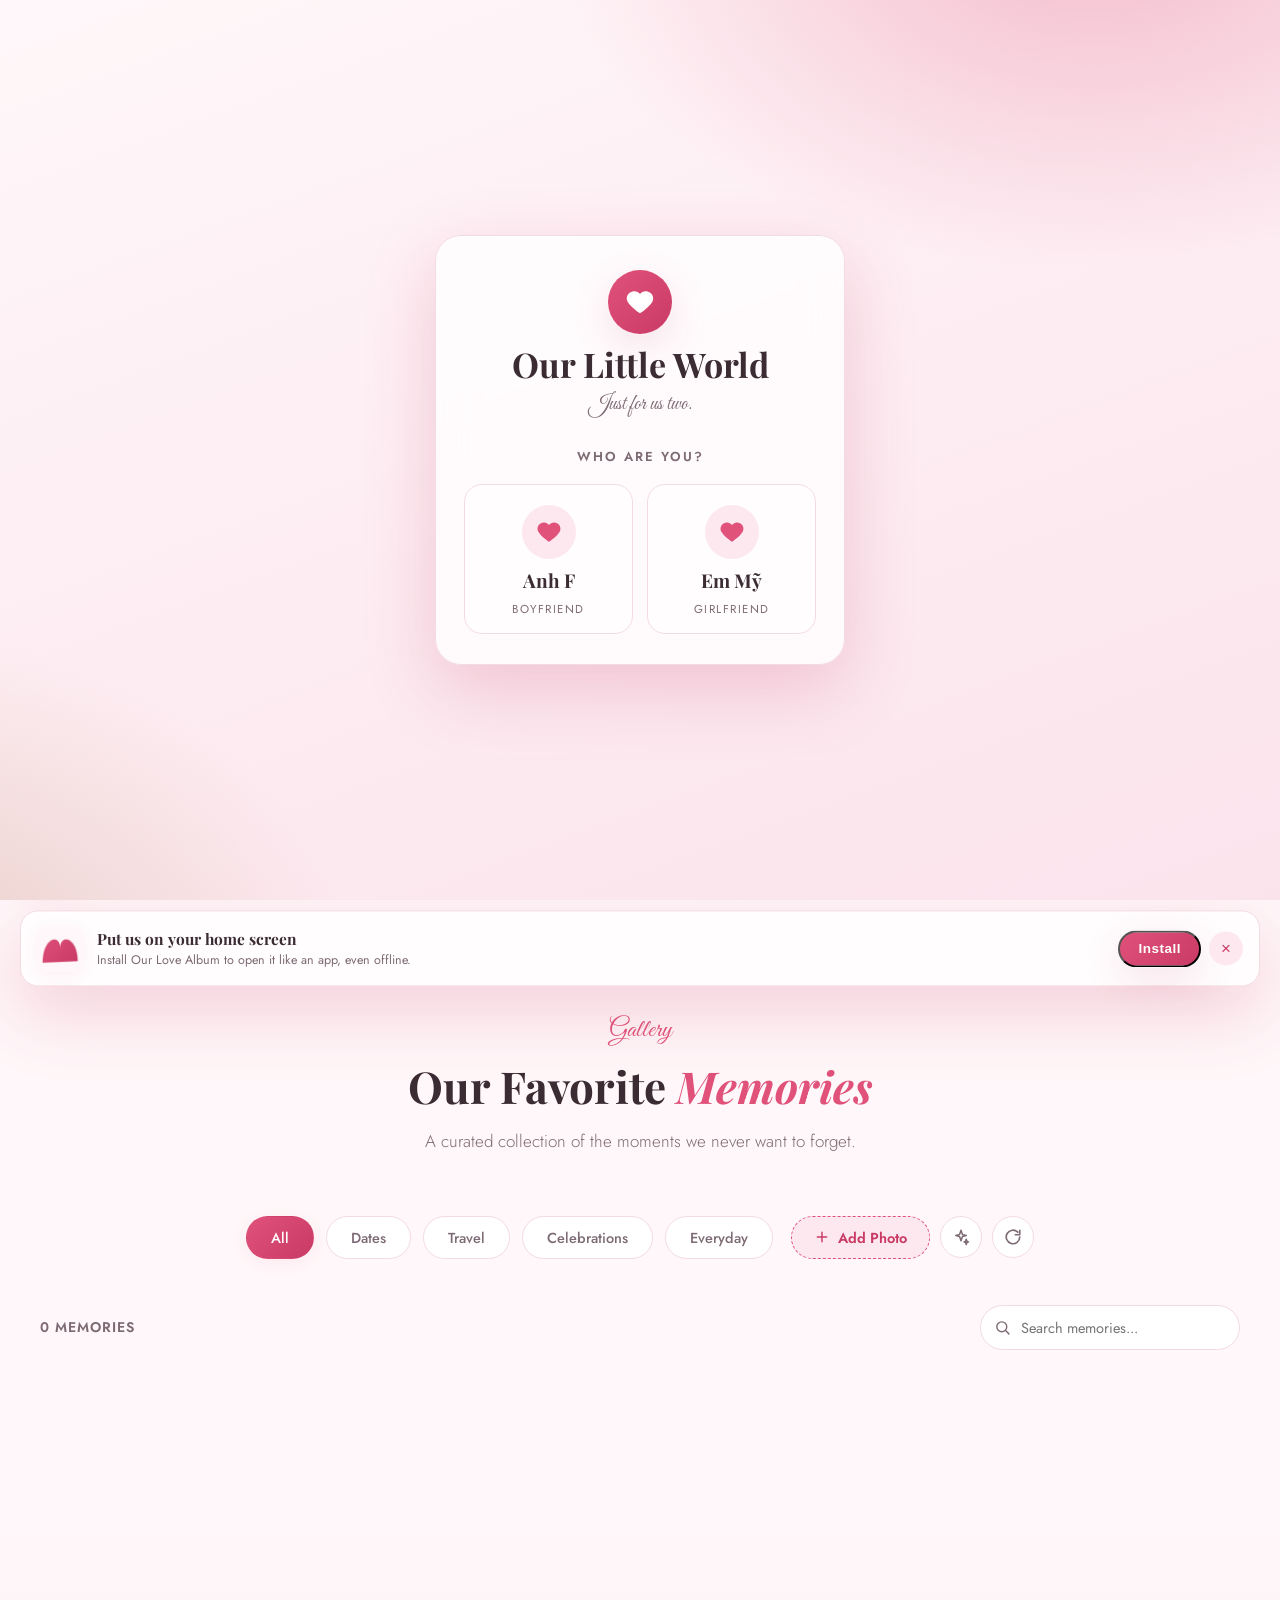
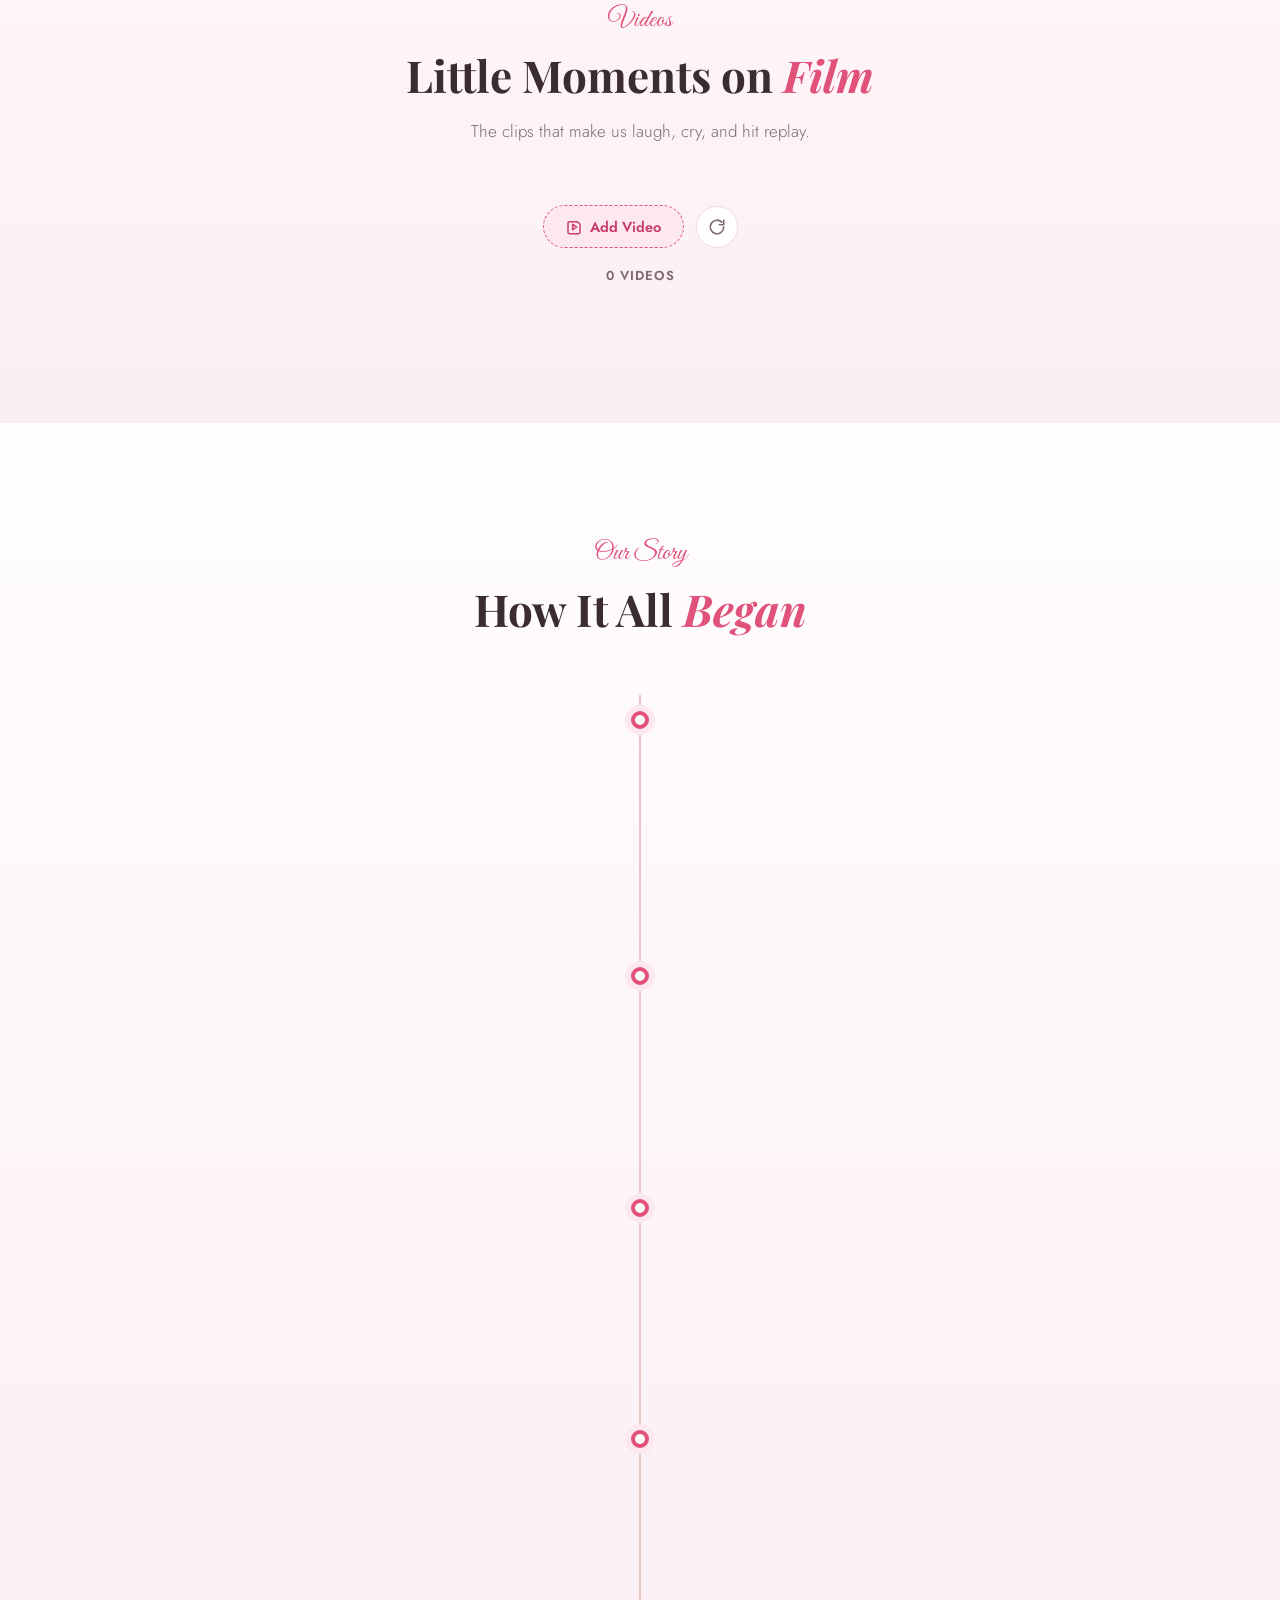
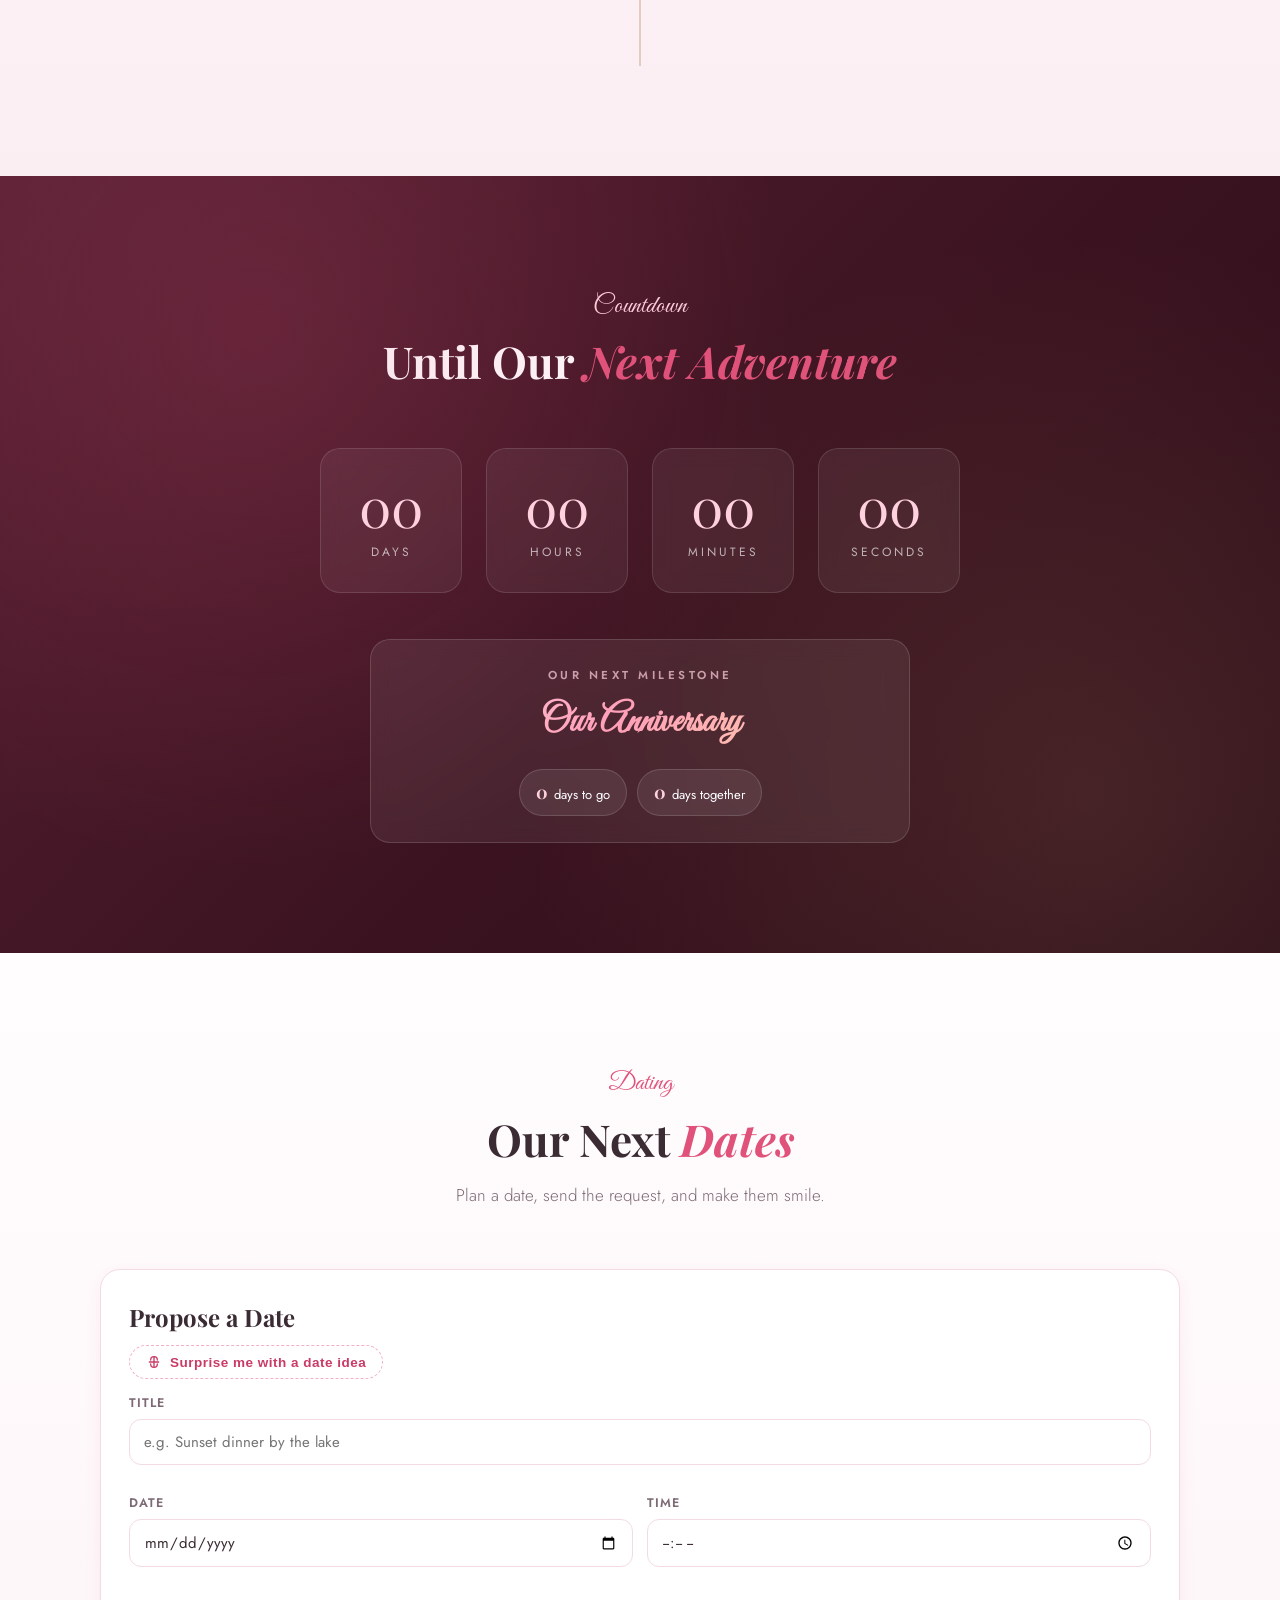
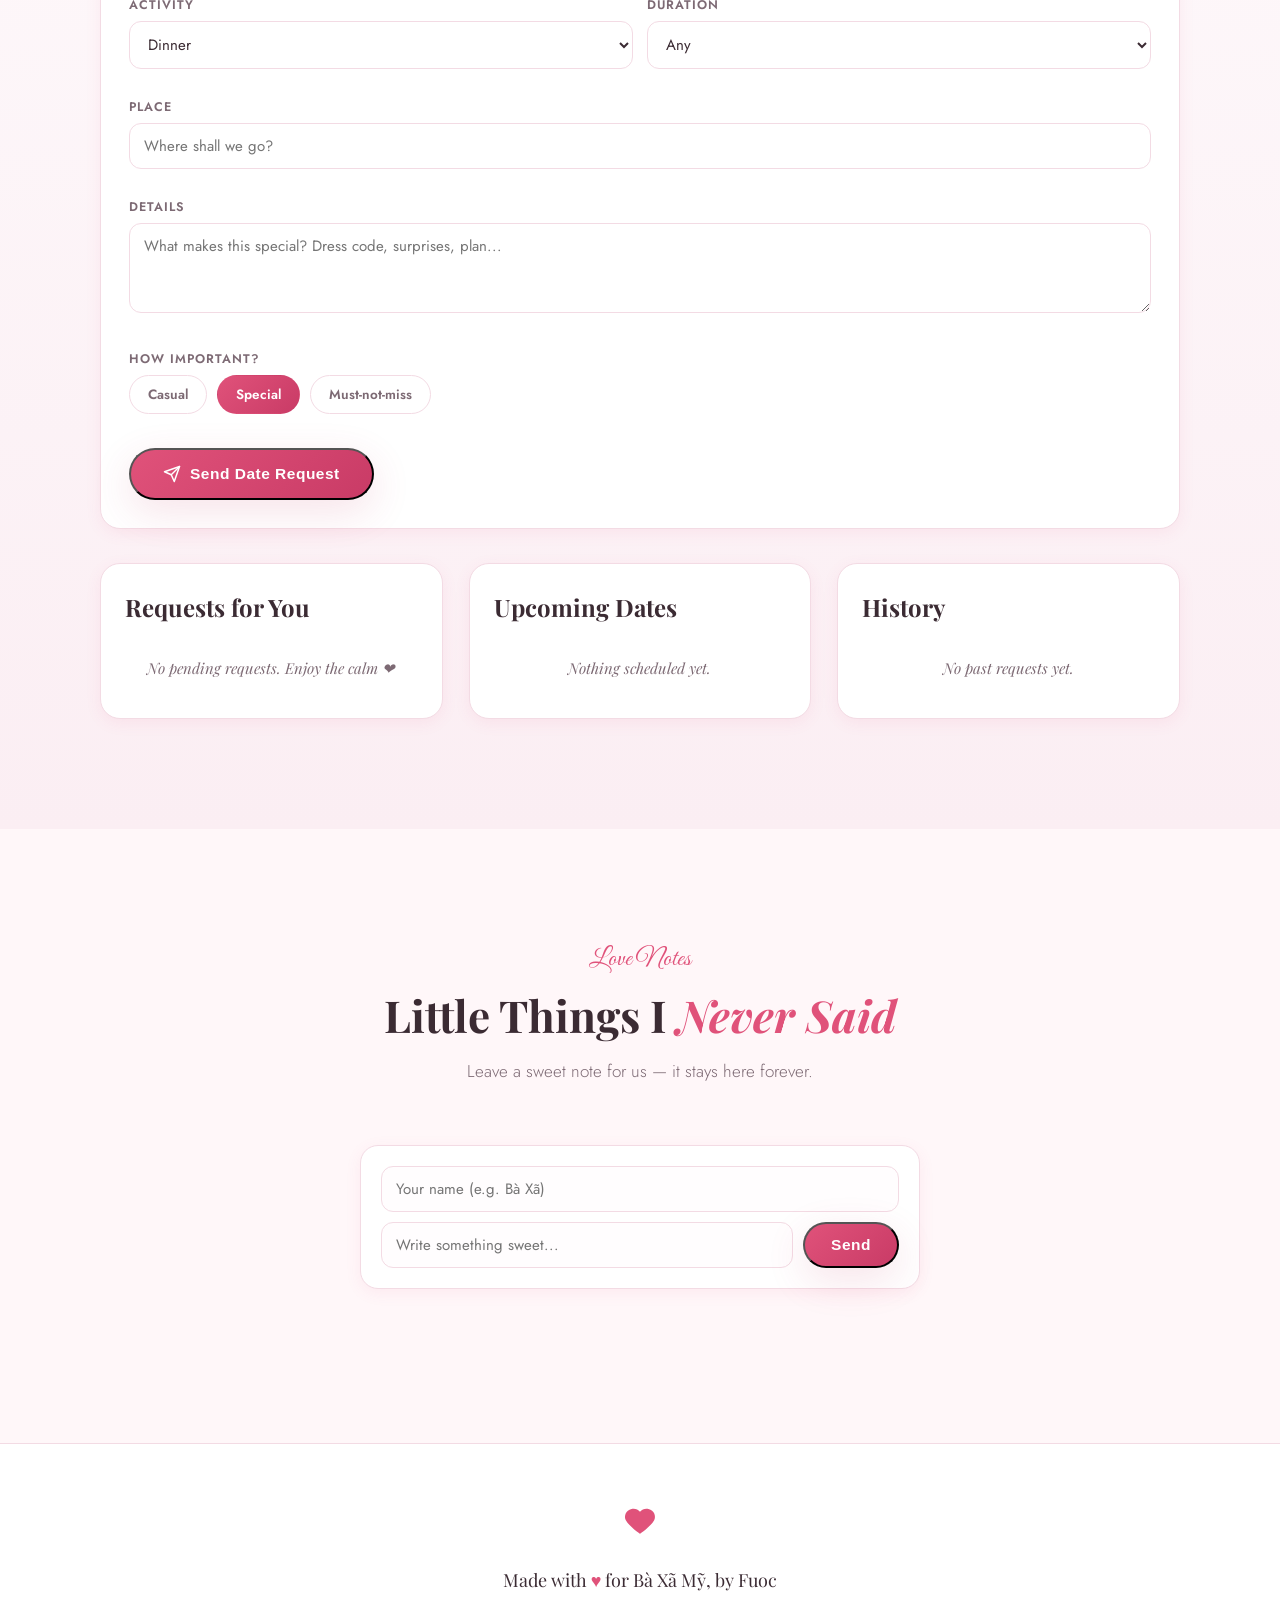
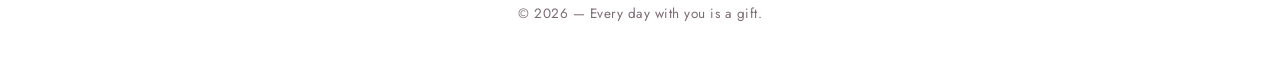
==== index.html @ 0618c5e1 "Improve panels: notif delete+ESC, lightbox fullscreen+filmstrip, surprise date ideas, sticker rotate" ====
﻿<!DOCTYPE html>
<html lang="en">
<head>
  <meta charset="UTF-8" />
  <meta name="viewport" content="width=device-width, initial-scale=1.0, viewport-fit=cover" />
  <meta name="description" content="Our love story — a beautiful collection of our favorite memories together." />
  <meta name="theme-color" content="#e0527a" />
  <meta name="mobile-web-app-capable" content="yes" />
  <meta name="apple-mobile-web-app-capable" content="yes" />
  <meta name="apple-mobile-web-app-status-bar-style" content="black-translucent" />
  <meta name="apple-mobile-web-app-title" content="Our Love" />
  <meta name="format-detection" content="telephone=no" />
  <title>Our Love Album — Forever Together</title>
  <link rel="icon" href="images/favicon.svg" type="image/svg+xml" />
  <link rel="manifest" href="manifest.webmanifest" />
  <link rel="apple-touch-icon" href="images/icon-192.png" />
  <link rel="preconnect" href="https://fonts.googleapis.com" />
  <link rel="preconnect" href="https://fonts.gstatic.com" crossorigin />
  <link href="https://fonts.googleapis.com/css2?family=Great+Vibes&family=Playfair+Display:ital,wght@0,400;0,600;0,700;1,400&family=Jost:wght@300;400;500;600&display=swap" rel="stylesheet" />
  <link rel="stylesheet" href="css/styles.css" />
</head>
<body>

  <!-- Login / site lock -->
  <div class="login-overlay" id="loginOverlay" aria-hidden="false">
    <div class="login-card">
      <div class="login-brand">
        <span class="login-heart">
          <svg viewBox="0 0 24 24" fill="currentColor"><path d="M12 21s-7.5-4.9-10-9.5C.5 8.5 2 4.5 6 3.5c2.4-.6 4.5.3 6 2 1.5-1.7 3.6-2.6 6-2 4 1 5.5 5 4 8C19.5 16.1 12 21 12 21z"/></svg>
        </span>
        <h1 class="login-title">Our Little World</h1>
        <p class="login-sub">Just for us two.</p>
      </div>

      <div class="login-step" id="loginStepPick">
        <p class="login-ask">Who are you?</p>
        <div class="login-personas">
          <button class="persona" type="button" data-persona="boyfriend">
            <span class="persona-avatar">
              <svg viewBox="0 0 24 24" fill="currentColor"><path d="M12 21s-7.5-4.9-10-9.5C.5 8.5 2 4.5 6 3.5c2.4-.6 4.5.3 6 2 1.5-1.7 3.6-2.6 6-2 4 1 5.5 5 4 8C19.5 16.1 12 21 12 21z"/></svg>
            </span>
            <span class="persona-name">Anh F</span>
            <span class="persona-role">Boyfriend</span>
          </button>
          <button class="persona" type="button" data-persona="girlfriend">
            <span class="persona-avatar">
              <svg viewBox="0 0 24 24" fill="currentColor"><path d="M12 21s-7.5-4.9-10-9.5C.5 8.5 2 4.5 6 3.5c2.4-.6 4.5.3 6 2 1.5-1.7 3.6-2.6 6-2 4 1 5.5 5 4 8C19.5 16.1 12 21 12 21z"/></svg>
            </span>
            <span class="persona-name">Em Mỹ</span>
            <span class="persona-role">Girlfriend</span>
          </button>
        </div>
      </div>

      <div class="login-step" id="loginStepCode" hidden>
        <button class="login-back" id="loginBack" type="button" aria-label="Back">&#8249;</button>
        <p class="login-ask" id="loginAsk">Enter your 6-digit code</p>
        <div class="code-dots" id="codeDots"></div>
        <p class="code-error" id="codeError" role="alert"></p>
      </div>

      <div class="login-keypad" id="loginKeypad" hidden>
        <button type="button" data-digit="1">1</button>
        <button type="button" data-digit="2">2</button>
        <button type="button" data-digit="3">3</button>
        <button type="button" data-digit="4">4</button>
        <button type="button" data-digit="5">5</button>
        <button type="button" data-digit="6">6</button>
        <button type="button" data-digit="7">7</button>
        <button type="button" data-digit="8">8</button>
        <button type="button" data-digit="9">9</button>
        <button type="button" class="key-clear" data-action="clear" aria-label="Clear">C</button>
        <button type="button" data-digit="0">0</button>
        <button type="button" class="key-back" data-action="back" aria-label="Backspace">&#9003;</button>
      </div>
    </div>
  </div>

  <!-- Preloader -->
  <div class="preloader" id="preloader">
    <div class="preloader-heart">
      <svg viewBox="0 0 24 24" fill="currentColor"><path d="M12 21s-7.5-4.9-10-9.5C.5 8.5 2 4.5 6 3.5c2.4-.6 4.5.3 6 2 1.5-1.7 3.6-2.6 6-2 4 1 5.5 5 4 8C19.5 16.1 12 21 12 21z"/></svg>
    </div>
    <p class="preloader-text">Loading our memories...</p>
  </div>

  <!-- Navigation -->
  <header class="navbar" id="navbar">
    <nav class="nav-container">
      <a href="#home" class="brand">
        <svg class="brand-heart" viewBox="0 0 24 24" fill="currentColor"><path d="M12 21s-7.5-4.9-10-9.5C.5 8.5 2 4.5 6 3.5c2.4-.6 4.5.3 6 2 1.5-1.7 3.6-2.6 6-2 4 1 5.5 5 4 8C19.5 16.1 12 21 12 21z"/></svg>
        <span class="brand-text">Em Mỹ &amp; Anh F</span>
      </a>
      <ul class="nav-links" id="navLinks">
        <li><a href="#home" class="active">Home</a></li>
        <li><a href="#gallery">Gallery</a></li>
        <li><a href="#videos">Videos</a></li>
        <li><a href="#story">Our Story</a></li>
        <li><a href="#countdown">Countdown</a></li>
        <li><a href="#dates">Dates</a></li>
        <li><a href="#messages">Love Notes</a></li>
      </ul>
      <div class="nav-chrome">
        <span class="nav-identity" id="navIdentity" hidden></span>
        <div class="bell-wrap">
          <button class="icon-btn bell-btn" id="notifBell" type="button" aria-label="Notifications" title="Notifications">
            <svg viewBox="0 0 24 24" fill="none" stroke="currentColor" stroke-width="2" stroke-linecap="round" stroke-linejoin="round"><path d="M6 8a6 6 0 0 1 12 0c0 7 3 9 3 9H3s3-2 3-9"/><path d="M10.3 21a1.94 1.94 0 0 0 3.4 0"/></svg>
            <span class="bell-badge" id="notifBadge" hidden>0</span>
          </button>
          <div class="notif-panel" id="notifPanel" hidden>
            <div class="notif-head">
              <h4>Notifications</h4>
              <button class="link-btn" id="notifClear" type="button">Mark all read</button>
            </div>
            <div class="notif-list" id="notifList"></div>
            <p class="notif-empty" id="notifEmpty">Nothing new yet &#10084;</p>
          </div>
        </div>
        <button class="icon-btn lock-btn" id="logoutBtn" type="button" aria-label="Lock" title="Lock &amp; log out">
          <svg viewBox="0 0 24 24" fill="none" stroke="currentColor" stroke-width="2" stroke-linecap="round" stroke-linejoin="round"><rect x="4" y="11" width="16" height="10" rx="2"/><path d="M8 11V7a4 4 0 0 1 8 0v4"/></svg>
        </button>
        <button class="nav-toggle" id="navToggle" aria-label="Toggle menu">
          <span></span><span></span><span></span>
        </button>
      </div>
    </nav>
  </header>

  <!-- Hero -->
  <section class="hero" id="home">
    <div class="hero-bg" aria-hidden="true">
      <span class="blob blob-1"></span>
      <span class="blob blob-2"></span>
      <span class="blob blob-3"></span>
      <div class="floating-hearts" id="floatingHearts"></div>
    </div>
    <div class="hero-content">
      <p class="hero-eyebrow">— Our Love Story —</p>
      <h1 class="hero-title">Every Picture Holds a Piece of Us</h1>
      <p class="hero-subtitle">
        A little corner of the internet where our sweetest memories live forever.
        From our first hello to every hello after.
      </p>
      <div class="hero-actions">
        <a href="#gallery" class="btn btn-primary">
          <svg viewBox="0 0 24 24" fill="currentColor"><path d="M12 21s-7.5-4.9-10-9.5C.5 8.5 2 4.5 6 3.5c2.4-.6 4.5.3 6 2 1.5-1.7 3.6-2.6 6-2 4 1 5.5 5 4 8C19.5 16.1 12 21 12 21z"/></svg>
          View Our Album
        </a>
        <a href="#story" class="btn btn-ghost">Our Story</a>
      </div>
      <div class="hero-stats">
        <div class="stat days"><strong id="daysTogether">0</strong><span>Days Together</span></div>
        <div class="stat"><strong>1</strong><span>Countries</span></div>
        <div class="stat"><strong>∞</strong><span>Love</span></div>
      </div>
    </div>
    <a href="#gallery" class="scroll-hint" aria-label="Scroll down">
      <span></span>
    </a>
  </section>

  <!-- Gallery -->
  <section class="gallery" id="gallery">
    <div class="section-head">
      <p class="section-eyebrow">Gallery</p>
      <h2 class="section-title">Our Favorite <span class="accent">Memories</span></h2>
      <p class="section-sub">A curated collection of the moments we never want to forget.</p>
    </div>

    <div class="gallery-toolbar">
      <div class="gallery-filters" id="galleryFilters">
        <button class="filter-btn active" data-filter="all">All</button>
        <button class="filter-btn" data-filter="dates">Dates</button>
        <button class="filter-btn" data-filter="travel">Travel</button>
        <button class="filter-btn" data-filter="celebrations">Celebrations</button>
        <button class="filter-btn" data-filter="everyday">Everyday</button>
      </div>
      <div class="gallery-actions">
        <button class="add-photo-btn" id="addPhotoBtn" type="button">
          <svg viewBox="0 0 24 24" fill="none" stroke="currentColor" stroke-width="2.2" stroke-linecap="round">
            <path d="M12 5v14M5 12h14"/>
          </svg>
          Add Photo
        </button>
        <button class="icon-btn" id="surpriseBtn" type="button" title="Surprise me with a memory" aria-label="Surprise me">
          <svg viewBox="0 0 24 24" fill="none" stroke="currentColor" stroke-width="2" stroke-linecap="round" stroke-linejoin="round"><path d="M12 3l1.9 5.7L19 10l-5.1 1.3L12 17l-1.9-5.7L5 10l5.1-1.3z"/><path d="M19 15l.9 2.6L22 18.5l-2.1.9L19 22l-.9-2.6-2.1-.9 2.1-.9z"/></svg>
        </button>
        <button class="icon-btn" id="refreshBtn" type="button" title="Refresh photos" aria-label="Refresh photos">
          <svg viewBox="0 0 24 24" fill="none" stroke="currentColor" stroke-width="2.2" stroke-linecap="round" stroke-linejoin="round"><path d="M21 12a9 9 0 1 1-2.6-6.4"/><path d="M21 3v6h-6"/></svg>
        </button>
      </div>
      <input type="file" id="photoInput" accept="image/*,.heic,.heif" hidden />
    </div>

    <div class="gallery-meta">
      <p class="gallery-count" id="galleryCount">0 memories</p>
      <div class="gallery-search">
        <svg viewBox="0 0 24 24" fill="none" stroke="currentColor" stroke-width="2" stroke-linecap="round"><circle cx="11" cy="11" r="7"/><path d="m21 21-4.3-4.3"/></svg>
        <input type="search" id="gallerySearch" placeholder="Search memories..." aria-label="Search photos" />
        <span class="search-clear" id="searchClear">&times;</span>
      </div>
    </div>

    <div class="gallery-loading" id="galleryLoading">
      <span class="loader-heart">
        <svg viewBox="0 0 24 24" fill="currentColor"><path d="M12 21s-7.5-4.9-10-9.5C.5 8.5 2 4.5 6 3.5c2.4-.6 4.5.3 6 2 1.5-1.7 3.6-2.6 6-2 4 1 5.5 5 4 8C19.5 16.1 12 21 12 21z"/></svg>
      </span>
      <p>Loading our memories...</p>
    </div>

    <div class="gallery-grid" id="galleryGrid"></div>

    <div class="gallery-empty" id="galleryEmpty">
      <span class="empty-heart">
        <svg viewBox="0 0 24 24" fill="currentColor"><path d="M12 21s-7.5-4.9-10-9.5C.5 8.5 2 4.5 6 3.5c2.4-.6 4.5.3 6 2 1.5-1.7 3.6-2.6 6-2 4 1 5.5 5 4 8C19.5 16.1 12 21 12 21z"/></svg>
      </span>
      <h3 class="empty-title" id="galleryEmptyTitle">No memories yet</h3>
      <p class="empty-text" id="galleryEmptyText">Be the first to add a photo to our shared album.</p>
      <button class="btn btn-primary empty-cta" id="emptyAddBtn" type="button">Add Your First Photo</button>
    </div>

    <div class="pagination" id="pagination" aria-label="Gallery pages"></div>
  </section>

  <!-- Videos -->
  <section class="videos" id="videos">
    <div class="section-head">
      <p class="section-eyebrow">Videos</p>
      <h2 class="section-title">Little Moments on <span class="accent">Film</span></h2>
      <p class="section-sub">The clips that make us laugh, cry, and hit replay.</p>
    </div>
    <div class="videos-toolbar">
      <button class="add-photo-btn" id="addVideoBtn" type="button">
        <svg viewBox="0 0 24 24" fill="none" stroke="currentColor" stroke-width="2.2" stroke-linecap="round" stroke-linejoin="round"><path d="m10 8 6 4-6 4V8z"/><path d="M3 6a2 2 0 0 1 2-2h12l4 4v12a2 2 0 0 1-2 2H5a2 2 0 0 1-2-2V6z"/></svg>
        Add Video
      </button>
      <button class="icon-btn" id="videoRefreshBtn" type="button" title="Refresh videos" aria-label="Refresh videos">
        <svg viewBox="0 0 24 24" fill="none" stroke="currentColor" stroke-width="2.2" stroke-linecap="round" stroke-linejoin="round"><path d="M21 12a9 9 0 1 1-2.6-6.4"/><path d="M21 3v6h-6"/></svg>
      </button>
    </div>
    <p class="videos-count" id="videosCount">0 videos</p>
    <div class="videos-loading" id="videosLoading">
      <span class="loader-heart">
        <svg viewBox="0 0 24 24" fill="currentColor"><path d="M12 21s-7.5-4.9-10-9.5C.5 8.5 2 4.5 6 3.5c2.4-.6 4.5.3 6 2 1.5-1.7 3.6-2.6 6-2 4 1 5.5 5 4 8C19.5 16.1 12 21 12 21z"/></svg>
      </span>
      <p>Loading our clips...</p>
    </div>
    <div class="videos-grid" id="videosGrid"></div>
    <div class="videos-empty" id="videosEmpty">
      <span class="empty-heart">
        <svg viewBox="0 0 24 24" fill="currentColor"><path d="M12 21s-7.5-4.9-10-9.5C.5 8.5 2 4.5 6 3.5c2.4-.6 4.5.3 6 2 1.5-1.7 3.6-2.6 6-2 4 1 5.5 5 4 8C19.5 16.1 12 21 12 21z"/></svg>
      </span>
      <h3 class="empty-title">No videos yet</h3>
      <p class="empty-text">Add the first clip to our shared video album.</p>
      <button class="btn btn-primary empty-cta" id="videoEmptyAddBtn" type="button">Add Your First Video</button>
    </div>
    <p class="videos-offline" id="videosOffline" hidden>
      The video gallery isn't connected yet — run the setup SQL to switch it on.
    </p>
  </section>

  <!-- Story / Timeline -->
  <section class="story" id="story">
    <div class="section-head">
      <p class="section-eyebrow">Our Story</p>
      <h2 class="section-title">How It All <span class="accent">Began</span></h2>
    </div>
    <div class="timeline">
      <div class="timeline-item">
        <div class="timeline-dot"></div>
        <div class="timeline-card reveal">
          <p class="timeline-date">April 14, 2024</p>
          <h3>The First Hello</h3>
          <p>A shared playlist and a nervous "hi" that changed everything.</p>
        </div>
      </div>
      <div class="timeline-item">
        <div class="timeline-dot"></div>
        <div class="timeline-card reveal">
          <p class="timeline-date">March 1, 2026</p>
          <h3>The First Date</h3>
          <p>Two coffees, four hours, and zero desire to leave.</p>
        </div>
      </div>
      <div class="timeline-item">
        <div class="timeline-dot"></div>
        <div class="timeline-card reveal">
          <p class="timeline-date">March 15, 2026</p>
          <h3>Officially Us</h3>
          <p>The day we promised each other "always" out loud.</p>
        </div>
      </div>
      <div class="timeline-item">
        <div class="timeline-dot"></div>
        <div class="timeline-card reveal">
          <p class="timeline-date">Today</p>
          <h3>Still Falling</h3>
          <p>Every single day, we fall for each other all over again.</p>
        </div>
      </div>
    </div>
  </section>

  <!-- Countdown -->
  <section class="countdown" id="countdown">
    <div class="countdown-bg" aria-hidden="true"></div>
    <div class="section-head light">
      <p class="section-eyebrow">Countdown</p>
      <h2 class="section-title">Until Our <span class="accent">Next Adventure</span></h2>
    </div>
    <div class="countdown-grid" id="countdownGrid">
      <div class="time-box"><span class="time-value" id="cdDays">00</span><span class="time-label">Days</span></div>
      <div class="time-box"><span class="time-value" id="cdHours">00</span><span class="time-label">Hours</span></div>
      <div class="time-box"><span class="time-value" id="cdMinutes">00</span><span class="time-label">Minutes</span></div>
      <div class="time-box"><span class="time-value" id="cdSeconds">00</span><span class="time-label">Seconds</span></div>
    </div>
    <div class="anniversary">
      <p class="anniversary-eyebrow">Our next milestone</p>
      <h3 class="anniversary-title" id="anniversaryTitle">Our Anniversary</h3>
      <p class="anniversary-date" id="anniversaryDate"></p>
      <div class="anniversary-meta">
        <span class="anniversary-pill"><strong id="annivDays">0</strong> days to go</span>
        <span class="anniversary-pill"><strong id="annivTogether">0</strong> days together</span>
      </div>
    </div>
  </section>

  <!-- Dating -->
  <section class="dates" id="dates">
    <div class="section-head">
      <p class="section-eyebrow">Dating</p>
      <h2 class="section-title">Our Next <span class="accent">Dates</span></h2>
      <p class="section-sub">Plan a date, send the request, and make them smile.</p>
    </div>

    <div class="dates-offline" id="datesOffline" hidden>
      The dating feature isn't connected yet — run supabase-dating-setup.sql to switch it on.
    </div>

    <div class="dates-dashboard" id="datesDashboard">
      <div class="date-propose">
        <h3 class="date-card-title">Propose a Date</h3>
        <button type="button" class="btn btn-ghost surprise-btn" id="surpriseDateBtn">
          <svg viewBox="0 0 24 24" fill="none" stroke="currentColor" stroke-width="2" stroke-linecap="round" stroke-linejoin="round"><path d="M5 12h14M12 5v14M17 9a5 5 0 1 0-10 0"/><path d="M17 15a5 5 0 1 1-10 0"/></svg>
          Surprise me with a date idea
        </button>
        <form id="dateForm" novalidate>
          <div class="field">
            <span>Title</span>
            <input type="text" id="dateTitle" maxlength="60" placeholder="e.g. Sunset dinner by the lake" required />
          </div>
          <div class="field-row">
            <label class="field">
              <span>Date</span>
              <input type="date" id="dateDay" required />
            </label>
            <label class="field">
              <span>Time</span>
              <input type="time" id="dateTime" required />
            </label>
          </div>
          <div class="field-row">
            <label class="field">
              <span>Activity</span>
              <select id="dateActivity">
                <option value="dinner">Dinner</option>
                <option value="movie">Movie</option>
                <option value="coffee">Coffee</option>
                <option value="walk">Walk</option>
                <option value="trip">Trip</option>
                <option value="surprise">Surprise</option>
                <option value="other">Other</option>
              </select>
            </label>
            <label class="field">
              <span>Duration</span>
              <select id="dateDuration">
                <option value="">Any</option>
                <option value="1h">~ 1 hour</option>
                <option value="2h">~ 2 hours</option>
                <option value="half-day">Half day</option>
                <option value="full-day">Full day</option>
              </select>
            </label>
          </div>
          <label class="field">
            <span>Place</span>
            <input type="text" id="datePlace" maxlength="80" placeholder="Where shall we go?" />
          </label>
          <label class="field">
            <span>Details</span>
            <textarea id="dateNote" rows="3" maxlength="200" placeholder="What makes this special? Dress code, surprises, plan..."></textarea>
          </label>
          <div class="field">
            <span>How important?</span>
            <div class="importance-pills" id="dateImportance">
              <button type="button" class="pill" data-importance="casual">Casual</button>
              <button type="button" class="pill active" data-importance="special">Special</button>
              <button type="button" class="pill" data-importance="must">Must-not-miss</button>
            </div>
          </div>
          <button class="btn btn-primary date-submit" id="dateSend" type="submit">
            <svg viewBox="0 0 24 24" fill="none" stroke="currentColor" stroke-width="2" stroke-linecap="round" stroke-linejoin="round"><path d="M22 2 11 13"/><path d="M22 2 15 22l-4-9-9-4z"/></svg>
            Send Date Request
          </button>
          <p class="date-sent-note" id="dateSentNote" hidden>
            <svg viewBox="0 0 24 24" fill="currentColor"><path d="M12 21s-7.5-4.9-10-9.5C.5 8.5 2 4.5 6 3.5c2.4-.6 4.5.3 6 2 1.5-1.7 3.6-2.6 6-2 4 1 5.5 5 4 8C19.5 16.1 12 21 12 21z"/></svg>
            Request sent — they'll get a notification &amp; an email. &#10084;
          </p>
        </form>
      </div>

      <div class="date-columns">
        <div class="date-group">
          <h3 class="date-card-title">Requests for You</h3>
          <p class="date-group-empty" id="pendingEmpty">No pending requests. Enjoy the calm &#10084;</p>
          <div class="date-list" id="pendingList"></div>
        </div>
        <div class="date-group">
          <h3 class="date-card-title">Upcoming Dates</h3>
          <p class="date-group-empty" id="upcomingEmpty">Nothing scheduled yet.</p>
          <div class="date-list" id="upcomingList"></div>
        </div>
        <div class="date-group">
          <h3 class="date-card-title">History</h3>
          <p class="date-group-empty" id="historyEmpty">No past requests yet.</p>
          <div class="date-list" id="historyList"></div>
        </div>
      </div>
    </div>
  </section>

  <!-- Love Notes / Messages -->
  <section class="messages" id="messages">
    <div class="section-head">
      <p class="section-eyebrow">Love Notes</p>
      <h2 class="section-title">Little Things I <span class="accent">Never Said</span></h2>
      <p class="section-sub">Leave a sweet note for us — it stays here forever.</p>
    </div>
    <div class="notes-compose">
      <input type="text" id="noteName" maxlength="30" placeholder="Your name (e.g. Bà Xã)" autocomplete="off" />
      <div class="notes-input-row">
        <input type="text" id="noteText" maxlength="140" placeholder="Write something sweet..." autocomplete="off" />
        <button class="btn btn-primary" id="noteSend" type="button">Send</button>
      </div>
    </div>
    <div class="notes-offline" id="notesOffline" hidden>
      The guestbook isn't connected yet — run the setup SQL to switch it on.
    </div>
    <div class="notes-grid" id="notesGrid"></div>
    <p class="notes-empty" id="notesEmpty">Be the first to leave a note for us. &#10084;</p>
  </section>

  <!-- Footer -->
  <footer class="footer">
    <div class="footer-heart">
      <svg viewBox="0 0 24 24" fill="currentColor"><path d="M12 21s-7.5-4.9-10-9.5C.5 8.5 2 4.5 6 3.5c2.4-.6 4.5.3 6 2 1.5-1.7 3.6-2.6 6-2 4 1 5.5 5 4 8C19.5 16.1 12 21 12 21z"/></svg>
    </div>
    <p class="footer-text">Made with <span class="footer-love">♥</span> for Bà Xã Mỹ, by Fuoc</p>
    <p class="footer-year">© 2026 — Every day with you is a gift.</p>
  </footer>

  <!-- Add Photo Modal -->
  <div class="modal" id="photoModal" aria-hidden="true">
    <div class="modal-box" role="dialog" aria-modal="true" aria-labelledby="photoModalTitle">
      <button class="modal-close" id="photoModalClose" aria-label="Close">&times;</button>
      <h3 id="photoModalTitle">Add a New Memory</h3>
      <div class="editor-stage" id="editorStage">
        <canvas id="editorCanvas" width="400" height="300"></canvas>
        <div class="sticker-layer" id="stickerLayer"></div>
        <div class="frame-layer" id="frameLayer"></div>
        <span class="editor-hint" id="editorHint">Choose a photo to start decorating</span>
      </div>

      <div class="editor-panel" id="editorPanel" hidden>
        <div class="editor-tabs" role="tablist">
          <button class="editor-tab active" type="button" data-panel="frames">Frames</button>
          <button class="editor-tab" type="button" data-panel="stickers">Stickers</button>
          <button class="editor-tab" type="button" data-panel="text">Text</button>
        </div>

        <div class="editor-subpanel show" data-subpanel="frames">
          <div class="frame-options" id="frameOptions">
            <button class="frame-opt active" type="button" data-frame="none">None</button>
            <button class="frame-opt" type="button" data-frame="hearts">Heart corners</button>
            <button class="frame-opt" type="button" data-frame="border">Romantic border</button>
            <button class="frame-opt" type="button" data-frame="gradient">Gradient</button>
            <button class="frame-opt" type="button" data-frame="dots">Polka dots</button>
          </div>
        </div>

        <div class="editor-subpanel" data-subpanel="stickers">
          <div class="sticker-grid" id="stickerGrid">
            <button type="button" data-sticker="❤️">❤️</button>
            <button type="button" data-sticker="💕">💕</button>
            <button type="button" data-sticker="😊">😊</button>
            <button type="button" data-sticker="🌸">🌸</button>
            <button type="button" data-sticker="✨">✨</button>
            <button type="button" data-sticker="🌹">🌹</button>
            <button type="button" data-sticker="💖">💖</button>
            <button type="button" data-sticker="🥰">🥰</button>
            <button type="button" data-sticker="😘">😘</button>
            <button type="button" data-sticker="🎀">🎀</button>
            <button type="button" data-sticker="🌺">🌺</button>
            <button type="button" data-sticker="🐰">🐰</button>
            <button type="button" data-sticker="🌼">🌼</button>
            <button type="button" data-sticker="💍">💍</button>
          </div>
          <div class="sticker-images">
            <p class="sticker-images-label">My stickers</p>
            <div class="sticker-sections" id="stickerSections"></div>
            <div class="sticker-images-grid" id="stickerImagesGrid"></div>
            <p class="sticker-images-empty" id="stickerImagesEmpty">No sticker packs found. Drop a folder of images into the Stickers folder and refresh.</p>
          </div>
          <div class="sticker-controls">
            <label class="range-field">
              <span>Size</span>
              <input type="range" id="stickerSize" min="4" max="45" value="15" />
            </label>
            <label class="range-field">
              <span>Rotate</span>
              <input type="range" id="stickerRotate" min="0" max="360" value="0" />
            </label>
            <button class="icon-btn small" id="removeStickerBtn" type="button" title="Delete selected sticker" aria-label="Delete selected sticker">&times;</button>
          </div>
        </div>

        <div class="editor-subpanel" data-subpanel="text">
          <div class="text-controls">
            <input type="text" id="textInput" maxlength="40" placeholder="Write something sweet..." />
            <select id="textFont" aria-label="Text font">
              <option value="'Great Vibes', cursive">Script</option>
              <option value="'Playfair Display', serif">Serif</option>
              <option value="'Jost', sans-serif">Sans</option>
            </select>
            <select id="textColor" aria-label="Text color">
              <option value="#ffffff">White</option>
              <option value="#e0527a">Pink</option>
              <option value="#f2c14e">Gold</option>
              <option value="#3b2b33">Ink</option>
              <option value="#ff8fab">Blush</option>
              <option value="#b98a5e">Brown</option>
              <option value="#7ac7d9">Sky</option>
              <option value="#9b8cff">Lavender</option>
            </select>
            <button class="btn btn-primary" id="addTextBtn" type="button">Add Text</button>
          </div>
        </div>

        <div class="editor-footer">
          <button class="link-btn" id="clearDecorBtn" type="button">Clear decorations</button>
          <p class="editor-hint-text">Drag to move · double-click to remove · slider to resize</p>
        </div>
      </div>

      <label class="field">
        <span>Title</span>
        <input type="text" id="photoTitle" maxlength="60" placeholder="e.g. Our day at the beach" />
      </label>
      <label class="field">
        <span>Caption</span>
        <textarea id="photoDesc" rows="2" maxlength="140" placeholder="A little note about this moment"></textarea>
      </label>
      <label class="field">
        <span>Category</span>
        <select id="photoCategory">
          <option value="dates">Dates</option>
          <option value="travel">Travel</option>
          <option value="celebrations">Celebrations</option>
          <option value="everyday">Everyday</option>
        </select>
      </label>
      <label class="field">
        <span>Date taken</span>
        <input type="date" id="photoDate" />
      </label>
      <div class="modal-actions">
        <button class="btn btn-ghost" id="photoCancel" type="button">Cancel</button>
        <button class="btn btn-primary" id="photoSave" type="button">Save Photo</button>
      </div>
      <div class="upload-progress" id="uploadProgress" aria-hidden="true">
        <div class="progress-track"><div class="progress-fill" id="uploadProgressFill"></div></div>
        <p class="progress-text" id="uploadProgressText">Uploading your photo...</p>
      </div>
    </div>
  </div>

  <!-- Edit Photo Date Modal -->
  <div class="modal modal-sm" id="dateModal" aria-hidden="true">
    <div class="modal-box" role="dialog" aria-modal="true" aria-labelledby="dateModalTitle">
      <button class="modal-close" id="dateModalClose" aria-label="Close">&times;</button>
      <h3 id="dateModalTitle">Edit Photo Date</h3>
      <label class="field">
        <span>When was this moment?</span>
        <input type="date" id="dateEditInput" />
      </label>
      <p class="field-hint">Leave empty to fall back to the upload date.</p>
      <div class="modal-actions">
        <button class="btn btn-ghost" id="dateCancel" type="button">Cancel</button>
        <button class="btn btn-primary" id="dateSave" type="button">Save Date</button>
      </div>
    </div>
  </div>

  <!-- Add Video Modal -->
  <div class="modal" id="videoModal" aria-hidden="true">
    <div class="modal-box" role="dialog" aria-modal="true" aria-labelledby="videoModalTitle">
      <button class="modal-close" id="videoModalClose" aria-label="Close">&times;</button>
      <h3 id="videoModalTitle">Add a New Video</h3>
      <label class="video-drop" id="videoDrop">
        <input type="file" id="videoInput" accept="video/*,.mp4,.mov,.webm,.m4v" hidden />
        <svg viewBox="0 0 24 24" fill="none" stroke="currentColor" stroke-width="1.8" stroke-linecap="round" stroke-linejoin="round"><path d="M21 15v4a2 2 0 0 1-2 2H5a2 2 0 0 1-2-2v-4M7 10l5 5 5-5M12 15V3"/></svg>
        <span id="videoDropText">Click to choose a video (MP4, WebM, MOV)</span>
        <span class="video-drop-file" id="videoDropFile" hidden></span>
      </label>
      <label class="field">
        <span>Title</span>
        <input type="text" id="videoTitle" maxlength="60" placeholder="e.g. Dancing in the kitchen" />
      </label>
      <label class="field">
        <span>Caption</span>
        <textarea id="videoDesc" rows="2" maxlength="140" placeholder="A little note about this clip"></textarea>
      </label>
      <div class="modal-actions">
        <button class="btn btn-ghost" id="videoCancel" type="button">Cancel</button>
        <button class="btn btn-primary" id="videoSave" type="button">Save Video</button>
      </div>
      <div class="upload-progress" id="videoProgress" aria-hidden="true">
        <div class="progress-track"><div class="progress-fill" id="videoProgressFill"></div></div>
        <p class="progress-text" id="videoProgressText">Uploading your video...</p>
      </div>
    </div>
  </div>

  <!-- Video viewer -->
  <div class="video-viewer" id="videoViewer" aria-hidden="true">
    <button class="lightbox-btn lightbox-close video-viewer-close" id="videoViewerClose" aria-label="Close">&times;</button>
    <div class="video-viewer-stage">
      <video id="videoViewerPlayer" controls playsinline preload="metadata"></video>
      <p class="video-viewer-title" id="videoViewerTitle"></p>
    </div>
  </div>

  <!-- Lightbox -->
  <div class="lightbox" id="lightbox" aria-hidden="true">
    <div class="lightbox-progress" id="lightboxProgress" aria-hidden="true"></div>
    <div class="lightbox-mode" id="lightboxMode" role="group" aria-label="View mode">
      <button type="button" class="mode-btn" id="modePhotoBtn" aria-pressed="false">Photo</button>
      <button type="button" class="mode-btn" id="modeStoryBtn" aria-pressed="false">Story</button>
    </div>
    <button class="lightbox-btn lightbox-close" id="lightboxClose" aria-label="Close">&times;</button>
    <button class="lightbox-btn lightbox-prev" id="lightboxPrev" aria-label="Previous">&#8249;</button>
    <button class="lightbox-btn lightbox-next" id="lightboxNext" aria-label="Next">&#8250;</button>

    <figure class="lightbox-figure">
      <div class="lightbox-img-wrap" id="lightboxImgWrap">
        <img id="lightboxImg" src="" alt="" />
      </div>
    </figure>

    <aside class="lightbox-rail" id="lightboxRail">
      <button class="lightbox-btn rail-btn" id="lightboxLike" aria-label="Like this photo" title="Like">
        <svg viewBox="0 0 24 24" fill="none" stroke="currentColor" stroke-width="2" stroke-linecap="round" stroke-linejoin="round"><path d="M20.8 4.6a5.5 5.5 0 0 0-7.8 0L12 5.6l-1-1a5.5 5.5 0 0 0-7.8 7.8l1 1L12 21.2l7.8-7.8 1-1a5.5 5.5 0 0 0 0-7.8z"/></svg>
        <span class="rail-count" id="lightboxLikes">0</span>
      </button>
      <button class="lightbox-btn rail-btn" id="lightboxShare" aria-label="Share photo" title="Share">
        <svg viewBox="0 0 24 24" fill="none" stroke="currentColor" stroke-width="2" stroke-linecap="round" stroke-linejoin="round"><path d="M4 12v8a2 2 0 0 0 2 2h12a2 2 0 0 0 2-2v-8"/><path d="m16 6-4-4-4 4"/><path d="M12 2v13"/></svg>
      </button>
      <button class="lightbox-btn rail-btn" id="lightboxDownload" aria-label="Download photo" title="Download">
        <svg viewBox="0 0 24 24" fill="none" stroke="currentColor" stroke-width="2" stroke-linecap="round" stroke-linejoin="round"><path d="M12 3v12m0 0 4-4m-4 4-4-4"/><path d="M4 17v2a2 2 0 0 0 2 2h12a2 2 0 0 0 2-2v-2"/></svg>
      </button>
      <button class="lightbox-btn rail-btn" id="lightboxEditDate" aria-label="Edit photo date" title="Edit photo date">
        <svg viewBox="0 0 24 24" fill="none" stroke="currentColor" stroke-width="2" stroke-linecap="round" stroke-linejoin="round"><rect x="3" y="4" width="18" height="18" rx="2"/><path d="M16 2v4M8 2v4M3 10h18"/></svg>
      </button>
      <button class="lightbox-btn rail-btn" id="lightboxFullscreen" aria-label="Toggle fullscreen" title="Fullscreen">
        <svg viewBox="0 0 24 24" fill="none" stroke="currentColor" stroke-width="2" stroke-linecap="round" stroke-linejoin="round"><path d="M8 3H5a2 2 0 0 0-2 2v3"/><path d="M16 3h3a2 2 0 0 1 2 2v3"/><path d="M8 21H5a2 2 0 0 1-2-2v-3"/><path d="M16 21h3a2 2 0 0 0 2-2v-3"/></svg>
      </button>
    </aside>

    <div class="lightbox-caption" id="lightboxCaption">
      <span class="lightbox-category" id="lightboxCategory">
        <svg viewBox="0 0 24 24" fill="currentColor"><path d="M12 3l1.9 5.7L19 10l-5.1 1.3L12 17l-1.9-5.7L5 10l5.1-1.3z"/></svg>
        <span id="lightboxCategoryText"></span>
      </span>
      <h3 class="lightbox-title" id="lightboxTitle"></h3>
      <p class="lightbox-date" id="lightboxDate"></p>
      <p class="lightbox-desc" id="lightboxDesc"></p>
    </div>

    <div class="lightbox-bottom">
      <button class="lightbox-music" id="lightboxMusic" aria-label="Toggle music" title="Music" hidden>
        <span class="eq"><i></i><i></i><i></i><i></i></span>
        <span class="lb-music-label" id="lightboxMusicLabel"></span>
      </button>
      <span class="lightbox-counter" id="lightboxCounter"></span>
      <button class="lightbox-btn lightbox-slideshow" id="lightboxSlideshow" aria-label="Pause" title="Pause">&#10074;&#10074;</button>
    </div>

    <div class="lightbox-filmstrip" id="lightboxFilmstrip" aria-label="All photos" hidden></div>
    <div class="lightbox-burst" id="lightboxBurst" aria-hidden="true"></div>
    <p class="lightbox-hints">&#8592; &#8594; to browse &middot; S / space to play-pause &middot; double-tap to like &middot; ESC to close</p>
  </div>

  <!-- Floating music button -->
  <button class="music-btn" id="musicBtn" type="button" aria-label="Play our song" title="Play our song">
    <svg viewBox="0 0 24 24" fill="none" stroke="currentColor" stroke-width="2" stroke-linecap="round" stroke-linejoin="round"><path d="M9 18V5l12-2v13"/><circle cx="6" cy="18" r="3"/><circle cx="18" cy="16" r="3"/></svg>
  </button>
  <span class="music-now" id="musicNow" hidden></span>

  <!-- Confetti canvas (celebrations) -->
  <canvas id="confettiCanvas" aria-hidden="true"></canvas>

  <!-- Back to top -->
  <button class="back-top" id="backTop" type="button" aria-label="Back to top" title="Back to top">
    <svg viewBox="0 0 24 24" fill="none" stroke="currentColor" stroke-width="2.2" stroke-linecap="round" stroke-linejoin="round"><path d="M12 19V5m0 0-6 6m6-6 6 6"/></svg>
  </button>

  <!-- Offline banner -->
  <div class="online-banner" id="onlineBanner" role="status" aria-live="polite">
    <svg viewBox="0 0 24 24" fill="none" stroke="currentColor" stroke-width="2" stroke-linecap="round" stroke-linejoin="round"><path d="M8.5 16.5a5 5 0 0 1 7 0"/><path d="M5 12.5a9 9 0 0 1 11.5-1"/><path d="M2 8.8a13 13 0 0 1 20 0"/><circle cx="12" cy="20" r="1.2" fill="currentColor"/></svg>
    <span id="onlineBannerText">You're offline — showing saved memories</span>
  </div>

  <!-- Install app prompt -->
  <div class="install-card" id="installCard" aria-hidden="true">
    <div class="install-card-icon"><img src="images/icon-192.png" alt="" /></div>
    <div class="install-card-body">
      <p class="install-card-title">Put us on your home screen</p>
      <p class="install-card-sub">Install Our Love Album to open it like an app, even offline.</p>
    </div>
    <div class="install-card-actions">
      <button class="btn btn-primary" id="installAppBtn" type="button">Install</button>
      <button class="install-dismiss" id="installDismiss" type="button" aria-label="Dismiss">&times;</button>
    </div>
  </div>

  <!-- Mobile bottom navigation -->
  <nav class="bottom-navbar" id="bottomNavbar" aria-label="Quick navigation">
    <button class="b bnav-item active" type="button" data-target="home" aria-label="Home">
      <svg viewBox="0 0 24 24" fill="none" stroke="currentColor" stroke-width="2" stroke-linecap="round" stroke-linejoin="round"><path d="M3 10.5 12 3l9 7.5"/><path d="M5 9.5V21h14V9.5"/></svg>
      <span>Home</span>
    </button>
    <button class="b bnav-item" type="button" data-target="gallery" aria-label="Gallery">
      <svg viewBox="0 0 24 24" fill="none" stroke="currentColor" stroke-width="2" stroke-linecap="round" stroke-linejoin="round"><rect x="3" y="3" width="18" height="18" rx="3"/><circle cx="9" cy="9" r="2"/><path d="m21 15-4.5-4.5L8 19"/></svg>
      <span>Gallery</span>
    </button>
    <button class="b bnav-item" type="button" data-target="videos" aria-label="Videos">
      <svg viewBox="0 0 24 24" fill="none" stroke="currentColor" stroke-width="2" stroke-linecap="round" stroke-linejoin="round"><path d="m10 8 6 4-6 4V8z"/><path d="M3 6a2 2 0 0 1 2-2h12l4 4v12a2 2 0 0 1-2 2H5a2 2 0 0 1-2-2V6z"/></svg>
      <span>Videos</span>
    </button>
    <button class="b bnav-item" type="button" data-target="dates" aria-label="Dates">
      <svg viewBox="0 0 24 24" fill="none" stroke="currentColor" stroke-width="2" stroke-linecap="round" stroke-linejoin="round"><circle cx="12" cy="12" r="9"/><path d="M12 7v5l3 2"/></svg>
      <span>Dates</span>
    </button>
    <span class="bnav-spacer"><button class="bnav-music" id="bnavMusic" type="button" aria-label="Play our song" title="Play our song"><svg viewBox="0 0 24 24" fill="none" stroke="currentColor" stroke-width="2" stroke-linecap="round" stroke-linejoin="round"><path d="M9 18V5l12-2v13"/><circle cx="6" cy="18" r="3"/><circle cx="18" cy="16" r="3"/></svg></button></span>
    <button class="b bnav-item" type="button" data-target="story" aria-label="Our Story">
      <svg viewBox="0 0 24 24" fill="none" stroke="currentColor" stroke-width="2" stroke-linecap="round" stroke-linejoin="round"><path d="M12 21s-7.5-4.9-10-9.5C.5 8.5 2 4.5 6 3.5c2.4-.6 4.5.3 6 2 1.5-1.7 3.6-2.6 6-2 4 1 5.5 5 4 8C19.5 16.1 12 21 12 21z"/></svg>
      <span>Story</span>
    </button>
    <button class="b bnav-item" type="button" data-target="countdown" aria-label="Countdown">
      <svg viewBox="0 0 24 24" fill="none" stroke="currentColor" stroke-width="2" stroke-linecap="round" stroke-linejoin="round"><circle cx="12" cy="13" r="8"/><path d="M12 9v4l2.5 2.5"/><path d="M9 2h6"/></svg>
      <span>Count</span>
    </button>
    <button class="b bnav-item" type="button" data-target="messages" aria-label="Love Notes">
      <svg viewBox="0 0 24 24" fill="none" stroke="currentColor" stroke-width="2" stroke-linecap="round" stroke-linejoin="round"><path d="M21 11.5a8.4 8.4 0 0 1-8.5 8.3c-1.2 0-2.4-.2-3.5-.6L3 21l1.8-4.4a8.4 8.4 0 1 1 16.2-5.1z"/></svg>
      <span>Love</span>
    </button>
  </nav>

  <!-- Toast -->
  <div class="toast" id="toast"></div>

  <script src="https://cdn.jsdelivr.net/npm/@supabase/supabase-js@2"></script>
  <script src="https://cdn.jsdelivr.net/npm/@emailjs/browser@4/dist/email.min.js"></script>
  <script src="https://cdn.jsdelivr.net/npm/heic2any@0.0.4/dist/heic2any.min.js"></script>
  <script src="js/config.js"></script>
  <script src="js/main.js"></script>
</body>
</html>
---- css/styles.css ----
:root {
  --bg: #fff7f9;
  --bg-soft: #fffdfe;
  --surface: #ffffff;
  --primary: #e0527a;
  --primary-dark: #c93b66;
  --primary-soft: #fde8ef;
  --accent: #b98a5e;
  --accent-soft: #f6eee4;
  --ink: #3b2b33;
  --ink-soft: #7d6a74;
  --line: #f3dbe4;
  --shadow-sm: 0 4px 16px rgba(224, 82, 122, 0.08);
  --shadow-md: 0 12px 40px rgba(201, 59, 102, 0.14);
  --shadow-lg: 0 24px 70px rgba(201, 59, 102, 0.22);
  --radius: 20px;
  --font-serif: "Playfair Display", Georgia, serif;
  --font-script: "Great Vibes", cursive;
  --font-sans: "Jost", "Segoe UI", system-ui, sans-serif;
  --ease: cubic-bezier(0.22, 1, 0.36, 1);
}

* {
  margin: 0;
  padding: 0;
  box-sizing: border-box;
}

html {
  scroll-behavior: smooth;
}

body {
  font-family: var(--font-sans);
  background: var(--bg);
  color: var(--ink);
  line-height: 1.6;
  overflow-x: hidden;
}

img {
  max-width: 100%;
  display: block;
}

a {
  text-decoration: none;
  color: inherit;
}

::selection {
  background: var(--primary);
  color: #fff;
}

::-webkit-scrollbar {
  width: 10px;
}
::-webkit-scrollbar-track {
  background: var(--bg-soft);
}
::-webkit-scrollbar-thumb {
  background: linear-gradient(var(--primary), var(--primary-dark));
  border-radius: 8px;
}

/* ---------- Preloader ---------- */
.preloader {
  position: fixed;
  inset: 0;
  z-index: 1000;
  background: var(--bg);
  display: flex;
  flex-direction: column;
  align-items: center;
  justify-content: center;
  gap: 18px;
  transition: opacity 0.7s var(--ease), visibility 0.7s;
}
.preloader.hidden {
  opacity: 0;
  visibility: hidden;
}
.preloader-heart {
  color: var(--primary);
  font-size: 56px;
  animation: heartbeat 1.2s var(--ease) infinite;
}
.preloader-text {
  font-family: var(--font-script);
  font-size: 26px;
  color: var(--primary-dark);
  letter-spacing: 1px;
}
@keyframes heartbeat {
  0%, 100% { transform: scale(1); }
  25% { transform: scale(1.15); }
  40% { transform: scale(0.95); }
  60% { transform: scale(1.1); }
}

/* ---------- Navbar ---------- */
.navbar {
  position: fixed;
  top: 0;
  left: 0;
  right: 0;
  z-index: 900;
  padding: 18px 0;
  transition: padding 0.4s var(--ease), background 0.4s, box-shadow 0.4s;
}
.navbar.scrolled {
  padding: 10px 0;
  background: rgba(255, 247, 249, 0.85);
  backdrop-filter: blur(16px);
  -webkit-backdrop-filter: blur(16px);
  box-shadow: 0 8px 30px rgba(201, 59, 102, 0.08);
}
.nav-container {
  max-width: 1200px;
  margin: 0 auto;
  padding: 0 24px;
  display: flex;
  align-items: center;
  justify-content: space-between;
}
.brand {
  display: flex;
  align-items: center;
  gap: 10px;
  font-family: var(--font-serif);
  font-size: 22px;
  font-weight: 700;
  color: var(--primary-dark);
}
.brand-heart {
  width: 26px;
  height: 26px;
  color: var(--primary);
  animation: heartbeat 2.4s var(--ease) infinite;
}
.nav-links {
  display: flex;
  gap: 34px;
  list-style: none;
}
.nav-links a {
  position: relative;
  font-size: 15px;
  font-weight: 500;
  color: var(--ink-soft);
  letter-spacing: 0.4px;
  transition: color 0.3s;
}
.nav-links a::after {
  content: "";
  position: absolute;
  left: 0;
  bottom: -6px;
  width: 0;
  height: 2px;
  border-radius: 2px;
  background: var(--primary);
  transition: width 0.35s var(--ease);
}
.nav-links a:hover,
.nav-links a.active {
  color: var(--primary-dark);
}
.nav-links a:hover::after,
.nav-links a.active::after {
  width: 100%;
}
.nav-toggle {
  display: none;
  flex-direction: column;
  gap: 5px;
  background: none;
  border: 0;
  cursor: pointer;
  padding: 6px;
}
.nav-toggle span {
  width: 26px;
  height: 2px;
  border-radius: 2px;
  background: var(--primary-dark);
  transition: transform 0.35s var(--ease), opacity 0.3s;
}
.nav-toggle.open span:nth-child(1) { transform: translateY(7px) rotate(45deg); }
.nav-toggle.open span:nth-child(2) { opacity: 0; }
.nav-toggle.open span:nth-child(3) { transform: translateY(-7px) rotate(-45deg); }

/* ---------- Hero ---------- */
.hero {
  position: relative;
  min-height: 100vh;
  display: flex;
  align-items: center;
  justify-content: center;
  overflow: hidden;
  padding: 140px 24px 60px;
  background:
    radial-gradient(1000px 600px at 85% -10%, rgba(224, 82, 122, 0.14), transparent 60%),
    radial-gradient(800px 500px at -10% 110%, rgba(185, 138, 94, 0.16), transparent 60%),
    var(--bg);
}
.hero-bg {
  position: absolute;
  inset: 0;
  pointer-events: none;
}
.blob {
  position: absolute;
  border-radius: 50%;
  filter: blur(70px);
  opacity: 0.55;
}
.blob-1 {
  width: 420px;
  height: 420px;
  background: rgba(224, 82, 122, 0.28);
  top: -120px;
  right: -80px;
  animation: float 14s ease-in-out infinite;
}
.blob-2 {
  width: 360px;
  height: 360px;
  background: rgba(185, 138, 94, 0.3);
  bottom: -120px;
  left: -60px;
  animation: float 18s ease-in-out infinite reverse;
}
.blob-3 {
  width: 240px;
  height: 240px;
  background: rgba(244, 180, 198, 0.4);
  top: 40%;
  left: 55%;
  animation: float 16s ease-in-out infinite;
}
@keyframes float {
  0%, 100% { transform: translateY(0) translateX(0); }
  50% { transform: translateY(-34px) translateX(20px); }
}
.floating-hearts {
  position: absolute;
  inset: 0;
}
.float-heart {
  position: absolute;
  bottom: -40px;
  color: var(--primary);
  opacity: 0;
  animation: rise linear forwards;
}
@keyframes rise {
  0% { transform: translateY(0) rotate(0); opacity: 0; }
  10% { opacity: 0.7; }
  90% { opacity: 0.5; }
  100% { transform: translateY(-110vh) rotate(360deg); opacity: 0; }
}

.hero-content {
  position: relative;
  z-index: 2;
  text-align: center;
  max-width: 760px;
}
.hero-eyebrow {
  font-family: var(--font-script);
  font-size: 30px;
  color: var(--primary);
  margin-bottom: 14px;
  animation: fadeUp 0.9s var(--ease) both;
}
.hero-title {
  font-family: var(--font-serif);
  font-size: clamp(38px, 6vw, 64px);
  line-height: 1.12;
  font-weight: 700;
  color: var(--ink);
  margin-bottom: 22px;
  animation: fadeUp 0.9s 0.12s var(--ease) both;
}
.hero-subtitle {
  font-size: 18px;
  color: var(--ink-soft);
  max-width: 560px;
  margin: 0 auto 34px;
  font-weight: 300;
  animation: fadeUp 0.9s 0.24s var(--ease) both;
}
.hero-actions {
  display: flex;
  gap: 16px;
  justify-content: center;
  flex-wrap: wrap;
  animation: fadeUp 0.9s 0.36s var(--ease) both;
}
.btn {
  display: inline-flex;
  align-items: center;
  gap: 9px;
  padding: 15px 32px;
  border-radius: 999px;
  font-size: 15.5px;
  font-weight: 600;
  letter-spacing: 0.5px;
  transition: transform 0.3s var(--ease), box-shadow 0.3s var(--ease), background 0.3s;
  cursor: pointer;
}
.btn svg {
  width: 18px;
  height: 18px;
}
.btn-primary {
  background: linear-gradient(135deg, var(--primary), var(--primary-dark));
  color: #fff;
  box-shadow: var(--shadow-md);
}
.btn-primary:hover {
  transform: translateY(-3px);
  box-shadow: var(--shadow-lg);
}
.btn-ghost {
  border: 1.5px solid rgba(224, 82, 122, 0.45);
  color: var(--primary-dark);
  background: rgba(255, 255, 255, 0.4);
}
.btn-ghost:hover {
  background: var(--primary-soft);
  border-color: var(--primary);
  transform: translateY(-3px);
}
@keyframes fadeUp {
  from { opacity: 0; transform: translateY(34px); }
  to { opacity: 1; transform: translateY(0); }
}

.hero-stats {
  display: flex;
  justify-content: center;
  gap: 48px;
  margin-top: 52px;
  animation: fadeUp 0.9s 0.48s var(--ease) both;
}
.stat {
  display: flex;
  flex-direction: column;
  align-items: center;
}
.stat strong {
  font-family: var(--font-serif);
  font-size: 34px;
  color: var(--primary-dark);
  line-height: 1.1;
}
.stat span {
  font-size: 13px;
  letter-spacing: 2.5px;
  text-transform: uppercase;
  color: var(--ink-soft);
}
.scroll-hint {
  position: absolute;
  bottom: 34px;
  left: 50%;
  transform: translateX(-50%);
  width: 26px;
  height: 44px;
  border: 2px solid rgba(224, 82, 122, 0.4);
  border-radius: 16px;
  z-index: 2;
  animation: fadeUp 1s 0.8s var(--ease) both;
}
.scroll-hint span {
  position: absolute;
  top: 8px;
  left: 50%;
  width: 4px;
  height: 10px;
  margin-left: -2px;
  border-radius: 4px;
  background: var(--primary);
  animation: scrollDot 1.8s var(--ease) infinite;
}
@keyframes scrollDot {
  0% { transform: translateY(0); opacity: 1; }
  70% { transform: translateY(16px); opacity: 0; }
  100% { opacity: 0; }
}

/* ---------- Sections ---------- */
section {
  padding: 110px 24px;
}
.section-head {
  text-align: center;
  max-width: 640px;
  margin: 0 auto 60px;
}
.section-eyebrow {
  font-family: var(--font-script);
  font-size: 26px;
  color: var(--primary);
  margin-bottom: 8px;
}
.section-title {
  font-family: var(--font-serif);
  font-size: clamp(30px, 4.5vw, 44px);
  font-weight: 700;
  line-height: 1.2;
  color: var(--ink);
}
.section-title .accent {
  color: var(--primary);
  font-style: italic;
}
.section-sub {
  margin-top: 16px;
  color: var(--ink-soft);
  font-size: 17px;
  font-weight: 300;
}
.section-head.light .section-title { color: #fff; }
.section-head.light .section-eyebrow { color: #ffd1de; }
.section-head.light .section-sub { color: rgba(255, 255, 255, 0.7); }

/* ---------- Gallery ---------- */
.gallery-toolbar {
  display: flex;
  align-items: center;
  justify-content: center;
  gap: 18px;
  flex-wrap: wrap;
  margin-bottom: 46px;
}
.gallery-filters {
  display: flex;
  justify-content: center;
  gap: 12px;
  flex-wrap: wrap;
  margin-bottom: 0;
}
.add-photo-btn {
  display: inline-flex;
  align-items: center;
  gap: 8px;
  padding: 10px 22px;
  border-radius: 999px;
  border: 1.5px dashed var(--primary);
  background: var(--primary-soft);
  color: var(--primary-dark);
  font-family: var(--font-sans);
  font-size: 14.5px;
  font-weight: 600;
  cursor: pointer;
  transition: all 0.3s var(--ease);
}
.add-photo-btn svg {
  width: 16px;
  height: 16px;
}
.add-photo-btn:hover {
  background: var(--primary);
  border-style: solid;
  border-color: var(--primary);
  color: #fff;
  transform: translateY(-2px);
  box-shadow: var(--shadow-sm);
}
.gallery-actions {
  display: inline-flex;
  align-items: center;
  gap: 10px;
}
.icon-btn {
  width: 42px;
  height: 42px;
  border-radius: 50%;
  border: 1.5px solid var(--line);
  background: var(--surface);
  color: var(--ink-soft);
  cursor: pointer;
  display: flex;
  align-items: center;
  justify-content: center;
  transition: all 0.3s var(--ease);
}
.icon-btn svg {
  width: 18px;
  height: 18px;
}
.icon-btn:hover {
  border-color: var(--primary);
  color: var(--primary-dark);
  transform: rotate(180deg);
}
.icon-btn.spinning svg {
  animation: spin 0.8s linear infinite;
}
@keyframes spin {
  to { transform: rotate(360deg); }
}

/* ---------- Gallery meta bar ---------- */
.gallery-meta {
  max-width: 1200px;
  margin: 0 auto 30px;
  display: flex;
  align-items: center;
  justify-content: space-between;
  gap: 18px;
  flex-wrap: wrap;
}
.gallery-count {
  font-size: 14px;
  font-weight: 600;
  letter-spacing: 1px;
  text-transform: uppercase;
  color: var(--ink-soft);
}
.gallery-count strong {
  color: var(--primary-dark);
  font-family: var(--font-serif);
  font-size: 18px;
}
.gallery-search {
  position: relative;
  display: flex;
  align-items: center;
}
.gallery-search svg {
  position: absolute;
  left: 14px;
  width: 17px;
  height: 17px;
  color: var(--ink-soft);
  pointer-events: none;
}
.gallery-search input {
  width: 260px;
  padding: 11px 38px 11px 40px;
  border-radius: 999px;
  border: 1.5px solid var(--line);
  background: var(--surface);
  color: var(--ink);
  font-family: var(--font-sans);
  font-size: 14.5px;
  outline: none;
  transition: border-color 0.3s, box-shadow 0.3s, width 0.4s var(--ease);
}
.gallery-search input:focus {
  border-color: var(--primary);
  box-shadow: 0 0 0 4px var(--primary-soft);
  width: 300px;
}
.search-clear {
  position: absolute;
  right: 12px;
  font-size: 20px;
  line-height: 1;
  color: var(--ink-soft);
  cursor: pointer;
  padding: 2px 4px;
  display: none;
}
.search-clear.show {
  display: block;
}
.search-clear:hover {
  color: var(--primary-dark);
}

/* ---------- Gallery loading / empty states ---------- */
.gallery-loading {
  text-align: center;
  padding: 60px 0;
  display: none;
  flex-direction: column;
  align-items: center;
  gap: 14px;
  color: var(--ink-soft);
  font-size: 15px;
}
.gallery-loading.show {
  display: flex;
}
.loader-heart {
  color: var(--primary);
  font-size: 40px;
  animation: heartbeat 1.2s var(--ease) infinite;
}
.loader-heart svg {
  width: 44px;
  height: 44px;
}
.gallery-empty {
  text-align: center;
  padding: 50px 0 30px;
  display: none;
  flex-direction: column;
  align-items: center;
}
.gallery-empty.show {
  display: flex;
}
.empty-heart {
  width: 84px;
  height: 84px;
  border-radius: 50%;
  background: var(--primary-soft);
  display: flex;
  align-items: center;
  justify-content: center;
  color: var(--primary);
  margin-bottom: 18px;
  animation: heartbeat 2.6s var(--ease) infinite;
}
.empty-heart svg {
  width: 40px;
  height: 40px;
}
.empty-title {
  font-family: var(--font-serif);
  font-size: 24px;
  color: var(--ink);
  margin-bottom: 8px;
}
.empty-text {
  color: var(--ink-soft);
  font-size: 15.5px;
  max-width: 380px;
  margin-bottom: 22px;
}
.empty-cta {
  box-shadow: var(--shadow-sm);
}
.filter-btn {
  padding: 10px 24px;
  border-radius: 999px;
  border: 1.5px solid var(--line);
  background: var(--surface);
  color: var(--ink-soft);
  font-family: var(--font-sans);
  font-size: 14.5px;
  font-weight: 500;
  cursor: pointer;
  transition: all 0.3s var(--ease);
}
.filter-btn:hover {
  border-color: var(--primary);
  color: var(--primary-dark);
  transform: translateY(-2px);
}
.filter-btn.active {
  background: linear-gradient(135deg, var(--primary), var(--primary-dark));
  color: #fff;
  border-color: transparent;
  box-shadow: var(--shadow-sm);
}

.gallery-grid {
  max-width: 1200px;
  margin: 0 auto;
  display: grid;
  grid-template-columns: repeat(auto-fill, minmax(320px, 1fr));
  gap: 26px;
}
.card {
  position: relative;
  border-radius: var(--radius);
  overflow: hidden;
  cursor: pointer;
  box-shadow: var(--shadow-sm);
  background: var(--surface);
  transform-style: preserve-3d;
  will-change: transform;
  transition: opacity 0.45s var(--ease), transform 0.45s var(--ease), box-shadow 0.4s;
}
.card.hide {
  display: none;
}
.card img {
  width: 100%;
  height: 340px;
  object-fit: cover;
  transition: transform 0.8s var(--ease), filter 0.5s;
}
.card:hover img {
  transform: scale(1.08);
}
.card::after {
  content: "";
  position: absolute;
  inset: 0;
  background: linear-gradient(to top, rgba(59, 12, 30, 0.78) 0%, rgba(59, 12, 30, 0.15) 55%, transparent 80%);
  opacity: 0;
  transition: opacity 0.45s;
}
.card:hover::after {
  opacity: 1;
}
.card-overlay {
  position: absolute;
  inset: auto 0 0 0;
  z-index: 2;
  padding: 26px;
  color: #fff;
  transform: translateY(22px);
  opacity: 0;
  transition: transform 0.5s var(--ease), opacity 0.5s;
}
.card:hover .card-overlay {
  transform: translateY(0);
  opacity: 1;
}
.card-date {
  font-size: 12px;
  letter-spacing: 2px;
  text-transform: uppercase;
  color: #ffd1de;
  margin-bottom: 6px;
}
.card-title {
  font-family: var(--font-serif);
  font-size: 22px;
  margin-bottom: 4px;
}
.card-desc {
  font-size: 14px;
  opacity: 0.85;
}

/* ---------- Story / Timeline ---------- */
.story {
  background: linear-gradient(var(--bg-soft), #fbeef3);
}
.timeline {
  position: relative;
  max-width: 680px;
  margin: 0 auto;
  padding: 10px 0;
}
.timeline::before {
  content: "";
  position: absolute;
  left: 50%;
  top: 0;
  bottom: 0;
  width: 2px;
  transform: translateX(-50%);
  background: linear-gradient(var(--primary), var(--accent));
  opacity: 0.35;
}
.timeline-item {
  position: relative;
  width: 50%;
  padding: 0 44px 60px;
}
.timeline-item:nth-child(odd) { left: 0; text-align: right; }
.timeline-item:nth-child(even) { left: 50%; }
.timeline-dot {
  position: absolute;
  top: 6px;
  width: 18px;
  height: 18px;
  border-radius: 50%;
  background: var(--surface);
  border: 4px solid var(--primary);
  box-shadow: 0 0 0 6px var(--primary-soft);
}
.timeline-item:nth-child(odd) .timeline-dot { right: -9px; }
.timeline-item:nth-child(even) .timeline-dot { left: -9px; }
.timeline-card {
  background: var(--surface);
  padding: 26px 28px;
  border-radius: var(--radius);
  box-shadow: var(--shadow-sm);
  border: 1px solid var(--line);
  transition: transform 0.4s var(--ease), box-shadow 0.4s;
}
.timeline-card:hover {
  transform: translateY(-6px);
  box-shadow: var(--shadow-md);
}
.timeline-date {
  font-size: 12.5px;
  font-weight: 600;
  letter-spacing: 1.5px;
  text-transform: uppercase;
  color: var(--primary);
  margin-bottom: 6px;
}
.timeline-card h3 {
  font-family: var(--font-serif);
  font-size: 21px;
  color: var(--ink);
  margin-bottom: 6px;
}
.timeline-card p {
  font-size: 15px;
  color: var(--ink-soft);
}

/* ---------- Countdown ---------- */
.countdown {
  position: relative;
  background: linear-gradient(135deg, #582033, #3b1320 55%, #2a0d18);
  overflow: hidden;
  padding: 110px 24px;
}
.countdown-bg {
  position: absolute;
  inset: 0;
  background-image:
    radial-gradient(circle at 20% 20%, rgba(224, 82, 122, 0.18), transparent 45%),
    radial-gradient(circle at 85% 80%, rgba(185, 138, 94, 0.16), transparent 45%);
  pointer-events: none;
}
.countdown-grid {
  position: relative;
  display: grid;
  grid-template-columns: repeat(4, 1fr);
  gap: 24px;
  max-width: 640px;
  margin: 0 auto;
}
.time-box {
  background: rgba(255, 255, 255, 0.06);
  border: 1px solid rgba(255, 255, 255, 0.12);
  backdrop-filter: blur(10px);
  -webkit-backdrop-filter: blur(10px);
  border-radius: var(--radius);
  padding: 30px 12px;
  text-align: center;
  transition: transform 0.35s var(--ease), border-color 0.35s;
}
.time-box:hover {
  transform: translateY(-6px);
  border-color: rgba(255, 209, 222, 0.5);
}
.time-value {
  display: block;
  font-family: var(--font-serif);
  font-size: clamp(38px, 5vw, 54px);
  color: #ffd1de;
  line-height: 1;
}
.time-label {
  display: block;
  margin-top: 10px;
  font-size: 12px;
  letter-spacing: 3px;
  text-transform: uppercase;
  color: rgba(255, 255, 255, 0.65);
}

/* ---------- Love Notes ---------- */
.notes-grid {
  max-width: 1080px;
  margin: 0 auto;
  display: grid;
  grid-template-columns: repeat(auto-fit, minmax(280px, 1fr));
  gap: 26px;
}
.note-card {
  position: relative;
  background: var(--surface);
  border: 1px solid var(--line);
  border-radius: var(--radius);
  padding: 40px 30px 30px;
  box-shadow: var(--shadow-sm);
  transition: transform 0.4s var(--ease), box-shadow 0.4s;
}
.note-card:hover {
  transform: translateY(-8px);
  box-shadow: var(--shadow-md);
}
.note-quote {
  position: absolute;
  top: 6px;
  left: 22px;
  font-family: var(--font-serif);
  font-size: 64px;
  color: var(--primary-soft);
  line-height: 1;
}
.note-card p {
  font-family: var(--font-serif);
  font-size: 18.5px;
  font-style: italic;
  color: var(--ink);
  line-height: 1.55;
}
.note-card cite {
  display: block;
  margin-top: 18px;
  font-style: normal;
  font-family: var(--font-script);
  font-size: 22px;
  color: var(--primary);
}

/* ---------- Footer ---------- */
.footer {
  text-align: center;
  padding: 60px 24px;
  background: #fff;
  border-top: 1px solid var(--line);
}
.footer-heart {
  color: var(--primary);
  font-size: 30px;
  margin-bottom: 14px;
  animation: heartbeat 2.4s var(--ease) infinite;
}
.footer-heart svg {
  width: 34px;
  height: 34px;
  margin: 0 auto;
}
.footer-text {
  font-family: var(--font-serif);
  font-size: 18px;
  color: var(--ink);
}
.footer-love {
  color: var(--primary);
  animation: heartbeat 1.6s var(--ease) infinite;
  display: inline-block;
}
.footer-year {
  margin-top: 8px;
  font-size: 13.5px;
  color: var(--ink-soft);
  letter-spacing: 0.5px;
}

/* ---------- Lightbox ---------- */
.lightbox {
  position: fixed;
  inset: 0;
  z-index: 1100;
  background:
    radial-gradient(700px 500px at 50% 38%, rgba(224, 82, 122, 0.18), transparent 65%),
    radial-gradient(900px 600px at 12% 88%, rgba(185, 138, 94, 0.12), transparent 60%),
    rgba(10, 3, 7, 0.96);
  backdrop-filter: blur(14px);
  -webkit-backdrop-filter: blur(14px);
  display: flex;
  align-items: center;
  justify-content: center;
  opacity: 0;
  visibility: hidden;
  transition: opacity 0.45s var(--ease), visibility 0.45s;
}
.lightbox.open {
  opacity: 1;
  visibility: visible;
}
.lightbox-figure {
  display: flex;
  flex-direction: column;
  align-items: center;
  margin: 0;
  transform: translateY(12px) scale(0.96);
  transition: transform 0.45s var(--ease);
}
.lightbox.open .lightbox-figure {
  transform: translateY(0) scale(1);
}
.lightbox-img-wrap {
  position: relative;
  width: min(84vw, 880px);
  height: min(72vh, 720px);
  border-radius: 20px;
  overflow: hidden;
  background: #000;
  box-shadow: 0 34px 90px rgba(0, 0, 0, 0.65), 0 0 0 1px rgba(255, 255, 255, 0.12);
}
.lightbox-img-wrap::after {
  content: "";
  position: absolute;
  inset: auto 0 0 0;
  height: 46%;
  background: linear-gradient(to top, rgba(0, 0, 0, 0.55), transparent);
  pointer-events: none;
  z-index: 2;
}
.lightbox-img-wrap img {
  width: 100%;
  height: 100%;
  object-fit: cover;
  display: block;
  transition: opacity 0.25s ease, transform 0.25s ease;
}
.lightbox-img-wrap img.swapping {
  opacity: 0;
  transform: scale(1.04);
}
@keyframes kb-zoom {
  from { transform: scale(1); }
  to { transform: scale(1.12); }
}
@keyframes kb-pan-left {
  from { transform: scale(1.12) translateX(2.5%); }
  to { transform: scale(1.12) translateX(-2.5%); }
}
@keyframes kb-pan-right {
  from { transform: scale(1.12) translateX(-2.5%); }
  to { transform: scale(1.12) translateX(2.5%); }
}
@keyframes kb-zoom-out {
  from { transform: scale(1.14); }
  to { transform: scale(1.02); }
}
.lightbox-img-wrap img.kb-zoom { animation: kb-zoom 18s var(--ease) forwards; }
.lightbox-img-wrap img.kb-pan-left { animation: kb-pan-left 20s var(--ease) forwards; transform-origin: center; }
.lightbox-img-wrap img.kb-pan-right { animation: kb-pan-right 20s var(--ease) forwards; transform-origin: center; }
.lightbox-img-wrap img.kb-zoom-out { animation: kb-zoom-out 16s var(--ease) forwards; }

/* story progress bars */
.lightbox-progress {
  position: absolute;
  top: 0;
  left: 0;
  right: 0;
  display: flex;
  gap: 6px;
  padding: 14px 18px 0;
  z-index: 8;
}
.lbp-seg {
  position: relative;
  flex: 1;
  height: 4px;
  border: none;
  padding: 0;
  border-radius: 2px;
  background: rgba(255, 255, 255, 0.22);
  cursor: pointer;
  overflow: hidden;
}
.lbp-seg:hover {
  background: rgba(255, 255, 255, 0.34);
}
.lbp-fill {
  display: block;
  height: 100%;
  width: 0;
  border-radius: 2px;
  background: linear-gradient(90deg, #ffb3c8, #ff5f8f);
}
.lbp-seg.done .lbp-fill {
  width: 100%;
}
.lbp-seg.active .lbp-fill {
  animation: lbp-fill var(--story-duration, 6000ms) linear forwards;
}
.lightbox.paused .lbp-seg.active .lbp-fill {
  animation-play-state: paused;
}
@keyframes lbp-fill {
  from { width: 0; }
  to { width: 100%; }
}

/* photo / story mode toggle */
.lightbox-mode {
  position: absolute;
  top: 26px;
  left: 28px;
  z-index: 9;
  display: flex;
  gap: 4px;
  padding: 4px;
  background: rgba(0, 0, 0, 0.35);
  border: 1px solid rgba(255, 255, 255, 0.18);
  border-radius: 999px;
  backdrop-filter: blur(10px);
  -webkit-backdrop-filter: blur(10px);
}
.mode-btn {
  border: none;
  background: transparent;
  color: rgba(255, 255, 255, 0.78);
  font-family: var(--font-sans);
  font-size: 13px;
  font-weight: 600;
  letter-spacing: 0.4px;
  padding: 7px 16px;
  border-radius: 999px;
  cursor: pointer;
  transition: background 0.3s, color 0.3s;
}
.mode-btn:hover {
  color: #fff;
}
.mode-btn[aria-pressed="true"] {
  background: linear-gradient(135deg, var(--primary), var(--primary-dark));
  color: #fff;
  box-shadow: 0 6px 18px rgba(224, 82, 122, 0.45);
}

/* photo mode: clean full-picture view */
.lightbox:not(.story-mode) .lightbox-progress {
  display: none;
}
.lightbox:not(.story-mode) .lightbox-img-wrap img {
  object-fit: contain;
  animation: none !important;
  transform: none !important;
}
.lightbox:not(.story-mode) .lightbox-img-wrap::after {
  display: none;
}
.lightbox:not(.story-mode) .lightbox-slideshow {
  display: none;
}


/* caption overlay */
.lightbox-caption {
  position: absolute;
  left: 50%;
  bottom: 96px;
  transform: translateX(-50%);
  width: min(76vw, 720px);
  text-align: center;
  z-index: 5;
  pointer-events: none;
}
.lightbox-caption.anim > * {
  animation: lb-caption 0.7s var(--ease) both;
}
.lightbox-caption.anim > *:nth-child(2) { animation-delay: 0.08s; }
.lightbox-caption.anim > *:nth-child(3) { animation-delay: 0.16s; }
.lightbox-caption.anim > *:nth-child(4) { animation-delay: 0.24s; }
@keyframes lb-caption {
  from { opacity: 0; transform: translateY(22px); }
  to { opacity: 1; transform: translateY(0); }
}
.lightbox-category {
  display: inline-flex;
  align-items: center;
  gap: 7px;
  padding: 6px 16px;
  border-radius: 999px;
  background: rgba(224, 82, 122, 0.16);
  border: 1px solid rgba(255, 209, 222, 0.35);
  color: #ffd1de;
  font-size: 12px;
  font-weight: 600;
  letter-spacing: 2.5px;
  text-transform: uppercase;
}
.lightbox-category svg {
  width: 13px;
  height: 13px;
  color: #ffb3c8;
}
.lightbox-title {
  font-family: var(--font-script);
  font-size: clamp(30px, 4.5vw, 46px);
  line-height: 1.15;
  font-weight: 400;
  margin: 10px 0 0;
  background: linear-gradient(135deg, #ffd1de, #ff9eb8 45%, #ffd9a8);
  -webkit-background-clip: text;
  background-clip: text;
  color: transparent;
  filter: drop-shadow(0 6px 24px rgba(224, 82, 122, 0.4));
  max-width: 720px;
  text-shadow: 0 2px 30px rgba(0, 0, 0, 0.5);
}
.lightbox-date {
  margin-top: 10px;
  font-size: 11.5px;
  letter-spacing: 3.5px;
  text-transform: uppercase;
  color: rgba(255, 255, 255, 0.7);
  font-weight: 500;
  text-shadow: 0 1px 8px rgba(0, 0, 0, 0.6);
}
.lightbox-desc {
  margin: 12px auto 0;
  max-width: 560px;
  font-family: var(--font-serif);
  font-style: italic;
  font-size: 17px;
  line-height: 1.6;
  color: rgba(255, 255, 255, 0.88);
  text-shadow: 0 1px 10px rgba(0, 0, 0, 0.6);
}
.lightbox-desc:empty {
  display: none;
}

/* bottom bar */
.lightbox-bottom {
  position: absolute;
  left: 50%;
  bottom: 26px;
  transform: translateX(-50%);
  display: flex;
  align-items: center;
  gap: 16px;
  z-index: 6;
}
.lightbox-music {
  display: inline-flex;
  align-items: center;
  gap: 10px;
  background: rgba(255, 255, 255, 0.08);
  border: 1px solid rgba(255, 255, 255, 0.16);
  color: #fff;
  padding: 9px 16px;
  border-radius: 999px;
  cursor: pointer;
  backdrop-filter: blur(8px);
  -webkit-backdrop-filter: blur(8px);
  font-family: var(--font-sans);
  font-size: 13px;
  transition: background 0.3s;
}
.lightbox-music:hover {
  background: rgba(255, 255, 255, 0.16);
}
.eq {
  display: inline-flex;
  align-items: flex-end;
  gap: 2px;
  height: 14px;
}
.eq i {
  width: 3px;
  border-radius: 2px;
  background: linear-gradient(180deg, #ffd1de, #ff5f8f);
  animation: eq-bounce 1s ease-in-out infinite;
}
.eq i:nth-child(1) { height: 6px; }
.eq i:nth-child(2) { height: 13px; animation-delay: 0.15s; }
.eq i:nth-child(3) { height: 9px; animation-delay: 0.3s; }
.eq i:nth-child(4) { height: 12px; animation-delay: 0.45s; }
@keyframes eq-bounce {
  0%, 100% { transform: scaleY(0.5); }
  50% { transform: scaleY(1.15); }
}
.lightbox-music.playing .eq i {
  animation-play-state: running;
}
.lightbox-music .eq i {
  animation-play-state: paused;
}
.lb-music-label {
  max-width: 180px;
  overflow: hidden;
  text-overflow: ellipsis;
  white-space: nowrap;
}
.lightbox-counter {
  color: rgba(255, 255, 255, 0.8);
  font-size: 13px;
  letter-spacing: 1px;
  font-weight: 600;
  background: rgba(255, 255, 255, 0.08);
  border: 1px solid rgba(255, 255, 255, 0.14);
  padding: 9px 18px;
  border-radius: 999px;
  backdrop-filter: blur(8px);
  -webkit-backdrop-filter: blur(8px);
  white-space: nowrap;
}

/* buttons */
.lightbox-btn {
  background: rgba(255, 255, 255, 0.07);
  border: 1px solid rgba(255, 255, 255, 0.16);
  color: #fff;
  border-radius: 50%;
  cursor: pointer;
  display: flex;
  align-items: center;
  justify-content: center;
  transition: background 0.3s, transform 0.3s, box-shadow 0.3s;
  backdrop-filter: blur(8px);
  -webkit-backdrop-filter: blur(8px);
}
.lightbox-btn:hover {
  background: linear-gradient(135deg, var(--primary), var(--primary-dark));
  border-color: transparent;
  transform: scale(1.1);
  box-shadow: 0 10px 30px rgba(224, 82, 122, 0.45);
}
.lightbox-close {
  position: absolute;
  top: 26px;
  right: 26px;
  width: 46px;
  height: 46px;
  font-size: 26px;
  line-height: 1;
  z-index: 9;
}
.lightbox-prev,
.lightbox-next {
  position: absolute;
  top: 50%;
  transform: translateY(-50%);
  width: 54px;
  height: 54px;
  font-size: 32px;
  z-index: 7;
}
.lightbox-prev { left: 28px; }
.lightbox-next { right: 28px; }
.lightbox-prev:hover { transform: translateY(-50%) translateX(-4px) scale(1.1); }
.lightbox-next:hover { transform: translateY(-50%) translateX(4px) scale(1.1); }

/* right action rail (TikTok style) */
.lightbox-rail {
  position: absolute;
  right: 26px;
  bottom: 96px;
  display: flex;
  flex-direction: column;
  align-items: center;
  gap: 20px;
  z-index: 6;
}
.rail-btn {
  position: static;
  width: 52px;
  height: 52px;
  flex-direction: column;
  gap: 4px;
}
.rail-btn svg {
  width: 22px;
  height: 22px;
}
.rail-count {
  font-size: 11px;
  font-weight: 600;
  letter-spacing: 0.5px;
  color: #fff;
  min-height: 14px;
}
.lightbox-like {
  color: #fff;
}
#lightboxLike.liked svg {
  fill: #ff3b6b;
  stroke: #ff3b6b;
  animation: like-pop 0.45s var(--ease);
}
@keyframes like-pop {
  0% { transform: scale(0.6); }
  55% { transform: scale(1.35); }
  100% { transform: scale(1); }
}

/* floating hearts burst */
.lightbox-burst {
  position: absolute;
  inset: 0;
  pointer-events: none;
  z-index: 6;
  overflow: hidden;
}
.burst-heart {
  position: absolute;
  bottom: 42%;
  color: #ff4d79;
  opacity: 0;
  animation: heart-float 1.5s ease-out forwards;
  filter: drop-shadow(0 4px 14px rgba(255, 61, 107, 0.55));
}
@keyframes heart-float {
  0% { opacity: 0; transform: translateY(0) scale(0.4); }
  15% { opacity: 1; }
  100% { opacity: 0; transform: translateY(-260px) scale(1.25) rotate(14deg); }
}

.lightbox-slideshow {
  position: static;
  width: 44px;
  height: 44px;
  font-size: 15px;
}
.lightbox-fullscreen-btn.active { color: #ffd1de; }
.lightbox-filmstrip {
  position: absolute;
  left: 50%;
  bottom: 84px;
  transform: translateX(-50%);
  display: flex;
  gap: 8px;
  max-width: min(92vw, 640px);
  padding: 10px;
  border-radius: 16px;
  background: rgba(20, 6, 12, 0.55);
  backdrop-filter: blur(10px);
  -webkit-backdrop-filter: blur(10px);
  border: 1px solid rgba(255, 255, 255, 0.14);
  overflow-x: auto;
  z-index: 6;
  scrollbar-width: thin;
}
.lightbox-filmstrip[hidden] { display: none; }
.filmstrip-item {
  position: relative;
  flex-shrink: 0;
  width: 62px;
  height: 62px;
  padding: 0;
  border: 2px solid transparent;
  border-radius: 10px;
  overflow: hidden;
  cursor: pointer;
  background: transparent;
  transition: border-color 0.25s, transform 0.25s;
}
.filmstrip-item img {
  width: 100%;
  height: 100%;
  object-fit: cover;
  display: block;
  border-radius: 8px;
}
.filmstrip-item:hover { transform: translateY(-2px); }
.filmstrip-item.active { border-color: #ff7aa6; }
.lightbox-hints {
  position: absolute;
  bottom: 20px;
  right: 28px;
  font-size: 12px;
  letter-spacing: 1px;
  color: rgba(255, 255, 255, 0.35);
}

/* ---------- Toast ---------- */
.toast {
  position: fixed;
  bottom: 30px;
  left: 50%;
  transform: translateX(-50%) translateY(80px);
  background: var(--ink);
  color: #fff;
  padding: 13px 26px;
  border-radius: 999px;
  font-size: 14.5px;
  font-weight: 500;
  z-index: 1200;
  opacity: 0;
  transition: transform 0.5s var(--ease), opacity 0.5s;
  box-shadow: var(--shadow-md);
}
.toast.show {
  transform: translateX(-50%) translateY(0);
  opacity: 1;
}

/* ---------- Reveal on scroll ---------- */
.reveal {
  opacity: 0;
  transform: translateY(44px);
  transition: opacity 0.9s var(--ease), transform 0.9s var(--ease);
}
.reveal.visible {
  opacity: 1;
  transform: translateY(0);
}

/* ---------- Responsive ---------- */
@media (max-width: 900px) {
  .nav-links {
    position: fixed;
    top: 0;
    right: 0;
    bottom: 0;
    width: min(76vw, 320px);
    background: var(--bg-soft);
    flex-direction: column;
    justify-content: center;
    align-items: center;
    gap: 34px;
    box-shadow: -20px 0 60px rgba(201, 59, 102, 0.14);
    transform: translateX(100%);
    transition: transform 0.5s var(--ease);
    border-left: 1px solid var(--line);
  }
  .nav-links.open {
    transform: translateX(0);
  }
  .nav-links a {
    font-size: 19px;
  }
  .nav-toggle {
    display: flex;
  }
  .timeline-item,
  .timeline-item:nth-child(odd),
  .timeline-item:nth-child(even) {
    width: 100%;
    left: 0;
    text-align: left;
    padding-left: 56px;
    padding-right: 0;
  }
  .timeline::before {
    left: 16px;
    transform: none;
  }
  .timeline-item:nth-child(odd) .timeline-dot,
  .timeline-item:nth-child(even) .timeline-dot {
    left: 7px;
    right: auto;
  }
  .countdown-grid {
    grid-template-columns: repeat(2, 1fr);
  }
  .hero-stats {
    gap: 28px;
    flex-wrap: wrap;
  }
  .lightbox-hints {
    display: none;
  }
  .lightbox-prev,
  .lightbox-next {
    width: 46px;
    height: 46px;
    font-size: 26px;
  }
  .lightbox-prev { left: 14px; }
  .lightbox-next { right: 14px; }
  .lightbox-rail {
    right: 14px;
    bottom: 110px;
    gap: 14px;
  }
  .rail-btn {
    width: 46px;
    height: 46px;
  }
  .lightbox-img-wrap {
    width: min(80vw, 720px);
    height: min(64vh, 620px);
  }
  .lightbox-caption {
    bottom: 92px;
    width: min(70vw, 560px);
  }
  .lightbox-title {
    font-size: clamp(26px, 5vw, 36px);
  }
  .lightbox-music .lb-music-label {
    display: none;
  }
  .lightbox-bottom {
    gap: 12px;
  }
  .lightbox-filmstrip {
    bottom: 84px;
    max-width: 94vw;
  }
  .filmstrip-item {
    width: 50px;
    height: 50px;
  }
  .lightbox-counter {
    padding: 8px 14px;
    font-size: 12px;
  }
}

@media (max-width: 560px) {
  section {
    padding: 80px 18px;
  }
  .gallery-grid {
    grid-template-columns: 1fr;
  }
  .card img {
    height: 300px;
  }
  .hero-title {
    font-size: 36px;
  }
  .hero-actions .btn {
    width: 100%;
    justify-content: center;
  }
}

/* ---------- Pagination ---------- */
.pagination {
  display: none;
  justify-content: center;
  align-items: center;
  gap: 8px;
  margin-top: 44px;
  flex-wrap: wrap;
}
.pagination.show {
  display: flex;
}
.page-btn {
  min-width: 42px;
  height: 42px;
  padding: 0 8px;
  border-radius: 12px;
  border: 1.5px solid var(--line);
  background: var(--surface);
  color: var(--ink-soft);
  font-family: var(--font-sans);
  font-size: 15px;
  font-weight: 600;
  cursor: pointer;
  transition: all 0.3s var(--ease);
}
.page-btn:hover:not(:disabled):not(.active) {
  border-color: var(--primary);
  color: var(--primary-dark);
  transform: translateY(-2px);
}
.page-btn.active {
  background: linear-gradient(135deg, var(--primary), var(--primary-dark));
  border-color: transparent;
  color: #fff;
  box-shadow: var(--shadow-sm);
}
.page-btn:disabled {
  opacity: 0.35;
  cursor: not-allowed;
}
.pagination-info {
  font-size: 13px;
  color: var(--ink-soft);
  margin-right: 10px;
  letter-spacing: 0.4px;
}

/* ---------- Saved photo delete button ---------- */
.card-delete {
  position: absolute;
  top: 14px;
  right: 14px;
  z-index: 3;
  width: 38px;
  height: 38px;
  border-radius: 50%;
  border: 1px solid rgba(255, 255, 255, 0.4);
  background: rgba(30, 8, 18, 0.55);
  backdrop-filter: blur(6px);
  color: #fff;
  cursor: pointer;
  display: flex;
  align-items: center;
  justify-content: center;
  opacity: 0;
  transform: translateY(-8px);
  transition: opacity 0.35s var(--ease), transform 0.35s var(--ease), background 0.3s;
}
.card-delete svg {
  width: 17px;
  height: 17px;
}
.card:hover .card-delete {
  opacity: 1;
  transform: translateY(0);
}
.card-delete:hover {
  background: var(--primary);
}

/* ---------- Add Photo Modal ---------- */
.modal {
  position: fixed;
  inset: 0;
  z-index: 1150;
  background: rgba(30, 8, 18, 0.6);
  backdrop-filter: blur(8px);
  -webkit-backdrop-filter: blur(8px);
  display: flex;
  align-items: center;
  justify-content: center;
  padding: 20px;
  opacity: 0;
  visibility: hidden;
  transition: opacity 0.4s var(--ease), visibility 0.4s;
}
.modal.open {
  opacity: 1;
  visibility: visible;
}
.modal-box {
  position: relative;
  width: min(94vw, 520px);
  max-height: 90vh;
  overflow-y: auto;
  background: var(--bg-soft);
  border: 1px solid var(--line);
  border-radius: 22px;
  padding: 34px 30px 28px;
  box-shadow: var(--shadow-lg);
  transform: translateY(28px) scale(0.96);
  transition: transform 0.4s var(--ease);
}
.modal.open .modal-box {
  transform: translateY(0) scale(1);
}
.modal-close {
  position: absolute;
  top: 16px;
  right: 16px;
  width: 36px;
  height: 36px;
  border: none;
  border-radius: 50%;
  background: var(--primary-soft);
  color: var(--primary-dark);
  font-size: 22px;
  line-height: 1;
  cursor: pointer;
  transition: background 0.3s, transform 0.3s;
}
.modal-close:hover {
  background: var(--primary);
  color: #fff;
  transform: rotate(90deg);
}
.modal-sm .modal-box {
  width: min(94vw, 400px);
}
.field-hint {
  font-size: 12.5px;
  color: var(--ink-soft);
  margin: -6px 0 16px;
}
.modal-box h3 {
  font-family: var(--font-serif);
  font-size: 26px;
  color: var(--ink);
  margin-bottom: 20px;
}
/* ---------- Photo editor ---------- */
.editor-stage {
  position: relative;
  height: 340px;
  border-radius: 14px;
  overflow: hidden;
  background:
    radial-gradient(circle at 25% 30%, rgba(224, 82, 122, 0.09), transparent 55%),
    repeating-conic-gradient(#fbeef3 0% 25%, #fff7f9 0% 50%) 50% / 20px 20px;
  border: 1px dashed var(--line);
  margin-bottom: 16px;
}
#editorCanvas {
  position: absolute;
  left: 50%;
  top: 50%;
  transform: translate(-50%, -50%);
  background: #fff;
  box-shadow: var(--shadow-sm);
  border-radius: 6px;
}
.sticker-layer {
  position: absolute;
  left: 50%;
  top: 50%;
  transform: translate(-50%, -50%);
  z-index: 3;
  touch-action: none;
}
.sticker-el {
  position: absolute;
  transform: translate(-50%, -50%);
  line-height: 1;
  cursor: grab;
  user-select: none;
  -webkit-user-select: none;
  white-space: nowrap;
  text-shadow: 0 1px 3px rgba(0, 0, 0, 0.2);
}
.sticker-el.selected {
  outline: 2px dashed var(--primary);
  outline-offset: 4px;
  border-radius: 6px;
  background: rgba(224, 82, 122, 0.08);
}
.sticker-el.dragging {
  cursor: grabbing;
}
.sticker-el img {
  width: 100%;
  height: 100%;
  object-fit: contain;
  display: block;
  pointer-events: none;
  filter: drop-shadow(0 2px 4px rgba(0, 0, 0, 0.22));
}
.frame-layer {
  position: absolute;
  left: 50%;
  top: 50%;
  transform: translate(-50%, -50%);
  z-index: 4;
  pointer-events: none;
  box-sizing: border-box;
}
.frame-layer.frame-border {
  border: 3px solid var(--primary);
  border-radius: 12px;
}
.frame-layer.frame-gradient {
  border: 10px solid transparent;
  border-image: linear-gradient(135deg, #ffd1de, var(--primary), var(--accent)) 1;
}
.frame-layer.frame-dots {
  border: 10px dotted rgba(224, 82, 122, 0.75);
}
.frame-hearts .f-h {
  position: absolute;
  width: 11%;
  color: var(--primary);
  filter: drop-shadow(0 2px 5px rgba(0, 0, 0, 0.18));
}
.frame-hearts .f-h svg {
  width: 100%;
  height: auto;
}
.f-h-tl { top: -4%; left: -3%; }
.f-h-tr { top: -4%; right: -3%; }
.f-h-bl { bottom: -4%; left: -3%; }
.f-h-br { bottom: -4%; right: -3%; }
.editor-hint {
  position: absolute;
  inset: 0;
  display: flex;
  align-items: center;
  justify-content: center;
  color: var(--ink-soft);
  font-size: 14px;
  text-align: center;
  padding: 20px;
}

.editor-panel {
  border: 1px solid var(--line);
  border-radius: 14px;
  background: var(--surface);
  overflow: hidden;
  margin-bottom: 18px;
}
.editor-tabs {
  display: flex;
  border-bottom: 1px solid var(--line);
}
.editor-tab {
  flex: 1;
  padding: 12px;
  border: none;
  background: none;
  font-family: var(--font-sans);
  font-size: 13.5px;
  font-weight: 600;
  letter-spacing: 0.4px;
  color: var(--ink-soft);
  cursor: pointer;
  transition: color 0.3s, background 0.3s;
}
.editor-tab + .editor-tab {
  border-left: 1px solid var(--line);
}
.editor-tab.active {
  color: var(--primary-dark);
  background: var(--primary-soft);
}
.editor-subpanel {
  display: none;
  padding: 14px;
}
.editor-subpanel.show {
  display: block;
}
.frame-options {
  display: flex;
  flex-wrap: wrap;
  gap: 8px;
}
.frame-opt {
  padding: 8px 14px;
  border-radius: 999px;
  border: 1.5px solid var(--line);
  background: var(--bg-soft);
  color: var(--ink-soft);
  font-family: var(--font-sans);
  font-size: 13.5px;
  font-weight: 500;
  cursor: pointer;
  transition: all 0.25s var(--ease);
}
.frame-opt:hover {
  border-color: var(--primary);
  color: var(--primary-dark);
}
.frame-opt.active {
  background: linear-gradient(135deg, var(--primary), var(--primary-dark));
  border-color: transparent;
  color: #fff;
  box-shadow: var(--shadow-sm);
}
.sticker-grid {
  display: grid;
  grid-template-columns: repeat(7, 1fr);
  gap: 8px;
  margin-bottom: 12px;
}
.sticker-grid button {
  aspect-ratio: 1;
  font-size: 24px;
  border: 1px solid var(--line);
  border-radius: 12px;
  background: var(--bg-soft);
  cursor: pointer;
  display: flex;
  align-items: center;
  justify-content: center;
  transition: transform 0.25s var(--ease), background 0.25s, border-color 0.25s;
}
.sticker-grid button:hover {
  transform: translateY(-3px) scale(1.12);
  background: var(--primary-soft);
  border-color: var(--primary);
}
.sticker-images {
  margin-top: 14px;
}
.sticker-images-label {
  font-size: 12px;
  font-weight: 600;
  letter-spacing: 1px;
  text-transform: uppercase;
  color: var(--ink-soft);
  margin-bottom: 8px;
}
.sticker-sections {
  display: flex;
  gap: 8px;
  flex-wrap: wrap;
  margin-bottom: 10px;
}
.sticker-section-btn {
  padding: 6px 14px;
  border-radius: 999px;
  border: 1.5px solid var(--line);
  background: var(--bg-soft);
  color: var(--ink-soft);
  font-family: var(--font-sans);
  font-size: 13px;
  font-weight: 600;
  cursor: pointer;
  transition: all 0.25s var(--ease);
}
.sticker-section-btn:hover {
  border-color: var(--primary);
  color: var(--primary-dark);
}
.sticker-section-btn.active {
  background: linear-gradient(135deg, var(--primary), var(--primary-dark));
  border-color: transparent;
  color: #fff;
  box-shadow: var(--shadow-sm);
}
.sticker-images-empty {
  display: none;
  font-size: 13px;
  color: var(--ink-soft);
  padding: 14px;
  text-align: center;
  border: 1px dashed var(--line);
  border-radius: 12px;
}
.sticker-images-empty.show {
  display: block;
}
.sticker-images-grid {
  display: grid;
  grid-template-columns: repeat(7, 1fr);
  gap: 8px;
}
.sticker-img-btn {
  aspect-ratio: 1;
  border: 1px solid var(--line);
  border-radius: 12px;
  background: var(--bg-soft);
  cursor: pointer;
  overflow: hidden;
  display: flex;
  align-items: center;
  justify-content: center;
  padding: 3px;
  transition: transform 0.25s var(--ease), background 0.25s, border-color 0.25s;
}
.sticker-img-btn img {
  width: 100%;
  height: 100%;
  object-fit: contain;
}
.sticker-img-btn:hover {
  transform: translateY(-3px) scale(1.08);
  background: var(--primary-soft);
  border-color: var(--primary);
}
.sticker-controls {
  display: flex;
  align-items: center;
  gap: 12px;
}
.range-field {
  flex: 1;
  display: flex;
  align-items: center;
  gap: 10px;
  margin: 0;
}
.range-field span {
  font-size: 12px;
  font-weight: 600;
  letter-spacing: 1px;
  text-transform: uppercase;
  color: var(--ink-soft);
  white-space: nowrap;
}
.range-field input[type="range"] {
  flex: 1;
  accent-color: var(--primary);
}
.icon-btn.small {
  width: 34px;
  height: 34px;
  font-size: 15px;
  flex-shrink: 0;
}
.icon-btn.small:hover {
  transform: rotate(0);
}
.text-controls {
  display: flex;
  flex-wrap: wrap;
  gap: 8px;
}
.text-controls input[type="text"] {
  flex: 1 1 100%;
  padding: 10px 14px;
  border-radius: 10px;
  border: 1.5px solid var(--line);
  font-family: var(--font-sans);
  font-size: 14.5px;
  color: var(--ink);
  background: var(--bg-soft);
  outline: none;
}
.text-controls input[type="text"]:focus {
  border-color: var(--primary);
  box-shadow: 0 0 0 4px var(--primary-soft);
}
.text-controls select {
  flex: 1;
  min-width: 90px;
  padding: 9px 10px;
  border-radius: 10px;
  border: 1.5px solid var(--line);
  background: var(--bg-soft);
  font-family: var(--font-sans);
  font-size: 13.5px;
  color: var(--ink);
  outline: none;
}
.text-controls .btn {
  flex: 1 1 100%;
  justify-content: center;
  padding: 11px 20px;
}
.editor-footer {
  display: flex;
  align-items: center;
  justify-content: space-between;
  gap: 10px;
  padding: 10px 14px;
  border-top: 1px solid var(--line);
  background: var(--bg-soft);
}
.link-btn {
  border: none;
  background: none;
  color: var(--primary-dark);
  font-family: var(--font-sans);
  font-size: 13px;
  font-weight: 600;
  cursor: pointer;
  text-decoration: underline;
  text-underline-offset: 3px;
}
.link-btn:disabled {
  opacity: 0.4;
  cursor: not-allowed;
}
.editor-hint-text {
  font-size: 12px;
  color: var(--ink-soft);
  text-align: right;
}
.field {
  display: block;
  margin-bottom: 14px;
}
.field > span {
  display: block;
  font-size: 12.5px;
  font-weight: 600;
  letter-spacing: 1px;
  text-transform: uppercase;
  color: var(--ink-soft);
  margin-bottom: 6px;
}
.field input,
.field textarea,
.field select {
  width: 100%;
  padding: 11px 14px;
  border-radius: 12px;
  border: 1.5px solid var(--line);
  background: var(--surface);
  color: var(--ink);
  font-family: var(--font-sans);
  font-size: 15px;
  outline: none;
  resize: vertical;
  transition: border-color 0.3s, box-shadow 0.3s;
}
.field input:focus,
.field textarea:focus,
.field select:focus {
  border-color: var(--primary);
  box-shadow: 0 0 0 4px var(--primary-soft);
}
.modal-actions {
  display: flex;
  gap: 12px;
  margin-top: 22px;
}
.modal-actions .btn {
  flex: 1;
  justify-content: center;
  padding: 13px 20px;
}

/* ---------- Upload progress ---------- */
.upload-progress {
  display: none;
  margin-top: 18px;
}
.upload-progress.show {
  display: block;
}
.progress-track {
  height: 8px;
  border-radius: 999px;
  background: var(--primary-soft);
  overflow: hidden;
}
.progress-fill {
  height: 100%;
  width: 0;
  border-radius: 999px;
  background: linear-gradient(90deg, var(--primary), var(--primary-dark));
  transition: width 0.3s var(--ease);
}
.upload-progress.indeterminate .progress-fill {
  width: 40% !important;
  animation: slideBar 1.1s var(--ease) infinite;
}
@keyframes slideBar {
  0% { transform: translateX(-110%); }
  100% { transform: translateX(280%); }
}
.progress-text {
  margin-top: 9px;
  font-size: 13px;
  color: var(--ink-soft);
  text-align: center;
}
.btn:disabled {
  opacity: 0.6;
  cursor: not-allowed;
  transform: none;
}

@media (max-width: 560px) {
  .gallery-toolbar {
    flex-direction: column;
  }
  .modal-box {
    padding: 28px 20px 22px;
  }
  .gallery-meta {
    flex-direction: column;
    align-items: stretch;
  }
  .gallery-search,
  .gallery-search input {
    width: 100%;
  }
  .gallery-search input:focus {
    width: 100%;
  }
}

/* ---------- Days together counter ---------- */
.stat.days strong {
  background: linear-gradient(135deg, var(--primary-dark), var(--accent));
  -webkit-background-clip: text;
  background-clip: text;
  color: transparent;
}

/* ---------- Surprise me ---------- */
#surpriseBtn svg {
  transition: transform 0.35s var(--ease);
}
#surpriseBtn:hover svg {
  transform: rotate(24deg) scale(1.15);
}

/* ---------- Lightbox slideshow ---------- */
.lightbox-slideshow {
  position: static;
  width: 44px;
  height: 44px;
  font-size: 15px;
  letter-spacing: 0;
}
.lightbox-slideshow.playing {
  background: linear-gradient(135deg, var(--primary), var(--primary-dark));
  border-color: transparent;
  animation: pulseGlow 1.4s ease-in-out infinite;
}
@keyframes pulseGlow {
  0%, 100% { box-shadow: 0 0 0 0 rgba(224, 82, 122, 0.55); }
  50% { box-shadow: 0 0 0 10px rgba(224, 82, 122, 0); }
}

/* ---------- Cursor hearts trail ---------- */
.trail-heart {
  position: fixed;
  width: 16px;
  height: 16px;
  color: var(--primary);
  pointer-events: none;
  z-index: 1300;
  animation: trailFade 1.05s ease-out forwards;
}
.trail-heart svg {
  width: 100%;
  height: 100%;
  display: block;
}
@keyframes trailFade {
  0% { opacity: 0.9; transform: translateY(0) scale(0.7) rotate(0); }
  100% { opacity: 0; transform: translateY(-26px) scale(1.1) rotate(30deg); }
}

/* ---------- Confetti canvas ---------- */
#confettiCanvas {
  position: fixed;
  inset: 0;
  width: 100%;
  height: 100%;
  pointer-events: none;
  z-index: 1400;
}

/* ---------- Music button ---------- */
.music-btn {
  position: fixed;
  left: 22px;
  bottom: 22px;
  z-index: 950;
  width: 54px;
  height: 54px;
  border-radius: 50%;
  border: 1.5px solid rgba(224, 82, 122, 0.4);
  background: rgba(255, 255, 255, 0.78);
  backdrop-filter: blur(10px);
  -webkit-backdrop-filter: blur(10px);
  color: var(--primary-dark);
  cursor: pointer;
  display: flex;
  align-items: center;
  justify-content: center;
  box-shadow: var(--shadow-md);
  transition: transform 0.3s var(--ease), background 0.3s;
}
.music-btn svg {
  width: 22px;
  height: 22px;
}
.music-btn:hover {
  transform: translateY(-3px) scale(1.05);
}
.music-btn.playing {
  background: linear-gradient(135deg, var(--primary), var(--primary-dark));
  color: #fff;
  border-color: transparent;
  animation: musicBounce 2.2s var(--ease) infinite;
}
.music-btn.playing svg {
  animation: spin 6s linear infinite;
}
@keyframes musicBounce {
  0%, 100% { transform: translateY(0); }
  50% { transform: translateY(-6px); }
}
.music-now {
  position: fixed;
  left: 22px;
  bottom: 84px;
  z-index: 950;
  background: rgba(255, 255, 255, 0.88);
  backdrop-filter: blur(10px);
  -webkit-backdrop-filter: blur(10px);
  border: 1px solid var(--line);
  color: var(--primary-dark);
  font-size: 12.5px;
  font-weight: 600;
  letter-spacing: 0.3px;
  padding: 7px 15px;
  border-radius: 999px;
  box-shadow: var(--shadow-sm);
  max-width: 230px;
  white-space: nowrap;
  overflow: hidden;
  text-overflow: ellipsis;
}

/* ---------- Love Notes guestbook ---------- */
.notes-compose {
  max-width: 560px;
  margin: 0 auto 44px;
  background: var(--surface);
  border: 1px solid var(--line);
  border-radius: 18px;
  padding: 20px;
  box-shadow: var(--shadow-sm);
}
.notes-compose input[type="text"] {
  width: 100%;
  padding: 11px 14px;
  border-radius: 12px;
  border: 1.5px solid var(--line);
  background: var(--bg-soft);
  color: var(--ink);
  font-family: var(--font-sans);
  font-size: 15px;
  outline: none;
  transition: border-color 0.3s, box-shadow 0.3s;
}
.notes-compose input[type="text"]:focus {
  border-color: var(--primary);
  box-shadow: 0 0 0 4px var(--primary-soft);
}
.notes-input-row {
  display: flex;
  gap: 10px;
  margin-top: 10px;
}
.notes-input-row input {
  flex: 1;
}
.notes-input-row .btn {
  padding: 11px 26px;
  flex-shrink: 0;
}
.note-text {
  font-family: var(--font-serif);
  font-size: 18.5px;
  font-style: italic;
  color: var(--ink);
  line-height: 1.55;
}
.note-meta {
  display: flex;
  align-items: center;
  justify-content: space-between;
  gap: 10px;
  margin-top: 18px;
}
.note-meta cite {
  font-style: normal;
  font-family: var(--font-script);
  font-size: 22px;
  color: var(--primary);
}
.note-meta time {
  font-size: 12px;
  letter-spacing: 1px;
  color: var(--ink-soft);
  background: var(--primary-soft);
  padding: 4px 10px;
  border-radius: 999px;
  white-space: nowrap;
}
.notes-empty {
  display: none;
  text-align: center;
  font-family: var(--font-serif);
  font-style: italic;
  font-size: 18px;
  color: var(--ink-soft);
  padding: 30px 0;
}
.notes-empty.show {
  display: block;
}
.notes-offline {
  max-width: 560px;
  margin: -10px auto 30px;
  text-align: center;
  font-size: 13.5px;
  color: var(--ink-soft);
  background: var(--accent-soft);
  border: 1px dashed var(--accent);
  border-radius: 12px;
  padding: 14px 18px;
}
.note-card {
  animation: noteIn 0.5s var(--ease);
}
@keyframes noteIn {
  from { opacity: 0; transform: translateY(18px) scale(0.97); }
  to { opacity: 1; transform: translateY(0) scale(1); }
}

@media (max-width: 560px) {
  .notes-input-row {
    flex-direction: column;
  }
  .notes-input-row .btn {
    width: 100%;
    justify-content: center;
  }
}

/* ---------- Videos ---------- */
.videos {
  background: linear-gradient(#fff7f9, #fbeef3);
}
.videos-toolbar {
  display: flex;
  align-items: center;
  justify-content: center;
  gap: 12px;
  margin-bottom: 18px;
}
.videos-count {
  text-align: center;
  font-size: 13px;
  font-weight: 600;
  letter-spacing: 1px;
  text-transform: uppercase;
  color: var(--ink-soft);
  margin-bottom: 26px;
}
.videos-count strong {
  color: var(--primary-dark);
  font-family: var(--font-serif);
  font-size: 18px;
}
.videos-loading {
  text-align: center;
  padding: 50px 0;
  display: none;
  flex-direction: column;
  align-items: center;
  gap: 14px;
  color: var(--ink-soft);
  font-size: 15px;
}
.videos-loading.show {
  display: flex;
}
.videos-grid {
  max-width: 1200px;
  margin: 0 auto;
  display: grid;
  grid-template-columns: repeat(auto-fill, minmax(320px, 1fr));
  gap: 26px;
}
.video-card {
  position: relative;
  border-radius: 16px;
  overflow: hidden;
  cursor: pointer;
  background: #000;
  box-shadow: var(--shadow-sm);
  animation: noteIn 0.5s var(--ease);
}
.video-card video {
  width: 100%;
  aspect-ratio: 16 / 9;
  object-fit: cover;
  display: block;
  transition: transform 0.8s var(--ease);
}
.video-card:hover video {
  transform: scale(1.06);
}
.video-card::after {
  content: "";
  position: absolute;
  inset: 0;
  background: linear-gradient(to top, rgba(59, 12, 30, 0.8) 0%, rgba(59, 12, 30, 0.12) 55%, transparent 88%);
  opacity: 0;
  transition: opacity 0.45s;
}
.video-card:hover::after {
  opacity: 1;
}
.video-overlay {
  position: absolute;
  inset: auto 0 0 0;
  z-index: 2;
  padding: 22px;
  color: #fff;
  transform: translateY(18px);
  opacity: 0;
  transition: transform 0.5s var(--ease), opacity 0.5s;
}
.video-card:hover .video-overlay {
  transform: translateY(0);
  opacity: 1;
}
.video-play {
  position: absolute;
  top: 50%;
  left: 50%;
  transform: translate(-50%, -50%);
  width: 62px;
  height: 62px;
  border-radius: 50%;
  background: rgba(255, 255, 255, 0.18);
  border: 1px solid rgba(255, 255, 255, 0.45);
  backdrop-filter: blur(6px);
  color: #fff;
  display: flex;
  align-items: center;
  justify-content: center;
  font-size: 21px;
  padding-left: 4px;
  transition: transform 0.35s var(--ease), background 0.3s, border-color 0.3s;
}
.video-card:hover .video-play {
  background: linear-gradient(135deg, var(--primary), var(--primary-dark));
  border-color: transparent;
  transform: translate(-50%, -50%) scale(1.12);
}
.videos-empty {
  text-align: center;
  padding: 50px 0 20px;
  display: none;
  flex-direction: column;
  align-items: center;
}
.videos-empty.show {
  display: flex;
}
.videos-offline {
  max-width: 560px;
  margin: 0 auto;
  text-align: center;
  font-size: 13.5px;
  color: var(--ink-soft);
  background: var(--accent-soft);
  border: 1px dashed var(--accent);
  border-radius: 12px;
  padding: 14px 18px;
}
.video-drop {
  display: flex;
  flex-direction: column;
  align-items: center;
  justify-content: center;
  gap: 10px;
  padding: 30px 16px;
  margin-bottom: 16px;
  border: 2px dashed var(--line);
  border-radius: 14px;
  background: var(--surface);
  color: var(--ink-soft);
  font-size: 14px;
  cursor: pointer;
  text-align: center;
  transition: border-color 0.3s, background 0.3s;
}
.video-drop:hover {
  border-color: var(--primary);
  background: var(--primary-soft);
}
.video-drop svg {
  width: 38px;
  height: 38px;
  color: var(--primary);
}
.video-drop-file {
  font-size: 13.5px;
  color: var(--primary-dark);
  font-weight: 600;
  word-break: break-all;
}
.video-viewer {
  position: fixed;
  inset: 0;
  z-index: 1120;
  background: rgba(12, 3, 8, 0.92);
  backdrop-filter: blur(12px);
  display: flex;
  align-items: center;
  justify-content: center;
  padding: 4vh 4vw;
  opacity: 0;
  visibility: hidden;
  transition: opacity 0.4s var(--ease), visibility 0.4s;
}
.video-viewer.open {
  opacity: 1;
  visibility: visible;
}
.video-viewer-stage {
  max-width: min(94vw, 1080px);
  width: 100%;
  text-align: center;
  transform: translateY(14px) scale(0.97);
  transition: transform 0.4s var(--ease);
}
.video-viewer.open .video-viewer-stage {
  transform: translateY(0) scale(1);
}
.video-viewer video {
  width: 100%;
  max-height: 80vh;
  border-radius: 16px;
  background: #000;
  box-shadow: 0 30px 90px rgba(0, 0, 0, 0.7), 0 0 0 1px rgba(255, 255, 255, 0.12);
}
.video-viewer-title {
  margin-top: 18px;
  font-family: var(--font-script);
  font-size: clamp(26px, 4vw, 38px);
  background: linear-gradient(135deg, #ffd1de, #ff9eb8 45%, #ffd9a8);
  -webkit-background-clip: text;
  background-clip: text;
  color: transparent;
}
.video-viewer-close {
  top: 26px;
  right: 26px;
}

@media (max-width: 700px) {
  .videos-grid {
    grid-template-columns: 1fr;
  }
}

/* ==========================================================================
   MOBILE FIRST polish — phone fit, safe areas, PWA chrome
   ========================================================================== */
html {
  -webkit-text-size-adjust: 100%;
  text-size-adjust: 100%;
}
body {
  -webkit-tap-highlight-color: transparent;
  overscroll-behavior-y: none;
}
button {
  touch-action: manipulation;
}
section[id] {
  scroll-margin-top: 84px;
}
[hidden] {
  display: none !important;
}
body.site-locked {
  overflow: hidden;
}
.login-overlay {
  overflow-y: auto;
}

/* Kill iOS focus zoom — inputs need >= 16px on small screens */
@media (max-width: 700px) {
  .gallery-search input,
  .notes-compose input[type="text"],
  .modal-box input,
  .modal-box textarea,
  .modal-box select,
  #textInput {
    font-size: 16px;
  }
}

/* ---------- Dynamic viewport heights ---------- */
.hero {
  min-height: 100vh;
  min-height: 100svh;
}
.video-viewer {
  padding-top: max(4vh, env(safe-area-inset-top));
  padding-bottom: max(4vh, env(safe-area-inset-bottom));
}
.video-viewer video {
  max-height: 84svh;
}
.lightbox-img-wrap {
  height: min(72vh, 720px);
  height: min(72svh, 720px);
}
@media (max-width: 900px) {
  .lightbox-img-wrap {
    height: min(60vh, 620px);
    height: min(64svh, 620px);
  }
  .modal-box {
    max-height: calc(100dvh - 60px);
  }
}

/* ---------- Safe-area inset padding helpers ---------- */
.navbar { padding-left: env(safe-area-inset-left); padding-right: env(safe-area-inset-right); }
.modal { padding-top: max(16px, env(safe-area-inset-top)); padding-bottom: max(16px, env(safe-area-inset-bottom)); }
.modal-box { padding-top: max(28px, calc(env(safe-area-inset-top) + 12px)); }
.notes-compose { margin-bottom: max(44px, calc(env(safe-area-inset-bottom) + 34px)); }
.lightbox-close { top: max(26px, env(safe-area-inset-top)); right: max(26px, env(safe-area-inset-right)); }
.lightbox-mode { top: max(26px, env(safe-area-inset-top)); left: max(28px, env(safe-area-inset-left)); }
.lightbox-bottom { bottom: max(26px, env(safe-area-inset-bottom)); }
.lightbox-rail { bottom: max(96px, calc(env(safe-area-inset-bottom) + 90px)); }
.lightbox-caption { bottom: max(96px, calc(env(safe-area-inset-bottom) + 92px)); }
.lightbox-prev { left: max(28px, env(safe-area-inset-left)); }
.lightbox-next { right: max(28px, env(safe-area-inset-right)); }
.toast { bottom: max(30px, calc(env(safe-area-inset-bottom) + 24px)); }

/* ---------- Offline banner ---------- */
.online-banner {
  position: fixed;
  top: 0;
  left: 0;
  right: 0;
  z-index: 1350;
  display: flex;
  align-items: center;
  justify-content: center;
  gap: 10px;
  padding: 12px 18px;
  padding-top: max(12px, env(safe-area-inset-top));
  background: rgba(43, 22, 32, 0.96);
  backdrop-filter: blur(12px);
  -webkit-backdrop-filter: blur(12px);
  color: #ffd1de;
  font-size: 13.5px;
  font-weight: 600;
  letter-spacing: 0.4px;
  text-align: center;
  transform: translateY(-110%);
  transition: transform 0.45s var(--ease);
}
.online-banner.show {
  transform: translateY(0);
}
.online-banner svg {
  width: 18px;
  height: 18px;
  flex-shrink: 0;
}

/* ---------- Install prompt ---------- */
.install-card {
  position: fixed;
  left: 20px;
  right: 20px;
  bottom: max(20px, calc(env(safe-area-inset-bottom) + 16px));
  z-index: 1290;
  display: flex;
  align-items: center;
  gap: 14px;
  background: var(--bg-soft);
  border: 1px solid var(--line);
  border-radius: 18px;
  box-shadow: var(--shadow-lg);
  padding: 14px 16px;
  transform: translateY(140%);
  transition: transform 0.5s var(--ease);
}
.install-card.show {
  transform: translateY(0);
}
.install-card-icon {
  width: 46px;
  height: 46px;
  border-radius: 12px;
  flex-shrink: 0;
  overflow: hidden;
  box-shadow: var(--shadow-sm);
}
.install-card-icon img {
  width: 100%;
  height: 100%;
  object-fit: cover;
}
.install-card-body {
  flex: 1;
  min-width: 0;
}
.install-card-title {
  font-family: var(--font-serif);
  font-size: 15.5px;
  font-weight: 700;
  color: var(--ink);
}
.install-card-sub {
  font-size: 12.5px;
  color: var(--ink-soft);
  line-height: 1.35;
}
.install-card-actions {
  display: flex;
  align-items: center;
  gap: 8px;
  flex-shrink: 0;
}
.install-card .btn {
  padding: 9px 18px;
  font-size: 13.5px;
}
.install-dismiss {
  width: 34px;
  height: 34px;
  border: none;
  border-radius: 50%;
  background: var(--primary-soft);
  color: var(--primary-dark);
  font-size: 17px;
  line-height: 1;
  cursor: pointer;
  flex-shrink: 0;
  transition: background 0.3s, color 0.3s;
}
.install-dismiss:hover {
  background: var(--primary);
  color: #fff;
}

/* ---------- Back to top ---------- */
.back-top {
  position: fixed;
  right: 22px;
  bottom: 22px;
  right: max(22px, env(safe-area-inset-right));
  z-index: 900;
  width: 46px;
  height: 46px;
  border-radius: 14px;
  border: 1.5px solid var(--line);
  background: rgba(255, 255, 255, 0.85);
  backdrop-filter: blur(10px);
  -webkit-backdrop-filter: blur(10px);
  color: var(--primary-dark);
  cursor: pointer;
  display: flex;
  align-items: center;
  justify-content: center;
  box-shadow: var(--shadow-md);
  opacity: 0;
  visibility: hidden;
  transform: translateY(14px);
  transition: opacity 0.35s, transform 0.35s var(--ease), visibility 0.35s;
}
.back-top.show {
  opacity: 1;
  visibility: visible;
  transform: translateY(0);
}
.back-top svg {
  width: 20px;
  height: 20px;
}

/* ---------- Anniversary / milestone widget ---------- */
.anniversary {
  position: relative;
  max-width: 540px;
  margin: 46px auto 0;
  background: rgba(255, 255, 255, 0.07);
  border: 1px solid rgba(255, 255, 255, 0.14);
  backdrop-filter: blur(10px);
  -webkit-backdrop-filter: blur(10px);
  border-radius: var(--radius);
  padding: 26px 24px;
  text-align: center;
}
.anniversary-eyebrow {
  font-size: 11.5px;
  letter-spacing: 3.5px;
  text-transform: uppercase;
  color: rgba(255, 209, 222, 0.7);
  font-weight: 600;
}
.anniversary-title {
  font-family: var(--font-script);
  font-size: clamp(28px, 5vw, 38px);
  margin: 8px 0 4px;
  background: linear-gradient(135deg, #ffd1de, #ff9eb8 45%, #ffd9a8);
  -webkit-background-clip: text;
  background-clip: text;
  color: transparent;
}
.anniversary-date {
  font-size: 12.5px;
  letter-spacing: 1.5px;
  color: rgba(255, 255, 255, 0.55);
  text-transform: uppercase;
}
.anniversary-meta {
  margin-top: 16px;
  display: flex;
  justify-content: center;
  gap: 10px;
  flex-wrap: wrap;
}
.anniversary-pill {
  display: inline-flex;
  align-items: baseline;
  gap: 6px;
  background: rgba(255, 255, 255, 0.08);
  border: 1px solid rgba(255, 255, 255, 0.14);
  border-radius: 999px;
  padding: 8px 16px;
  color: #fff;
  font-size: 13px;
}
.anniversary-pill strong {
  font-family: var(--font-serif);
  font-size: 18px;
  color: #ffd1de;
}

/* ---------- Mobile bottom navigation ---------- */
.bottom-navbar {
  position: fixed;
  left: 0;
  right: 0;
  bottom: 0;
  z-index: 960;
  display: none;
  align-items: center;
  justify-content: space-around;
  background: rgba(255, 255, 255, 0.92);
  backdrop-filter: blur(16px);
  -webkit-backdrop-filter: blur(16px);
  border-top: 1px solid var(--line);
  padding: 8px 8px;
  padding-bottom: calc(8px + env(safe-area-inset-bottom));
  box-shadow: 0 -10px 30px rgba(201, 59, 102, 0.10);
  transition: transform 0.35s var(--ease), opacity 0.35s, visibility 0.35s;
}
.bottom-navbar .bnav-item {
  position: relative;
  display: flex;
  flex-direction: column;
  align-items: center;
  gap: 3px;
  flex: 1;
  min-width: 0;
  border: none;
  background: transparent;
  color: var(--ink-soft);
  font-family: var(--font-sans);
  font-size: 10.5px;
  font-weight: 600;
  letter-spacing: 0.3px;
  cursor: pointer;
  padding: 7px 2px;
  border-radius: 12px;
  transition: color 0.3s, transform 0.2s;
}
.bottom-navbar .b svg {
  width: 22px;
  height: 22px;
  transition: transform 0.25s var(--ease);
}
.bottom-navbar .b:active svg {
  transform: scale(1.2);
}
.bottom-navbar .b.active {
  color: var(--primary-dark);
}
.bottom-navbar .b.active::before {
  content: "";
  position: absolute;
  top: -8px;
  width: 34px;
  height: 3px;
  border-radius: 3px;
  background: linear-gradient(135deg, var(--primary), var(--primary-dark));
}
.bottom-navbar .b.active .dot {
  opacity: 1;
  transform: scale(1);
}
.bottom-navbar .bnav-spacer {
  position: relative;
  flex: 0 0 54px;
}
.bottom-navbar .bnav-center {
  position: relative;
  flex: 0 0 auto;
  width: 54px;
}
.bottom-navbar .bnav-music {
  position: absolute;
  left: 50%;
  top: -30px;
  transform: translateX(-50%);
  width: 56px;
  height: 56px;
  border-radius: 50%;
  border: 4px solid var(--bg);
  background: linear-gradient(135deg, var(--primary), var(--primary-dark));
  color: #fff;
  box-shadow: var(--shadow-md);
  cursor: pointer;
  display: flex;
  align-items: center;
  justify-content: center;
  transition: transform 0.3s var(--ease);
}
.bottom-navbar .bnav-music svg {
  width: 24px;
  height: 24px;
}
.bottom-navbar .bnav-music.playing {
  animation: musicBounce 2.2s var(--ease) infinite;
}
.bottom-navbar .bnav-music.playing svg {
  animation: spin 6s linear infinite;
}
@media (max-width: 820px) {
  .bottom-navbar {
    display: flex;
  }
  body {
    padding-bottom: calc(env(safe-area-inset-bottom) + 64px);
  }
  /* host keyboard → hide bottom nav while typing */
  body.ime-open .bottom-navbar {
    transform: translateY(110%);
    opacity: 0;
    visibility: hidden;
  }
  /* floating music button → hide on phones, twin lives in bottom nav */
  .music-btn,
  .music-now {
    display: none;
  }
  /* back-to-top above the bottom nav */
  .back-top {
    bottom: calc(env(safe-area-inset-bottom) + 84px);
  }
  .install-card {
    bottom: calc(env(safe-area-inset-bottom) + 76px);
  }
  .toast {
    bottom: calc(env(safe-area-inset-bottom) + 86px);
  }
}

/* ---------- Small phones ---------- */
@media (max-width: 560px) {
  .hero {
    min-height: 100svh;
    padding: 120px 18px 70px;
  }
  .hero-stats {
    gap: 22px;
  }
  .timeline-card {
    padding: 20px 18px;
  }
  .card img {
    height: 240px;
  }
  /* bottom nav leaves more breathing room */
  section {
    scroll-margin-top: 10px;
  }
  .install-card {
    align-items: flex-start;
    padding: 12px;
  }
  .install-card-title {
    font-size: 14px;
  }
  .install-card-sub {
    font-size: 11.5px;
  }
}

/* Landscape / short phones */
@media (max-height: 480px) and (orientation: landscape) {
  .bottom-navbar {
    display: none;
  }
  body {
    padding-bottom: 0;
  }
  .music-btn {
    display: flex;
  }
  .hero {
    min-height: 100svh;
  }
}

/* ==========================================================================
   LOGIN / SITE LOCK
   ========================================================================== */
.login-overlay {
  position: fixed;
  inset: 0;
  z-index: 2000;
  display: flex;
  align-items: center;
  justify-content: center;
  padding: 24px;
  padding-top: max(24px, env(safe-area-inset-top));
  padding-bottom: max(24px, env(safe-area-inset-bottom));
  background:
    radial-gradient(900px 600px at 85% -10%, rgba(224, 82, 122, 0.35), transparent 60%),
    radial-gradient(800px 600px at -10% 110%, rgba(185, 138, 94, 0.3), transparent 60%),
    linear-gradient(160deg, #fff7f9, #fbe3ec);
}
.login-overlay.hidden {
  display: none;
}
.login-card {
  width: min(92vw, 410px);
  background: rgba(255, 255, 255, 0.78);
  backdrop-filter: blur(18px);
  -webkit-backdrop-filter: blur(18px);
  border: 1px solid var(--line);
  border-radius: 26px;
  box-shadow: var(--shadow-lg);
  padding: 34px 28px 30px;
  text-align: center;
  animation: loginPop 0.6s var(--ease);
}
@keyframes loginPop {
  from { opacity: 0; transform: translateY(26px) scale(0.95); }
  to { opacity: 1; transform: translateY(0) scale(1); }
}
.login-brand {
  margin-bottom: 26px;
}
.login-heart {
  width: 64px;
  height: 64px;
  margin: 0 auto 12px;
  border-radius: 50%;
  background: linear-gradient(135deg, var(--primary), var(--primary-dark));
  color: #fff;
  display: flex;
  align-items: center;
  justify-content: center;
  font-size: 30px;
  box-shadow: var(--shadow-md);
  animation: heartbeat 2.4s var(--ease) infinite;
}
.login-heart svg {
  width: 30px;
  height: 30px;
}
.login-title {
  font-family: var(--font-serif);
  font-size: 34px;
  font-weight: 700;
  color: var(--ink);
  line-height: 1.1;
}
.login-sub {
  color: var(--ink-soft);
  font-family: var(--font-script);
  font-size: 21px;
  margin-top: 4px;
}
.login-ask {
  font-size: 13px;
  letter-spacing: 2px;
  text-transform: uppercase;
  color: var(--ink-soft);
  margin-bottom: 16px;
  font-weight: 600;
}
.login-personas {
  display: grid;
  grid-template-columns: 1fr 1fr;
  gap: 14px;
}
.persona {
  display: flex;
  flex-direction: column;
  align-items: center;
  gap: 8px;
  padding: 20px 12px 16px;
  border-radius: 18px;
  border: 1.5px solid var(--line);
  background: var(--bg-soft);
  color: var(--ink);
  cursor: pointer;
  font-family: var(--font-sans);
  transition: transform 0.3s var(--ease), border-color 0.3s, box-shadow 0.3s, background 0.3s;
}
.persona:hover {
  transform: translateY(-4px);
  border-color: var(--primary);
  box-shadow: var(--shadow-md);
}
.persona:active {
  transform: translateY(-1px);
}
.persona-avatar {
  width: 54px;
  height: 54px;
  border-radius: 50%;
  background: var(--primary-soft);
  color: var(--primary);
  display: flex;
  align-items: center;
  justify-content: center;
  font-size: 26px;
}
.persona-avatar svg {
  width: 26px;
  height: 26px;
}
.persona-name {
  font-family: var(--font-serif);
  font-size: 19px;
  font-weight: 700;
  color: var(--ink);
}
.persona-role {
  font-size: 11.5px;
  letter-spacing: 1.5px;
  text-transform: uppercase;
  color: var(--ink-soft);
}
.login-step {
  position: relative;
}
.login-back {
  position: absolute;
  left: 0;
  top: 50%;
  transform: translateY(-50%);
  width: 34px;
  height: 34px;
  border-radius: 50%;
  border: 1.5px solid var(--line);
  background: var(--surface);
  color: var(--ink-soft);
  font-size: 20px;
  line-height: 1;
  cursor: pointer;
  transition: background 0.3s, color 0.3s, border-color 0.3s;
}
.login-back:hover {
  background: var(--primary);
  color: #fff;
  border-color: var(--primary);
}
.code-dots {
  display: flex;
  justify-content: center;
  gap: 14px;
  margin: 18px 0 14px;
}
.code-dot {
  width: 16px;
  height: 16px;
  border-radius: 50%;
  border: 2px solid var(--line);
  background: var(--surface);
  transition: background 0.2s, border-color 0.2s, transform 0.2s;
}
.code-dot.filled {
  background: linear-gradient(135deg, var(--primary), var(--primary-dark));
  border-color: transparent;
  transform: scale(1.1);
}
.code-error {
  min-height: 22px;
  font-size: 13.5px;
  color: var(--primary);
  font-weight: 600;
}
.login-card.shake {
  animation: shake 0.5s var(--ease);
}
@keyframes shake {
  0%, 100% { transform: translateX(0); }
  20% { transform: translateX(-12px); }
  40% { transform: translateX(12px); }
  60% { transform: translateX(-9px); }
  80% { transform: translateX(9px); }
}
.login-keypad {
  display: grid;
  grid-template-columns: repeat(3, 1fr);
  gap: 12px;
  margin-top: 8px;
}
.login-keypad button {
  height: 58px;
  border-radius: 16px;
  border: 1.5px solid var(--line);
  background: var(--surface);
  color: var(--ink);
  font-size: 22px;
  font-weight: 600;
  font-family: var(--font-sans);
  cursor: pointer;
  transition: background 0.2s, transform 0.15s, border-color 0.2s;
  touch-action: manipulation;
}
.login-keypad button:hover {
  background: var(--primary-soft);
}
.login-keypad button:active {
  transform: scale(0.94);
  border-color: var(--primary);
}
.login-keypad .key-back,
.login-keypad .key-clear {
  color: var(--primary-dark);
  font-size: 20px;
}

/* known session banner */
.nav-identity {
  font-family: var(--font-script);
  font-size: 20px;
  color: var(--primary-dark);
  white-space: nowrap;
}

/* ==========================================================================
   NOTIFICATIONS (bell + panel)
   ========================================================================== */
.nav-chrome {
  display: flex;
  align-items: center;
  gap: 10px;
}
.bell-wrap {
  position: relative;
}
.bell-btn {
  position: relative;
  width: 42px;
  height: 42px;
}
.bell-badge {
  position: absolute;
  top: -4px;
  right: -6px;
  min-width: 19px;
  height: 19px;
  padding: 0 5px;
  border-radius: 999px;
  background: linear-gradient(135deg, var(--primary), var(--primary-dark));
  color: #fff;
  font-size: 11px;
  font-weight: 700;
  line-height: 19px;
  text-align: center;
  box-shadow: 0 4px 10px rgba(224, 82, 122, 0.4);
  animation: bellPop 0.4s var(--ease);
}
@keyframes bellPop {
  from { transform: scale(0.4); }
  to { transform: scale(1); }
}
.notif-panel {
  position: absolute;
  top: calc(100% + 14px);
  right: 0;
  width: min(88vw, 340px);
  background: var(--bg-soft);
  border: 1px solid var(--line);
  border-radius: 18px;
  box-shadow: var(--shadow-lg);
  padding: 16px;
  z-index: 980;
  transform-origin: top right;
  animation: notifIn 0.35s var(--ease);
}
@keyframes notifIn {
  from { opacity: 0; transform: translateY(-10px) scale(0.96); }
  to { opacity: 1; transform: translateY(0) scale(1); }
}
.notif-panel[hidden] {
  display: none;
}
.notif-head {
  display: flex;
  align-items: center;
  justify-content: space-between;
  margin-bottom: 10px;
}
.notif-head h4 {
  font-family: var(--font-serif);
  font-size: 18px;
  color: var(--ink);
}
.notif-list {
  max-height: 300px;
  max-height: min(300px, 45vh);
  overflow-y: auto;
  display: flex;
  flex-direction: column;
  gap: 8px;
  scrollbar-width: thin;
  scrollbar-color: rgba(224, 82, 122, 0.45) transparent;
  padding-right: 4px;
  margin-right: -4px;
}
.notif-list::-webkit-scrollbar { width: 7px; }
.notif-list::-webkit-scrollbar-thumb {
  background: rgba(224, 82, 122, 0.4);
  border-radius: 999px;
}
.notif-item {
  position: relative;
  display: flex;
  gap: 12px;
  align-items: flex-start;
  width: 100%;
  padding: 12px 12px;
  border-radius: 12px;
  border: 1px solid var(--line);
  background: var(--surface);
  color: var(--ink);
  text-align: left;
  font-family: var(--font-sans);
  font-size: 13.5px;
  cursor: pointer;
  transition: background 0.25s, transform 0.25s;
}
.notif-item:hover {
  background: var(--primary-soft);
  transform: translateX(2px);
}
.notif-item.unread {
  border-color: rgba(224, 82, 122, 0.5);
  background: #fff6f9;
}
.notif-item .n-ico {
  width: 34px;
  height: 34px;
  flex-shrink: 0;
  border-radius: 50%;
  background: var(--primary-soft);
  color: var(--primary);
  display: flex;
  align-items: center;
  justify-content: center;
}
.notif-item .n-ico svg {
  width: 16px;
  height: 16px;
}
.notif-item .n-body {
  flex: 1;
  min-width: 0;
}
.notif-item .n-title {
  font-weight: 700;
  color: var(--ink);
  display: flex;
  align-items: center;
  gap: 6px;
}
.notif-item .n-title .n-dot {
  width: 8px;
  height: 8px;
  border-radius: 50%;
  background: var(--primary);
  flex-shrink: 0;
  opacity: 0;
}
.notif-item.unread .n-title .n-dot {
  opacity: 1;
}
.notif-item .n-text {
  color: var(--ink-soft);
  margin-top: 2px;
  line-height: 1.4;
  word-break: break-word;
}
.notif-item .n-time {
  font-size: 11px;
  color: var(--ink-soft);
  margin-top: 4px;
  letter-spacing: 0.3px;
}
.notif-item .n-x {
  align-self: flex-start;
  flex-shrink: 0;
  width: 24px;
  height: 24px;
  border: 0;
  border-radius: 50%;
  background: transparent;
  color: var(--ink-soft);
  font-size: 16px;
  line-height: 1;
  cursor: pointer;
  opacity: 0;
  transition: opacity 0.2s, background 0.2s, color 0.2s;
}
.notif-item:hover .n-x,
.notif-item .n-x:focus-visible {
  opacity: 1;
}
.notif-item .n-x:hover {
  background: var(--primary-soft);
  color: var(--primary);
}
.notif-empty {
  text-align: center;
  color: var(--ink-soft);
  font-style: italic;
  font-family: var(--font-serif);
  padding: 16px 0;
}

/* ==========================================================================
   DATING
   ========================================================================== */
.dates {
  background: linear-gradient(var(--bg-soft), #fbeef3);
}
.dates-offline {
  max-width: 560px;
  margin: -10px auto 30px;
  text-align: center;
  font-size: 13.5px;
  color: var(--ink-soft);
  background: var(--accent-soft);
  border: 1px dashed var(--accent);
  border-radius: 12px;
  padding: 14px 18px;
}
.dates-dashboard {
  max-width: 1080px;
  margin: 0 auto;
}
.date-card-title {
  font-family: var(--font-serif);
  font-size: 24px;
  color: var(--ink);
  margin-bottom: 16px;
  display: flex;
  align-items: center;
  gap: 10px;
}
.date-propose {
  background: var(--surface);
  border: 1px solid var(--line);
  border-radius: var(--radius);
  box-shadow: var(--shadow-sm);
  padding: 28px;
  margin-bottom: 34px;
}
.surprise-btn {
  display: inline-flex;
  align-items: center;
  gap: 8px;
  margin: -8px 0 14px;
  padding: 8px 16px;
  font-size: 13.5px;
  border-style: dashed;
}
.surprise-btn svg {
  width: 16px;
  height: 16px;
}
.surprise-btn:hover svg {
  transform: rotate(30deg) scale(1.15);
  transition: transform 0.3s var(--ease);
}
.date-propose form {
  display: flex;
  flex-direction: column;
  gap: 14px;
}
.field-row {
  display: grid;
  grid-template-columns: 1fr 1fr;
  gap: 14px;
}
.date-submit {
  margin-top: 6px;
  align-self: flex-start;
}
.date-sent-note {
  display: flex;
  align-items: center;
  gap: 8px;
  color: var(--primary-dark);
  font-weight: 600;
  font-size: 14px;
  margin-top: 4px;
}
.date-sent-note svg {
  width: 18px;
  height: 18px;
  color: var(--primary);
}
.importance-pills {
  display: flex;
  flex-wrap: wrap;
  gap: 10px;
}
.pill {
  padding: 9px 18px;
  border-radius: 999px;
  border: 1.5px solid var(--line);
  background: var(--surface);
  color: var(--ink-soft);
  font-family: var(--font-sans);
  font-size: 13.5px;
  font-weight: 600;
  cursor: pointer;
  transition: all 0.25s var(--ease);
}
.pill:hover {
  border-color: var(--primary);
  color: var(--primary-dark);
}
.pill.active {
  background: linear-gradient(135deg, var(--primary), var(--primary-dark));
  color: #fff;
  border-color: transparent;
}
.date-columns {
  display: grid;
  grid-template-columns: 1fr 1fr 1fr;
  gap: 26px;
  align-items: start;
}
.date-group {
  background: var(--surface);
  border: 1px solid var(--line);
  border-radius: var(--radius);
  box-shadow: var(--shadow-sm);
  padding: 24px;
}
.date-list {
  display: flex;
  flex-direction: column;
  gap: 14px;
}
.date-group-empty {
  color: var(--ink-soft);
  font-style: italic;
  font-family: var(--font-serif);
  font-size: 15px;
  text-align: center;
  padding: 14px 0;
}
.date-item {
  border: 1px solid var(--line);
  border-radius: 16px;
  background: var(--bg-soft);
  padding: 16px 16px 14px;
  animation: noteIn 0.5s var(--ease);
}
.date-item.mine {
  border-left: 4px solid var(--primary);
}
.date-item.accepted {
  border-left: 4px solid #7cb87c;
}
.date-item .di-head {
  display: flex;
  align-items: flex-start;
  justify-content: space-between;
  gap: 10px;
  margin-bottom: 8px;
}
.date-item .di-head-actions {
  display: inline-flex;
  align-items: center;
  gap: 6px;
  flex-shrink: 0;
}
.date-item .di-delete {
  position: static;
  width: 30px;
  height: 30px;
  border: 1px solid rgba(30, 8, 18, 0.15);
  background: rgba(30, 8, 18, 0.06);
  opacity: 1;
  transform: none;
  color: var(--ink-soft);
}
.date-item .di-delete:hover {
  background: var(--primary);
  color: #fff;
}
.date-item .di-title {
  font-family: var(--font-serif);
  font-size: 19px;
  font-weight: 700;
  color: var(--ink);
  line-height: 1.2;
}
.date-item .di-badge {
  font-size: 10.5px;
  font-weight: 700;
  letter-spacing: 1px;
  text-transform: uppercase;
  padding: 3px 9px;
  border-radius: 999px;
  flex-shrink: 0;
}
.di-badge.pending { background: var(--accent-soft); color: var(--accent); }
.di-badge.accepted { background: #e4f5e6; color: #3c7d4f; }
.di-badge.declined { background: #f1e8ea; color: var(--ink-soft); }
.date-item .di-rows {
  display: flex;
  flex-direction: column;
  gap: 5px;
  margin: 8px 0;
}
.date-item .di-row {
  display: flex;
  align-items: flex-start;
  gap: 9px;
  font-size: 13.5px;
  color: var(--ink-soft);
  line-height: 1.4;
}
.date-item .di-row svg {
  width: 15px;
  height: 15px;
  color: var(--primary);
  flex-shrink: 0;
  margin-top: 2px;
}
.date-item .di-note {
  font-family: var(--font-serif);
  font-style: italic;
  font-size: 15px;
  color: var(--ink);
  background: var(--primary-soft);
  border-radius: 10px;
  padding: 8px 12px;
  margin-top: 6px;
}
.date-item .di-meta {
  display: flex;
  align-items: center;
  justify-content: space-between;
  gap: 8px;
  margin-top: 10px;
  font-size: 12px;
  color: var(--ink-soft);
}
.date-item .di-actions {
  display: flex;
  gap: 10px;
  margin-top: 12px;
}
.date-item .di-actions .btn {
  padding: 9px 22px;
  font-size: 13.5px;
}
.date-item .di-actions .btn-accept {
  background: linear-gradient(135deg, #6fbf86, #4a9a63);
  color: #fff;
}
.date-item .di-actions .btn-decline {
  border: 1.5px solid var(--line);
  color: var(--ink-soft);
  background: var(--surface);
}
/* countdown pill inside date item */
.di-count {
  display: inline-flex;
  align-items: center;
  gap: 5px;
  font-weight: 600;
  color: var(--primary-dark);
}
.di-count svg {
  width: 14px;
  height: 14px;
}
.di-count.di-count-waiting {
  color: var(--accent);
}
.di-count.di-count-past {
  color: var(--ink-soft);
  opacity: 0.8;
}

/* Responsive for the dating page */
@media (max-width: 820px) {
  .date-columns {
    grid-template-columns: 1fr;
  }
  .nav-identity {
    display: none !important;
  }
}
@media (max-width: 560px) {
  .field-row {
    grid-template-columns: 1fr;
  }
  .date-propose {
    padding: 22px 18px;
  }
  .login-card {
    padding: 26px 20px 24px;
  }
}

/* Bottom nav: allow 8 items — drop labels on very narrow screens */
@media (max-width: 400px) {
  .bottom-navbar .b span {
    display: none;
  }
  .bottom-navbar .b {
    padding-top: 10px;
  }
}
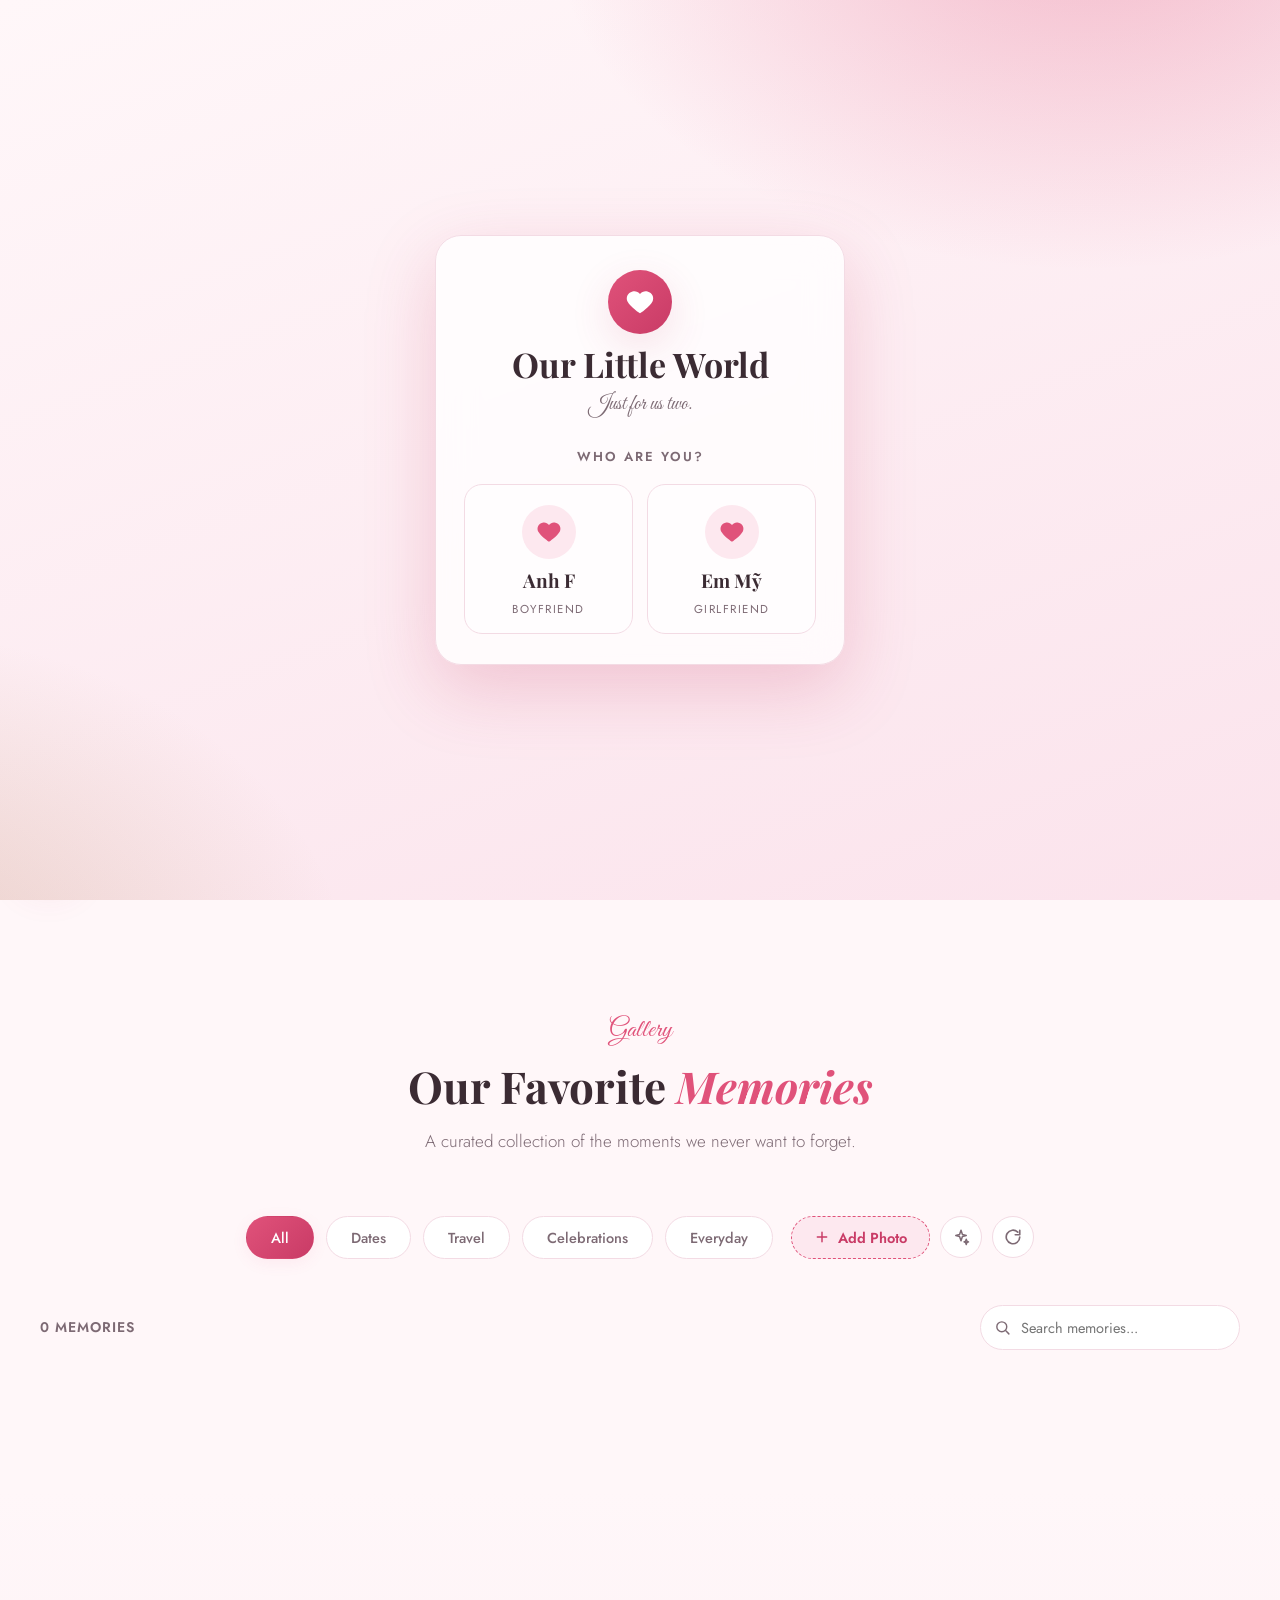
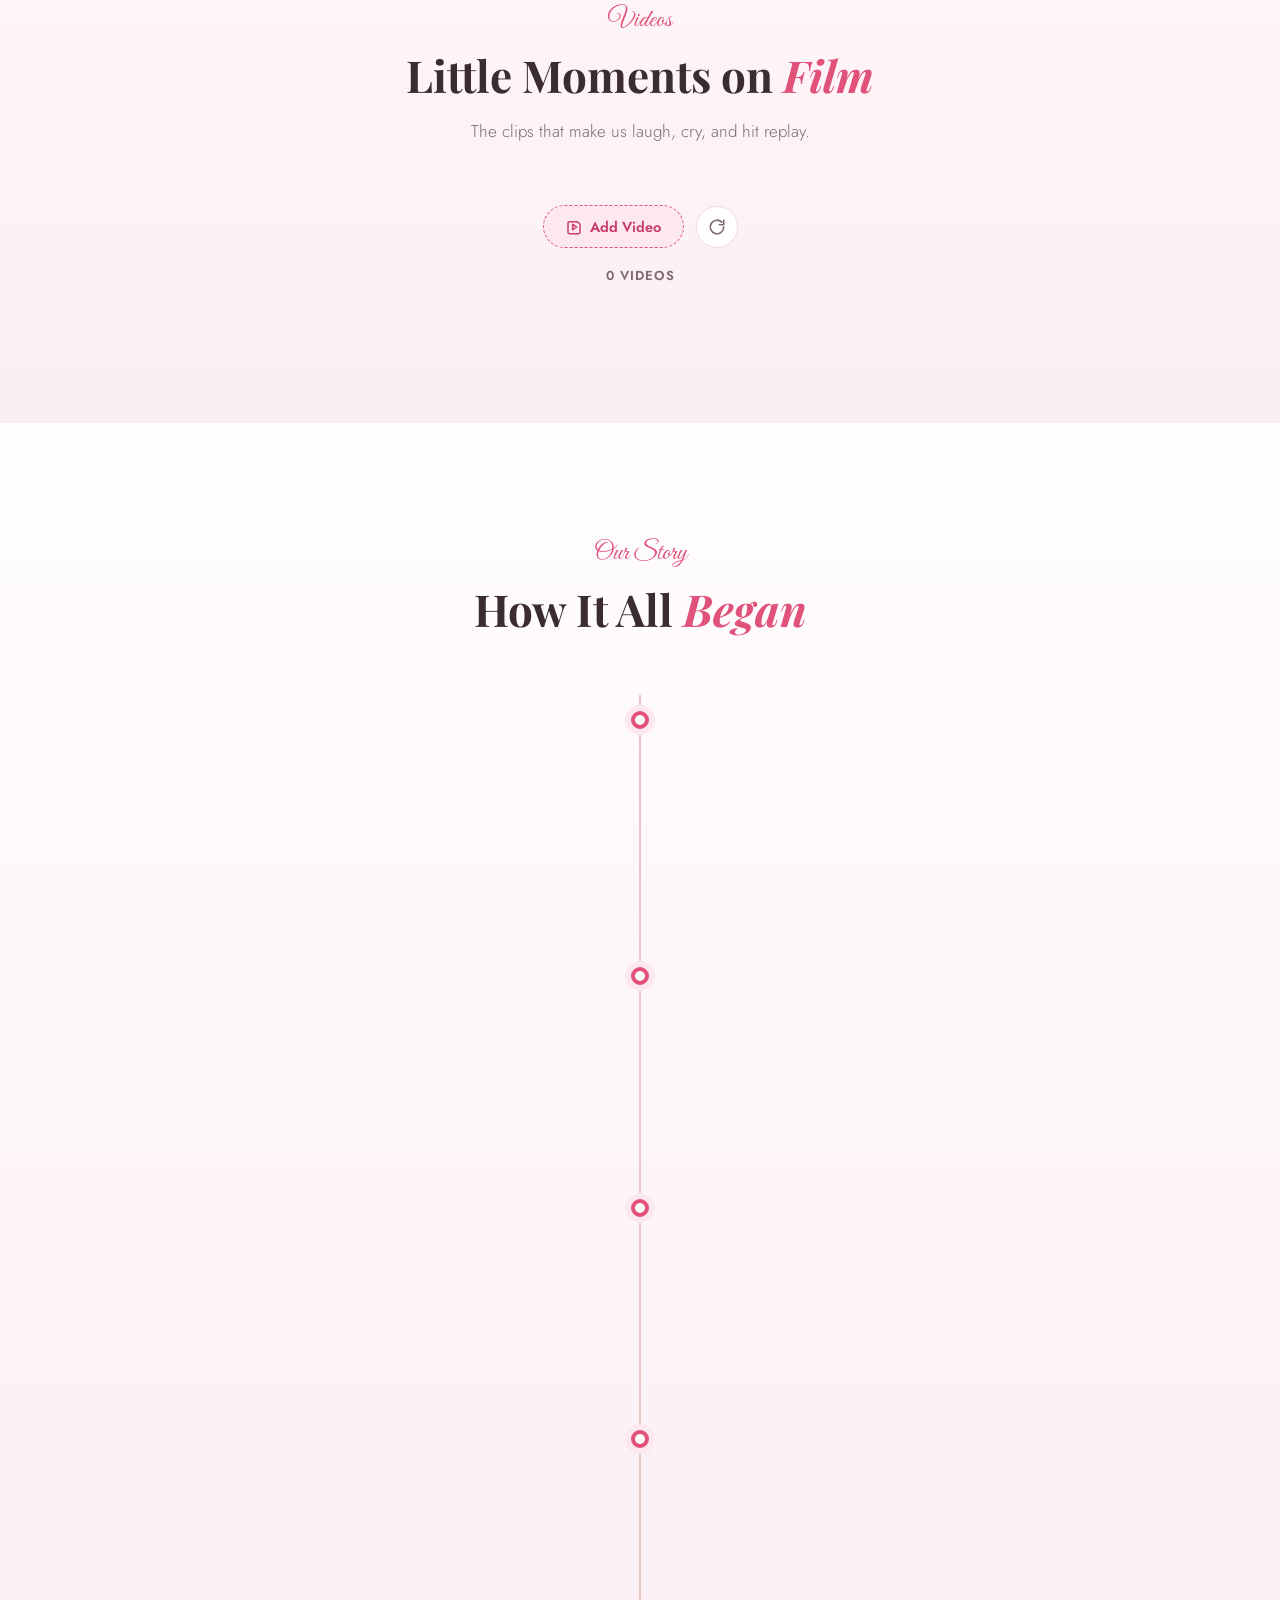
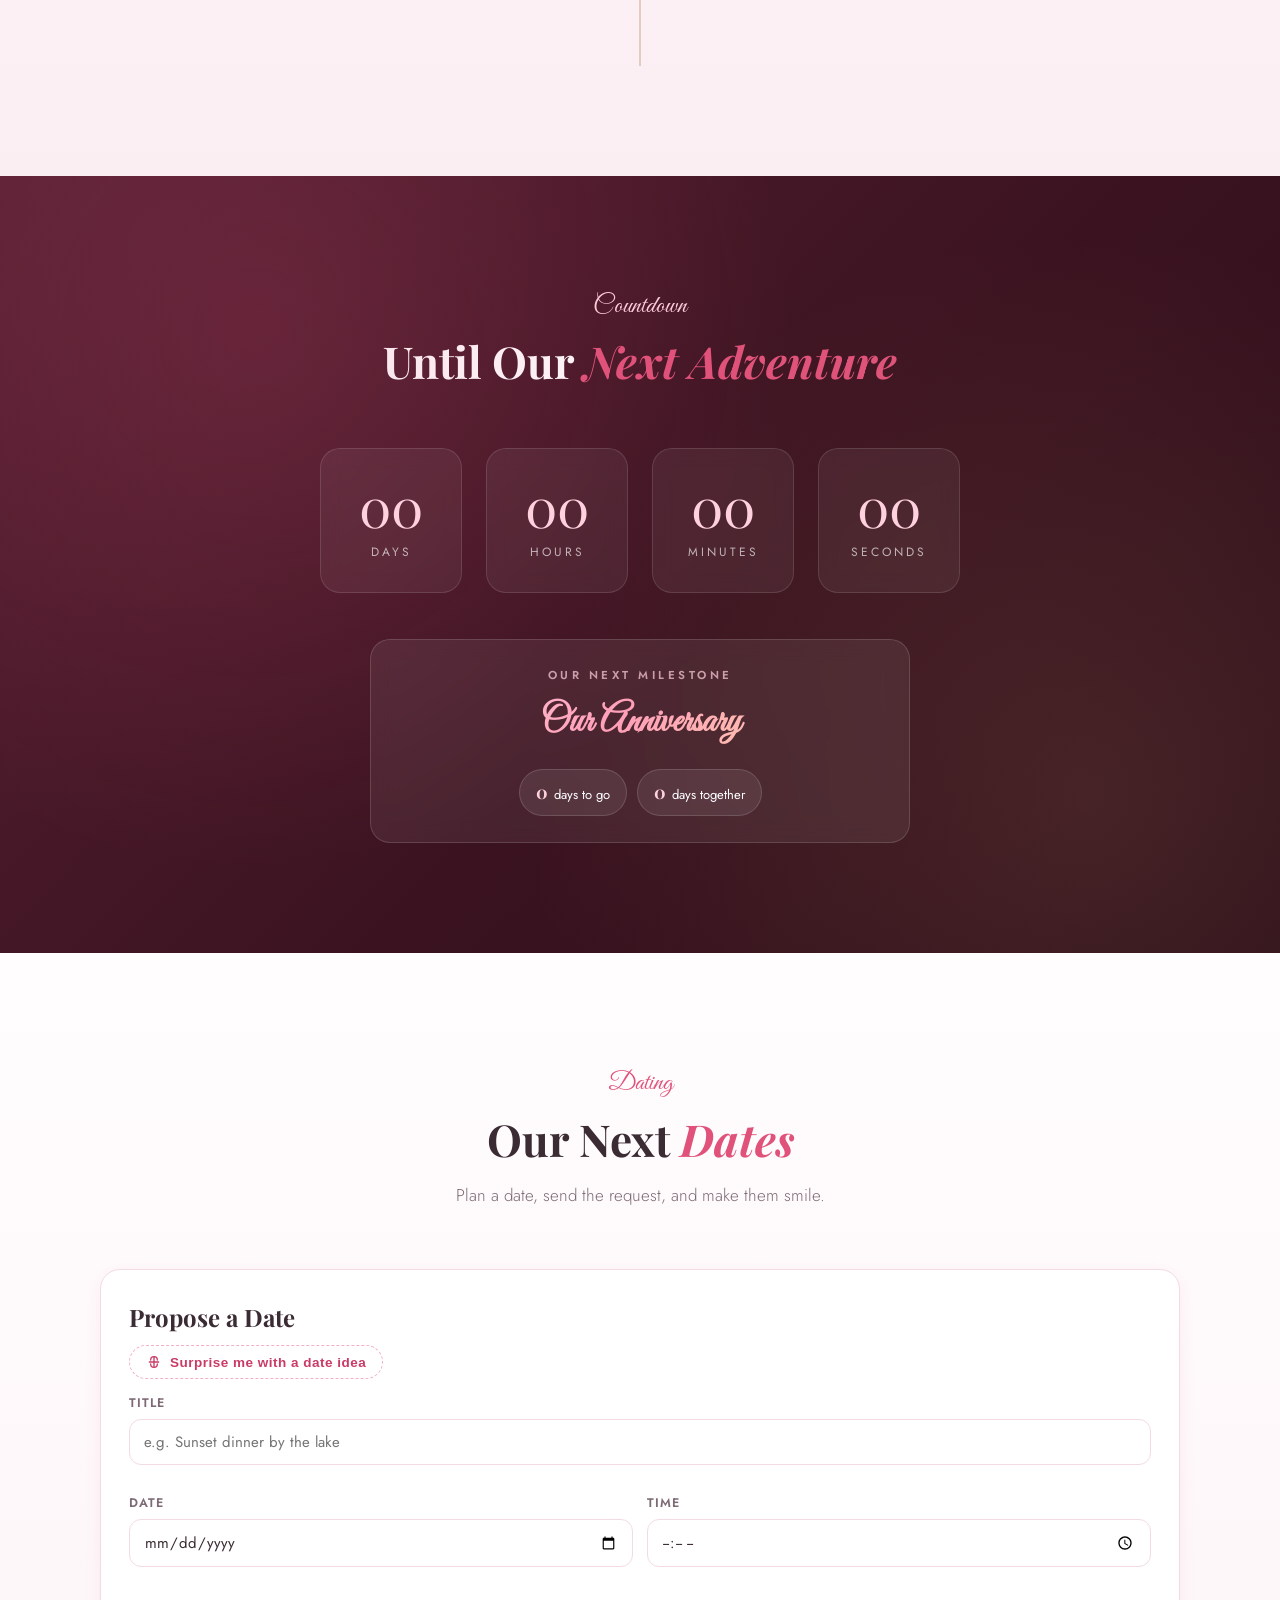
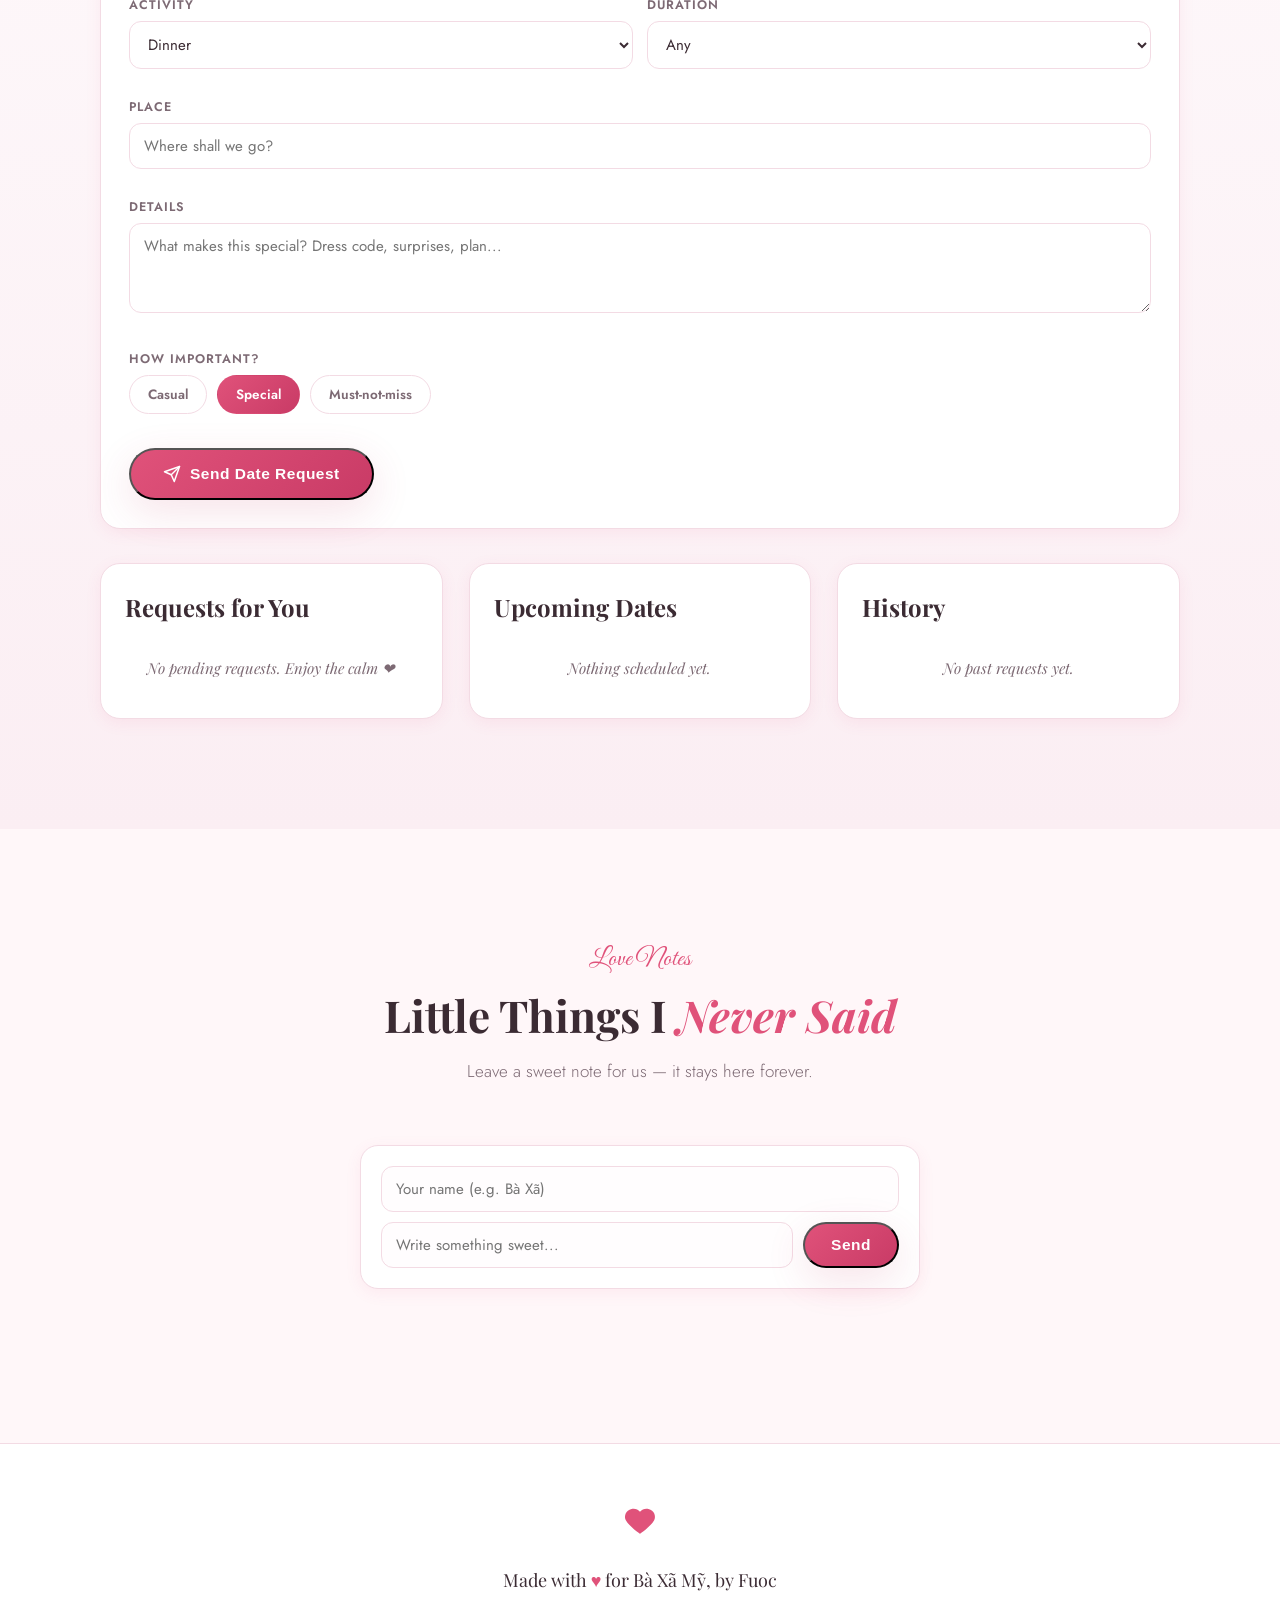
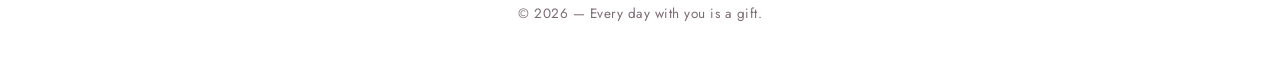
==== commit d7fc881c: "setting and modify for moblie phone" ====
--- a/index.html
+++ b/index.html
@@ -111,6 +111,7 @@
             <div class="notif-head">
               <h4>Notifications</h4>
               <button class="link-btn" id="notifClear" type="button">Mark all read</button>
+              <button class="notif-close" id="notifClose" type="button" aria-label="Close notifications">&times;</button>
             </div>
             <div class="notif-list" id="notifList"></div>
             <p class="notif-empty" id="notifEmpty">Nothing new yet &#10084;</p>
@@ -602,6 +603,39 @@
     </div>
   </div>
 
+  <!-- Edit Photo / Video Modal -->
+  <div class="modal modal-sm" id="editModal" aria-hidden="true">
+    <div class="modal-box" role="dialog" aria-modal="true" aria-labelledby="editModalTitle">
+      <button class="modal-close" id="editModalClose" aria-label="Close">&times;</button>
+      <h3 id="editModalTitle">Edit Details</h3>
+      <label class="field">
+        <span>Title</span>
+        <input type="text" id="editTitle" maxlength="60" />
+      </label>
+      <label class="field">
+        <span>Caption</span>
+        <textarea id="editDesc" rows="2" maxlength="140"></textarea>
+      </label>
+      <label class="field" id="editCategoryField" hidden>
+        <span>Category</span>
+        <select id="editCategory">
+          <option value="dates">Dates</option>
+          <option value="travel">Travel</option>
+          <option value="celebrations">Celebrations</option>
+          <option value="everyday">Everyday</option>
+        </select>
+      </label>
+      <label class="field" id="editDateField" hidden>
+        <span>Date taken</span>
+        <input type="date" id="editDate" />
+      </label>
+      <div class="modal-actions">
+        <button class="btn btn-ghost" id="editCancel" type="button">Cancel</button>
+        <button class="btn btn-primary" id="editSave" type="button">Save</button>
+      </div>
+    </div>
+  </div>
+
   <!-- Add Video Modal -->
   <div class="modal" id="videoModal" aria-hidden="true">
     <div class="modal-box" role="dialog" aria-modal="true" aria-labelledby="videoModalTitle">
@@ -719,19 +753,6 @@
   <div class="online-banner" id="onlineBanner" role="status" aria-live="polite">
     <svg viewBox="0 0 24 24" fill="none" stroke="currentColor" stroke-width="2" stroke-linecap="round" stroke-linejoin="round"><path d="M8.5 16.5a5 5 0 0 1 7 0"/><path d="M5 12.5a9 9 0 0 1 11.5-1"/><path d="M2 8.8a13 13 0 0 1 20 0"/><circle cx="12" cy="20" r="1.2" fill="currentColor"/></svg>
     <span id="onlineBannerText">You're offline — showing saved memories</span>
-  </div>
-
-  <!-- Install app prompt -->
-  <div class="install-card" id="installCard" aria-hidden="true">
-    <div class="install-card-icon"><img src="images/icon-192.png" alt="" /></div>
-    <div class="install-card-body">
-      <p class="install-card-title">Put us on your home screen</p>
-      <p class="install-card-sub">Install Our Love Album to open it like an app, even offline.</p>
-    </div>
-    <div class="install-card-actions">
-      <button class="btn btn-primary" id="installAppBtn" type="button">Install</button>
-      <button class="install-dismiss" id="installDismiss" type="button" aria-label="Dismiss">&times;</button>
-    </div>
   </div>
 
   <!-- Mobile bottom navigation -->
@@ -767,6 +788,21 @@
     </button>
   </nav>
 
+  <!-- Confirm dialog (delete photo / video) -->
+  <div class="confirm-dialog" id="confirmDialog" aria-hidden="true">
+    <div class="confirm-box" role="alertdialog" aria-modal="true" aria-labelledby="confirmTitle" aria-describedby="confirmText">
+      <div class="confirm-ico" aria-hidden="true">
+        <svg viewBox="0 0 24 24" fill="none" stroke="currentColor" stroke-width="2" stroke-linecap="round" stroke-linejoin="round"><path d="M3 6h18"/><path d="M19 6v14a2 2 0 0 1-2 2H7a2 2 0 0 1-2-2V6"/><path d="M8 6V4a2 2 0 0 1 2-2h4a2 2 0 0 1 2 2v2"/><line x1="10" y1="11" x2="10" y2="17"/><line x1="14" y1="11" x2="14" y2="17"/></svg>
+      </div>
+      <h3 id="confirmTitle">Delete</h3>
+      <p class="confirm-text" id="confirmText">Are you sure?</p>
+      <div class="confirm-actions">
+        <button class="btn" type="button" id="confirmCancel">Cancel</button>
+        <button class="btn btn-danger" type="button" id="confirmOk">Delete</button>
+      </div>
+    </div>
+  </div>
+
   <!-- Toast -->
   <div class="toast" id="toast"></div>
 
--- a/css/styles.css
+++ b/css/styles.css
@@ -1662,20 +1662,52 @@
   display: flex;
   align-items: center;
   justify-content: center;
-  opacity: 0;
-  transform: translateY(-8px);
-  transition: opacity 0.35s var(--ease), transform 0.35s var(--ease), background 0.3s;
+  opacity: 1;
+  transform: none;
+  transition: opacity 0.35s var(--ease), background 0.3s;
 }
 .card-delete svg {
   width: 17px;
   height: 17px;
 }
-.card:hover .card-delete {
-  opacity: 1;
-  transform: translateY(0);
-}
 .card-delete:hover {
   background: var(--primary);
+}
+.card-actions {
+  position: absolute;
+  top: 14px;
+  right: 14px;
+  z-index: 3;
+  display: flex;
+  gap: 8px;
+}
+.card-actions .card-edit,
+.card-actions .card-delete {
+  position: static;
+  transform: none;
+}
+.card-edit {
+  width: 38px;
+  height: 38px;
+  border-radius: 50%;
+  border: 1px solid rgba(255, 255, 255, 0.4);
+  background: rgba(30, 8, 18, 0.55);
+  backdrop-filter: blur(6px);
+  color: #fff;
+  cursor: pointer;
+  display: flex;
+  align-items: center;
+  justify-content: center;
+  opacity: 1;
+  transform: none;
+  transition: opacity 0.35s var(--ease), background 0.3s;
+}
+.card-edit svg {
+  width: 16px;
+  height: 16px;
+}
+.card-edit:hover {
+  background: #3a3a55;
 }
 
 /* ---------- Add Photo Modal ---------- */
@@ -2790,81 +2822,82 @@
   flex-shrink: 0;
 }
 
-/* ---------- Install prompt ---------- */
-.install-card {
+/* ---------- Confirm dialog (delete photo / video) ---------- */
+.confirm-dialog {
   position: fixed;
-  left: 20px;
-  right: 20px;
-  bottom: max(20px, calc(env(safe-area-inset-bottom) + 16px));
-  z-index: 1290;
-  display: flex;
-  align-items: center;
-  gap: 14px;
+  inset: 0;
+  z-index: 1550;
+  display: flex;
+  align-items: center;
+  justify-content: center;
+  padding: 20px;
+  background: rgba(30, 8, 18, 0.55);
+  backdrop-filter: blur(6px);
+  -webkit-backdrop-filter: blur(6px);
+  opacity: 0;
+  pointer-events: none;
+  transition: opacity 0.3s;
+}
+.confirm-dialog.open {
+  opacity: 1;
+  pointer-events: auto;
+}
+.confirm-box {
+  width: min(94vw, 420px);
   background: var(--bg-soft);
   border: 1px solid var(--line);
-  border-radius: 18px;
+  border-radius: 20px;
   box-shadow: var(--shadow-lg);
-  padding: 14px 16px;
-  transform: translateY(140%);
-  transition: transform 0.5s var(--ease);
-}
-.install-card.show {
+  padding: 26px 24px;
+  text-align: center;
+  transform: translateY(18px);
+  opacity: 0;
+  transition: transform 0.35s var(--ease), opacity 0.35s;
+}
+.confirm-dialog.open .confirm-box {
   transform: translateY(0);
-}
-.install-card-icon {
-  width: 46px;
-  height: 46px;
-  border-radius: 12px;
-  flex-shrink: 0;
-  overflow: hidden;
-  box-shadow: var(--shadow-sm);
-}
-.install-card-icon img {
-  width: 100%;
-  height: 100%;
-  object-fit: cover;
-}
-.install-card-body {
-  flex: 1;
-  min-width: 0;
-}
-.install-card-title {
-  font-family: var(--font-serif);
-  font-size: 15.5px;
-  font-weight: 700;
-  color: var(--ink);
-}
-.install-card-sub {
-  font-size: 12.5px;
-  color: var(--ink-soft);
-  line-height: 1.35;
-}
-.install-card-actions {
-  display: flex;
-  align-items: center;
-  gap: 8px;
-  flex-shrink: 0;
-}
-.install-card .btn {
-  padding: 9px 18px;
-  font-size: 13.5px;
-}
-.install-dismiss {
-  width: 34px;
-  height: 34px;
-  border: none;
+  opacity: 1;
+}
+.confirm-ico {
+  width: 58px;
+  height: 58px;
+  margin: 0 auto 14px;
   border-radius: 50%;
   background: var(--primary-soft);
-  color: var(--primary-dark);
-  font-size: 17px;
-  line-height: 1;
-  cursor: pointer;
-  flex-shrink: 0;
-  transition: background 0.3s, color 0.3s;
-}
-.install-dismiss:hover {
-  background: var(--primary);
+  color: var(--primary);
+  display: flex;
+  align-items: center;
+  justify-content: center;
+}
+.confirm-ico svg {
+  width: 26px;
+  height: 26px;
+}
+.confirm-box h3 {
+  font-family: var(--font-serif);
+  font-size: 20px;
+  color: var(--ink);
+  margin-bottom: 8px;
+}
+.confirm-text {
+  font-size: 14px;
+  color: var(--ink-soft);
+  line-height: 1.5;
+  margin-bottom: 22px;
+}
+.confirm-actions {
+  display: flex;
+  gap: 12px;
+}
+.confirm-actions .btn {
+  flex: 1;
+}
+.confirm-actions .btn-danger {
+  background: #d64552;
   color: #fff;
+}
+.confirm-actions .btn-danger:hover {
+  background: #be3a46;
 }
 
 /* ---------- Back to top ---------- */
@@ -3083,9 +3116,6 @@
   .back-top {
     bottom: calc(env(safe-area-inset-bottom) + 84px);
   }
-  .install-card {
-    bottom: calc(env(safe-area-inset-bottom) + 76px);
-  }
   .toast {
     bottom: calc(env(safe-area-inset-bottom) + 86px);
   }
@@ -3109,16 +3139,6 @@
   /* bottom nav leaves more breathing room */
   section {
     scroll-margin-top: 10px;
-  }
-  .install-card {
-    align-items: flex-start;
-    padding: 12px;
-  }
-  .install-card-title {
-    font-size: 14px;
-  }
-  .install-card-sub {
-    font-size: 11.5px;
   }
 }
 
@@ -3431,13 +3451,35 @@
 .notif-head {
   display: flex;
   align-items: center;
-  justify-content: space-between;
+  gap: 10px;
   margin-bottom: 10px;
 }
 .notif-head h4 {
   font-family: var(--font-serif);
   font-size: 18px;
   color: var(--ink);
+  flex: 0 0 auto;
+}
+.notif-head .link-btn {
+  margin-left: auto;
+}
+.notif-close {
+  flex-shrink: 0;
+  width: 26px;
+  height: 26px;
+  border: 0;
+  border-radius: 50%;
+  background: var(--primary-soft);
+  color: var(--primary-dark);
+  font-size: 17px;
+  line-height: 1;
+  cursor: pointer;
+  transition: background 0.25s, color 0.25s, transform 0.2s;
+}
+.notif-close:hover {
+  background: var(--primary);
+  color: #fff;
+  transform: rotate(90deg);
 }
 .notif-list {
   max-height: 300px;
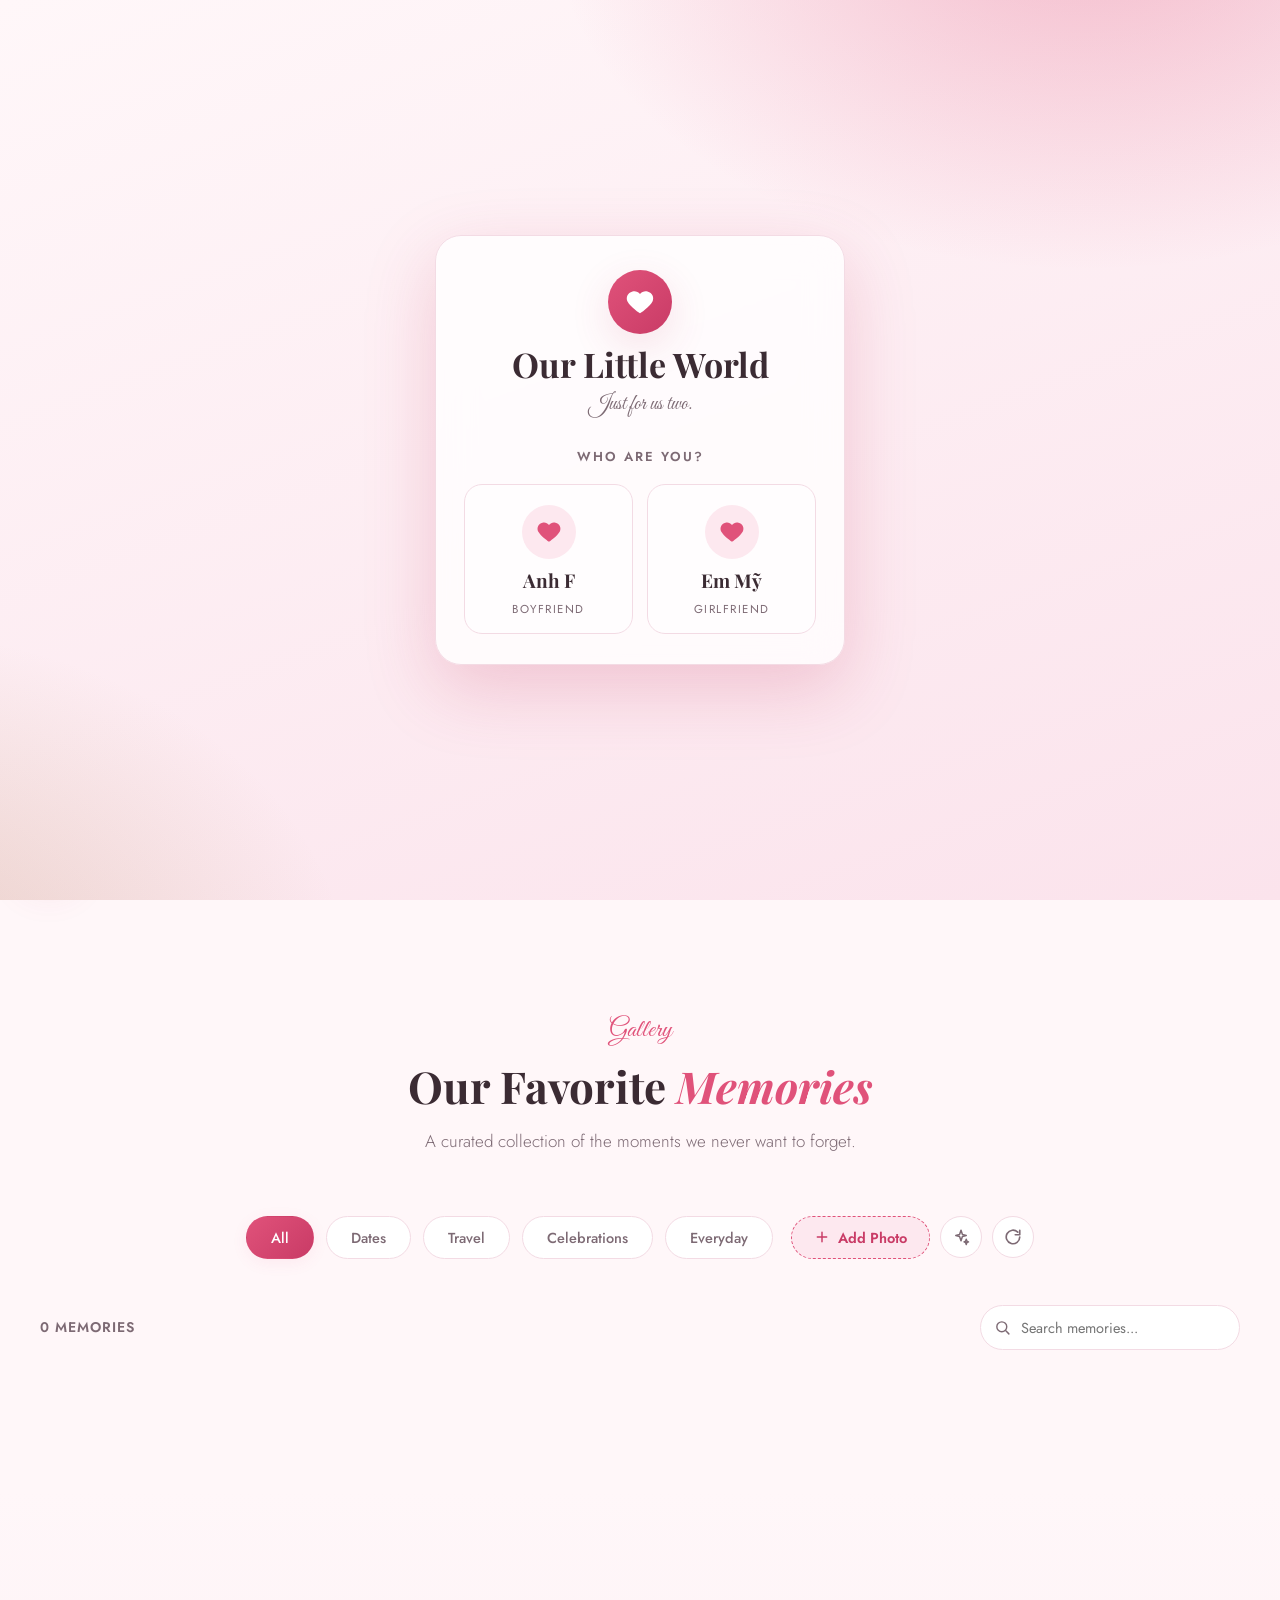
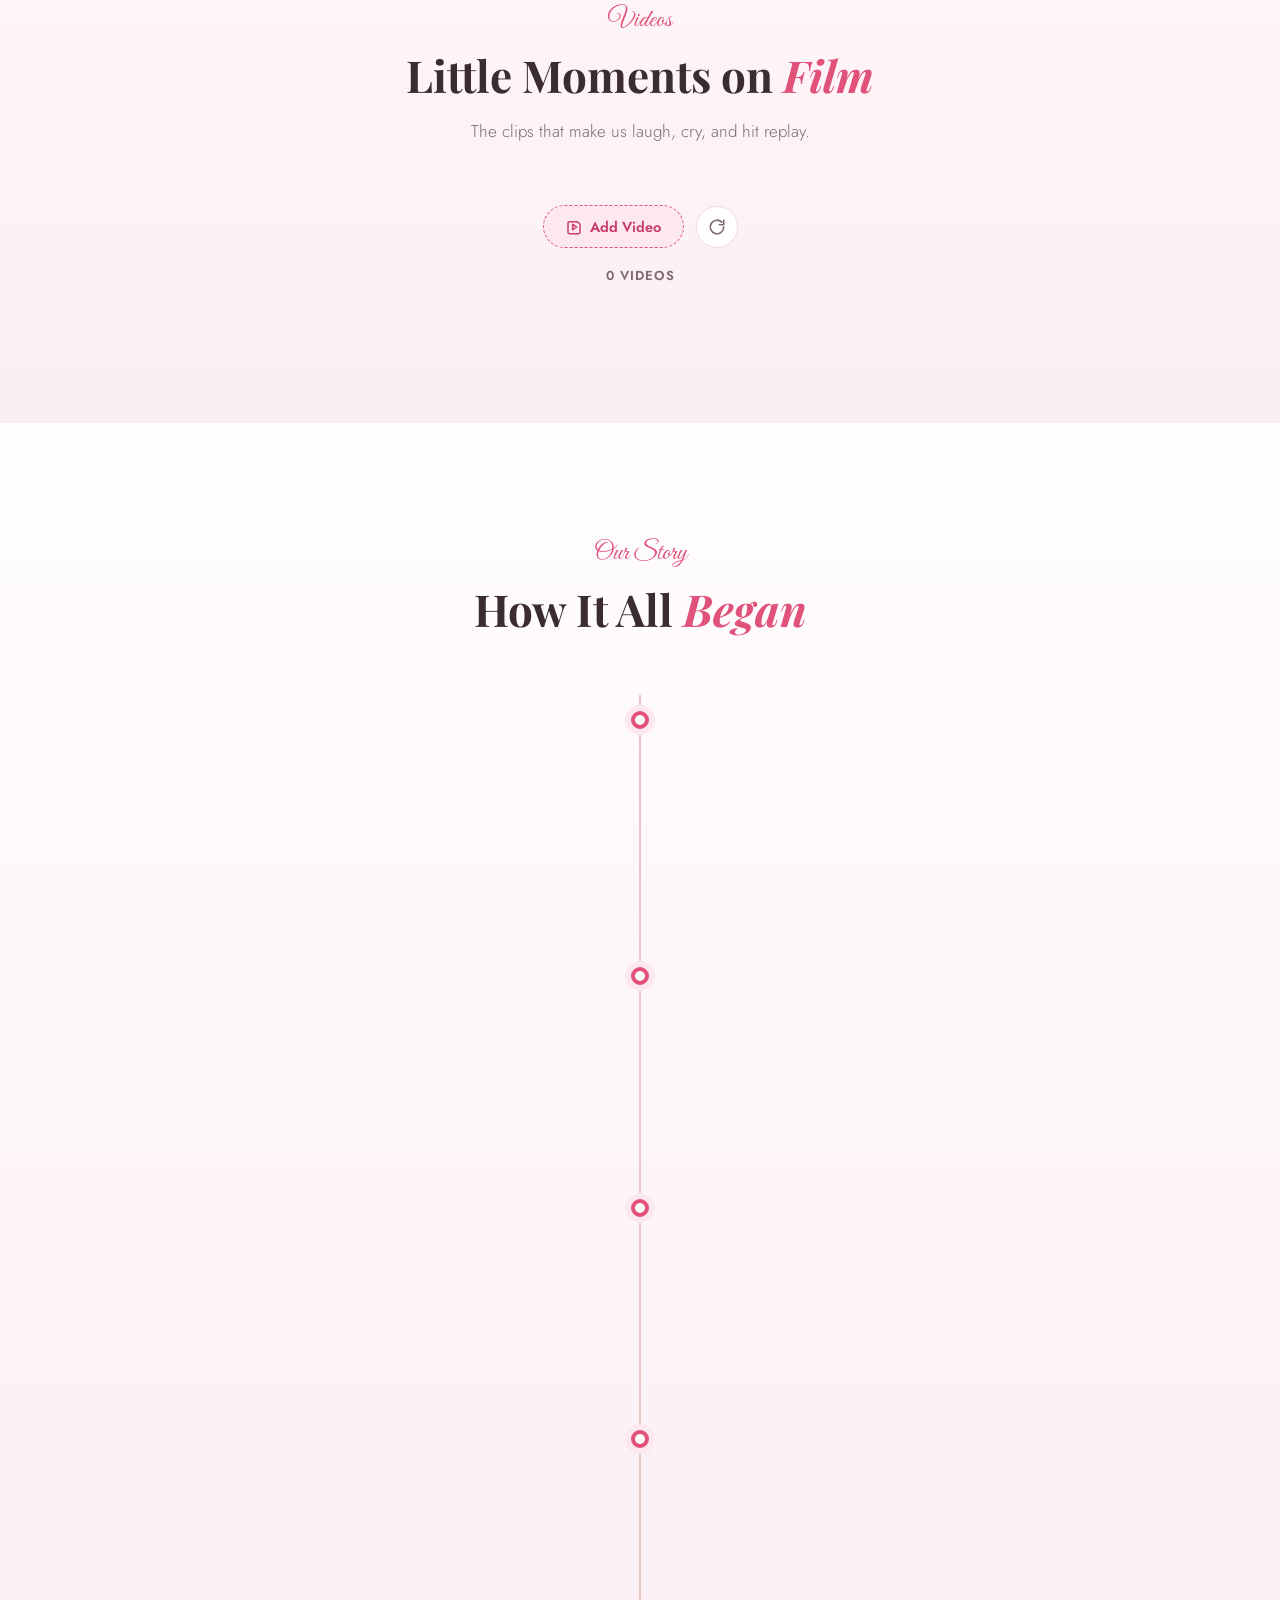
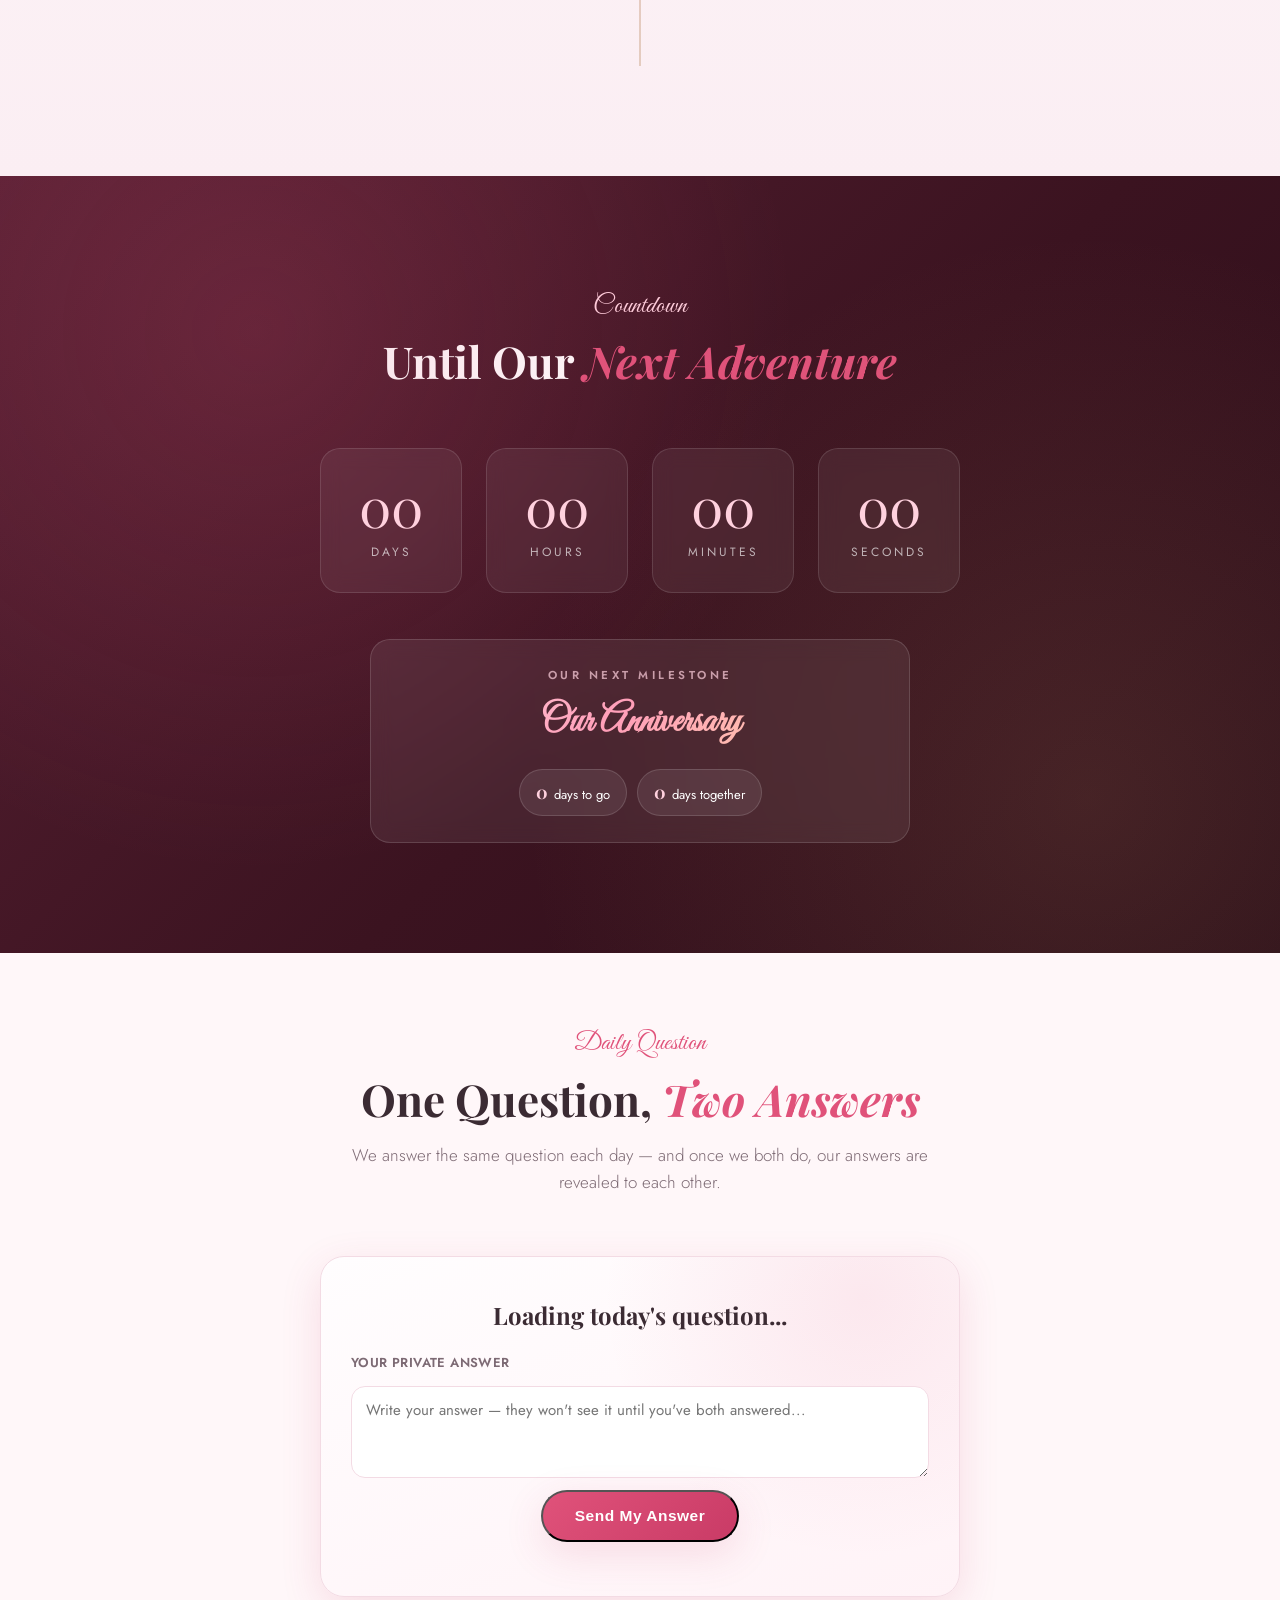
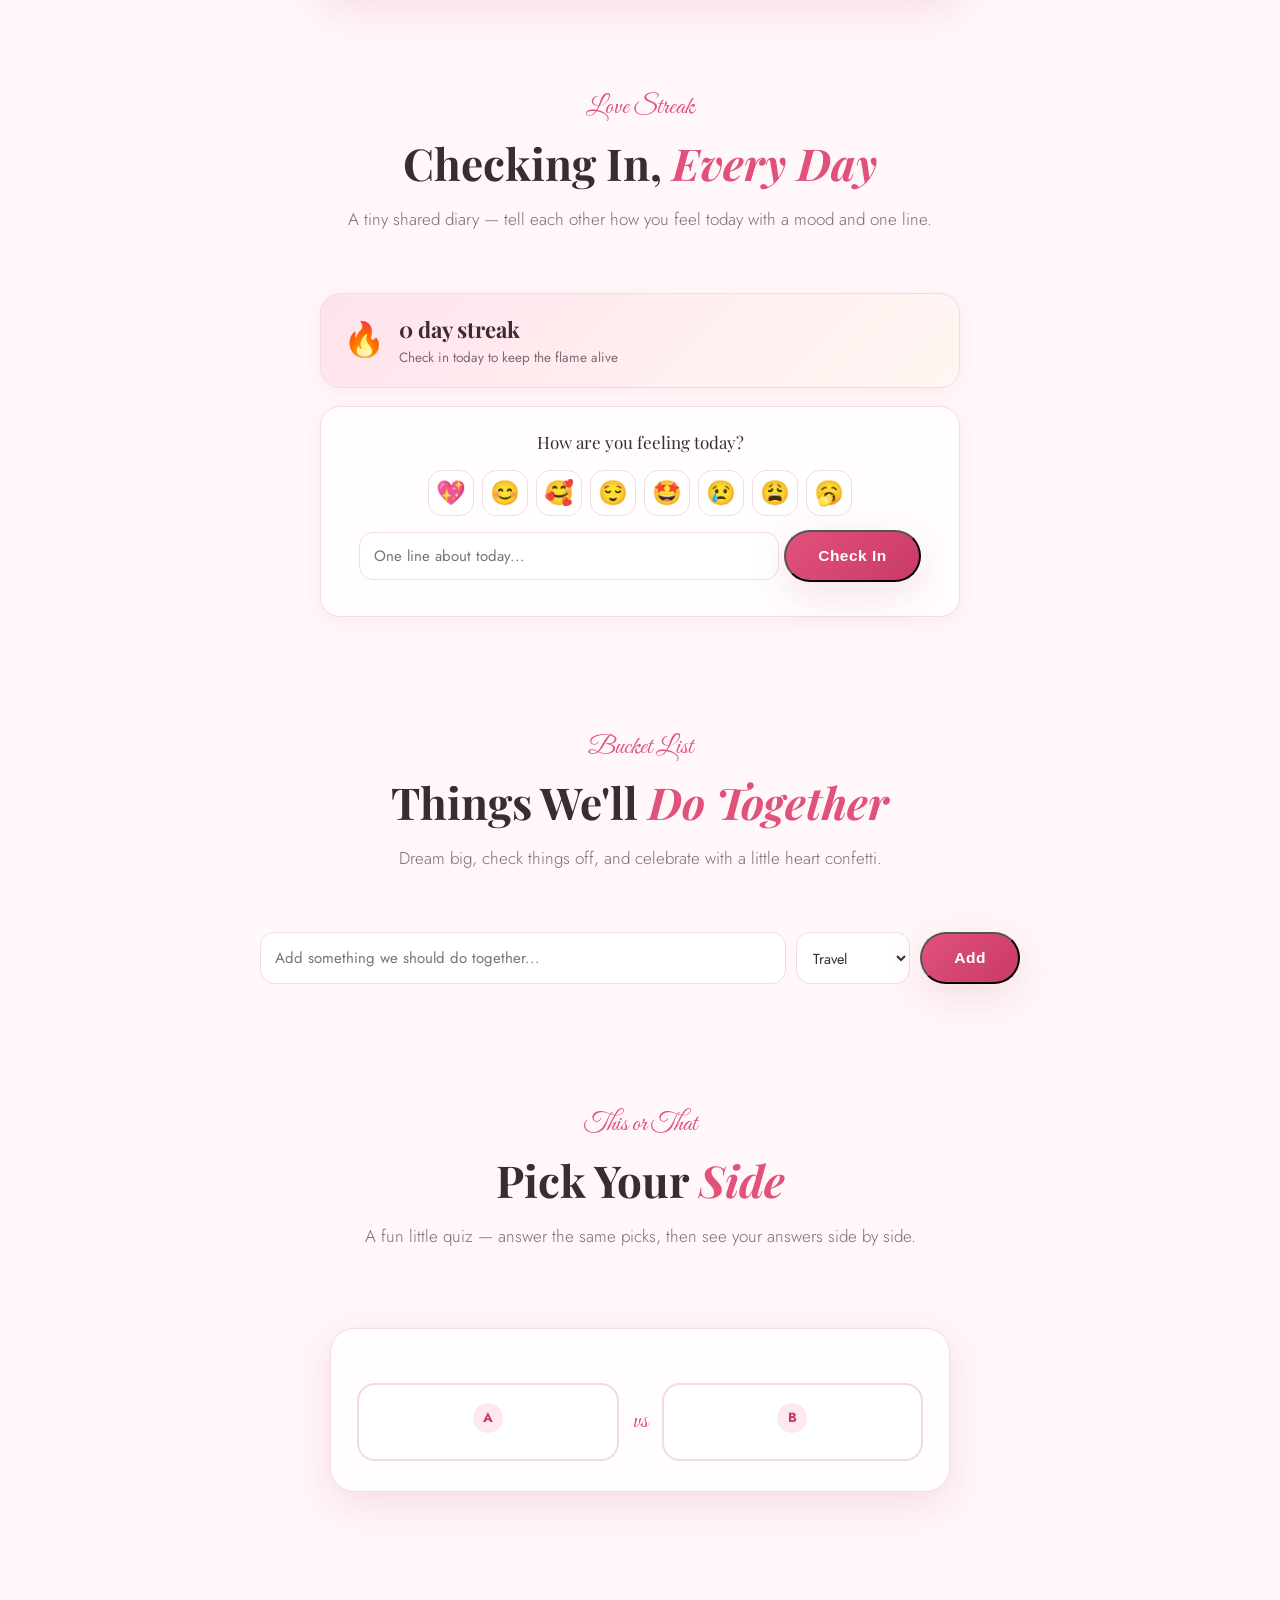
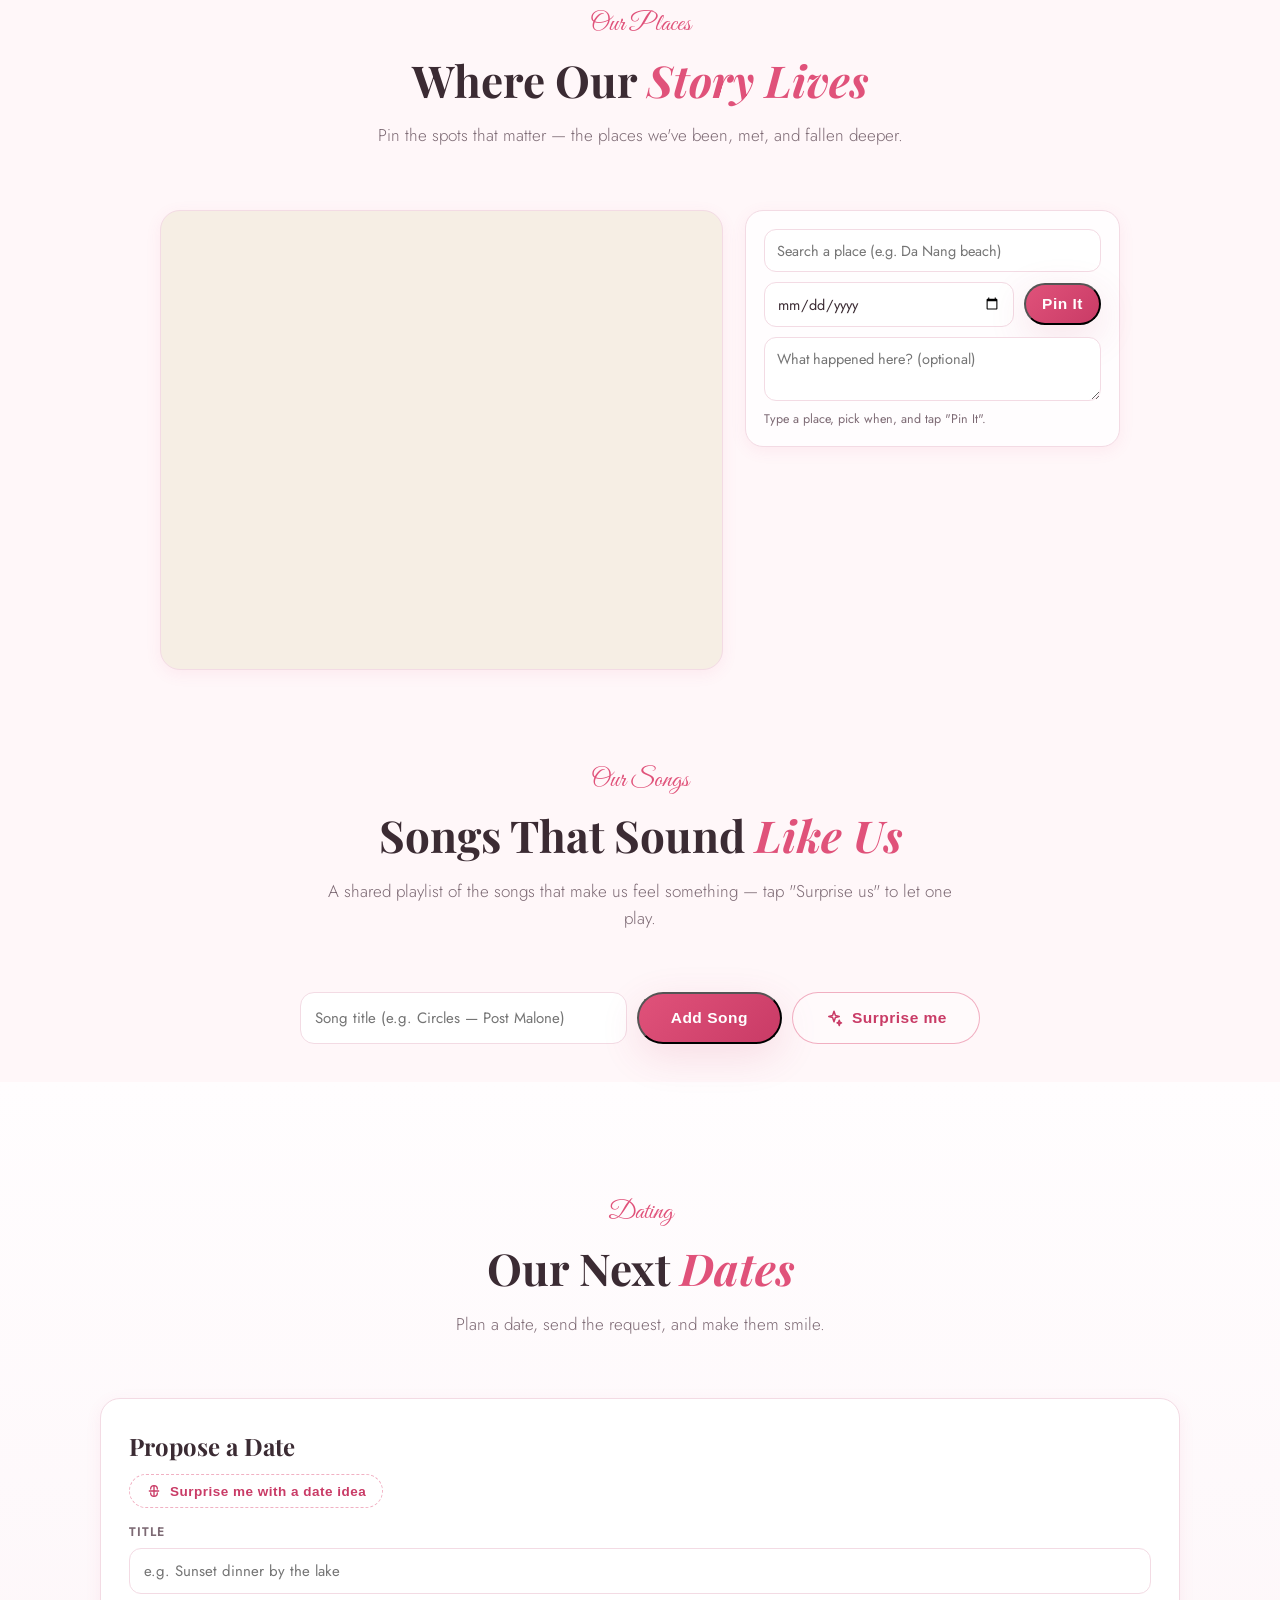
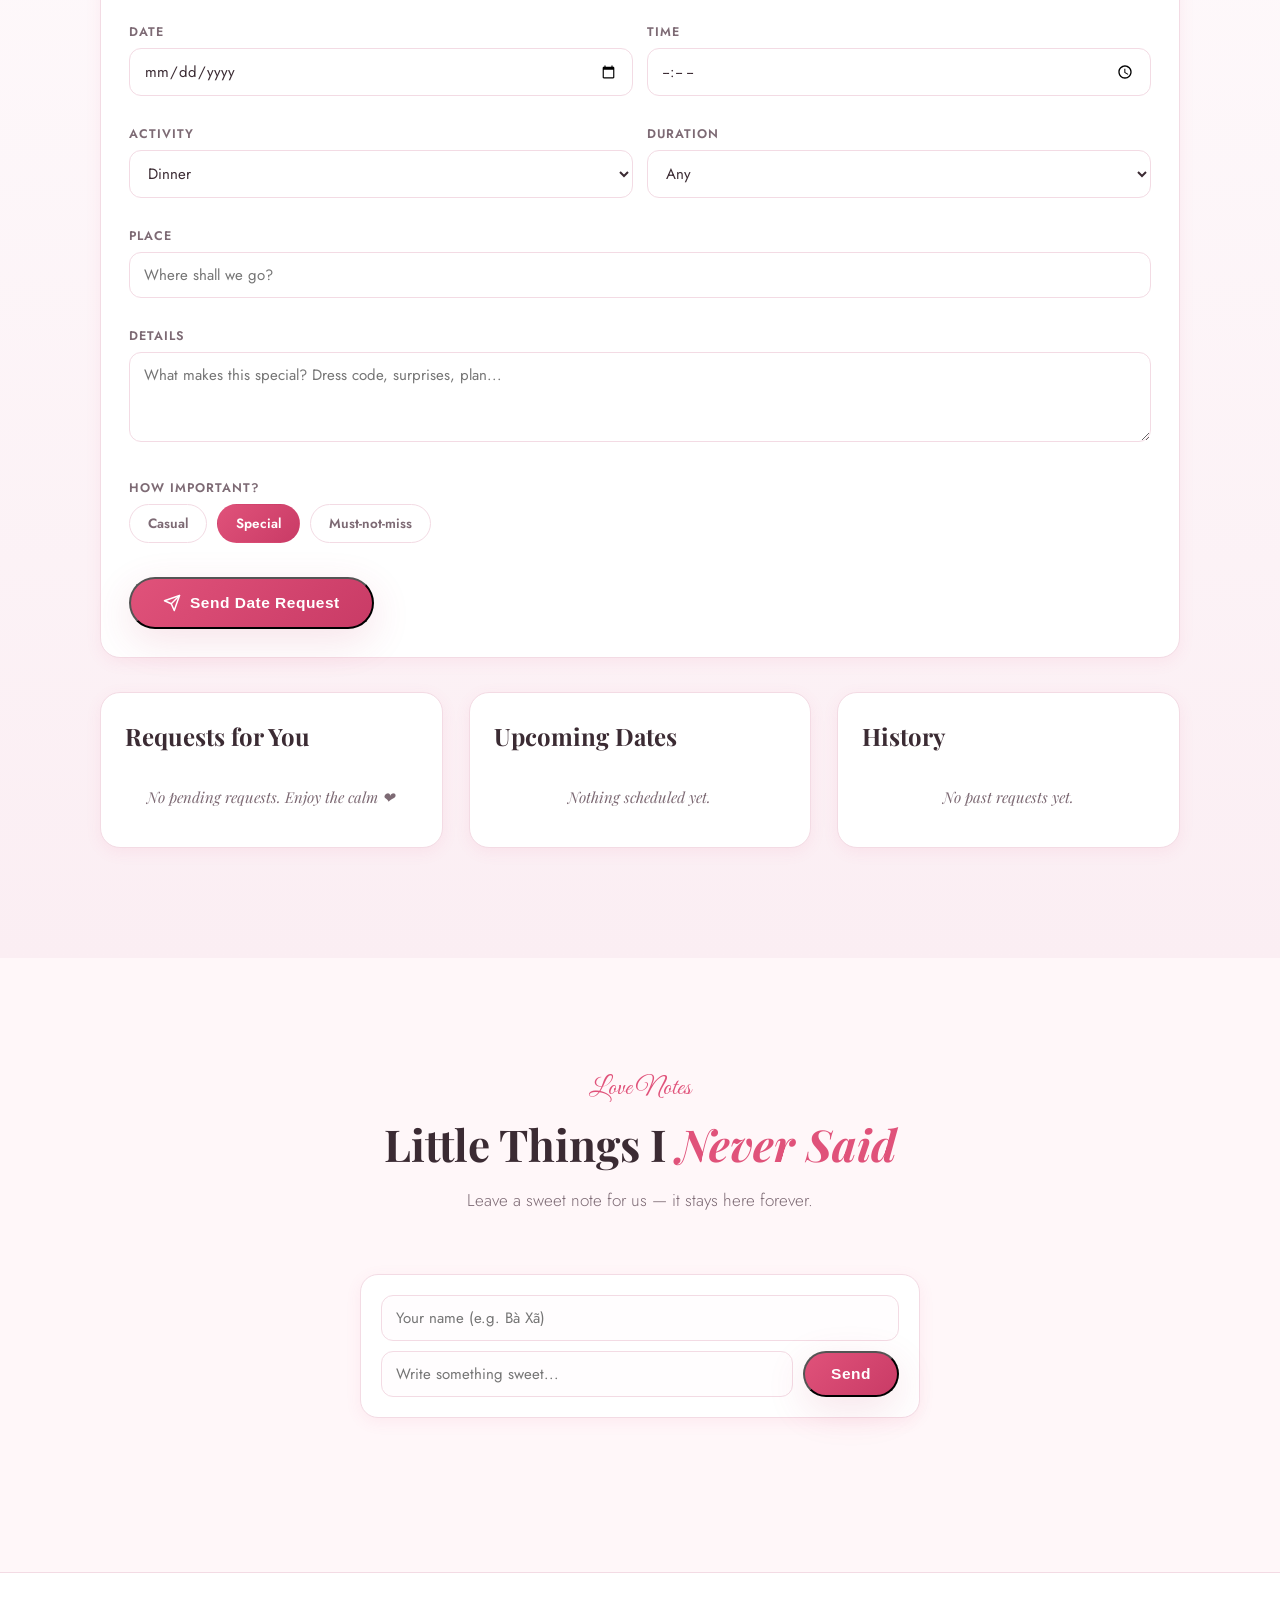
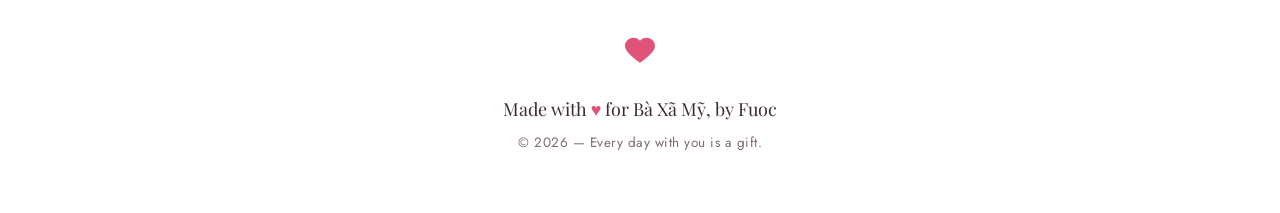
==== commit 5a2d2de0: "Add love features, new sticker packs, and hide private config - On This Day, Daily Question, Love St" ====
--- a/index.html
+++ b/index.html
@@ -160,6 +160,18 @@
     </a>
   </section>
 
+  <!-- On This Day -->
+  <section class="on-this-day" id="onThisDay" hidden>
+    <div class="otd-card">
+      <button class="otd-shuffle" id="otdShuffle" type="button" title="Show another memory" aria-label="Show another memory">
+        <svg viewBox="0 0 24 24" fill="none" stroke="currentColor" stroke-width="2" stroke-linecap="round" stroke-linejoin="round"><path d="M21 12a9 9 0 1 1-2.6-6.4"/><path d="M21 3v6h-6"/></svg>
+      </button>
+      <p class="otd-eyebrow" id="otdEyebrow">On This Day</p>
+      <h2 class="otd-label" id="otdLabel">A memory from before</h2>
+      <div class="otd-body" id="otdBody"></div>
+    </div>
+  </section>
+
   <!-- Gallery -->
   <section class="gallery" id="gallery">
     <div class="section-head">
@@ -323,6 +335,191 @@
         <span class="anniversary-pill"><strong id="annivDays">0</strong> days to go</span>
         <span class="anniversary-pill"><strong id="annivTogether">0</strong> days together</span>
       </div>
+    </div>
+  </section>
+
+  <!-- Daily Question -->
+  <section class="daily-q" id="dailyQ">
+    <div class="section-head">
+      <p class="section-eyebrow">Daily Question</p>
+      <h2 class="section-title">One Question, <span class="accent">Two Answers</span></h2>
+      <p class="section-sub">We answer the same question each day — and once we both do, our answers are revealed to each other.</p>
+    </div>
+
+    <div class="daily-q-offline" id="dailyQOffline" hidden>
+      The Daily Question isn't connected yet — run supabase-love-features-setup.sql to switch it on.
+    </div>
+
+    <div class="dq-card" id="dqCard">
+      <p class="dq-date" id="dqDate"></p>
+      <h3 class="dq-question" id="dqQuestion">Loading today's question...</h3>
+      <div class="dq-answer" id="dqAnswerWrap">
+        <label class="dq-label" for="dqAnswer">Your private answer</label>
+        <textarea id="dqAnswer" rows="3" maxlength="280" placeholder="Write your answer — they won't see it until you've both answered..."></textarea>
+        <button class="btn btn-primary" id="dqSubmit" type="button">Send My Answer</button>
+      </div>
+      <p class="dq-status" id="dqStatus"></p>
+      <div class="dq-reveal" id="dqReveal"></div>
+    </div>
+  </section>
+
+  <!-- Love Streak -->
+  <section class="love-streak" id="loveStreak">
+    <div class="section-head">
+      <p class="section-eyebrow">Love Streak</p>
+      <h2 class="section-title">Checking In, <span class="accent">Every Day</span></h2>
+      <p class="section-sub">A tiny shared diary — tell each other how you feel today with a mood and one line.</p>
+    </div>
+
+    <div class="streak-offline" id="streakOffline" hidden>
+      The Love Streak isn't connected yet — run supabase-love-features-setup.sql to switch it on.
+    </div>
+
+    <div class="streak-wrap" id="streakWrap">
+      <div class="streak-banner">
+        <span class="streak-flame">🔥</span>
+        <div>
+          <p class="streak-emoji" id="streakCount">0 day streak</p>
+          <p class="streak-sub" id="streakSub">Check in today to keep the flame alive</p>
+        </div>
+      </div>
+
+      <div class="streak-checkin" id="streakCheckin">
+        <p class="streak-ask">How are you feeling today?</p>
+        <div class="mood-picker" id="moodPicker">
+          <button type="button" class="mood-btn" data-mood="💖">💖</button>
+          <button type="button" class="mood-btn" data-mood="😊">😊</button>
+          <button type="button" class="mood-btn" data-mood="🥰">🥰</button>
+          <button type="button" class="mood-btn" data-mood="😌">😌</button>
+          <button type="button" class="mood-btn" data-mood="🤩">🤩</button>
+          <button type="button" class="mood-btn" data-mood="😢">😢</button>
+          <button type="button" class="mood-btn" data-mood="😩">😩</button>
+          <button type="button" class="mood-btn" data-mood="🥱">🥱</button>
+        </div>
+        <input type="text" id="streakNote" maxlength="140" placeholder="One line about today..." autocomplete="off" />
+        <button class="btn btn-primary" id="streakSend" type="button">Check In</button>
+      </div>
+
+      <p class="streak-status" id="streakStatus"></p>
+
+      <div class="streak-history" id="streakHistory"></div>
+    </div>
+  </section>
+
+  <!-- Bucket List -->
+  <section class="bucket" id="bucket">
+    <div class="section-head">
+      <p class="section-eyebrow">Bucket List</p>
+      <h2 class="section-title">Things We'll <span class="accent">Do Together</span></h2>
+      <p class="section-sub">Dream big, check things off, and celebrate with a little heart confetti.</p>
+    </div>
+
+    <div class="bucket-offline" id="bucketOffline" hidden>
+      The Bucket List isn't connected yet — run supabase-love-features-setup.sql to switch it on.
+    </div>
+
+    <div class="bucket-wrap" id="bucketWrap">
+      <div class="bucket-add">
+        <input type="text" id="bucketInput" maxlength="90" placeholder="Add something we should do together..." autocomplete="off" />
+        <select id="bucketCategory">
+          <option value="travel">Travel</option>
+          <option value="food">Food</option>
+          <option value="adventures">Adventures</option>
+          <option value="simple">Simple Joys</option>
+        </select>
+        <button class="btn btn-primary" id="bucketAdd" type="button">Add</button>
+      </div>
+
+      <div class="bucket-groups" id="bucketGroups"></div>
+    </div>
+  </section>
+
+  <!-- This or That -->
+  <section class="this-that" id="thisThat">
+    <div class="section-head">
+      <p class="section-eyebrow">This or That</p>
+      <h2 class="section-title">Pick Your <span class="accent">Side</span></h2>
+      <p class="section-sub">A fun little quiz — answer the same picks, then see your answers side by side.</p>
+    </div>
+
+    <div class="tt-offline" id="ttOffline" hidden>
+      This or That isn't connected yet — run supabase-love-features-setup.sql to switch it on.
+    </div>
+
+    <div class="tt-wrap" id="ttWrap">
+      <div class="tt-progress" id="ttProgress"></div>
+      <div class="tt-card" id="ttCard">
+        <h3 class="tt-question" id="ttQuestion"></h3>
+        <div class="tt-options">
+          <button class="tt-option" type="button" data-pick="A"><span class="tt-letter">A</span><span class="tt-label" id="ttA"></span></button>
+          <span class="tt-versus">vs</span>
+          <button class="tt-option" type="button" data-pick="B"><span class="tt-letter">B</span><span class="tt-label" id="ttB"></span></button>
+        </div>
+        <button class="btn btn-ghost tt-reveal" id="ttReveal" type="button" hidden>Reveal Both Answers</button>
+      </div>
+      <div class="tt-answers" id="ttAnswers"></div>
+    </div>
+  </section>
+
+  <!-- Map of Our Places -->
+  <section class="our-places" id="ourPlaces">
+    <div class="section-head">
+      <p class="section-eyebrow">Our Places</p>
+      <h2 class="section-title">Where Our <span class="accent">Story Lives</span></h2>
+      <p class="section-sub">Pin the spots that matter — the places we've been, met, and fallen deeper.</p>
+    </div>
+
+    <div class="places-offline" id="placesOffline" hidden>
+      Map of Our Places isn't connected yet — run supabase-love-features-setup.sql to switch it on.
+    </div>
+
+    <div class="places-wrap" id="placesWrap">
+      <div class="places-layout">
+        <div id="placesMap" class="places-map"></div>
+        <aside class="places-side">
+          <div class="places-add">
+            <input type="search" id="placeSearch" placeholder="Search a place (e.g. Da Nang beach)" autocomplete="off" />
+            <div class="places-add-row">
+              <input type="date" id="placeWhen" aria-label="When" />
+              <button class="btn btn-primary" id="placeAdd" type="button">Pin It</button>
+            </div>
+            <textarea id="placeNote" rows="2" maxlength="140" placeholder="What happened here? (optional)"></textarea>
+            <p class="places-hint" id="placesHint">Type a place, pick when, and tap "Pin It".</p>
+          </div>
+          <div class="places-list" id="placesList"></div>
+        </aside>
+      </div>
+    </div>
+  </section>
+
+  <!-- Song Favorites -->
+  <section class="song-faves" id="songFaves">
+    <div class="section-head">
+      <p class="section-eyebrow">Our Songs</p>
+      <h2 class="section-title">Songs That Sound <span class="accent">Like Us</span></h2>
+      <p class="section-sub">A shared playlist of the songs that make us feel something — tap "Surprise us" to let one play.</p>
+    </div>
+
+    <div class="songs-offline" id="songsOffline" hidden>
+      Song Favorites isn't connected yet — run supabase-love-features-setup.sql to switch it on.
+    </div>
+
+    <div class="songs-wrap" id="songsWrap">
+      <div class="songs-add">
+        <input type="text" id="songInput" maxlength="80" placeholder="Song title (e.g. Circles — Post Malone)" autocomplete="off" />
+        <button class="btn btn-primary" id="songAdd" type="button">Add Song</button>
+        <button class="btn btn-ghost" id="songSurprise" type="button" title="Surprise me">
+          <svg viewBox="0 0 24 24" fill="none" stroke="currentColor" stroke-width="2" stroke-linecap="round" stroke-linejoin="round"><path d="M12 3l1.9 5.7L19 10l-5.1 1.3L12 17l-1.9-5.7L5 10l5.1-1.3z"/><path d="M19 15l.9 2.6L22 18.5l-2.1.9L19 22l-.9-2.6-2.1-.9 2.1-.9z"/></svg>
+          Surprise me
+        </button>
+      </div>
+
+      <div class="song-now" id="songNow" hidden>
+        <span class="song-now-emoji">♪</span>
+        <span id="songNowLabel"></span>
+      </div>
+
+      <div class="songs-list" id="songsList"></div>
     </div>
   </section>
 
@@ -809,6 +1006,8 @@
   <script src="https://cdn.jsdelivr.net/npm/@supabase/supabase-js@2"></script>
   <script src="https://cdn.jsdelivr.net/npm/@emailjs/browser@4/dist/email.min.js"></script>
   <script src="https://cdn.jsdelivr.net/npm/heic2any@0.0.4/dist/heic2any.min.js"></script>
+  <link rel="stylesheet" href="https://unpkg.com/leaflet@1.9.4/dist/leaflet.css" />
+  <script src="https://unpkg.com/leaflet@1.9.4/dist/leaflet.js"></script>
   <script src="js/config.js"></script>
   <script src="js/main.js"></script>
 </body>
--- a/css/styles.css
+++ b/css/styles.css
@@ -428,6 +428,1037 @@
 .section-head.light .section-eyebrow { color: #ffd1de; }
 .section-head.light .section-sub { color: rgba(255, 255, 255, 0.7); }
 
+/* ---------- On This Day ---------- */
+.on-this-day {
+  padding: 30px 20px 10px;
+}
+.otd-card {
+  position: relative;
+  max-width: 760px;
+  margin: 0 auto;
+  background: linear-gradient(135deg, #fff3f7, #fffdfe 46%, #fdf1f6);
+  border: 1px solid var(--line);
+  border-radius: 24px;
+  box-shadow: var(--shadow-md);
+  padding: 30px 28px 26px;
+  text-align: center;
+  overflow: hidden;
+}
+.otd-card::before {
+  content: "";
+  position: absolute;
+  inset: 0;
+  background: radial-gradient(circle at 12% 18%, rgba(224, 82, 122, 0.10), transparent 40%),
+    radial-gradient(circle at 88% 82%, rgba(185, 138, 94, 0.10), transparent 40%);
+  pointer-events: none;
+}
+.otd-shuffle {
+  position: absolute;
+  top: 16px;
+  right: 16px;
+  width: 38px;
+  height: 38px;
+  border-radius: 50%;
+  border: 1.5px solid var(--line);
+  background: var(--surface);
+  color: var(--ink-soft);
+  cursor: pointer;
+  display: flex;
+  align-items: center;
+  justify-content: center;
+  transition: all 0.3s var(--ease);
+}
+.otd-shuffle svg {
+  width: 17px;
+  height: 17px;
+}
+.otd-shuffle:hover {
+  border-color: var(--primary);
+  color: var(--primary-dark);
+  transform: rotate(180deg);
+}
+.otd-eyebrow {
+  font-family: var(--font-script);
+  font-size: 24px;
+  color: var(--primary);
+  position: relative;
+}
+.otd-label {
+  font-family: var(--font-serif);
+  font-size: 21px;
+  color: var(--ink);
+  margin: 4px 0 18px;
+  position: relative;
+}
+.otd-body {
+  position: relative;
+  min-height: 120px;
+  display: flex;
+  align-items: center;
+  justify-content: center;
+}
+.otd-media {
+  width: 100%;
+  max-width: 420px;
+  border-radius: 16px;
+  overflow: hidden;
+  box-shadow: var(--shadow-sm);
+  background: var(--surface);
+}
+.otd-media img,
+.otd-media video {
+  width: 100%;
+  max-height: 300px;
+  object-fit: cover;
+  display: block;
+  margin: 0 auto;
+}
+.otd-media figcaption {
+  padding: 12px 16px;
+  text-align: left;
+  background: var(--surface);
+}
+.otd-media .card-title {
+  font-family: var(--font-serif);
+  font-size: 16px;
+  color: var(--ink);
+}
+.otd-media .card-date,
+.otd-media .card-desc {
+  font-size: 12.5px;
+  color: var(--ink-soft);
+}
+.otd-note {
+  max-width: 520px;
+  padding: 18px 22px;
+  border-radius: 16px;
+  background: var(--surface);
+  border: 1px solid var(--line);
+  box-shadow: var(--shadow-sm);
+  font-size: 16px;
+  color: var(--ink);
+  line-height: 1.6;
+}
+.otd-note::before {
+  content: "“";
+  font-family: var(--font-serif);
+  font-size: 40px;
+  line-height: 0;
+  color: var(--primary);
+  display: block;
+  margin-bottom: 4px;
+}
+.otd-note footer {
+  margin-top: 10px;
+  font-size: 12.5px;
+  color: var(--ink-soft);
+}
+.otd-none {
+  color: var(--ink-soft);
+  font-size: 14.5px;
+}
+.otd-loading {
+  color: var(--ink-soft);
+  font-size: 14px;
+}
+
+/* ---------- Daily Question ---------- */
+.daily-q {
+  padding: 70px 20px 20px;
+}
+.daily-q-offline {
+  max-width: 560px;
+  margin: 0 auto 30px;
+  text-align: center;
+  color: var(--ink-soft);
+  font-size: 14px;
+  background: var(--accent-soft);
+  border: 1px dashed var(--accent);
+  border-radius: 14px;
+  padding: 16px 20px;
+}
+.dq-card {
+  max-width: 640px;
+  margin: 0 auto;
+  background: linear-gradient(160deg, #fffdfe, #fff3f7);
+  border: 1px solid var(--line);
+  border-radius: 24px;
+  box-shadow: var(--shadow-md);
+  padding: 32px 30px;
+  text-align: center;
+  position: relative;
+  overflow: hidden;
+}
+.dq-card::before {
+  content: "";
+  position: absolute;
+  inset: 0;
+  background: radial-gradient(circle at 85% 12%, rgba(224, 82, 122, 0.10), transparent 42%);
+  pointer-events: none;
+}
+.dq-date {
+  font-family: var(--font-script);
+  font-size: 20px;
+  color: var(--primary);
+  position: relative;
+}
+.dq-question {
+  font-family: var(--font-serif);
+  font-size: 24px;
+  color: var(--ink);
+  margin: 10px 0 22px;
+  line-height: 1.35;
+  position: relative;
+}
+.dq-answer {
+  position: relative;
+  display: flex;
+  flex-direction: column;
+  gap: 12px;
+  text-align: left;
+}
+.dq-label {
+  font-size: 13px;
+  font-weight: 600;
+  letter-spacing: 0.4px;
+  text-transform: uppercase;
+  color: var(--ink-soft);
+}
+.dq-answer textarea {
+  width: 100%;
+  border: 1.5px solid var(--line);
+  border-radius: 14px;
+  background: var(--surface);
+  color: var(--ink);
+  font-family: var(--font-sans);
+  font-size: 15px;
+  padding: 12px 14px;
+  resize: vertical;
+  outline: none;
+  transition: border-color 0.3s;
+}
+.dq-answer textarea:focus {
+  border-color: var(--primary);
+}
+.dq-answer .btn {
+  align-self: center;
+  min-width: 180px;
+}
+.dq-status {
+  position: relative;
+  margin-top: 16px;
+  font-size: 14px;
+  color: var(--ink-soft);
+  font-style: italic;
+}
+.dq-reveal {
+  position: relative;
+  margin-top: 22px;
+  display: grid;
+  gap: 14px;
+}
+.dq-reveal.hidden {
+  display: none;
+}
+.dq-pair {
+  background: var(--surface);
+  border: 1px solid var(--line);
+  border-radius: 16px;
+  padding: 14px 18px;
+  text-align: left;
+}
+.dq-pair .dq-who {
+  font-size: 12.5px;
+  font-weight: 600;
+  letter-spacing: 0.4px;
+  text-transform: uppercase;
+  color: var(--primary-dark);
+  margin-bottom: 4px;
+}
+.dq-pair .dq-what {
+  font-size: 15px;
+  color: var(--ink);
+  line-height: 1.5;
+  white-space: pre-wrap;
+}
+
+/* ---------- Love Streak ---------- */
+.love-streak {
+  padding: 70px 20px 20px;
+}
+.streak-offline {
+  max-width: 560px;
+  margin: 0 auto 30px;
+  text-align: center;
+  color: var(--ink-soft);
+  font-size: 14px;
+  background: var(--accent-soft);
+  border: 1px dashed var(--accent);
+  border-radius: 14px;
+  padding: 16px 20px;
+}
+.streak-wrap {
+  max-width: 640px;
+  margin: 0 auto;
+}
+.streak-banner {
+  display: flex;
+  align-items: center;
+  gap: 14px;
+  background: linear-gradient(135deg, #ffe3ec, #fff7f2);
+  border: 1px solid var(--line);
+  border-radius: 20px;
+  box-shadow: var(--shadow-sm);
+  padding: 18px 22px;
+  margin-bottom: 18px;
+}
+.streak-flame {
+  font-size: 34px;
+  line-height: 1;
+}
+.streak-emoji {
+  font-family: var(--font-serif);
+  font-size: 22px;
+  font-weight: 700;
+  color: var(--ink);
+}
+.streak-sub {
+  font-size: 13.5px;
+  color: var(--ink-soft);
+}
+.streak-checkin {
+  background: var(--bg-soft);
+  border: 1px solid var(--line);
+  border-radius: 20px;
+  box-shadow: var(--shadow-sm);
+  padding: 22px;
+  text-align: center;
+}
+.streak-ask {
+  font-family: var(--font-serif);
+  font-size: 17px;
+  color: var(--ink);
+  margin-bottom: 14px;
+}
+.mood-picker {
+  display: flex;
+  justify-content: center;
+  flex-wrap: wrap;
+  gap: 8px;
+  margin-bottom: 14px;
+}
+.mood-btn {
+  width: 46px;
+  height: 46px;
+  font-size: 24px;
+  line-height: 1;
+  border-radius: 14px;
+  border: 1.5px solid var(--line);
+  background: var(--surface);
+  cursor: pointer;
+  transition: all 0.25s var(--ease);
+}
+.mood-btn:hover {
+  transform: translateY(-3px) scale(1.05);
+  border-color: var(--primary);
+  background: var(--primary-soft);
+}
+.mood-btn.active {
+  border-color: var(--primary);
+  background: var(--primary-soft);
+  box-shadow: 0 0 0 3px rgba(224, 82, 122, 0.18);
+}
+.streak-checkin input {
+  width: 100%;
+  max-width: 420px;
+  border: 1.5px solid var(--line);
+  border-radius: 14px;
+  background: var(--surface);
+  color: var(--ink);
+  font-family: var(--font-sans);
+  font-size: 15px;
+  padding: 12px 14px;
+  outline: none;
+  transition: border-color 0.3s;
+  margin-bottom: 14px;
+}
+.streak-checkin input:focus {
+  border-color: var(--primary);
+}
+.streak-status {
+  text-align: center;
+  margin: 16px 0 20px;
+  font-size: 14px;
+  color: var(--ink-soft);
+  font-style: italic;
+}
+.streak-history {
+  display: grid;
+  grid-template-columns: repeat(auto-fill, minmax(250px, 1fr));
+  gap: 12px;
+}
+.streak-day {
+  background: var(--bg-soft);
+  border: 1px solid var(--line);
+  border-radius: 16px;
+  padding: 14px 16px;
+}
+.streak-day-head {
+  display: flex;
+  align-items: center;
+  justify-content: space-between;
+  margin-bottom: 6px;
+}
+.streak-day-mood {
+  font-size: 22px;
+  line-height: 1;
+}
+.streak-day-date {
+  font-size: 12px;
+  font-weight: 600;
+  text-transform: uppercase;
+  letter-spacing: 0.4px;
+  color: var(--ink-soft);
+}
+.streak-day-note {
+  font-size: 14.5px;
+  color: var(--ink);
+  line-height: 1.45;
+  white-space: pre-wrap;
+}
+.streak-empty {
+  grid-column: 1 / -1;
+  text-align: center;
+  color: var(--ink-soft);
+  font-size: 14.5px;
+  padding: 26px 0;
+}
+
+/* ---------- Bucket List ---------- */
+.bucket {
+  padding: 70px 20px 20px;
+}
+.bucket-offline {
+  max-width: 560px;
+  margin: 0 auto 30px;
+  text-align: center;
+  color: var(--ink-soft);
+  font-size: 14px;
+  background: var(--accent-soft);
+  border: 1px dashed var(--accent);
+  border-radius: 14px;
+  padding: 16px 20px;
+}
+.bucket-wrap {
+  max-width: 760px;
+  margin: 0 auto;
+}
+.bucket-add {
+  display: flex;
+  gap: 10px;
+  flex-wrap: wrap;
+  justify-content: center;
+  margin-bottom: 30px;
+}
+.bucket-add input {
+  flex: 1;
+  min-width: 200px;
+  border: 1.5px solid var(--line);
+  border-radius: 14px;
+  background: var(--surface);
+  color: var(--ink);
+  font-family: var(--font-sans);
+  font-size: 15px;
+  padding: 12px 14px;
+  outline: none;
+  transition: border-color 0.3s;
+}
+.bucket-add input:focus {
+  border-color: var(--primary);
+}
+.bucket-add select {
+  border: 1.5px solid var(--line);
+  border-radius: 14px;
+  background: var(--surface);
+  color: var(--ink);
+  font-family: var(--font-sans);
+  font-size: 14.5px;
+  padding: 0 12px;
+  outline: none;
+}
+.bucket-group {
+  margin-bottom: 26px;
+}
+.bucket-group-head {
+  display: flex;
+  align-items: center;
+  gap: 10px;
+  margin-bottom: 12px;
+}
+.bucket-cat {
+  font-family: var(--font-serif);
+  font-size: 19px;
+  color: var(--ink);
+}
+.bucket-progress {
+  font-size: 13px;
+  color: var(--ink-soft);
+}
+.bucket-list {
+  display: grid;
+  gap: 10px;
+}
+.bucket-item {
+  display: flex;
+  align-items: center;
+  gap: 12px;
+  background: var(--bg-soft);
+  border: 1px solid var(--line);
+  border-radius: 14px;
+  padding: 12px 14px;
+  transition: all 0.3s var(--ease);
+}
+.bucket-item.done {
+  background: var(--primary-soft);
+  border-color: rgba(224, 82, 122, 0.4);
+}
+.bucket-check {
+  width: 26px;
+  height: 26px;
+  flex-shrink: 0;
+  border-radius: 50%;
+  border: 2px solid var(--primary);
+  background: transparent;
+  color: transparent;
+  cursor: pointer;
+  display: flex;
+  align-items: center;
+  justify-content: center;
+  font-size: 14px;
+  transition: all 0.25s var(--ease);
+}
+.bucket-item.done .bucket-check {
+  background: var(--primary);
+  color: #fff;
+  border-color: var(--primary);
+}
+.bucket-item .bucket-title {
+  flex: 1;
+  font-size: 15.5px;
+  color: var(--ink);
+}
+.bucket-item.done .bucket-title {
+  text-decoration: line-through;
+  color: var(--ink-soft);
+}
+.bucket-del {
+  width: 32px;
+  height: 32px;
+  flex-shrink: 0;
+  border: 1px solid var(--line);
+  border-radius: 50%;
+  background: var(--surface);
+  color: var(--ink-soft);
+  cursor: pointer;
+  display: flex;
+  align-items: center;
+  justify-content: center;
+  opacity: 0;
+  transition: all 0.25s;
+}
+.bucket-item:hover .bucket-del {
+  opacity: 1;
+}
+.bucket-del:hover {
+  color: #d64552;
+  border-color: #d64552;
+}
+.bucket-del svg {
+  width: 14px;
+  height: 14px;
+}
+.bucket-empty {
+  text-align: center;
+  color: var(--ink-soft);
+  font-size: 14.5px;
+  padding: 30px 0;
+}
+
+/* ---------- This or That ---------- */
+.this-that {
+  padding: 70px 20px 20px;
+}
+.tt-offline {
+  max-width: 560px;
+  margin: 0 auto 30px;
+  text-align: center;
+  color: var(--ink-soft);
+  font-size: 14px;
+  background: var(--accent-soft);
+  border: 1px dashed var(--accent);
+  border-radius: 14px;
+  padding: 16px 20px;
+}
+.tt-wrap {
+  max-width: 620px;
+  margin: 0 auto;
+  text-align: center;
+}
+.tt-progress {
+  display: flex;
+  gap: 6px;
+  justify-content: center;
+  margin-bottom: 18px;
+}
+.tt-dot {
+  width: 9px;
+  height: 9px;
+  border-radius: 50%;
+  background: var(--line);
+  transition: background 0.3s;
+}
+.tt-dot.done {
+  background: var(--primary);
+}
+.tt-dot.current {
+  box-shadow: 0 0 0 3px rgba(224, 82, 122, 0.25);
+}
+.tt-card {
+  background: var(--bg-soft);
+  border: 1px solid var(--line);
+  border-radius: 24px;
+  box-shadow: var(--shadow-md);
+  padding: 30px 26px;
+}
+.tt-question {
+  font-family: var(--font-serif);
+  font-size: 22px;
+  color: var(--ink);
+  margin-bottom: 24px;
+  line-height: 1.35;
+}
+.tt-options {
+  display: grid;
+  grid-template-columns: 1fr auto 1fr;
+  align-items: stretch;
+  gap: 10px;
+}
+.tt-option {
+  background: var(--surface);
+  border: 2px solid var(--line);
+  border-radius: 18px;
+  padding: 18px 14px;
+  cursor: pointer;
+  display: flex;
+  flex-direction: column;
+  align-items: center;
+  gap: 8px;
+  transition: all 0.25s var(--ease);
+  font-family: var(--font-sans);
+  color: var(--ink);
+}
+.tt-option:hover {
+  border-color: var(--primary);
+  transform: translateY(-3px);
+  box-shadow: var(--shadow-sm);
+}
+.tt-option.active {
+  border-color: var(--primary);
+  background: var(--primary-soft);
+}
+.tt-letter {
+  width: 30px;
+  height: 30px;
+  border-radius: 50%;
+  background: var(--primary-soft);
+  color: var(--primary-dark);
+  font-weight: 700;
+  display: flex;
+  align-items: center;
+  justify-content: center;
+}
+.tt-labeled .tt-label {
+  font-size: 15px;
+  line-height: 1.4;
+  font-weight: 500;
+}
+.tt-versus {
+  align-self: center;
+  font-family: var(--font-script);
+  font-size: 26px;
+  color: var(--primary);
+  padding: 0 4px;
+}
+.tt-reveal {
+  margin-top: 22px;
+}
+.tt-answers {
+  margin-top: 22px;
+  display: grid;
+  grid-template-columns: 1fr 1fr;
+  gap: 12px;
+}
+.tt-answers.hidden {
+  display: none;
+}
+.tt-answer {
+  background: var(--surface);
+  border: 1px solid var(--line);
+  border-radius: 16px;
+  padding: 14px 16px;
+}
+.tt-answer .tt-who {
+  font-size: 12.5px;
+  font-weight: 600;
+  text-transform: uppercase;
+  letter-spacing: 0.4px;
+  color: var(--primary-dark);
+  margin-bottom: 6px;
+}
+.tt-answer .tt-pick {
+  font-size: 15px;
+  color: var(--ink);
+}
+.tt-answer.match {
+  border-color: rgba(224, 82, 122, 0.5);
+  background: var(--primary-soft);
+}
+
+/* ---------- Map of Our Places ---------- */
+.our-places {
+  padding: 70px 20px 20px;
+}
+.places-offline {
+  max-width: 560px;
+  margin: 0 auto 30px;
+  text-align: center;
+  color: var(--ink-soft);
+  font-size: 14px;
+  background: var(--accent-soft);
+  border: 1px dashed var(--accent);
+  border-radius: 14px;
+  padding: 16px 20px;
+}
+.places-wrap {
+  max-width: 960px;
+  margin: 0 auto;
+}
+.places-layout {
+  display: grid;
+  grid-template-columns: 1.5fr 1fr;
+  gap: 22px;
+  align-items: start;
+}
+.places-map {
+  height: 460px;
+  border-radius: 20px;
+  border: 1px solid var(--line);
+  box-shadow: var(--shadow-sm);
+  overflow: hidden;
+  background: var(--accent-soft);
+  z-index: 1;
+}
+.places-map .leaflet-tile-pane {
+  filter: saturate(0.85) hue-rotate(320deg) brightness(1.03);
+}
+.places-side {
+  display: flex;
+  flex-direction: column;
+  gap: 16px;
+}
+.places-add {
+  background: var(--bg-soft);
+  border: 1px solid var(--line);
+  border-radius: 18px;
+  box-shadow: var(--shadow-sm);
+  padding: 18px;
+  display: flex;
+  flex-direction: column;
+  gap: 10px;
+}
+.places-add input[type="search"],
+.places-add textarea,
+.places-add input[type="date"] {
+  width: 100%;
+  border: 1.5px solid var(--line);
+  border-radius: 12px;
+  background: var(--surface);
+  color: var(--ink);
+  font-family: var(--font-sans);
+  font-size: 14.5px;
+  padding: 10px 12px;
+  outline: none;
+  transition: border-color 0.3s;
+}
+.places-add input:focus,
+.places-add textarea:focus {
+  border-color: var(--primary);
+}
+.places-add textarea {
+  resize: vertical;
+}
+.places-add-row {
+  display: flex;
+  gap: 10px;
+  align-items: center;
+}
+.places-add-row .btn {
+  flex-shrink: 0;
+  padding: 10px 16px;
+}
+.places-hint {
+  font-size: 12.5px;
+  color: var(--ink-soft);
+  line-height: 1.4;
+}
+.places-list {
+  max-height: 300px;
+  overflow-y: auto;
+  display: flex;
+  flex-direction: column;
+  gap: 8px;
+  padding-right: 4px;
+}
+.places-list-empty {
+  text-align: center;
+  color: var(--ink-soft);
+  font-size: 13.5px;
+  padding: 16px 0;
+}
+.place-row {
+  background: var(--bg-soft);
+  border: 1px solid var(--line);
+  border-radius: 14px;
+  padding: 12px 14px;
+  cursor: pointer;
+  transition: all 0.25s var(--ease);
+}
+.place-row:hover {
+  border-color: var(--primary);
+  transform: translateX(-2px);
+}
+.place-row-head {
+  display: flex;
+  align-items: center;
+  justify-content: space-between;
+  gap: 8px;
+}
+.place-row-title {
+  font-family: var(--font-serif);
+  font-size: 15.5px;
+  color: var(--ink);
+}
+.place-del {
+  width: 28px;
+  height: 28px;
+  flex-shrink: 0;
+  border: 1px solid var(--line);
+  border-radius: 50%;
+  background: var(--surface);
+  color: var(--ink-soft);
+  cursor: pointer;
+  display: flex;
+  align-items: center;
+  justify-content: center;
+}
+.place-del:hover {
+  color: #d64552;
+  border-color: #d64552;
+}
+.place-del svg {
+  width: 13px;
+  height: 13px;
+}
+.place-row-meta {
+  font-size: 12px;
+  color: var(--ink-soft);
+  margin-top: 4px;
+}
+.place-row-note {
+  font-size: 13px;
+  color: var(--ink);
+  margin-top: 4px;
+}
+.place-marker {
+  position: relative;
+  width: 30px;
+  height: 30px;
+  color: var(--primary);
+  filter: drop-shadow(0 3px 6px rgba(201, 59, 102, 0.4));
+}
+.place-marker svg {
+  width: 100%;
+  height: 100%;
+  display: block;
+}
+.place-marker::after {
+  content: "";
+  position: absolute;
+  left: 50%;
+  top: 100%;
+  width: 8px;
+  height: 8px;
+  transform: translateX(-50%) rotate(45deg);
+  background: var(--primary);
+}
+.places-map .leaflet-popup-content-wrapper {
+  border-radius: 12px;
+  box-shadow: var(--shadow-md);
+}
+.places-map .leaflet-popup-content {
+  font-family: var(--font-sans);
+  color: var(--ink);
+  font-size: 13px;
+}
+
+/* ---------- Song Favorites ---------- */
+.song-faves {
+  padding: 70px 20px 20px;
+}
+.songs-offline {
+  max-width: 560px;
+  margin: 0 auto 30px;
+  text-align: center;
+  color: var(--ink-soft);
+  font-size: 14px;
+  background: var(--accent-soft);
+  border: 1px dashed var(--accent);
+  border-radius: 14px;
+  padding: 16px 20px;
+}
+.songs-wrap {
+  max-width: 680px;
+  margin: 0 auto;
+}
+.songs-add {
+  display: flex;
+  gap: 10px;
+  flex-wrap: wrap;
+  justify-content: center;
+  margin-bottom: 18px;
+}
+.songs-add input {
+  flex: 1;
+  min-width: 220px;
+  border: 1.5px solid var(--line);
+  border-radius: 14px;
+  background: var(--surface);
+  color: var(--ink);
+  font-family: var(--font-sans);
+  font-size: 15px;
+  padding: 12px 14px;
+  outline: none;
+  transition: border-color 0.3s;
+}
+.songs-add input:focus {
+  border-color: var(--primary);
+}
+.song-now {
+  display: flex;
+  align-items: center;
+  justify-content: center;
+  gap: 10px;
+  background: linear-gradient(135deg, #ffe3ec, #fff7f2);
+  border: 1px solid var(--line);
+  border-radius: 18px;
+  box-shadow: var(--shadow-sm);
+  padding: 16px 20px;
+  margin-bottom: 18px;
+  font-family: var(--font-serif);
+  font-size: 17px;
+  color: var(--ink);
+}
+.song-now-emoji {
+  font-size: 20px;
+  color: var(--primary);
+}
+.songs-list {
+  display: grid;
+  gap: 10px;
+}
+.song-item {
+  display: flex;
+  align-items: center;
+  gap: 12px;
+  background: var(--bg-soft);
+  border: 1px solid var(--line);
+  border-radius: 14px;
+  padding: 12px 14px;
+  transition: all 0.3s var(--ease);
+}
+.song-item:hover {
+  border-color: var(--line);
+}
+.song-play {
+  width: 38px;
+  height: 38px;
+  flex-shrink: 0;
+  border-radius: 50%;
+  border: none;
+  background: var(--primary-soft);
+  color: var(--primary-dark);
+  cursor: pointer;
+  display: flex;
+  align-items: center;
+  justify-content: center;
+  transition: all 0.25s var(--ease);
+}
+.song-play:hover {
+  background: var(--primary);
+  color: #fff;
+}
+.song-play svg {
+  width: 15px;
+  height: 15px;
+}
+.song-title {
+  flex: 1;
+  min-width: 0;
+}
+.song-name {
+  font-size: 15.5px;
+  color: var(--ink);
+  white-space: nowrap;
+  overflow: hidden;
+  text-overflow: ellipsis;
+}
+.song-meta {
+  font-size: 12.5px;
+  color: var(--ink-soft);
+}
+.song-del {
+  width: 32px;
+  height: 32px;
+  flex-shrink: 0;
+  border: 1px solid var(--line);
+  border-radius: 50%;
+  background: var(--surface);
+  color: var(--ink-soft);
+  cursor: pointer;
+  display: flex;
+  align-items: center;
+  justify-content: center;
+  opacity: 0;
+  transition: all 0.25s;
+}
+.song-item:hover .song-del {
+  opacity: 1;
+}
+.song-del:hover {
+  color: #d64552;
+  border-color: #d64552;
+}
+.song-del svg {
+  width: 14px;
+  height: 14px;
+}
+.songs-empty {
+  text-align: center;
+  color: var(--ink-soft);
+  font-size: 14.5px;
+  padding: 24px 0;
+}
+
 /* ---------- Gallery ---------- */
 .gallery-toolbar {
   display: flex;
@@ -3140,6 +4171,18 @@
   section {
     scroll-margin-top: 10px;
   }
+  .places-layout {
+    grid-template-columns: 1fr;
+  }
+  .places-map {
+    height: 320px;
+  }
+  .tt-options {
+    grid-template-columns: 1fr;
+  }
+  .tt-versus {
+    display: none;
+  }
 }
 
 /* Landscape / short phones */
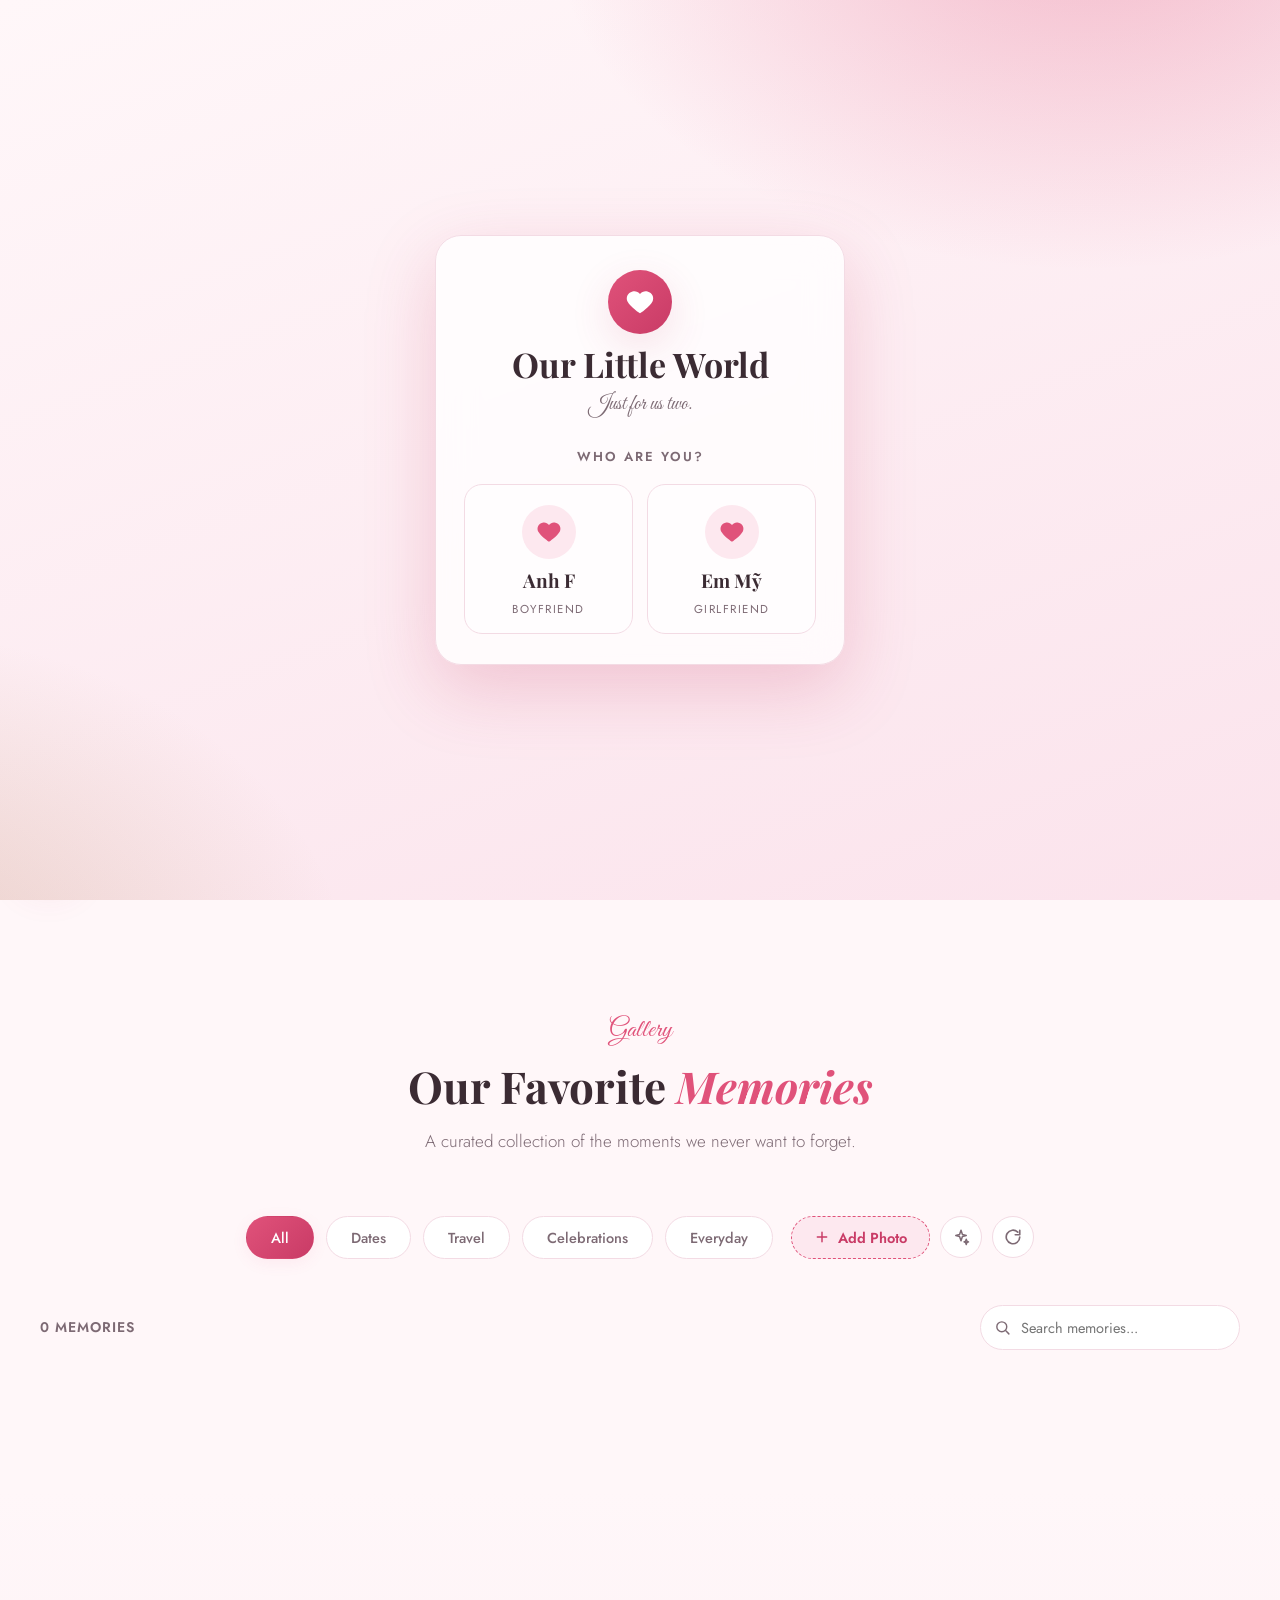
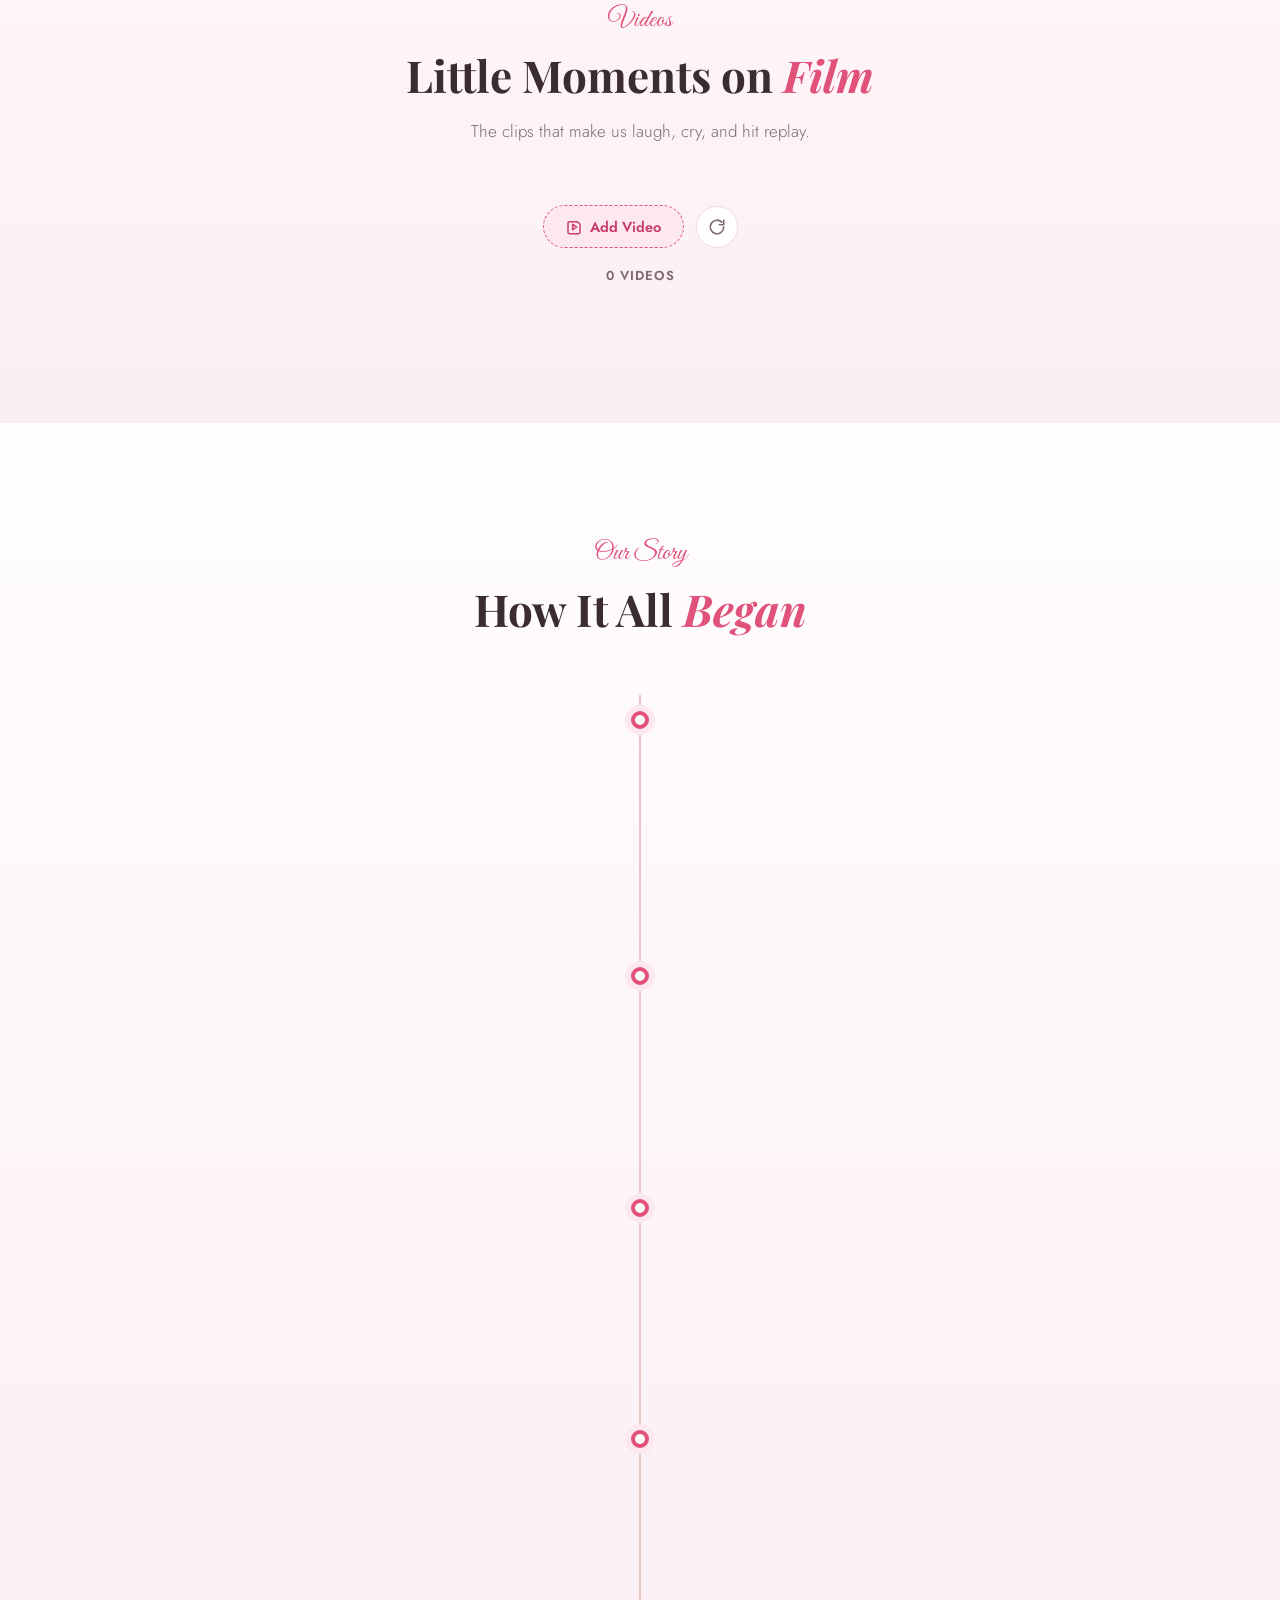
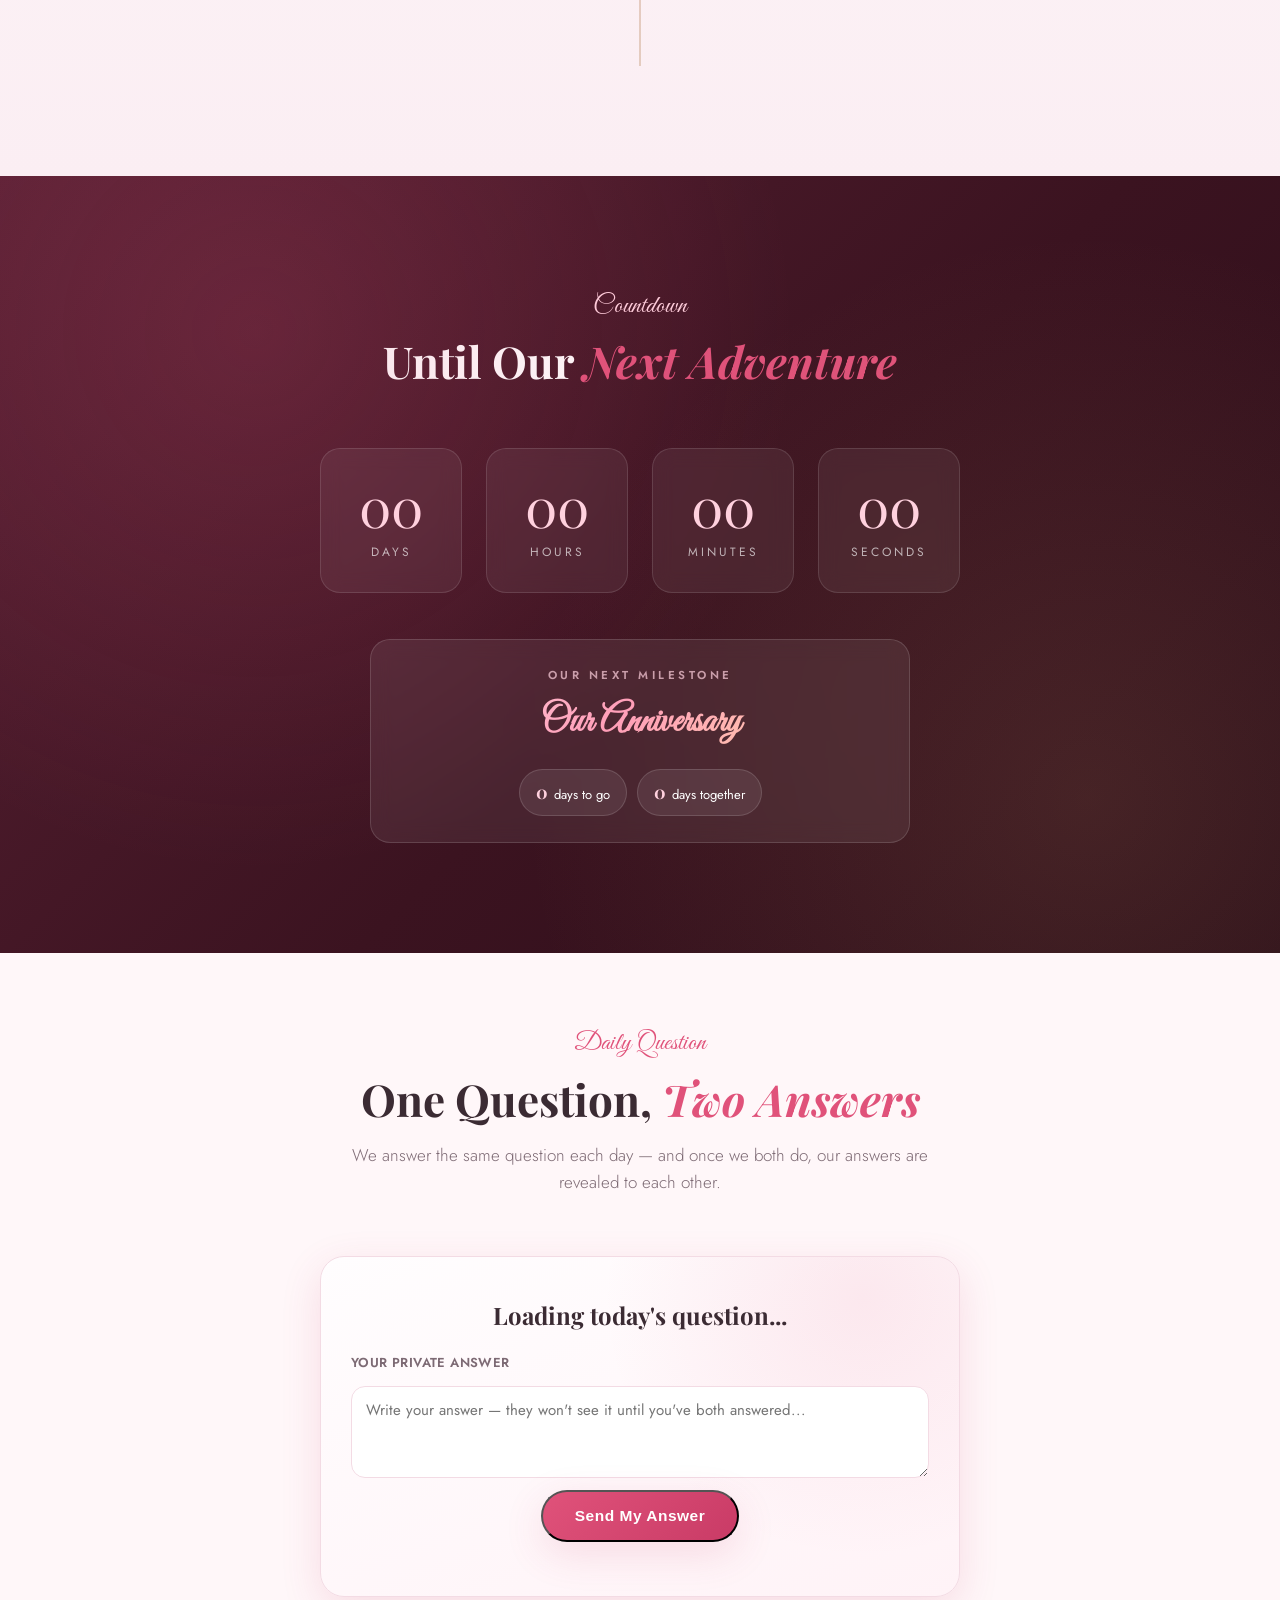
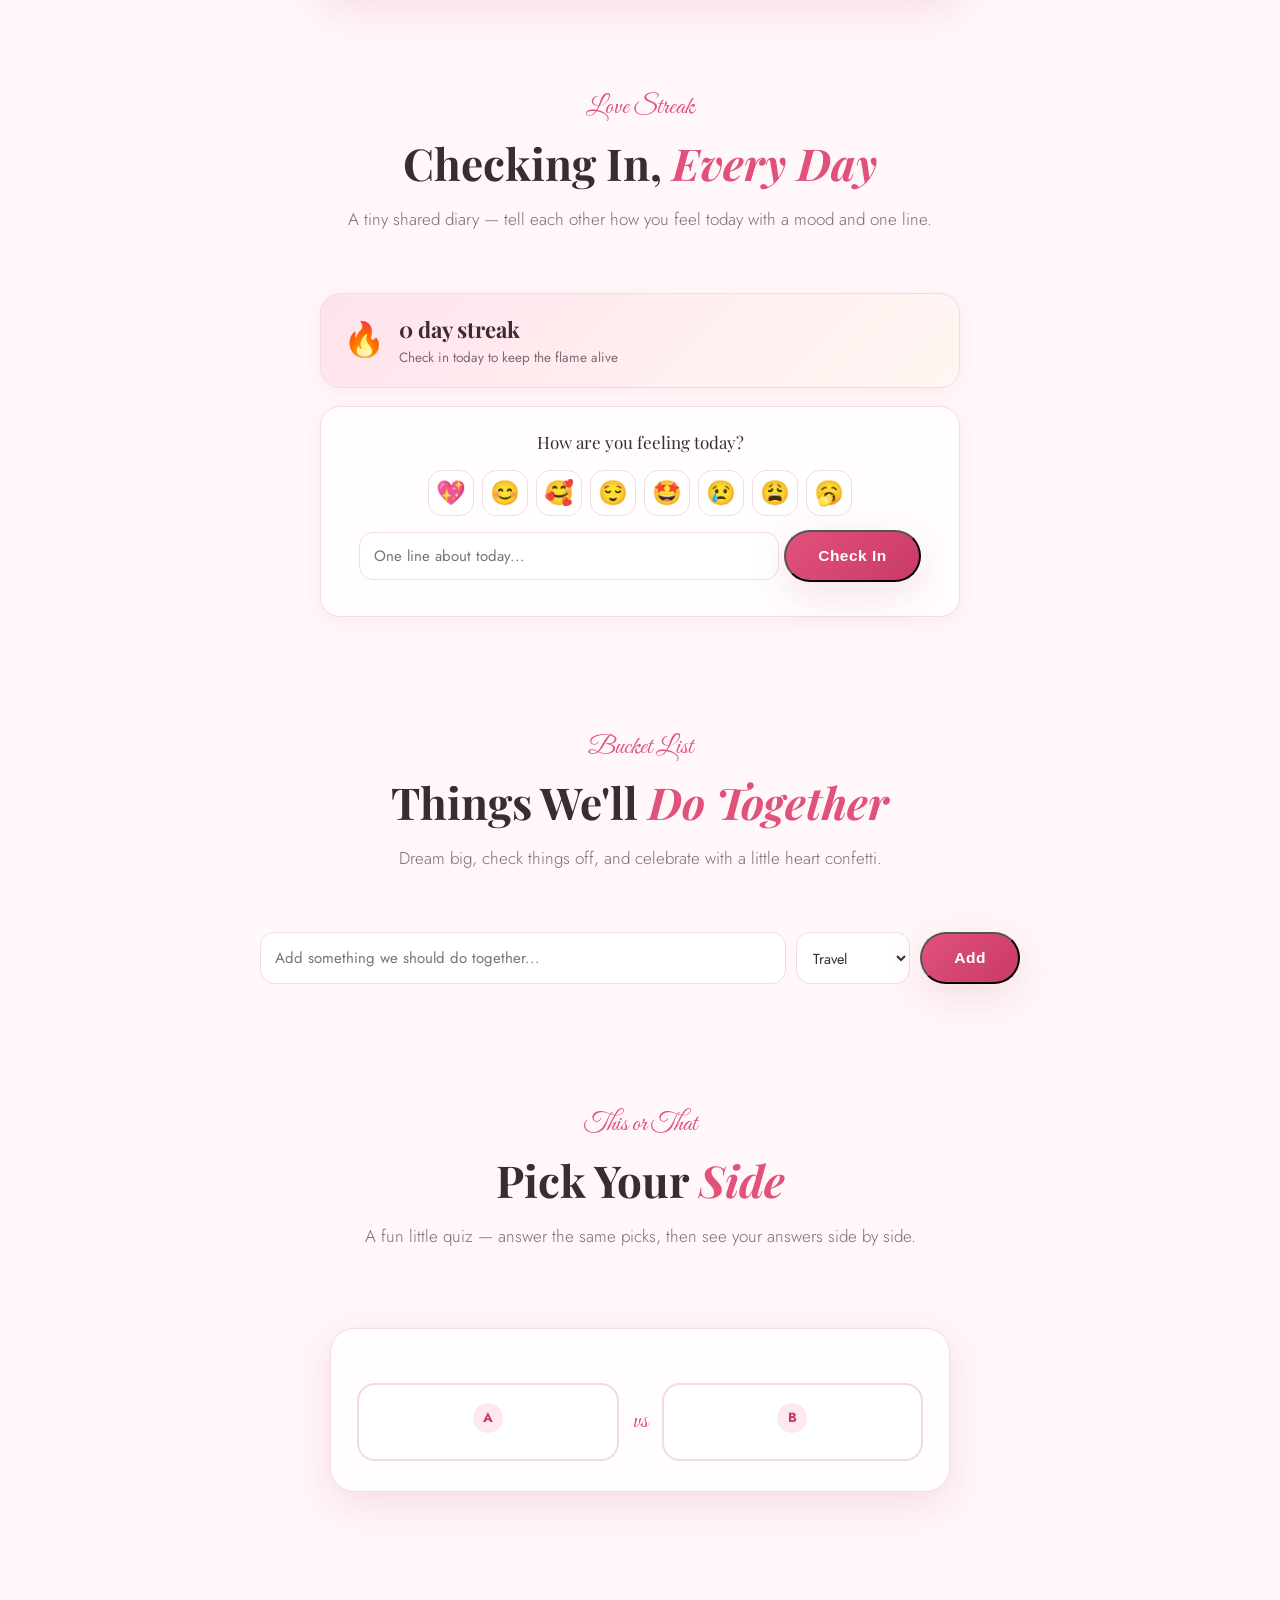
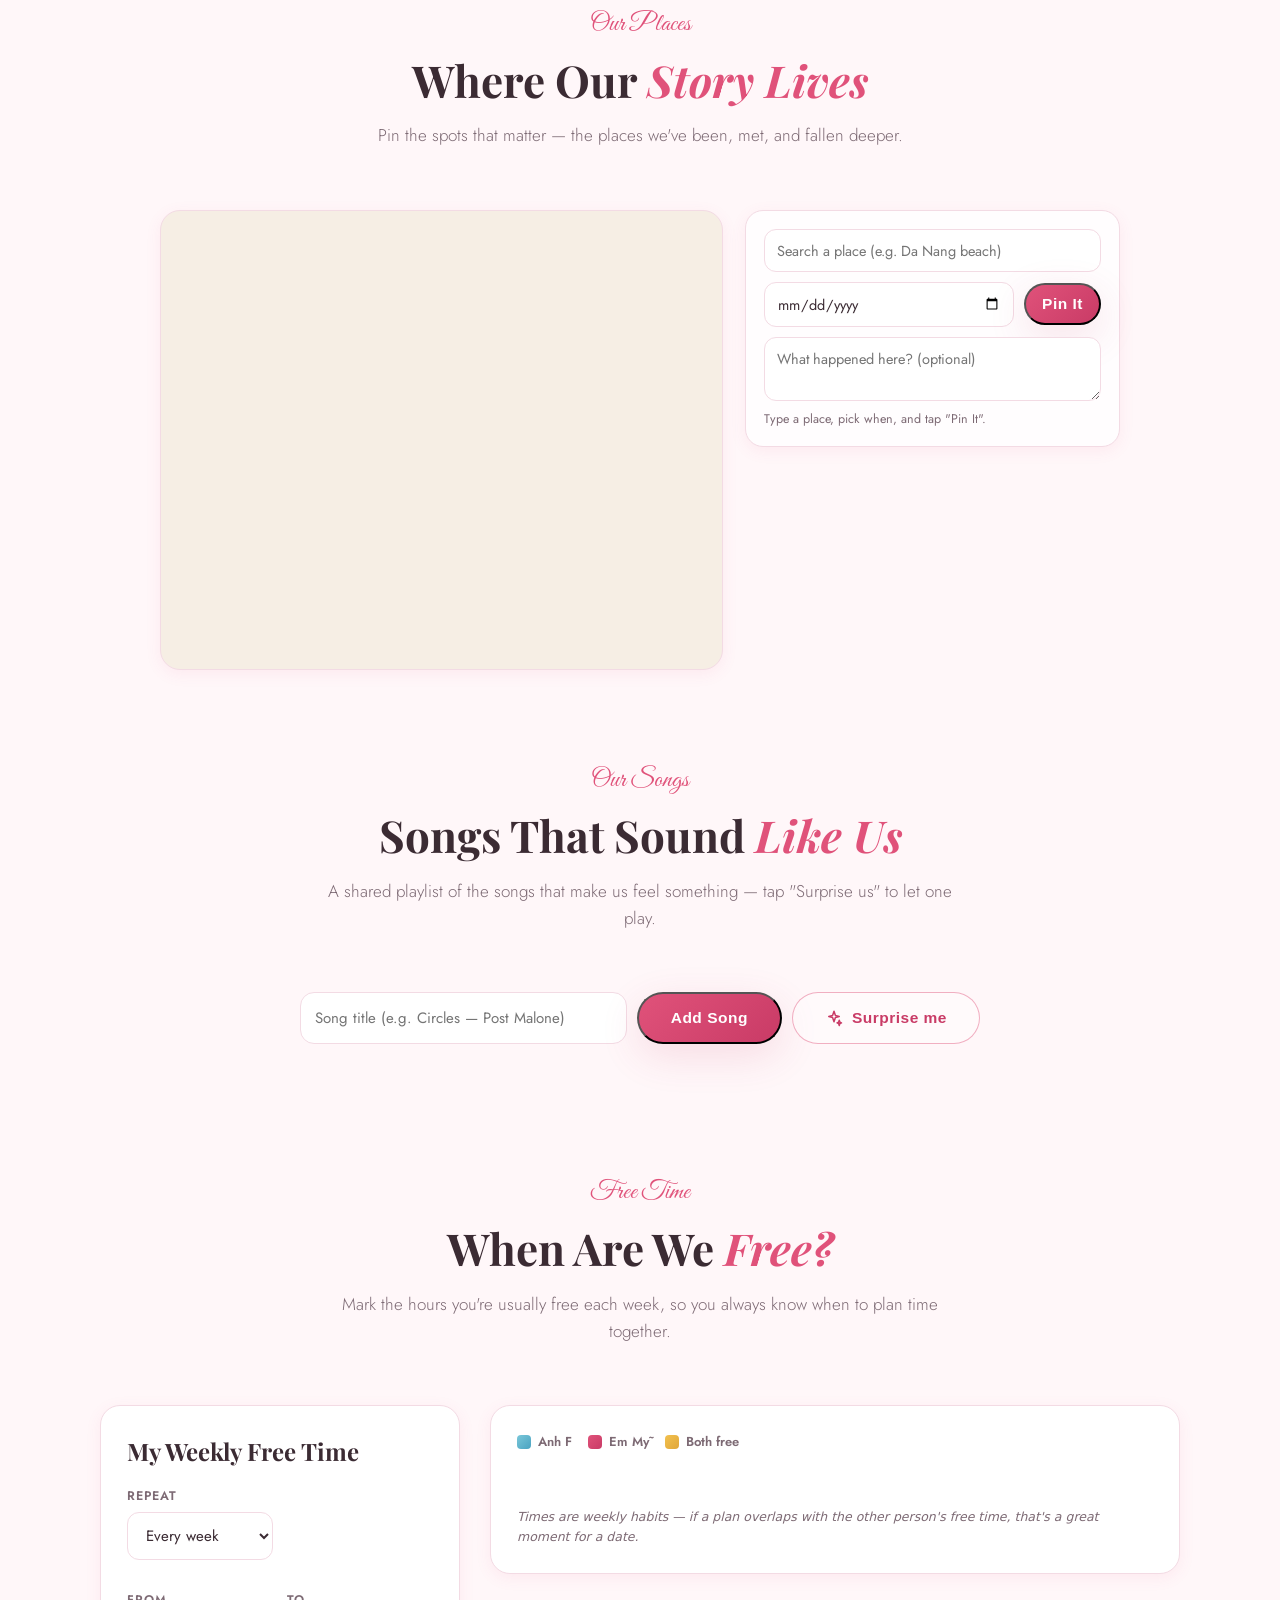
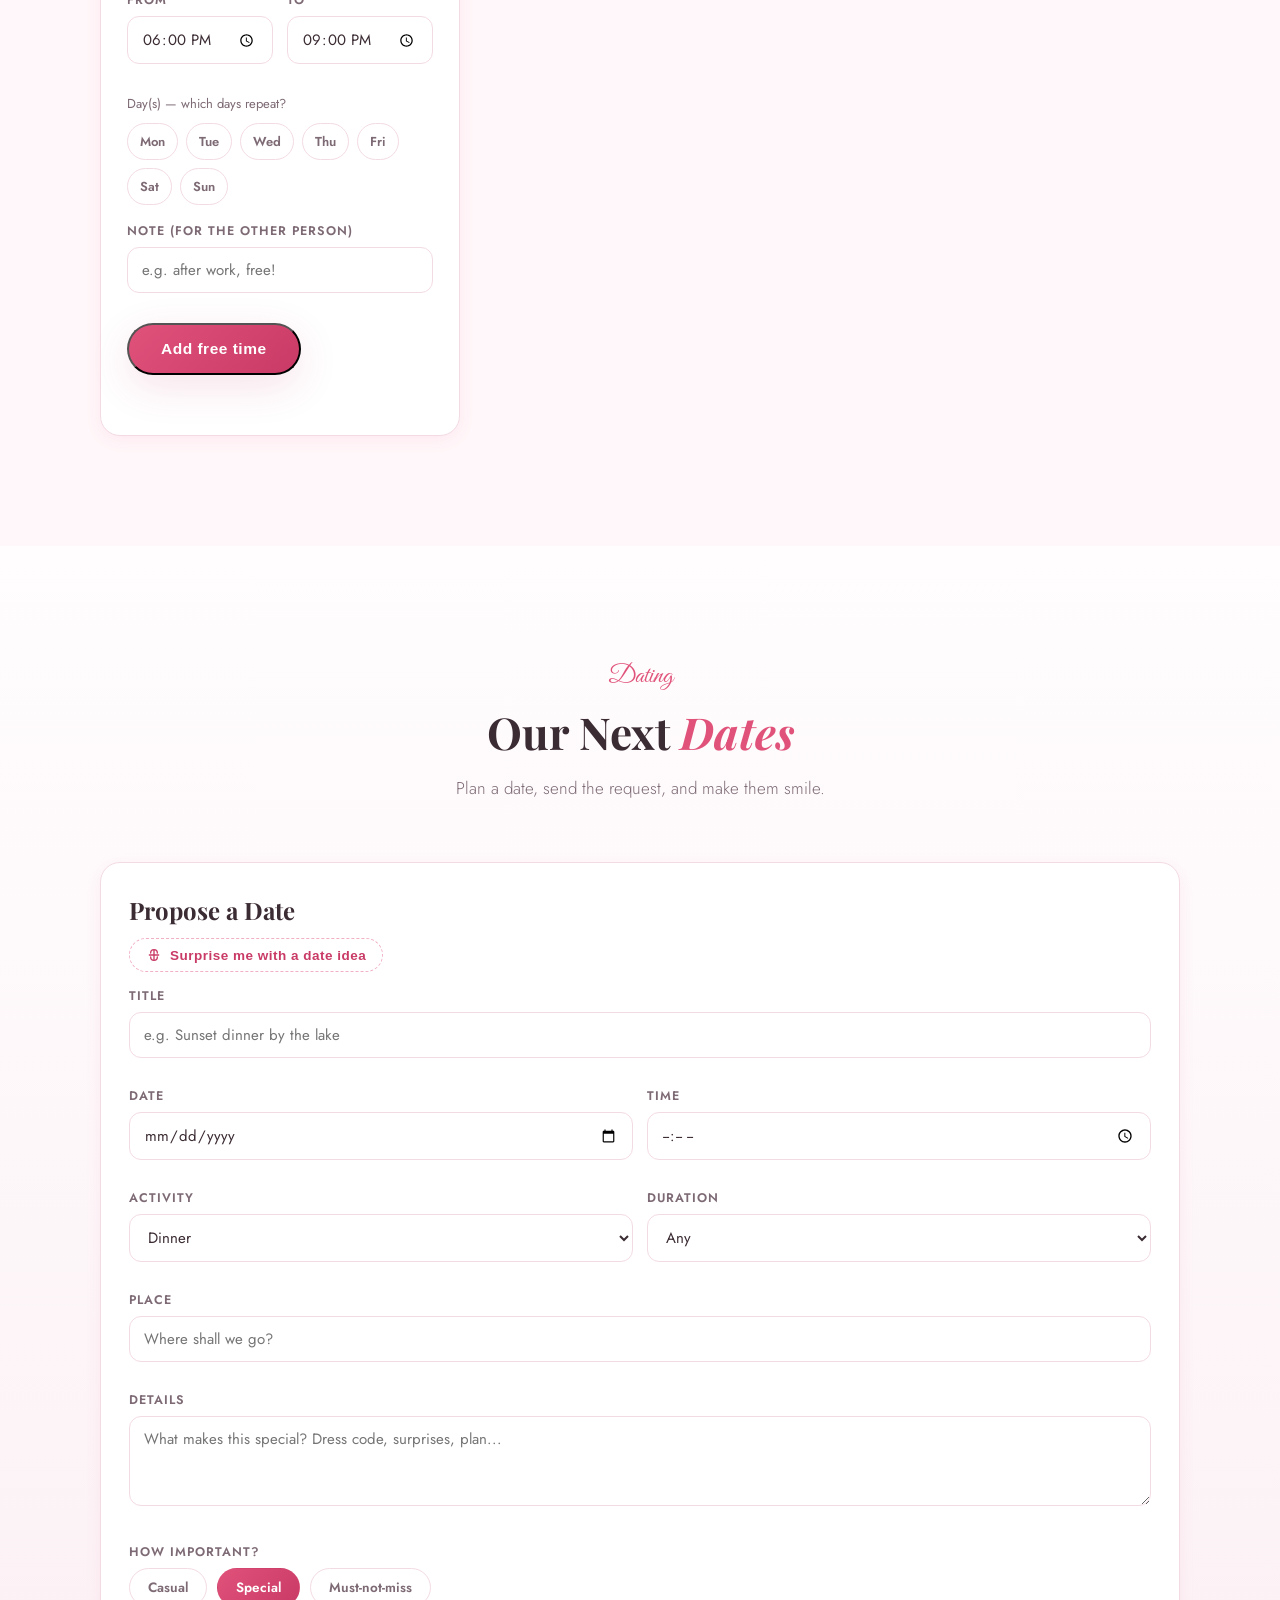
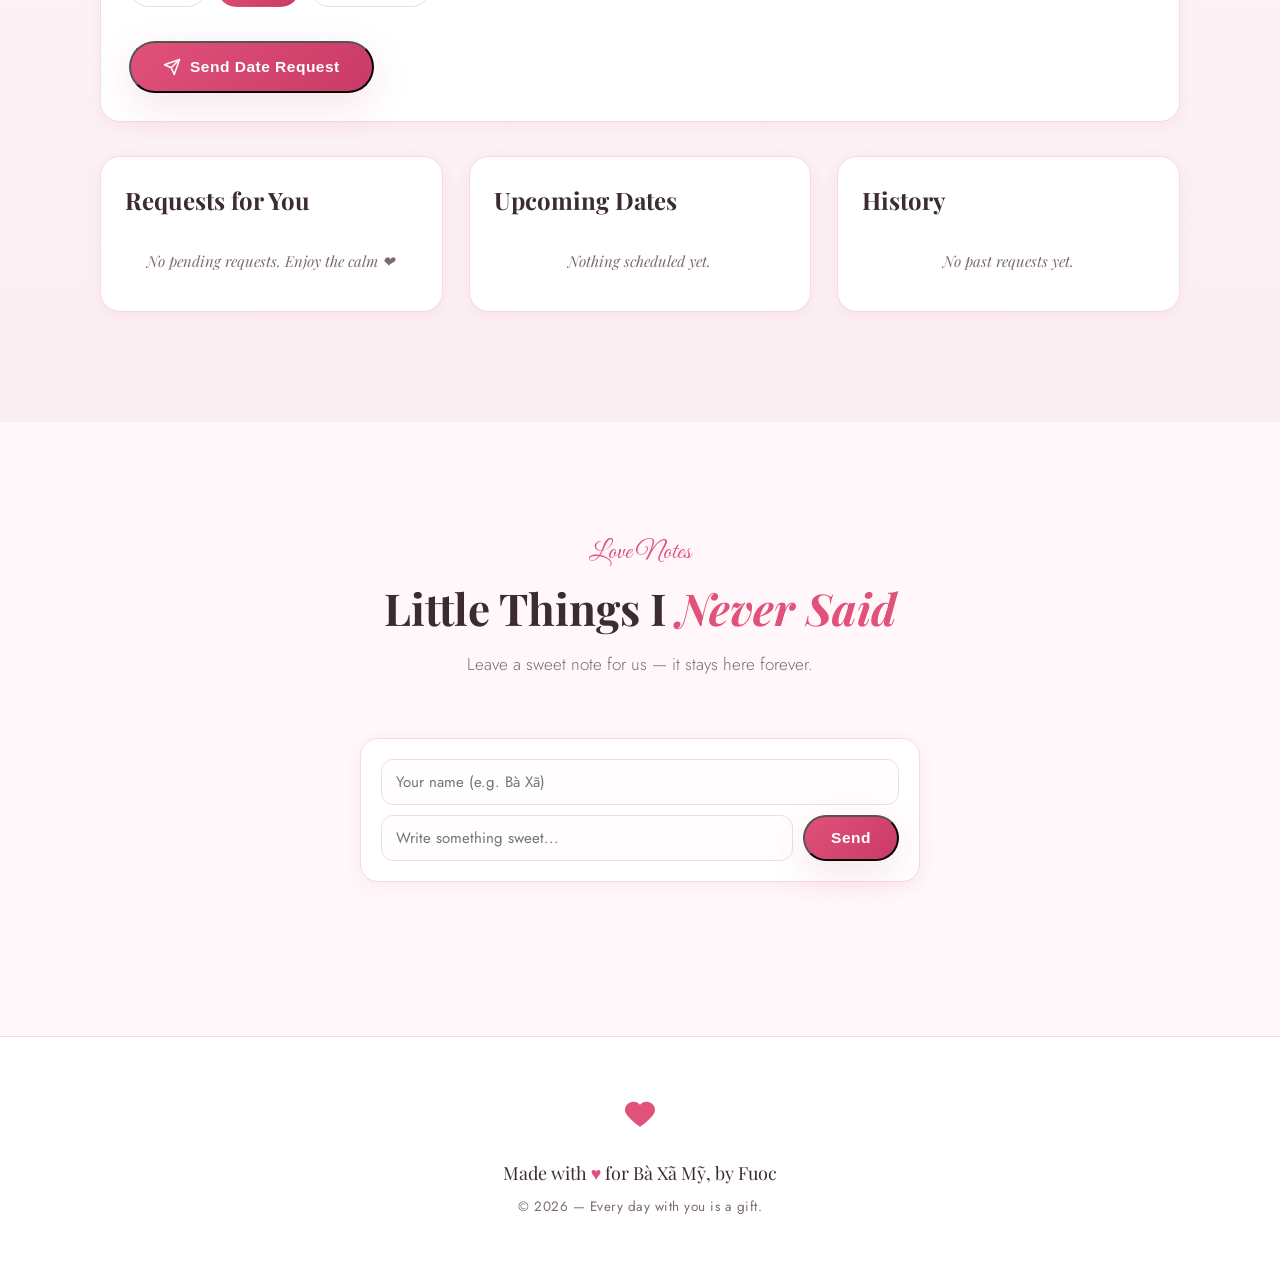
==== commit 4e397bdd: "Add Free Time schedule so you can see when the other is free" ====
--- a/index.html
+++ b/index.html
@@ -98,6 +98,7 @@
         <li><a href="#story">Our Story</a></li>
         <li><a href="#countdown">Countdown</a></li>
         <li><a href="#dates">Dates</a></li>
+        <li><a href="#freetime">Free Time</a></li>
         <li><a href="#messages">Love Notes</a></li>
       </ul>
       <div class="nav-chrome">
@@ -520,6 +521,75 @@
       </div>
 
       <div class="songs-list" id="songsList"></div>
+    </div>
+  </section>
+
+  <!-- Free Time Schedule -->
+  <section class="free-time" id="freetime">
+    <div class="section-head">
+      <p class="section-eyebrow">Free Time</p>
+      <h2 class="section-title">When Are We <span class="accent">Free?</span></h2>
+      <p class="section-sub">Mark the hours you're usually free each week, so you always know when to plan time together.</p>
+    </div>
+
+    <div class="free-time-offline" id="freeTimeOffline" hidden>
+      The Free Time schedule isn't connected yet — run supabase-free-time-setup.sql to switch it on.
+    </div>
+
+    <div class="free-time-wrap" id="freeTimeWrap">
+      <div class="ft-editor">
+        <h3 class="date-card-title">My Weekly Free Time</h3>
+        <form id="freeTimeForm" novalidate>
+          <div class="field-row">
+            <label class="field">
+              <span>Repeat</span>
+              <select id="ftRepeat">
+                <option value="weekly">Every week</option>
+                <option value="this-week">Just this week</option>
+              </select>
+            </label>
+          </div>
+          <div class="field-row">
+            <label class="field">
+              <span>From</span>
+              <input type="time" id="ftStart" value="18:00" required />
+            </label>
+            <label class="field">
+              <span>To</span>
+              <input type="time" id="ftEnd" value="21:00" required />
+            </label>
+          </div>
+          <div class="ft-days-wrap">
+            <p class="ft-week-hint">Day(s) — which days repeat?</p>
+            <div class="ft-days" id="ftDays">
+              <button type="button" class="ft-day-btn" data-day="1">Mon</button>
+              <button type="button" class="ft-day-btn" data-day="2">Tue</button>
+              <button type="button" class="ft-day-btn" data-day="3">Wed</button>
+              <button type="button" class="ft-day-btn" data-day="4">Thu</button>
+              <button type="button" class="ft-day-btn" data-day="5">Fri</button>
+              <button type="button" class="ft-day-btn" data-day="6">Sat</button>
+              <button type="button" class="ft-day-btn" data-day="0">Sun</button>
+            </div>
+          </div>
+          <label class="field">
+            <span>Note (for the other person)</span>
+            <input type="text" id="ftNote" maxlength="60" placeholder="e.g. after work, free!" autocomplete="off" />
+          </label>
+          <button class="btn btn-primary ft-add" id="ftAdd" type="submit">Add free time</button>
+          <p class="ft-status" id="ftStatus"></p>
+        </form>
+      </div>
+
+      <div class="ft-board">
+        <div class="ft-legend">
+          <span class="ft-legend-item boyfriend"><i></i>Anh F</span>
+          <span class="ft-legend-item girlfriend"><i></i>Em Mỹ</span>
+          <span class="ft-legend-item overlap"><i></i>Both free</span>
+        </div>
+        <div class="ft-mine" id="ftMine"></div>
+        <div class="ft-week" id="ftWeek"></div>
+        <p class="ft-tip">Times are weekly habits — if a plan overlaps with the other person's free time, that's a great moment for a date.</p>
+      </div>
     </div>
   </section>
 
--- a/css/styles.css
+++ b/css/styles.css
@@ -4949,3 +4949,236 @@
   }
 }
 
+/* ---------- Free Time schedule ---------- */
+.free-time {
+  background: var(--bg);
+  padding: 90px 0 110px;
+  scroll-margin-top: 78px;
+}
+.free-time-wrap {
+  max-width: 1080px;
+  margin: 0 auto;
+  display: grid;
+  grid-template-columns: 360px 1fr;
+  gap: 30px;
+  align-items: start;
+}
+.ft-editor {
+  background: var(--surface);
+  border: 1px solid var(--line);
+  border-radius: var(--radius);
+  box-shadow: var(--shadow-sm);
+  padding: 26px;
+}
+.ft-editor form {
+  display: flex;
+  flex-direction: column;
+  gap: 16px;
+}
+.ft-days {
+  display: flex;
+  flex-wrap: wrap;
+  gap: 8px;
+}
+.ft-day-btn {
+  padding: 8px 12px;
+  border-radius: 999px;
+  border: 1.5px solid var(--line);
+  background: var(--surface);
+  color: var(--ink-soft);
+  font-family: var(--font-sans);
+  font-size: 13px;
+  font-weight: 600;
+  cursor: pointer;
+  transition: all 0.25s var(--ease);
+}
+.ft-day-btn:hover {
+  border-color: var(--primary);
+  color: var(--primary-dark);
+}
+.ft-day-btn.active {
+  background: linear-gradient(135deg, var(--primary), var(--primary-dark));
+  color: #fff;
+  border-color: transparent;
+}
+.ft-week-hint {
+  font-size: 13px;
+  color: var(--ink-soft);
+  margin-bottom: 8px;
+}
+.ft-add {
+  align-self: flex-start;
+}
+.ft-status {
+  font-size: 13.5px;
+  color: var(--primary-dark);
+  min-height: 18px;
+}
+.ft-board {
+  background: var(--surface);
+  border: 1px solid var(--line);
+  border-radius: var(--radius);
+  box-shadow: var(--shadow-sm);
+  padding: 26px;
+  display: flex;
+  flex-direction: column;
+  gap: 18px;
+}
+.ft-legend {
+  display: flex;
+  flex-wrap: wrap;
+  gap: 16px;
+  font-size: 13px;
+  color: var(--ink-soft);
+  font-weight: 600;
+}
+.ft-legend-item {
+  display: inline-flex;
+  align-items: center;
+  gap: 7px;
+}
+.ft-legend-item i {
+  width: 14px;
+  height: 14px;
+  border-radius: 4px;
+  display: inline-block;
+}
+.ft-legend-item.boyfriend i {
+  background: linear-gradient(135deg, #7ac7d9, #4aa3c1);
+}
+.ft-legend-item.girlfriend i {
+  background: linear-gradient(135deg, var(--primary), var(--primary-dark));
+}
+.ft-legend-item.overlap i {
+  background: linear-gradient(135deg, #f2c14e, #e0a63a);
+}
+.ft-week {
+  display: flex;
+  flex-direction: column;
+  gap: 14px;
+}
+.ft-day-row {
+  display: grid;
+  grid-template-columns: 46px 1fr;
+  gap: 12px;
+  align-items: center;
+}
+.ft-day-name {
+  font-family: var(--font-serif);
+  font-weight: 600;
+  color: var(--ink);
+  font-size: 15px;
+}
+.ft-timeline {
+  position: relative;
+  display: flex;
+  flex-direction: column;
+  gap: 4px;
+}
+.ft-lane {
+  position: relative;
+  height: 24px;
+  border-radius: 8px;
+  background: var(--bg-soft);
+  border: 1px solid var(--line);
+  overflow: hidden;
+}
+.ft-block {
+  position: absolute;
+  top: 2px;
+  bottom: 2px;
+  border-radius: 6px;
+  display: flex;
+  align-items: center;
+  padding: 0 8px;
+  white-space: nowrap;
+  overflow: hidden;
+}
+.ft-block span {
+  font-size: 11px;
+  font-weight: 600;
+  color: #fff;
+  text-shadow: 0 1px 2px rgba(0, 0, 0, 0.18);
+}
+.ft-block.boyfriend {
+  background: linear-gradient(135deg, #7ac7d9, #4aa3c1);
+}
+.ft-block.girlfriend {
+  background: linear-gradient(135deg, var(--primary), var(--primary-dark));
+}
+.ft-block.overlap {
+  background: linear-gradient(135deg, #f2c14e, #e0a63a);
+  z-index: 2;
+}
+.ft-empty {
+  font-size: 12px;
+  color: var(--line);
+  padding-left: 6px;
+}
+.ft-mine {
+  display: flex;
+  flex-direction: column;
+  gap: 8px;
+}
+.ft-mine-label {
+  font-family: var(--font-serif);
+  font-weight: 600;
+  color: var(--ink);
+}
+.ft-mine-empty {
+  font-size: 13.5px;
+  color: var(--ink-soft);
+  font-style: italic;
+}
+.ft-mine-list {
+  display: flex;
+  flex-wrap: wrap;
+  gap: 8px;
+}
+.ft-chip {
+  display: inline-flex;
+  align-items: center;
+  gap: 8px;
+  padding: 7px 10px 7px 14px;
+  border-radius: 999px;
+  background: var(--primary-soft);
+  border: 1px solid var(--line);
+  font-size: 13px;
+  color: var(--ink);
+  font-weight: 500;
+}
+.ft-chip-del {
+  border: none;
+  background: transparent;
+  color: var(--primary-dark);
+  font-size: 16px;
+  line-height: 1;
+  cursor: pointer;
+  padding: 0 2px;
+  border-radius: 50%;
+}
+.ft-chip-del:hover {
+  background: rgba(224, 82, 122, 0.15);
+}
+.ft-tip {
+  font-size: 12.5px;
+  color: var(--ink-soft);
+  font-style: italic;
+  margin: 0;
+}
+.free-time-offline {
+  max-width: 640px;
+  margin: 0 auto;
+  color: var(--ink-soft);
+  background: var(--accent-soft);
+  border: 1px dashed var(--accent);
+  border-radius: 12px;
+  padding: 14px 18px;
+  font-size: 14px;
+}
+@media (max-width: 900px) {
+  .free-time-wrap {
+    grid-template-columns: 1fr;
+  }
+}
+
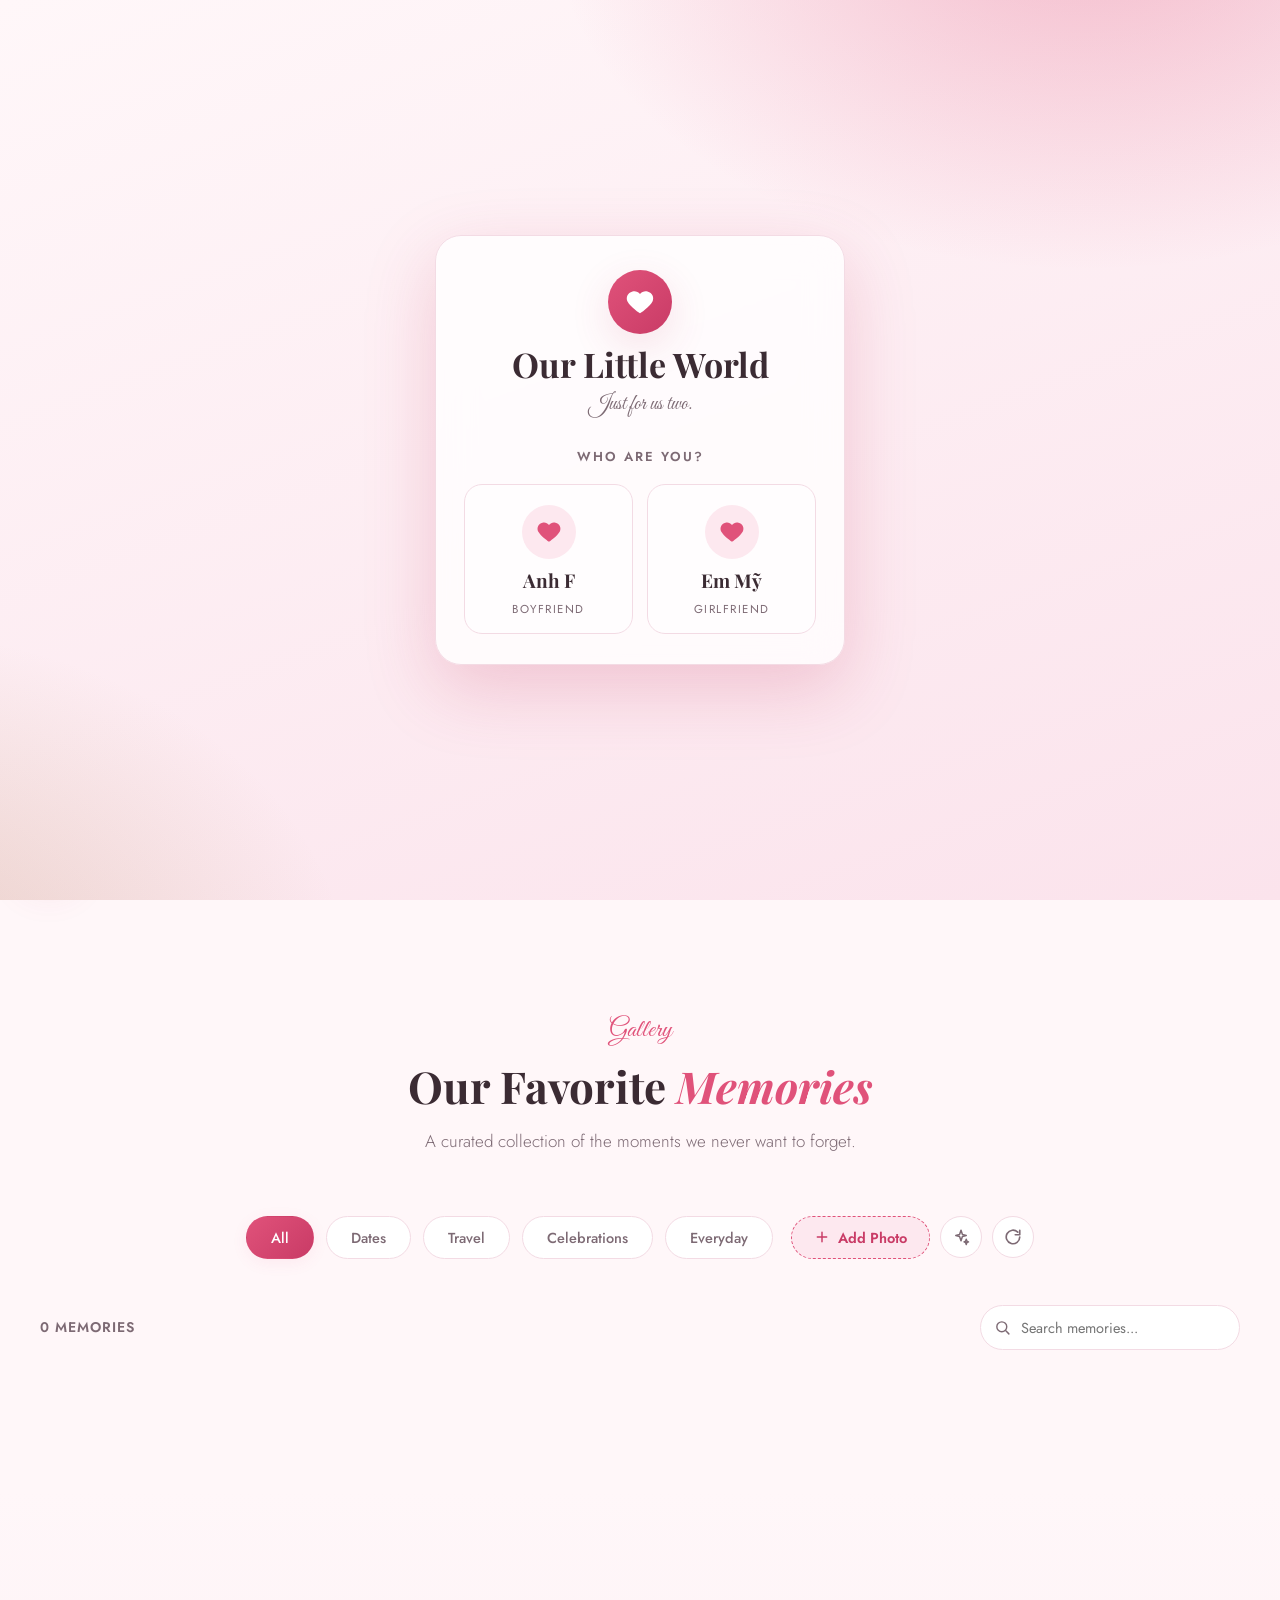
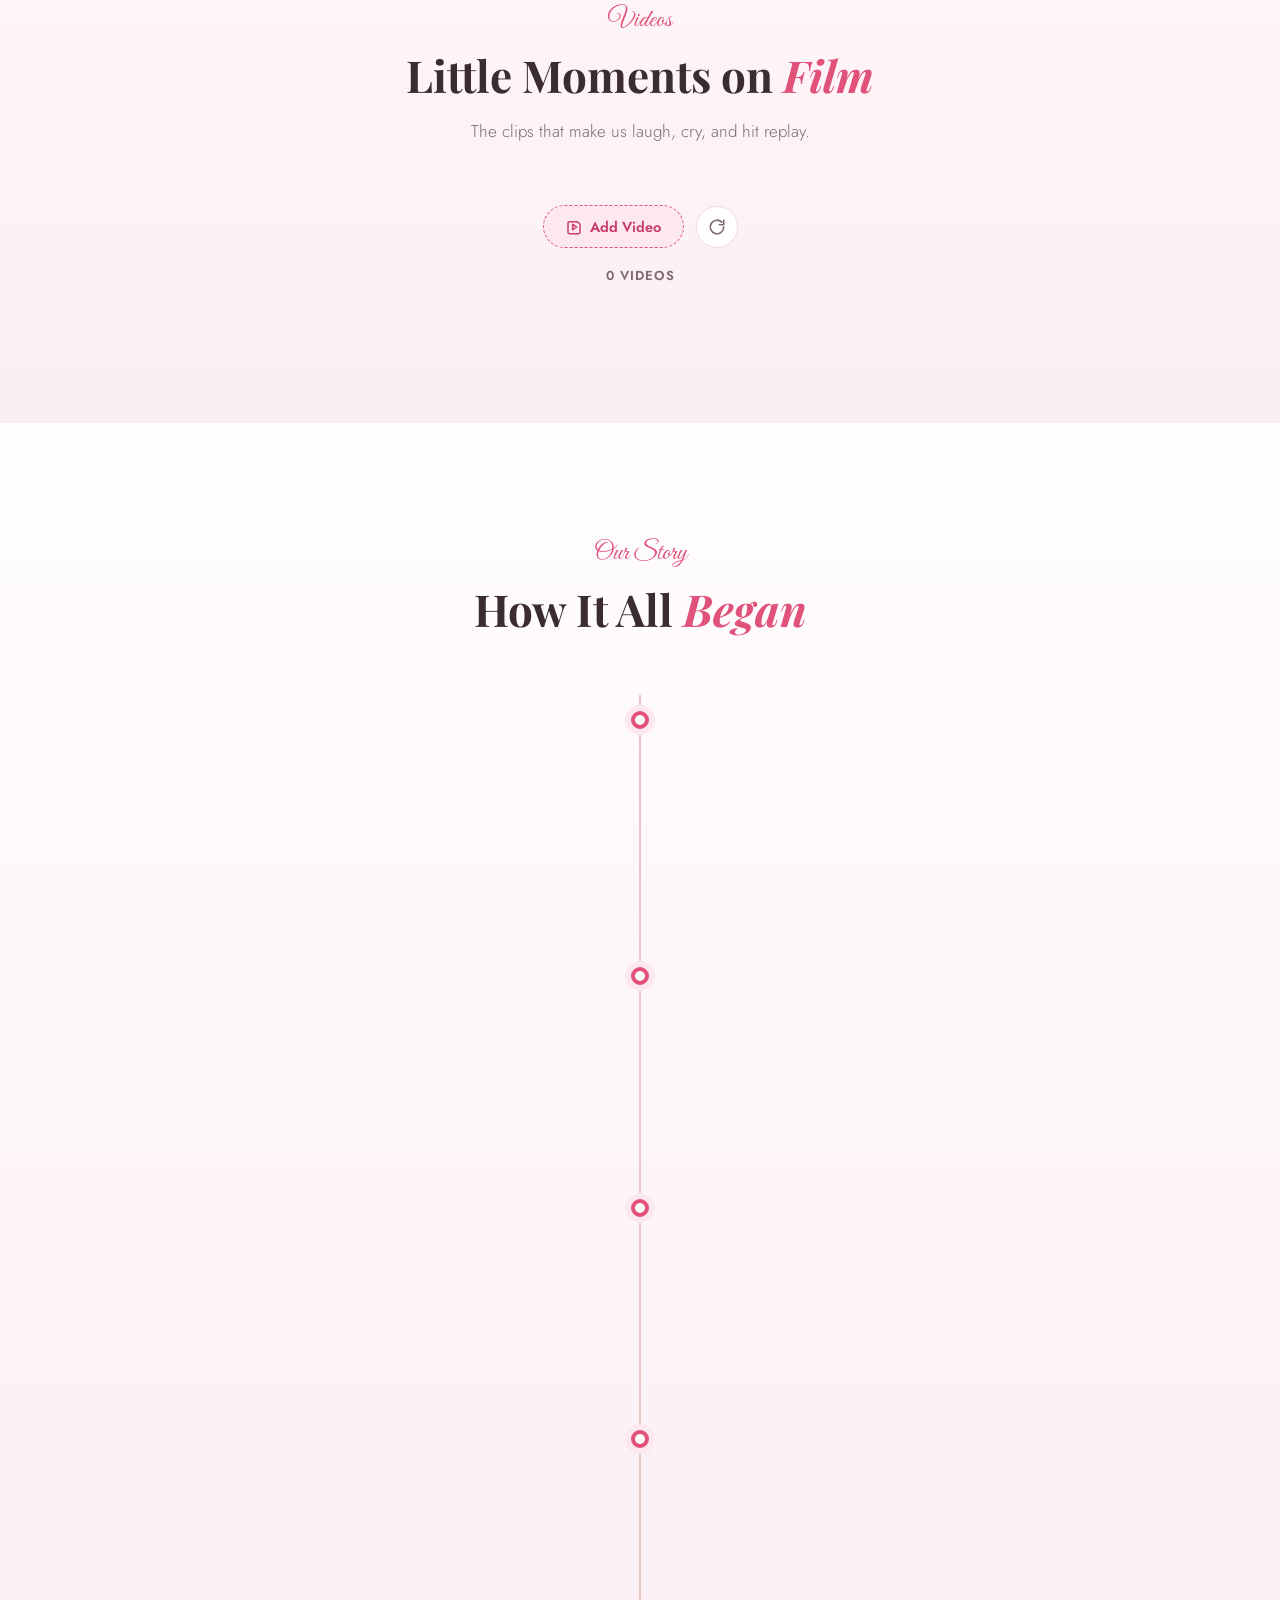
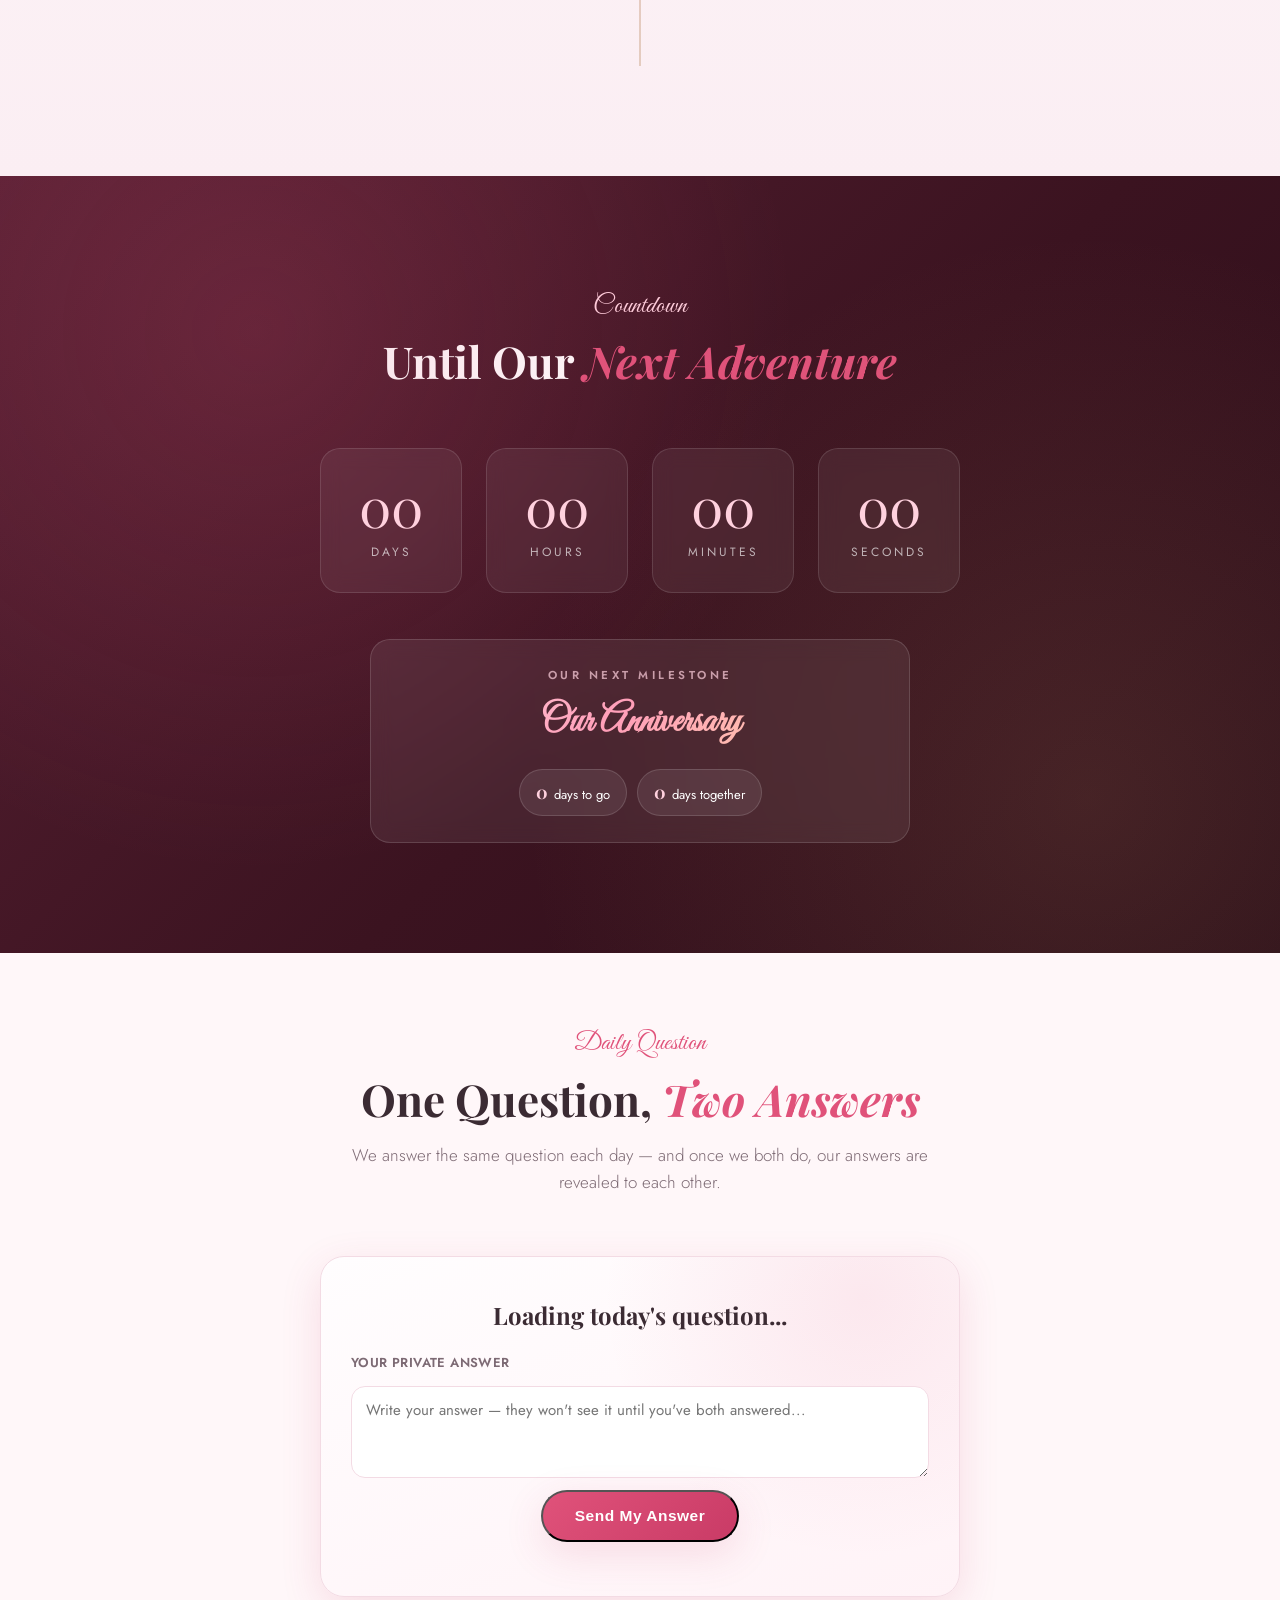
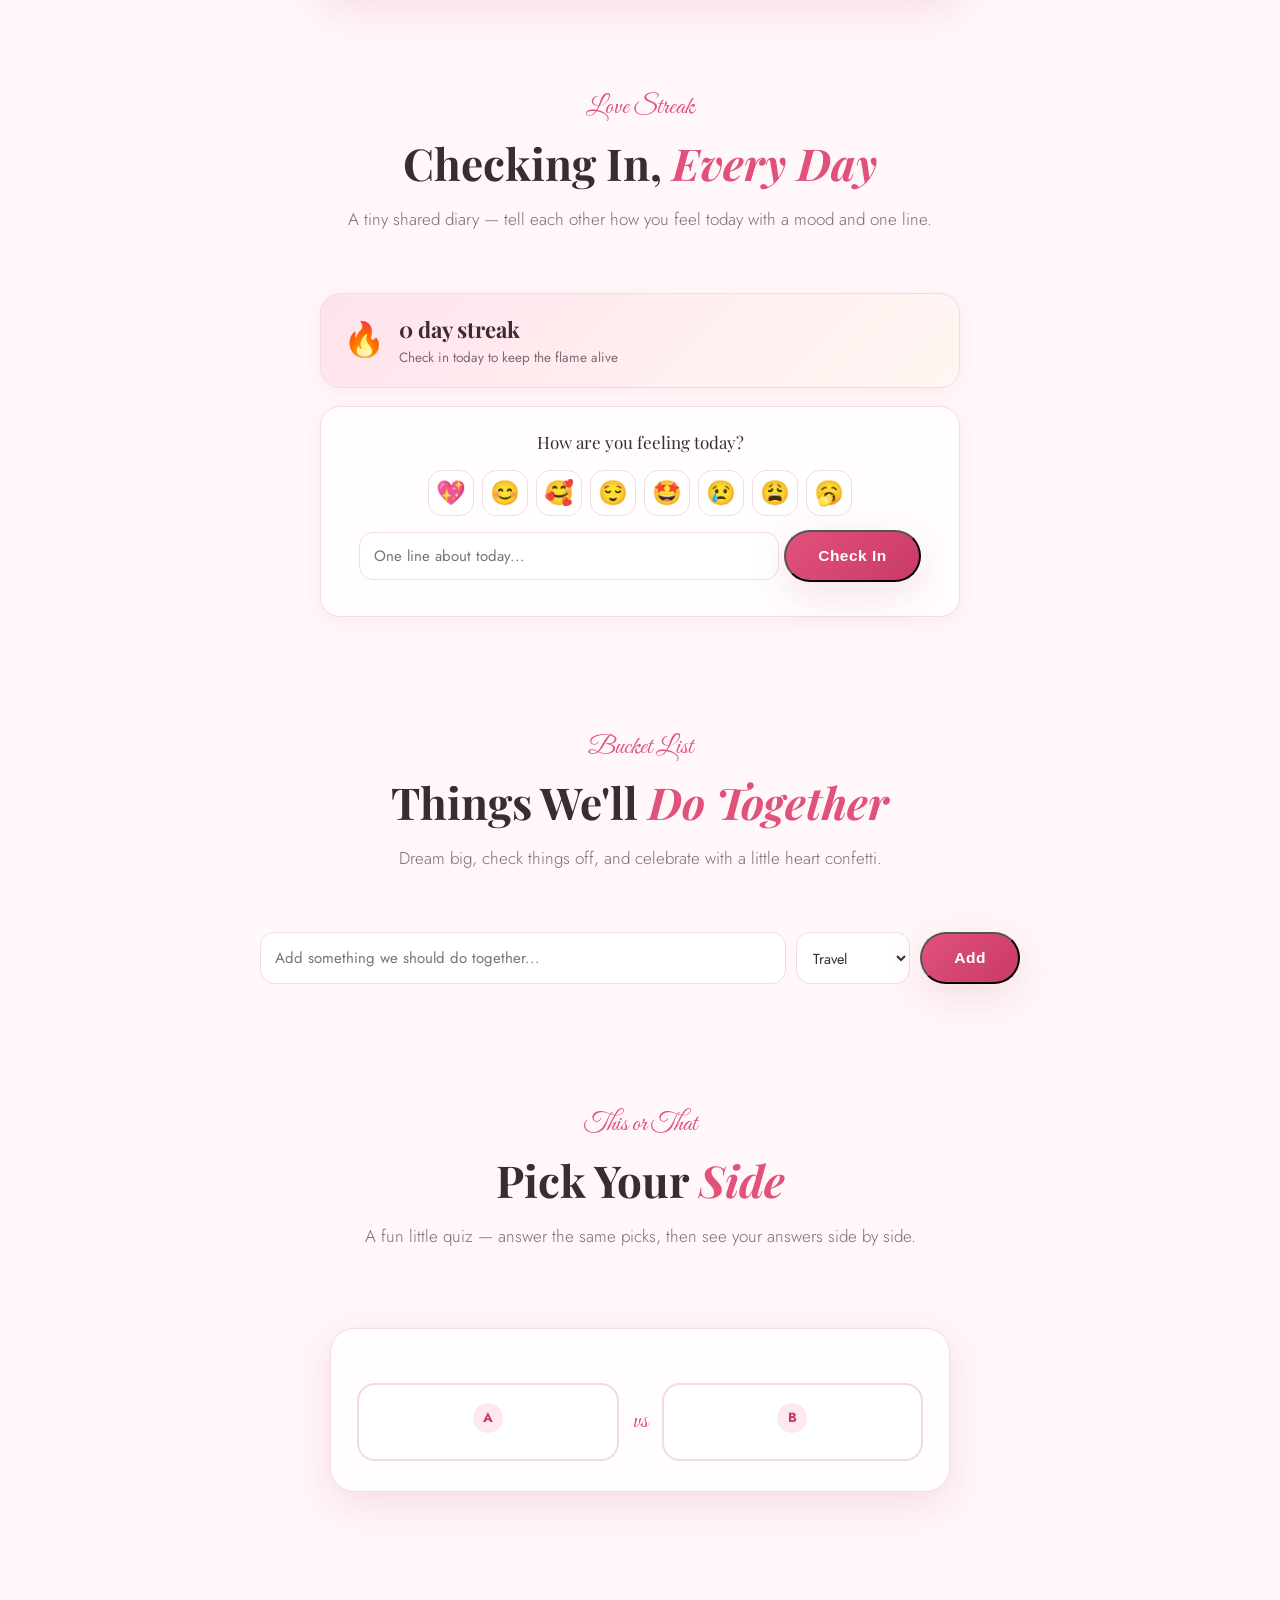
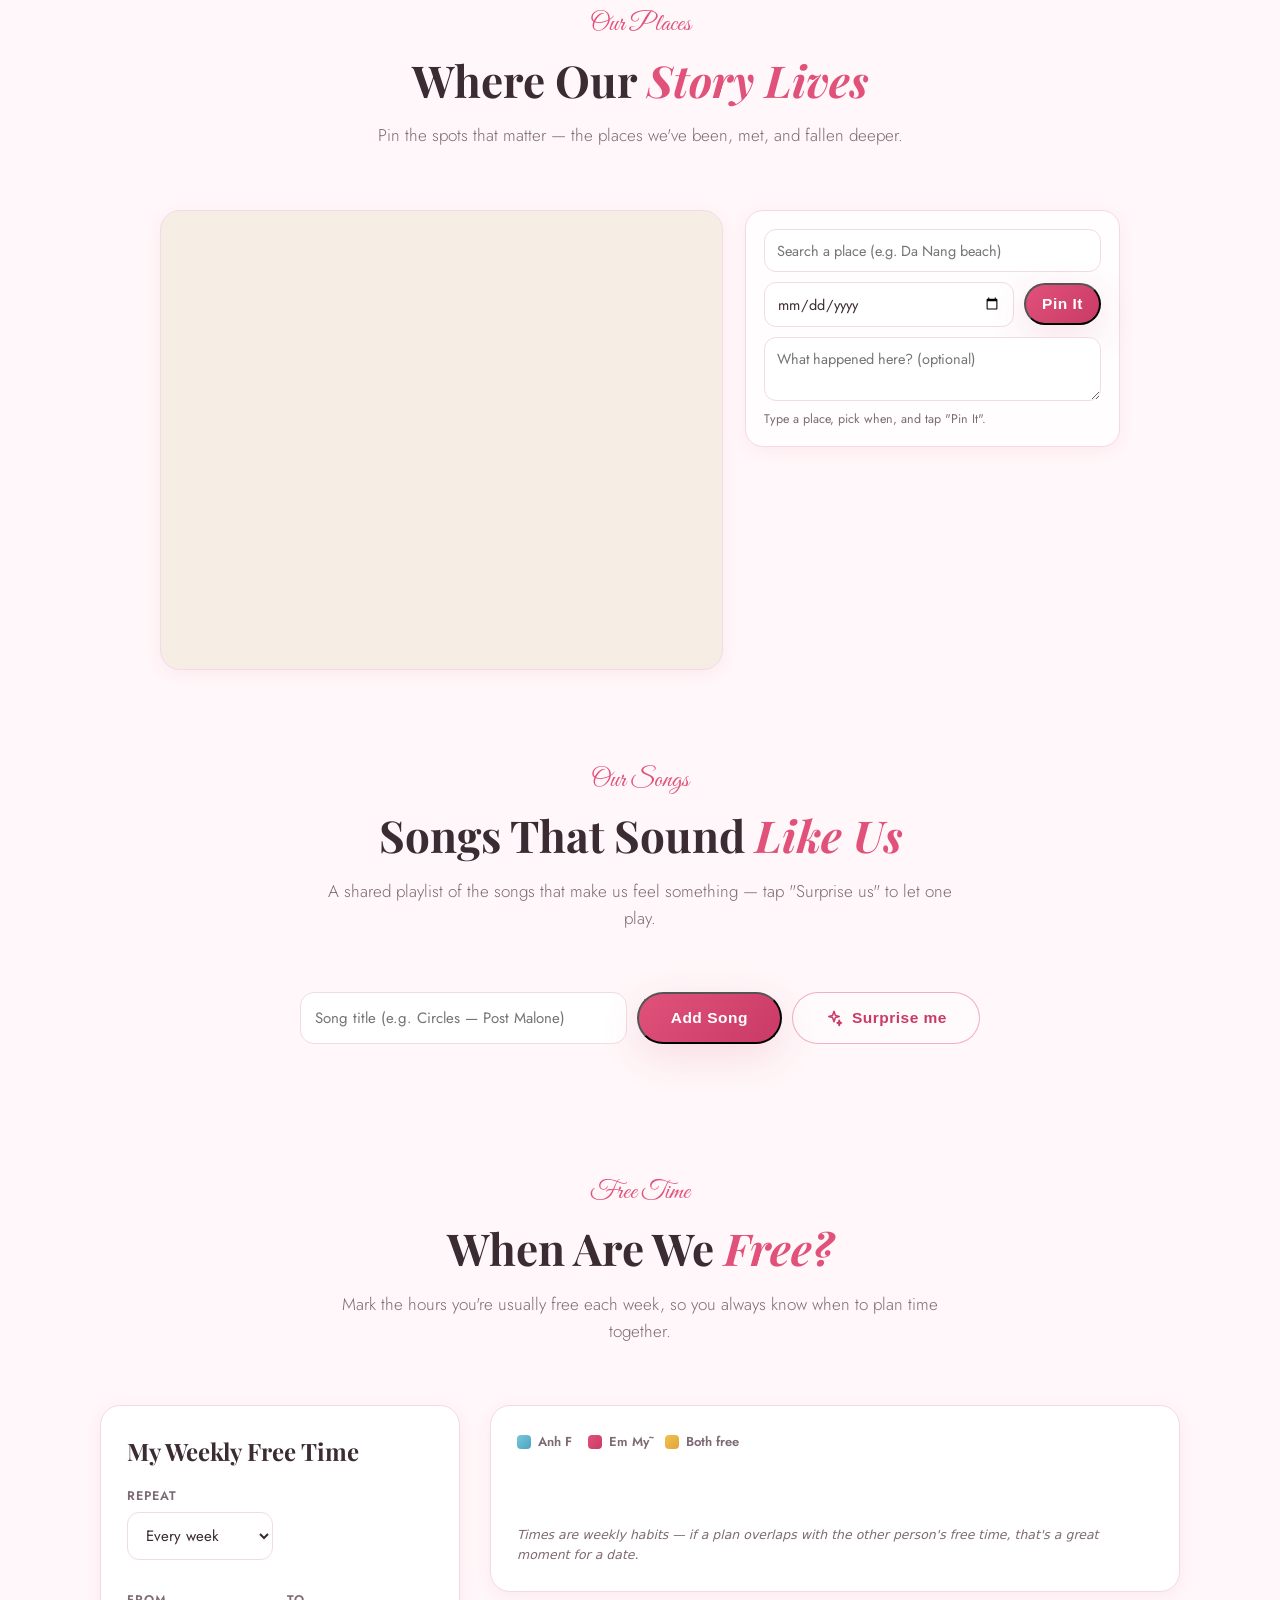
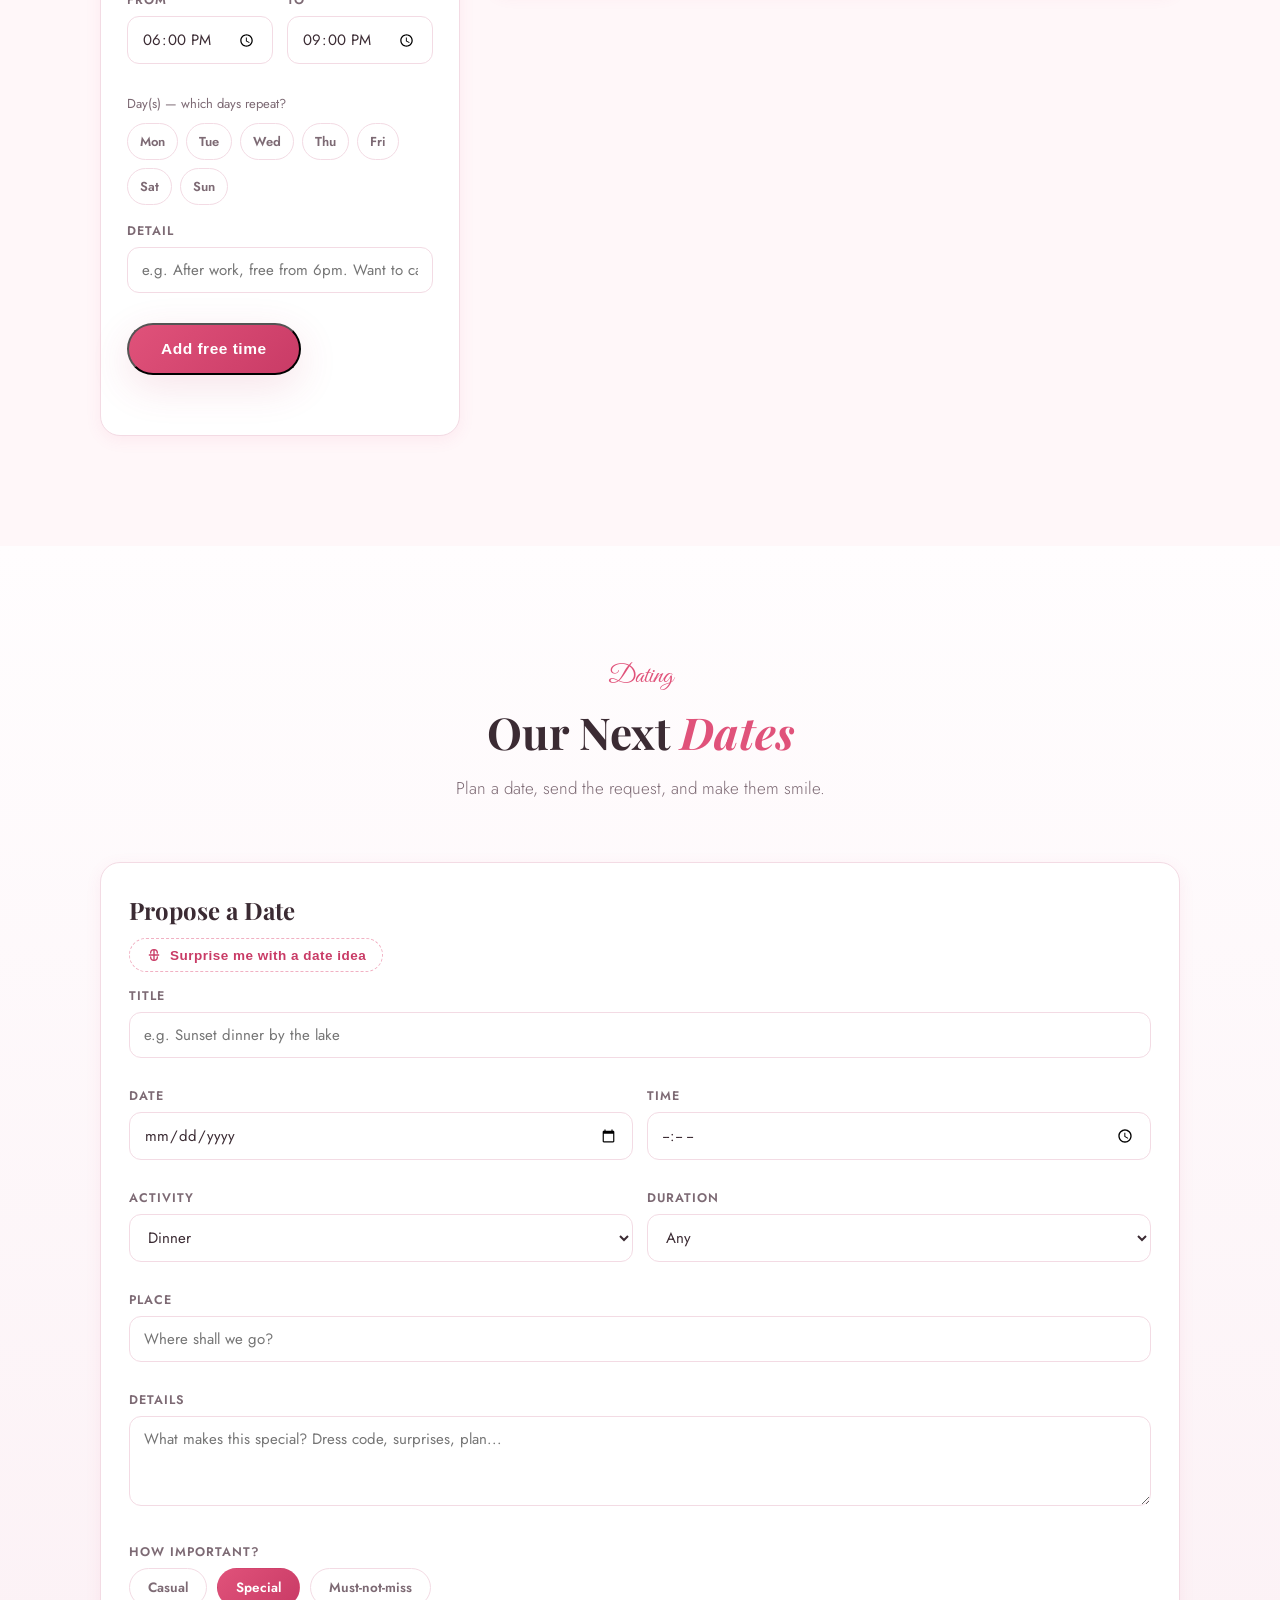
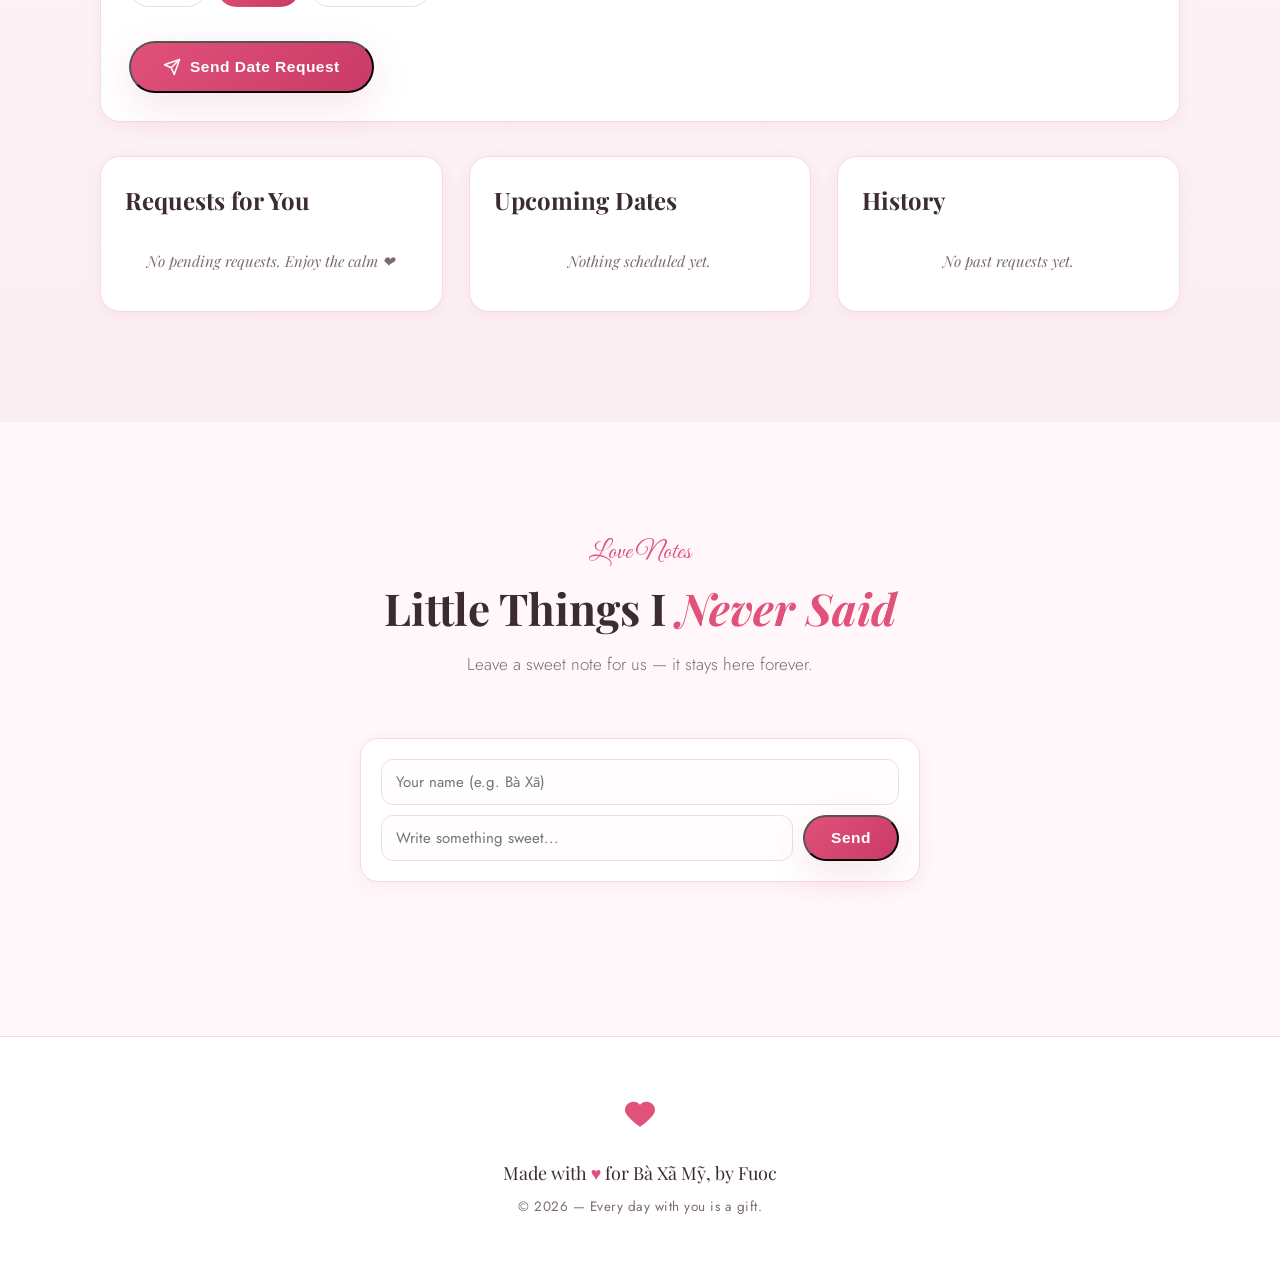
==== commit 600071b1: "Fix mobile nav drawer, add one-off dates and details to Free Time" ====
--- a/index.html
+++ b/index.html
@@ -126,6 +126,7 @@
         </button>
       </div>
     </nav>
+    <div class="nav-backdrop" id="navBackdrop"></div>
   </header>
 
   <!-- Hero -->
@@ -546,7 +547,12 @@
               <select id="ftRepeat">
                 <option value="weekly">Every week</option>
                 <option value="this-week">Just this week</option>
+                <option value="date">On a specific date</option>
               </select>
+            </label>
+            <label class="field" id="ftDateField" hidden>
+              <span>Date</span>
+              <input type="date" id="ftDate" />
             </label>
           </div>
           <div class="field-row">
@@ -559,7 +565,7 @@
               <input type="time" id="ftEnd" value="21:00" required />
             </label>
           </div>
-          <div class="ft-days-wrap">
+          <div class="ft-days-wrap" id="ftDaysWrap">
             <p class="ft-week-hint">Day(s) — which days repeat?</p>
             <div class="ft-days" id="ftDays">
               <button type="button" class="ft-day-btn" data-day="1">Mon</button>
@@ -572,8 +578,8 @@
             </div>
           </div>
           <label class="field">
-            <span>Note (for the other person)</span>
-            <input type="text" id="ftNote" maxlength="60" placeholder="e.g. after work, free!" autocomplete="off" />
+            <span>Detail</span>
+            <input type="text" id="ftNote" maxlength="140" placeholder="e.g. After work, free from 6pm. Want to call?" autocomplete="off" />
           </label>
           <button class="btn btn-primary ft-add" id="ftAdd" type="submit">Add free time</button>
           <p class="ft-status" id="ftStatus"></p>
@@ -587,6 +593,7 @@
           <span class="ft-legend-item overlap"><i></i>Both free</span>
         </div>
         <div class="ft-mine" id="ftMine"></div>
+        <div class="ft-one-off" id="ftOneOff"></div>
         <div class="ft-week" id="ftWeek"></div>
         <p class="ft-tip">Times are weekly habits — if a plan overlaps with the other person's free time, that's a great moment for a date.</p>
       </div>
--- a/css/styles.css
+++ b/css/styles.css
@@ -2516,22 +2516,52 @@
     width: min(76vw, 320px);
     background: var(--bg-soft);
     flex-direction: column;
-    justify-content: center;
+    justify-content: flex-start;
     align-items: center;
-    gap: 34px;
+    gap: 22px;
+    padding-top: calc(72px + env(safe-area-inset-top));
+    padding-bottom: calc(24px + env(safe-area-inset-bottom));
+    overflow-y: auto;
+    overscroll-behavior: contain;
+    -webkit-overflow-scrolling: touch;
     box-shadow: -20px 0 60px rgba(201, 59, 102, 0.14);
     transform: translateX(100%);
     transition: transform 0.5s var(--ease);
     border-left: 1px solid var(--line);
+    z-index: 901;
   }
   .nav-links.open {
     transform: translateX(0);
   }
   .nav-links a {
-    font-size: 19px;
+    font-size: 17px;
+    padding: 6px 10px;
+  }
+  .nav-links a::after {
+    bottom: -2px;
+  }
+  .nav-backdrop {
+    display: none;
+    position: fixed;
+    inset: 0;
+    top: 0;
+    left: 0;
+    right: 0;
+    bottom: 0;
+    z-index: 899;
+    background: rgba(59, 43, 51, 0.35);
+    backdrop-filter: blur(2px);
+    -webkit-backdrop-filter: blur(2px);
+    opacity: 0;
+    transition: opacity 0.4s var(--ease);
+  }
+  .nav-backdrop.show {
+    display: block;
+    opacity: 1;
   }
   .nav-toggle {
     display: flex;
+    z-index: 902;
   }
   .timeline-item,
   .timeline-item:nth-child(odd),
@@ -5120,6 +5150,11 @@
   flex-direction: column;
   gap: 8px;
 }
+.ft-one-off {
+  display: flex;
+  flex-direction: column;
+  gap: 8px;
+}
 .ft-mine-label {
   font-family: var(--font-serif);
   font-weight: 600;
@@ -5146,6 +5181,14 @@
   font-size: 13px;
   color: var(--ink);
   font-weight: 500;
+}
+.ft-chip.ft-chip-bf {
+  background: #e8f4f8;
+  border-color: #bcdcea;
+}
+.ft-chip.ft-chip-gf {
+  background: var(--primary-soft);
+  border-color: var(--line);
 }
 .ft-chip-del {
   border: none;
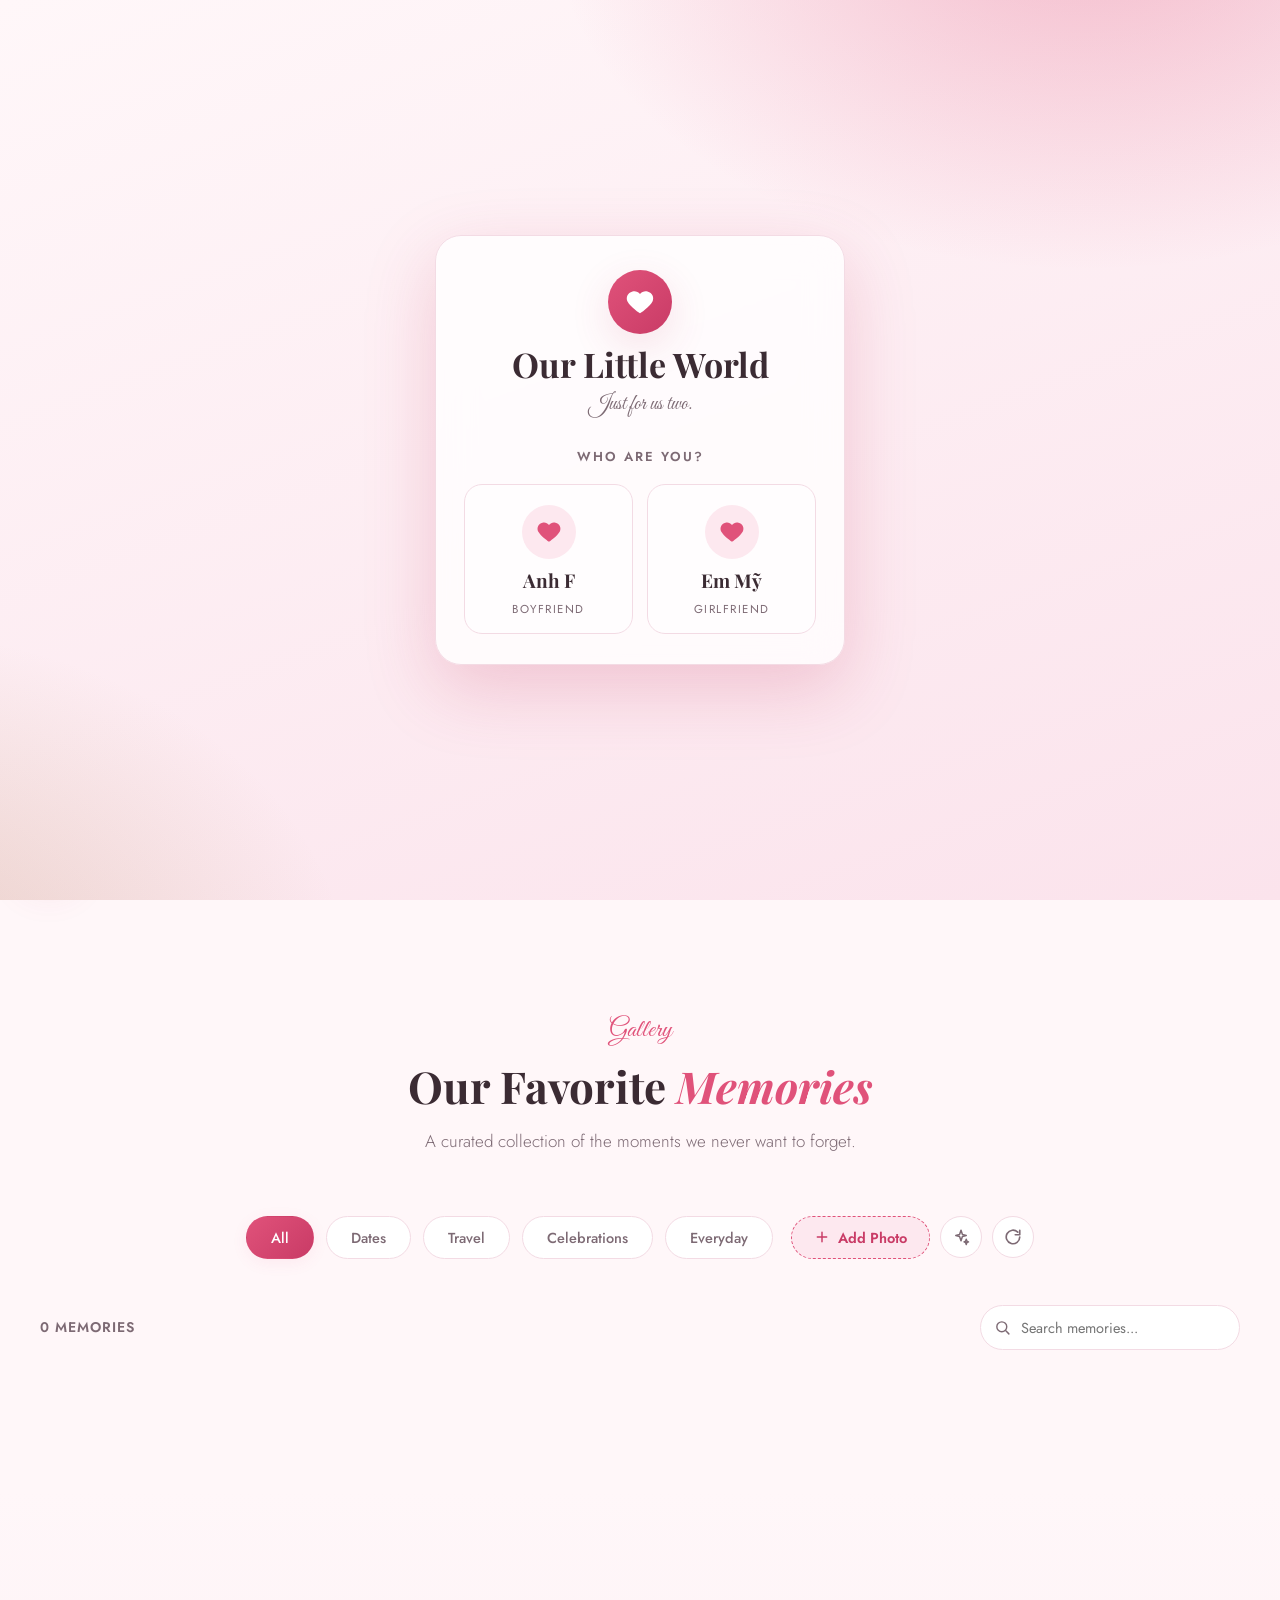
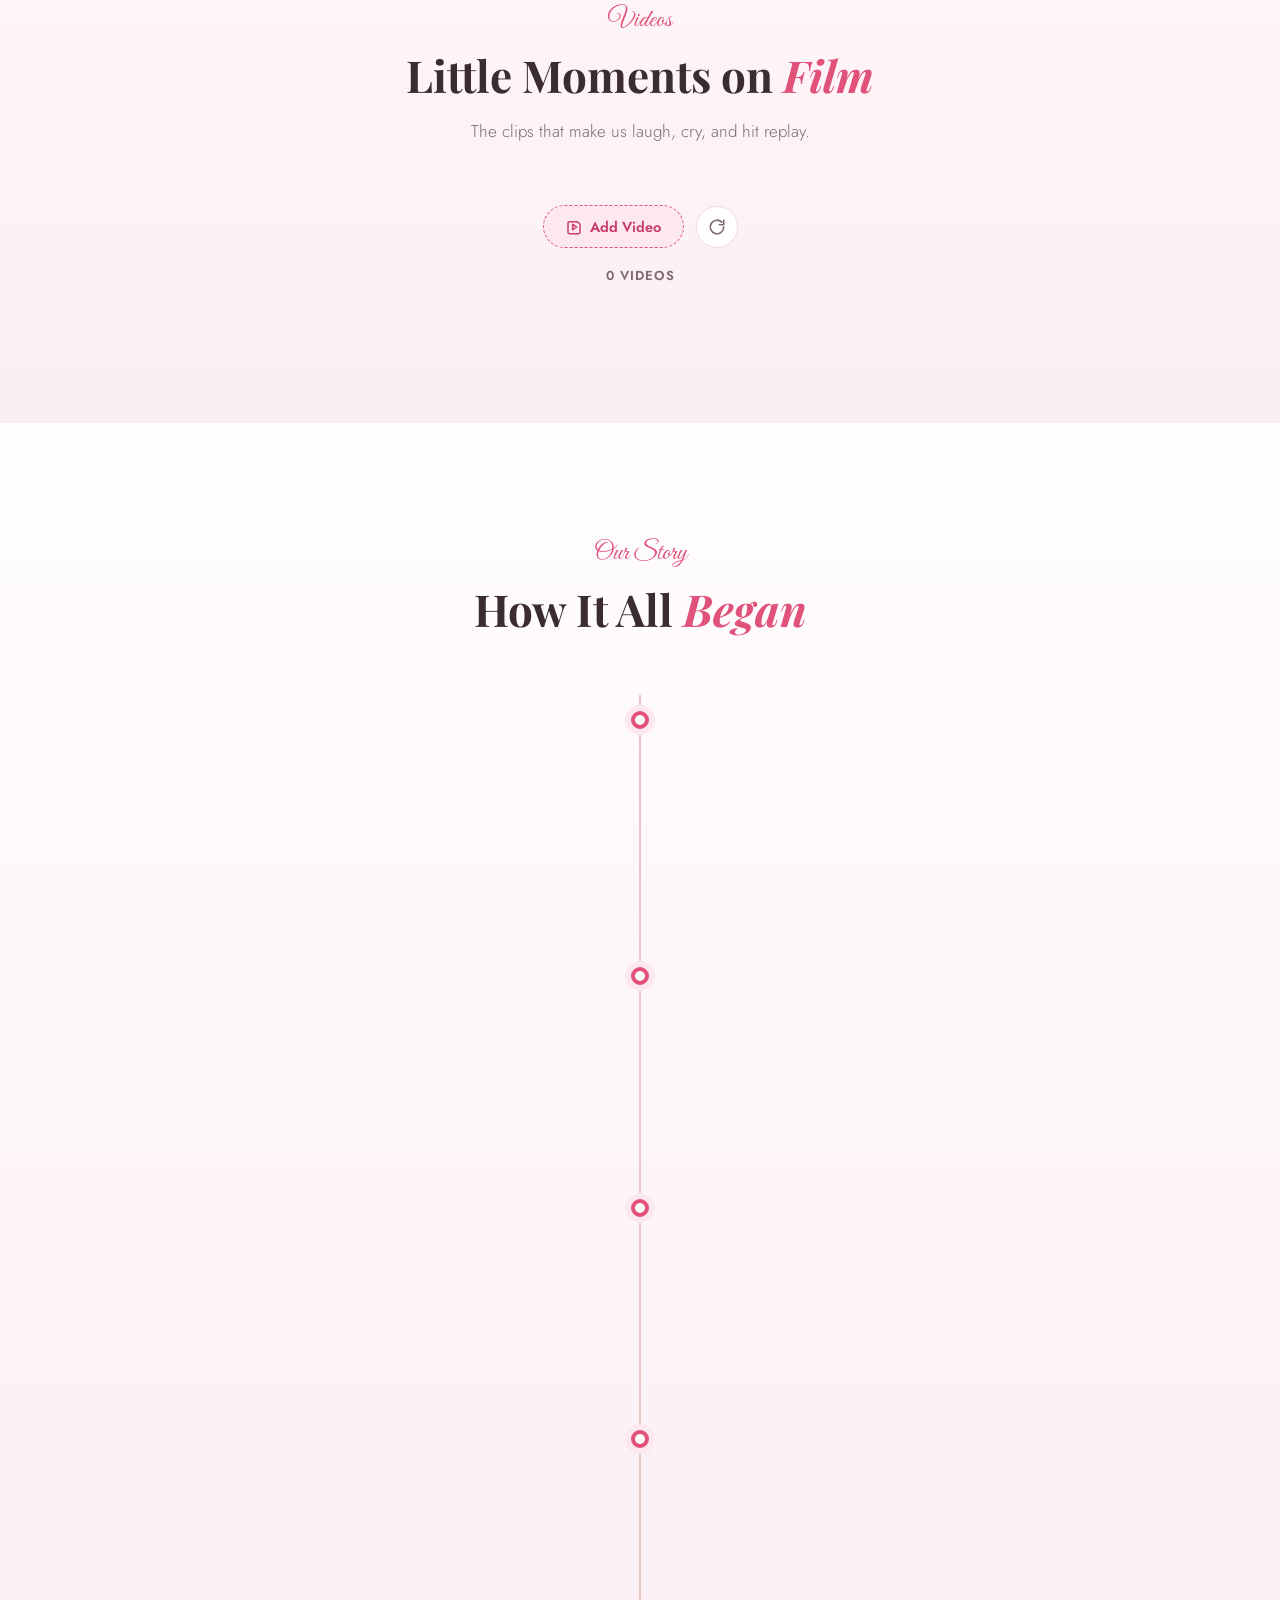
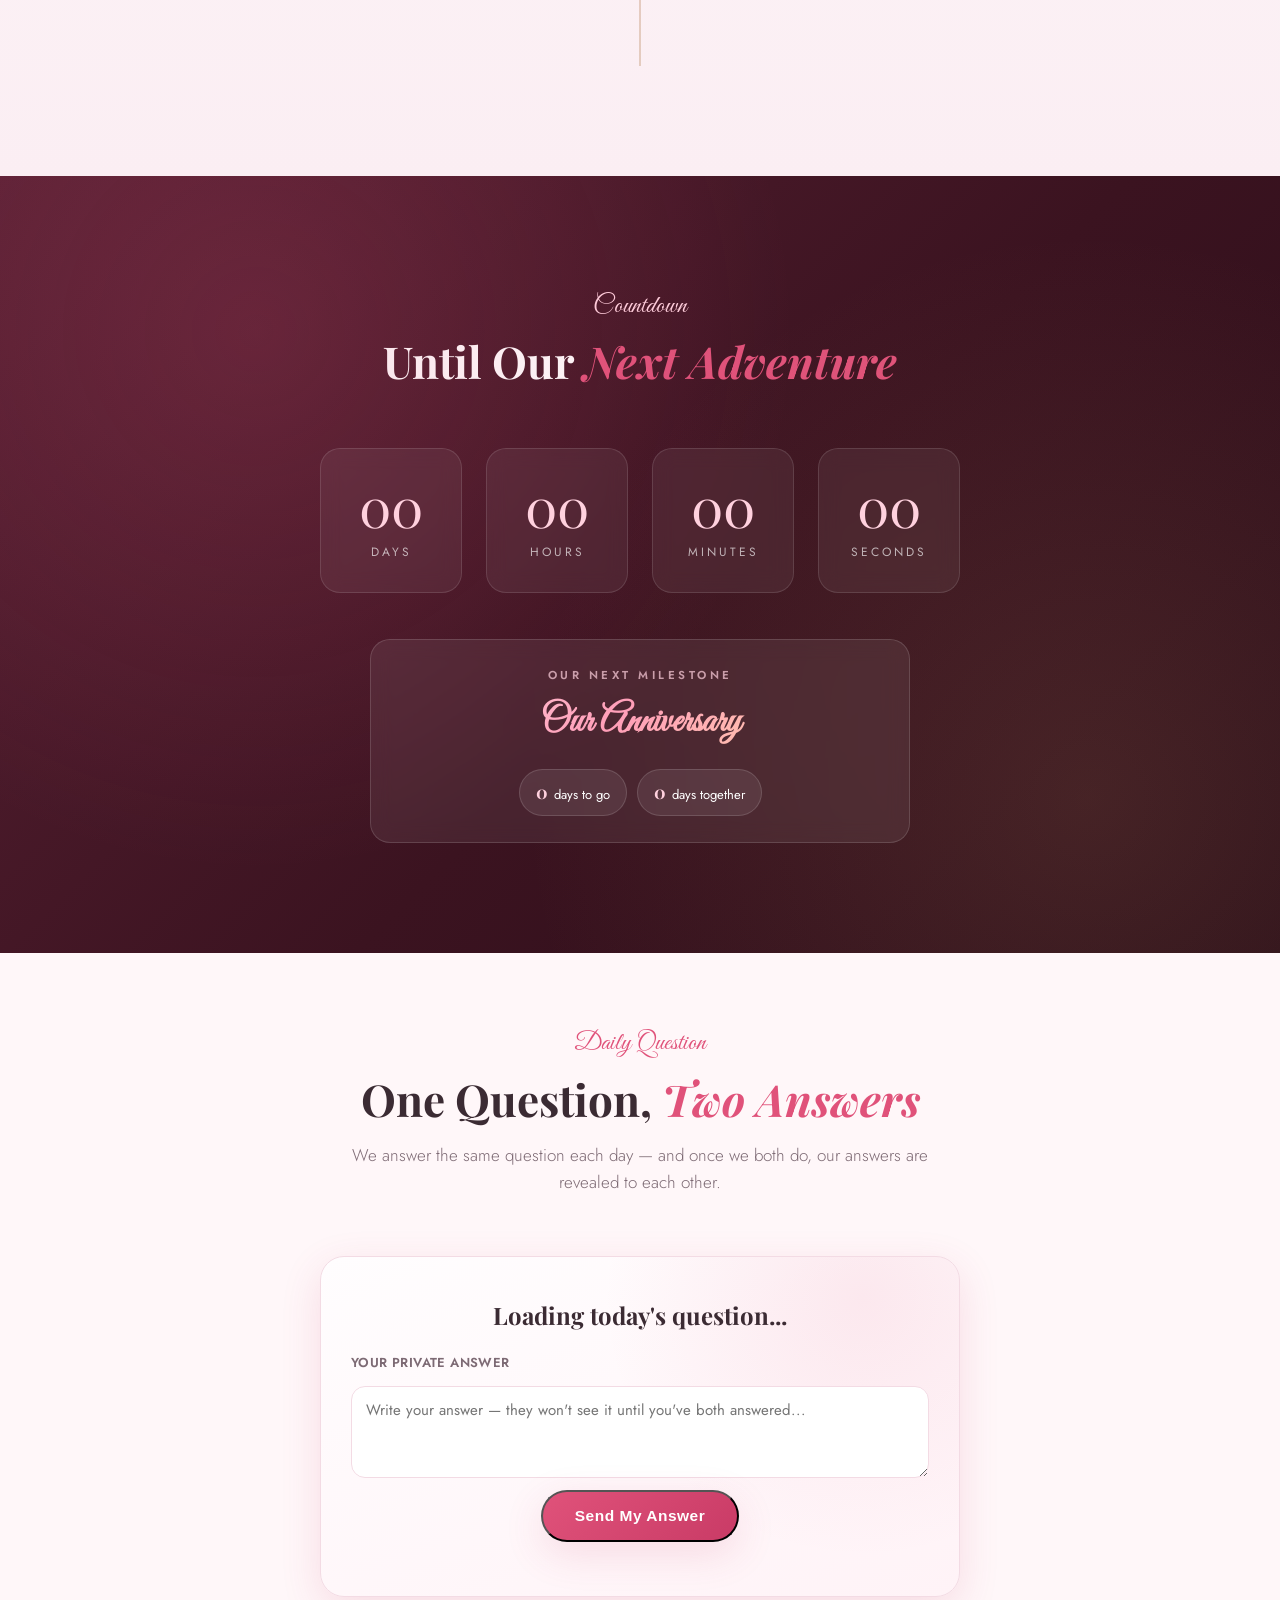
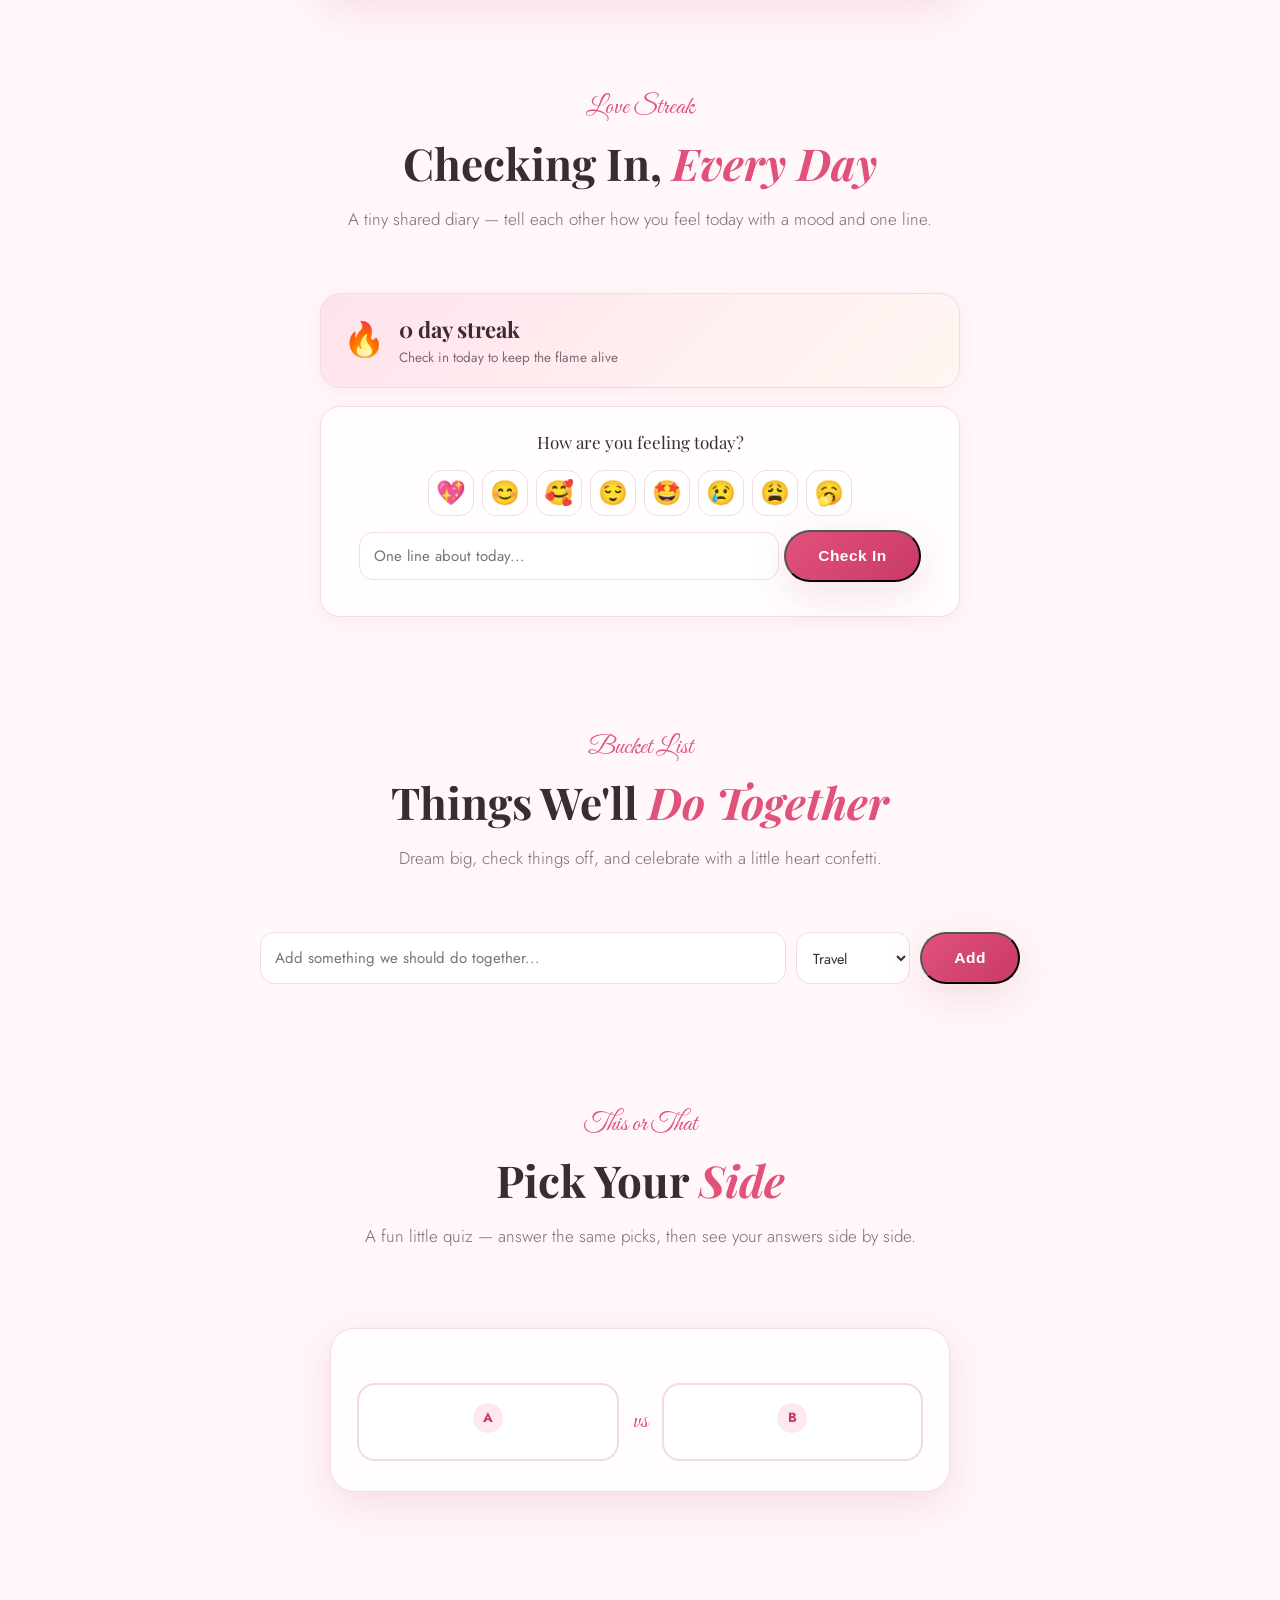
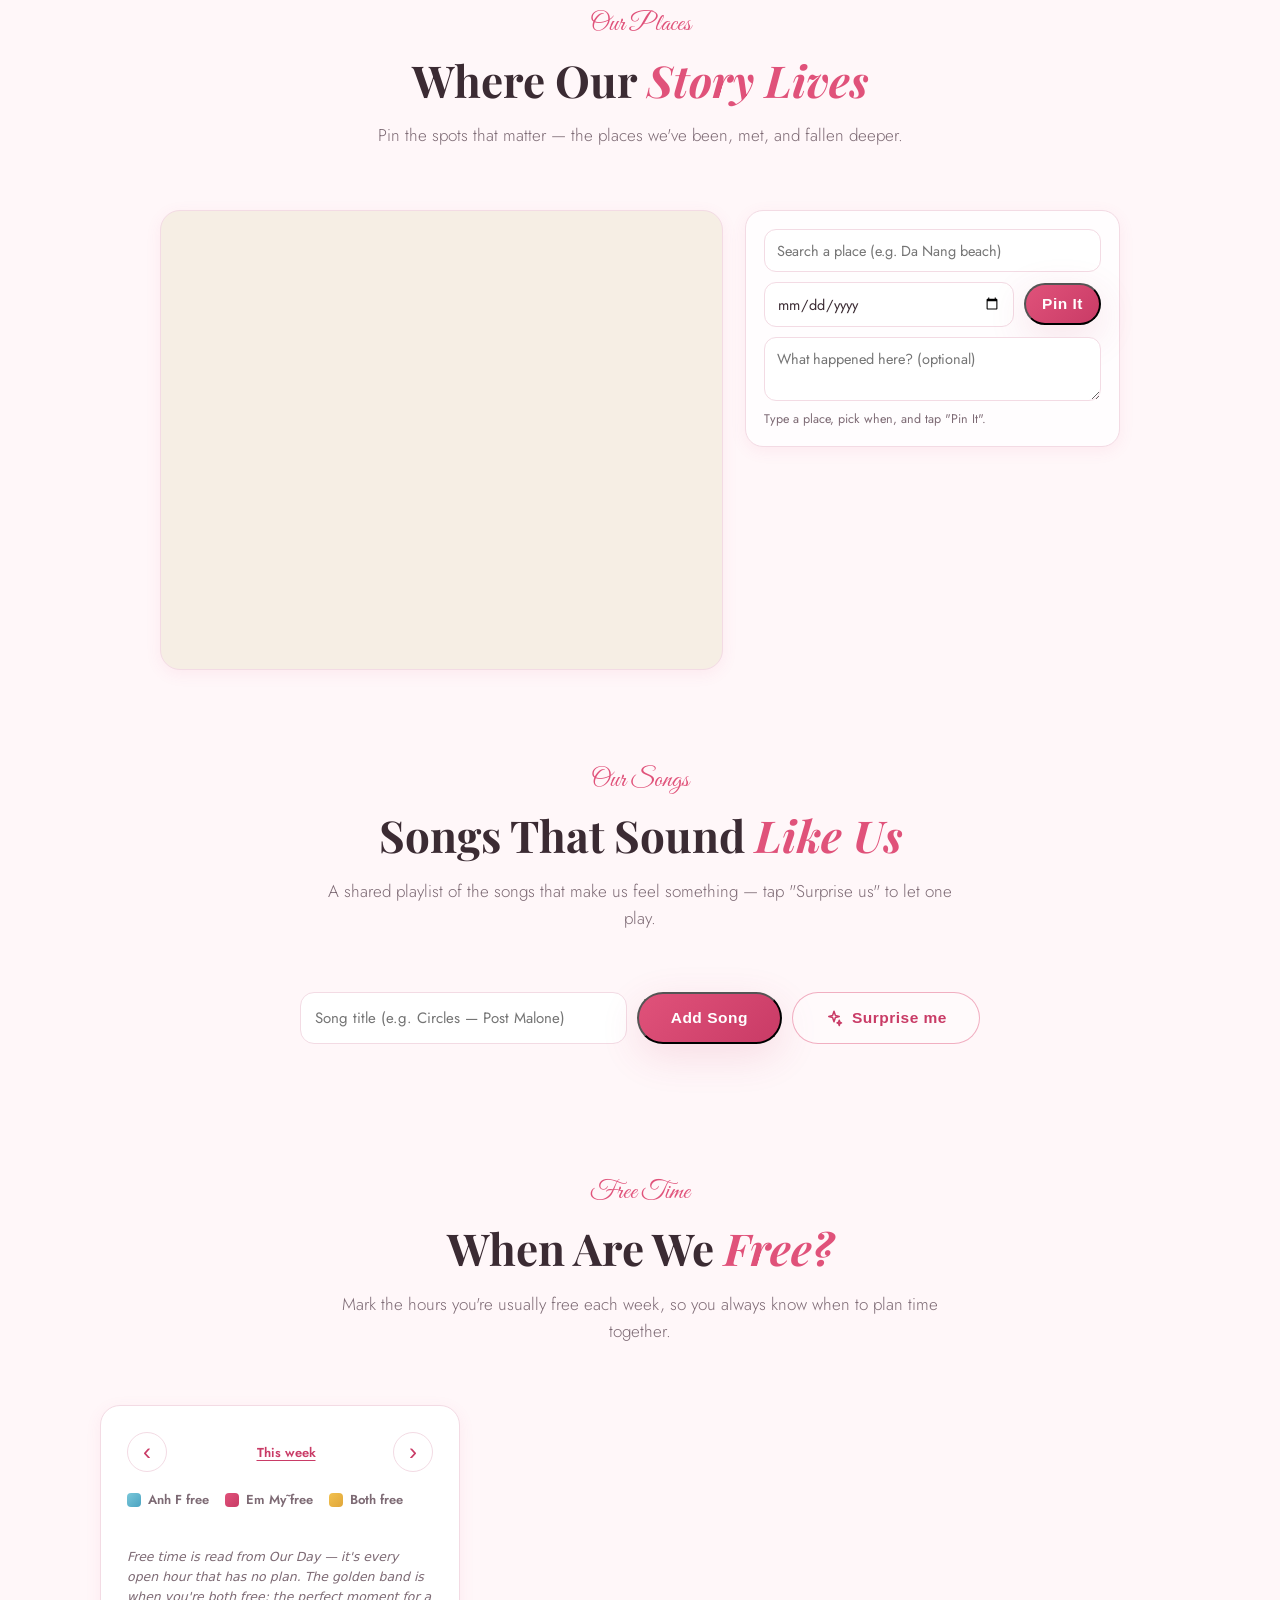
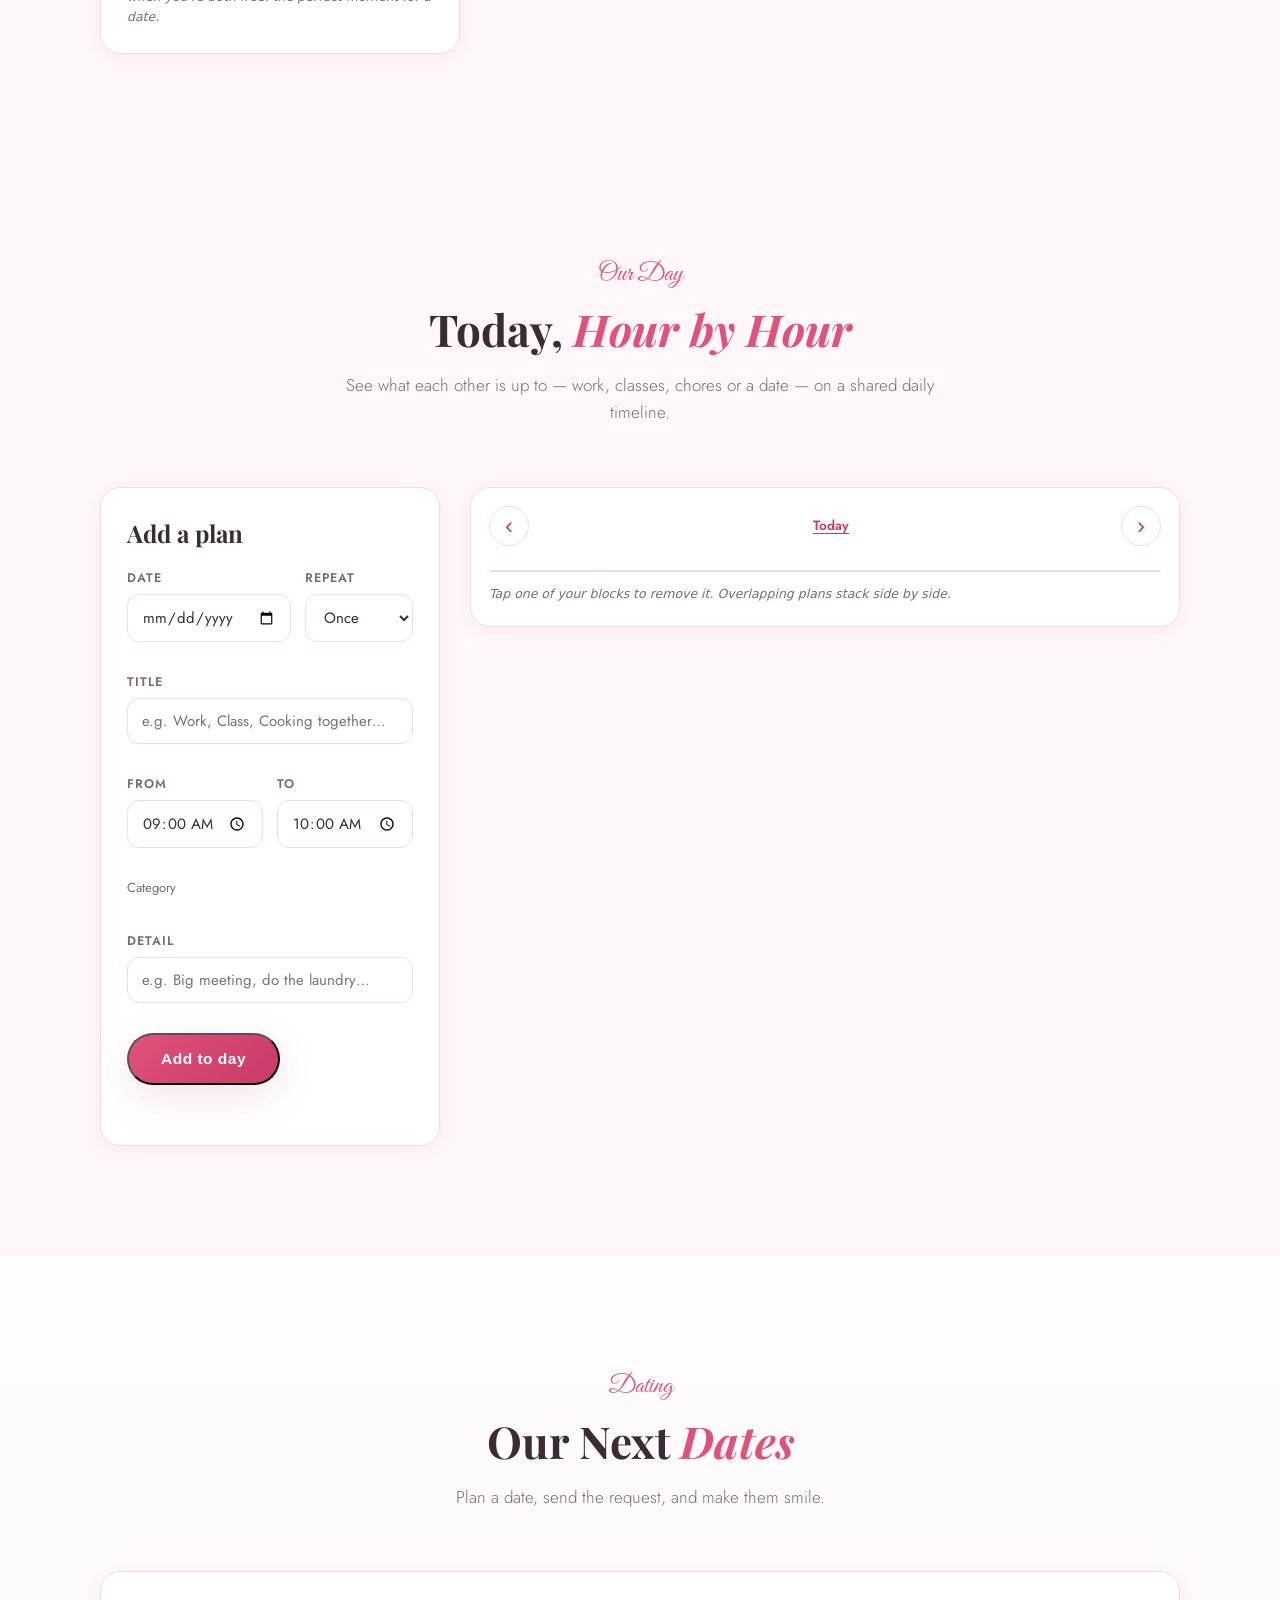
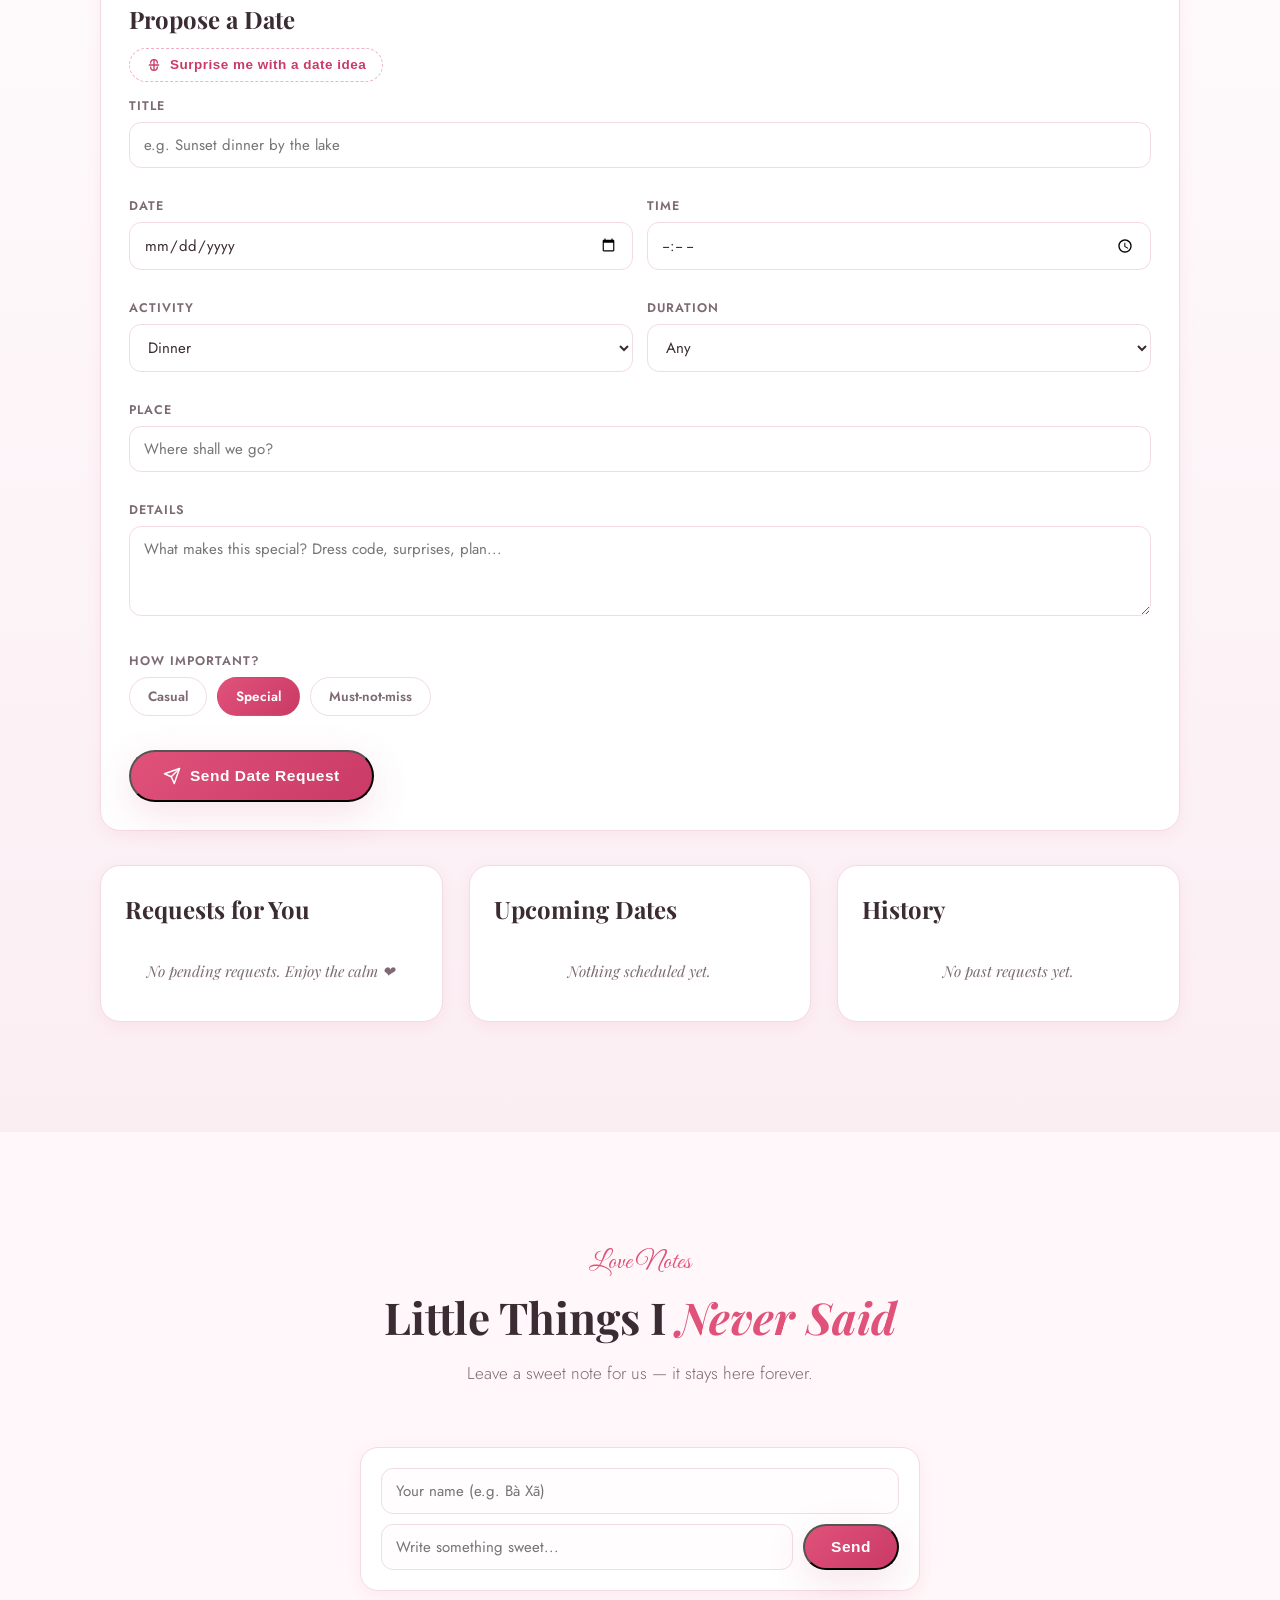
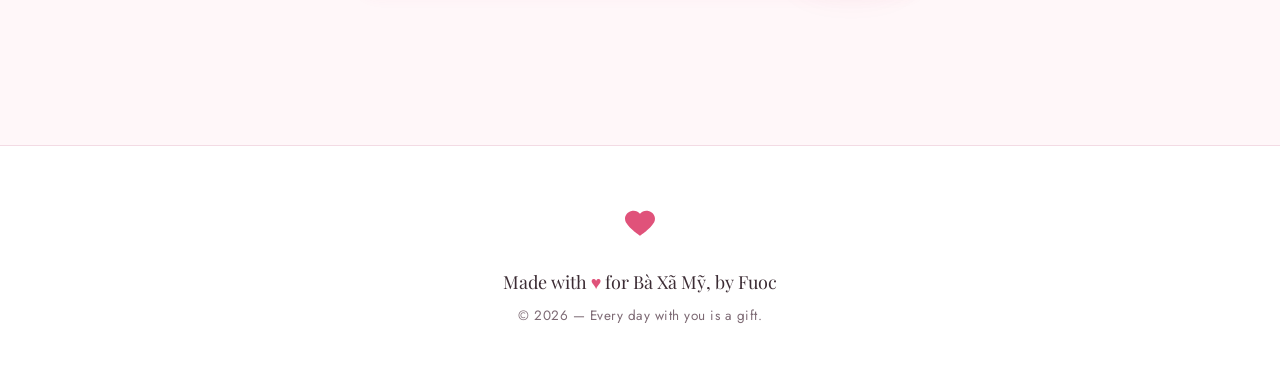
==== commit ed6d9817: "Derive Free Time from the daily schedule and add weekly recurring plans" ====
--- a/index.html
+++ b/index.html
@@ -99,6 +99,7 @@
         <li><a href="#countdown">Countdown</a></li>
         <li><a href="#dates">Dates</a></li>
         <li><a href="#freetime">Free Time</a></li>
+        <li><a href="#day">Our Day</a></li>
         <li><a href="#messages">Love Notes</a></li>
       </ul>
       <div class="nav-chrome">
@@ -538,64 +539,97 @@
     </div>
 
     <div class="free-time-wrap" id="freeTimeWrap">
-      <div class="ft-editor">
-        <h3 class="date-card-title">My Weekly Free Time</h3>
-        <form id="freeTimeForm" novalidate>
+      <div class="ft-board">
+        <div class="ft-toolbar">
+          <button class="ft-nav" id="ftPrevWeek" type="button" aria-label="Previous week" title="Previous week">&#8249;</button>
+          <div class="ft-range-wrap">
+            <strong class="ft-date-label" id="ftWeekLabel"></strong>
+            <button class="link-btn" id="ftThisWeek" type="button">This week</button>
+          </div>
+          <button class="ft-nav" id="ftNextWeek" type="button" aria-label="Next week" title="Next week">&#8250;</button>
+        </div>
+        <div class="ft-legend">
+          <span class="ft-legend-item boyfriend"><i></i>Anh F free</span>
+          <span class="ft-legend-item girlfriend"><i></i>Em Mỹ free</span>
+          <span class="ft-legend-item overlap"><i></i>Both free</span>
+        </div>
+        <div class="ft-week" id="ftWeek"></div>
+        <p class="ft-tip">Free time is read from <a href="#day">Our Day</a> — it's every open hour that has no plan. The golden band is when you're both free: the perfect moment for a date.</p>
+      </div>
+    </div>
+  </section>
+
+  <!-- Our Day (daily schedule / day view) -->
+  <section class="day-schedule" id="day">
+    <div class="section-head">
+      <p class="section-eyebrow">Our Day</p>
+      <h2 class="section-title">Today, <span class="accent">Hour by Hour</span></h2>
+      <p class="section-sub">See what each other is up to — work, classes, chores or a date — on a shared daily timeline.</p>
+    </div>
+
+    <div class="day-schedule-offline" id="dayOffline" hidden>
+      The daily schedule isn't connected yet — run supabase-day-schedule-setup.sql to switch it on.
+    </div>
+
+    <div class="day-schedule-wrap" id="dayWrap">
+      <div class="day-editor">
+        <h3 class="date-card-title">Add a plan</h3>
+        <form id="dayForm" novalidate>
           <div class="field-row">
             <label class="field">
+              <span>Date</span>
+              <input type="date" id="dayDate" required />
+            </label>
+            <label class="field">
               <span>Repeat</span>
-              <select id="ftRepeat">
+              <select id="dayRepeat">
+                <option value="none">Once</option>
                 <option value="weekly">Every week</option>
-                <option value="this-week">Just this week</option>
-                <option value="date">On a specific date</option>
               </select>
             </label>
-            <label class="field" id="ftDateField" hidden>
-              <span>Date</span>
-              <input type="date" id="ftDate" />
-            </label>
-          </div>
+          </div>
+          <label class="field">
+            <span>Title</span>
+            <input type="text" id="dayTitle" maxlength="80" placeholder="e.g. Work, Class, Cooking together…" autocomplete="off" />
+          </label>
           <div class="field-row">
             <label class="field">
               <span>From</span>
-              <input type="time" id="ftStart" value="18:00" required />
+              <input type="time" id="dayStart" value="09:00" required />
             </label>
             <label class="field">
               <span>To</span>
-              <input type="time" id="ftEnd" value="21:00" required />
+              <input type="time" id="dayEnd" value="10:00" required />
             </label>
           </div>
-          <div class="ft-days-wrap" id="ftDaysWrap">
-            <p class="ft-week-hint">Day(s) — which days repeat?</p>
-            <div class="ft-days" id="ftDays">
-              <button type="button" class="ft-day-btn" data-day="1">Mon</button>
-              <button type="button" class="ft-day-btn" data-day="2">Tue</button>
-              <button type="button" class="ft-day-btn" data-day="3">Wed</button>
-              <button type="button" class="ft-day-btn" data-day="4">Thu</button>
-              <button type="button" class="ft-day-btn" data-day="5">Fri</button>
-              <button type="button" class="ft-day-btn" data-day="6">Sat</button>
-              <button type="button" class="ft-day-btn" data-day="0">Sun</button>
-            </div>
+          <div class="day-cat-wrap">
+            <p class="ft-week-hint">Category</p>
+            <div class="day-cats" id="dayCats"></div>
           </div>
           <label class="field">
             <span>Detail</span>
-            <input type="text" id="ftNote" maxlength="140" placeholder="e.g. After work, free from 6pm. Want to call?" autocomplete="off" />
+            <input type="text" id="dayNote" maxlength="140" placeholder="e.g. Big meeting, do the laundry…" autocomplete="off" />
           </label>
-          <button class="btn btn-primary ft-add" id="ftAdd" type="submit">Add free time</button>
-          <p class="ft-status" id="ftStatus"></p>
+          <button class="btn btn-primary day-add" id="dayAdd" type="submit">Add to day</button>
+          <p class="day-status" id="dayStatus"></p>
         </form>
       </div>
 
-      <div class="ft-board">
-        <div class="ft-legend">
-          <span class="ft-legend-item boyfriend"><i></i>Anh F</span>
-          <span class="ft-legend-item girlfriend"><i></i>Em Mỹ</span>
-          <span class="ft-legend-item overlap"><i></i>Both free</span>
-        </div>
-        <div class="ft-mine" id="ftMine"></div>
-        <div class="ft-one-off" id="ftOneOff"></div>
-        <div class="ft-week" id="ftWeek"></div>
-        <p class="ft-tip">Times are weekly habits — if a plan overlaps with the other person's free time, that's a great moment for a date.</p>
+      <div class="day-board">
+        <div class="day-toolbar">
+          <button class="day-nav" id="dayPrev" type="button" aria-label="Previous day" title="Previous day">&#8249;</button>
+          <div class="day-date-wrap">
+            <strong class="day-date-label" id="dayDateLabel"></strong>
+            <button class="link-btn day-today" id="dayToday" type="button">Today</button>
+          </div>
+          <button class="day-nav" id="dayNext" type="button" aria-label="Next day" title="Next day">&#8250;</button>
+        </div>
+        <div class="day-legend" id="dayLegend"></div>
+        <div class="day-scroll">
+          <div class="day-hours" id="dayHours"></div>
+          <div class="day-timeline" id="dayTimeline"></div>
+        </div>
+        <p class="day-hint" id="dayHint">Tap one of your blocks to remove it. Overlapping plans stack side by side.</p>
       </div>
     </div>
   </section>
--- a/css/styles.css
+++ b/css/styles.css
@@ -5062,6 +5062,41 @@
   color: var(--ink-soft);
   font-weight: 600;
 }
+.ft-toolbar {
+  display: flex;
+  align-items: center;
+  justify-content: space-between;
+  gap: 12px;
+}
+.ft-nav {
+  width: 40px;
+  height: 40px;
+  border-radius: 50%;
+  border: 1.5px solid var(--line);
+  background: var(--surface);
+  color: var(--primary-dark);
+  font-size: 24px;
+  line-height: 1;
+  cursor: pointer;
+  display: inline-flex;
+  align-items: center;
+  justify-content: center;
+  transition: all 0.2s var(--ease);
+}
+.ft-nav:hover {
+  border-color: var(--primary);
+  background: var(--primary-soft);
+}
+.ft-range-wrap {
+  display: flex;
+  align-items: center;
+  gap: 12px;
+}
+.ft-date-label {
+  font-family: var(--font-serif);
+  font-size: 20px;
+  color: var(--ink);
+}
 .ft-legend-item {
   display: inline-flex;
   align-items: center;
@@ -5085,13 +5120,28 @@
 .ft-week {
   display: flex;
   flex-direction: column;
-  gap: 14px;
+  gap: 8px;
 }
 .ft-day-row {
   display: grid;
   grid-template-columns: 46px 1fr;
   gap: 12px;
   align-items: center;
+}
+.ft-hour-row .ft-day-name {
+  display: none;
+}
+.ft-hour-tick {
+  position: absolute;
+  top: 0;
+  transform: translateX(-50%);
+  font-size: 10px;
+  font-weight: 600;
+  color: var(--ink-soft);
+  letter-spacing: 0.02em;
+  background: var(--surface);
+  padding: 0 3px;
+  z-index: 1;
 }
 .ft-day-name {
   font-family: var(--font-serif);
@@ -5099,6 +5149,15 @@
   color: var(--ink);
   font-size: 15px;
 }
+.ft-today-dot {
+  display: inline-block;
+  width: 6px;
+  height: 6px;
+  border-radius: 50%;
+  background: var(--primary);
+  margin-left: 3px;
+  vertical-align: 1px;
+}
 .ft-timeline {
   position: relative;
   display: flex;
@@ -5108,10 +5167,22 @@
 .ft-lane {
   position: relative;
   height: 24px;
-  border-radius: 8px;
-  background: var(--bg-soft);
+  border-radius: 6px;
+  background:
+    repeating-linear-gradient(
+      to right,
+      rgba(127, 127, 127, 0.1) 0 1px,
+      transparent 1px calc(100% / 24)
+    ),
+    var(--bg-soft);
   border: 1px solid var(--line);
-  overflow: hidden;
+}
+.ft-day-row.ft-today .ft-day-name {
+  color: var(--primary-dark);
+}
+.ft-day-row.ft-today .ft-lane {
+  border-color: var(--primary);
+  box-shadow: inset 0 0 0 1px var(--primary-soft);
 }
 .ft-block {
   position: absolute;
@@ -5123,6 +5194,10 @@
   padding: 0 8px;
   white-space: nowrap;
   overflow: hidden;
+  box-shadow: 0 1px 3px rgba(0, 0, 0, 0.12);
+}
+.ft-block.narrow span {
+  display: none;
 }
 .ft-block span {
   font-size: 11px;
@@ -5219,9 +5294,321 @@
   padding: 14px 18px;
   font-size: 14px;
 }
+
+/* ---------- Our Day (daily schedule / day view) ---------- */
+.day-schedule {
+  background: var(--bg);
+  padding: 90px 0 110px;
+  scroll-margin-top: 78px;
+}
+.day-schedule-wrap {
+  max-width: 1080px;
+  margin: 0 auto;
+  display: grid;
+  grid-template-columns: 340px 1fr;
+  gap: 30px;
+  align-items: start;
+}
+.day-editor {
+  background: var(--surface);
+  border: 1px solid var(--line);
+  border-radius: var(--radius);
+  box-shadow: var(--shadow-sm);
+  padding: 26px;
+}
+.day-editor form {
+  display: flex;
+  flex-direction: column;
+  gap: 16px;
+}
+.day-cat-wrap {
+  display: flex;
+  flex-direction: column;
+  gap: 8px;
+}
+.day-cats {
+  display: flex;
+  flex-wrap: wrap;
+  gap: 8px;
+}
+.day-cat {
+  display: inline-flex;
+  align-items: center;
+  gap: 6px;
+  padding: 7px 12px 7px 8px;
+  border-radius: 999px;
+  border: 1.5px solid var(--line);
+  background: var(--surface);
+  color: var(--ink-soft);
+  font-family: var(--font-sans);
+  font-size: 13px;
+  font-weight: 600;
+  cursor: pointer;
+  transition: all 0.2s var(--ease);
+}
+.day-cat i {
+  width: 12px;
+  height: 12px;
+  border-radius: 50%;
+  background: var(--cat);
+  flex-shrink: 0;
+}
+.day-cat.active {
+  border-color: var(--cat);
+  color: var(--ink);
+  background: var(--surface);
+  box-shadow: 0 0 0 1px var(--cat);
+}
+.day-add {
+  align-self: flex-start;
+}
+.day-status {
+  font-size: 13.5px;
+  color: var(--primary-dark);
+  min-height: 18px;
+}
+.day-board {
+  background: var(--surface);
+  border: 1px solid var(--line);
+  border-radius: var(--radius);
+  box-shadow: var(--shadow-sm);
+  padding: 18px 18px 22px;
+  display: flex;
+  flex-direction: column;
+  gap: 12px;
+}
+.day-toolbar {
+  display: flex;
+  align-items: center;
+  justify-content: space-between;
+  gap: 12px;
+}
+.day-nav {
+  width: 40px;
+  height: 40px;
+  border-radius: 50%;
+  border: 1.5px solid var(--line);
+  background: var(--surface);
+  color: var(--primary-dark);
+  font-size: 24px;
+  line-height: 1;
+  cursor: pointer;
+  display: inline-flex;
+  align-items: center;
+  justify-content: center;
+  transition: all 0.2s var(--ease);
+}
+.day-nav:hover {
+  border-color: var(--primary);
+  background: var(--primary-soft);
+}
+.day-date-wrap {
+  display: flex;
+  align-items: center;
+  gap: 12px;
+}
+.day-date-label {
+  font-family: var(--font-serif);
+  font-size: 20px;
+  color: var(--ink);
+}
+.day-today {
+  font-size: 13.5px;
+}
+.day-legend {
+  display: flex;
+  flex-wrap: wrap;
+  gap: 12px;
+  font-size: 12.5px;
+  color: var(--ink-soft);
+  font-weight: 600;
+}
+.day-legend span {
+  display: inline-flex;
+  align-items: center;
+  gap: 6px;
+}
+.day-legend i {
+  width: 11px;
+  height: 11px;
+  border-radius: 3px;
+  background: var(--cat);
+  display: inline-block;
+}
+.day-scroll {
+  position: relative;
+  display: flex;
+  max-height: 60vh;
+  overflow-y: auto;
+  border: 1px solid var(--line);
+  border-radius: 12px;
+  background: var(--surface);
+  overscroll-behavior: contain;
+}
+.day-hours {
+  position: relative;
+  flex-shrink: 0;
+  width: 54px;
+  background: var(--bg-soft);
+  border-right: 1px solid var(--line);
+}
+.day-hour {
+  position: absolute;
+  right: 10px;
+  transform: translateY(-50%);
+  font-size: 11px;
+  font-weight: 600;
+  color: var(--ink-soft);
+  background: var(--bg-soft);
+  z-index: 2;
+}
+.day-timeline {
+  position: relative;
+  flex: 1;
+}
+.day-gridline {
+  position: absolute;
+  left: 0;
+  right: 0;
+  height: 1px;
+  background: var(--line);
+  opacity: 0.55;
+}
+.day-nowline {
+  position: absolute;
+  left: 0;
+  right: 0;
+  height: 2px;
+  background: var(--primary);
+  z-index: 3;
+}
+.day-nowline::before {
+  content: "";
+  position: absolute;
+  left: -5px;
+  top: -3.5px;
+  width: 9px;
+  height: 9px;
+  border-radius: 50%;
+  background: var(--primary);
+}
+.day-block {
+  position: absolute;
+  border-radius: 8px;
+  border-left: 4px solid var(--cat);
+  background: var(--cat-bg);
+  box-shadow: 0 1px 3px rgba(0, 0, 0, 0.08);
+  padding: 5px 8px;
+  overflow: hidden;
+  cursor: pointer;
+  transition: filter 0.15s var(--ease), transform 0.15s var(--ease);
+  z-index: 1;
+}
+.day-block:hover {
+  filter: brightness(1.05);
+}
+.day-block-title {
+  font-size: 12.5px;
+  font-weight: 700;
+  color: var(--ink);
+  line-height: 1.25;
+  white-space: nowrap;
+  overflow: hidden;
+  text-overflow: ellipsis;
+}
+.day-block-time {
+  font-size: 11px;
+  font-weight: 600;
+  color: var(--ink-soft);
+  margin-top: 2px;
+  white-space: nowrap;
+  overflow: hidden;
+  text-overflow: ellipsis;
+}
+.day-block-recur {
+  font-size: 12px;
+  color: var(--ink-soft);
+  margin-right: 3px;
+}
+.day-block.role-girlfriend .day-block-title::after {
+  content: " · Mỹ";
+  font-weight: 600;
+  color: var(--primary-dark);
+}
+.day-block.role-boyfriend .day-block-title::after {
+  content: " · F";
+  font-weight: 600;
+  color: #2f7c94;
+}
+.day-hint {
+  font-size: 12.5px;
+  color: var(--ink-soft);
+  font-style: italic;
+  margin: 0;
+}
+.day-schedule-offline {
+  max-width: 640px;
+  margin: 0 auto;
+  color: var(--ink-soft);
+  background: var(--accent-soft);
+  border: 1px dashed var(--accent);
+  border-radius: 12px;
+  padding: 14px 18px;
+  font-size: 14px;
+}
 @media (max-width: 900px) {
   .free-time-wrap {
     grid-template-columns: 1fr;
   }
-}
-
+  .day-schedule-wrap {
+    grid-template-columns: 1fr;
+  }
+}
+@media (max-width: 560px) {
+  .ft-editor,
+  .ft-board {
+    padding: 18px;
+  }
+  .day-editor,
+  .day-board {
+    padding: 18px;
+  }
+  .day-date-label {
+    font-size: 17px;
+  }
+  .day-hours {
+    width: 44px;
+  }
+  .day-block {
+    padding: 4px 6px;
+    border-left-width: 3px;
+  }
+  .day-block-title {
+    font-size: 11.5px;
+  }
+  .day-block-time {
+    font-size: 10.5px;
+  }
+  .day-legend {
+    gap: 8px;
+    font-size: 11.5px;
+  }
+  .ft-day-row {
+    grid-template-columns: 40px 1fr;
+    gap: 8px;
+  }
+  .ft-day-name {
+    font-size: 13px;
+  }
+  .ft-timeline {
+    gap: 3px;
+  }
+  .ft-lane {
+    height: 22px;
+  }
+  .ft-chip {
+    font-size: 12.5px;
+    padding: 6px 9px 6px 12px;
+  }
+}
+
